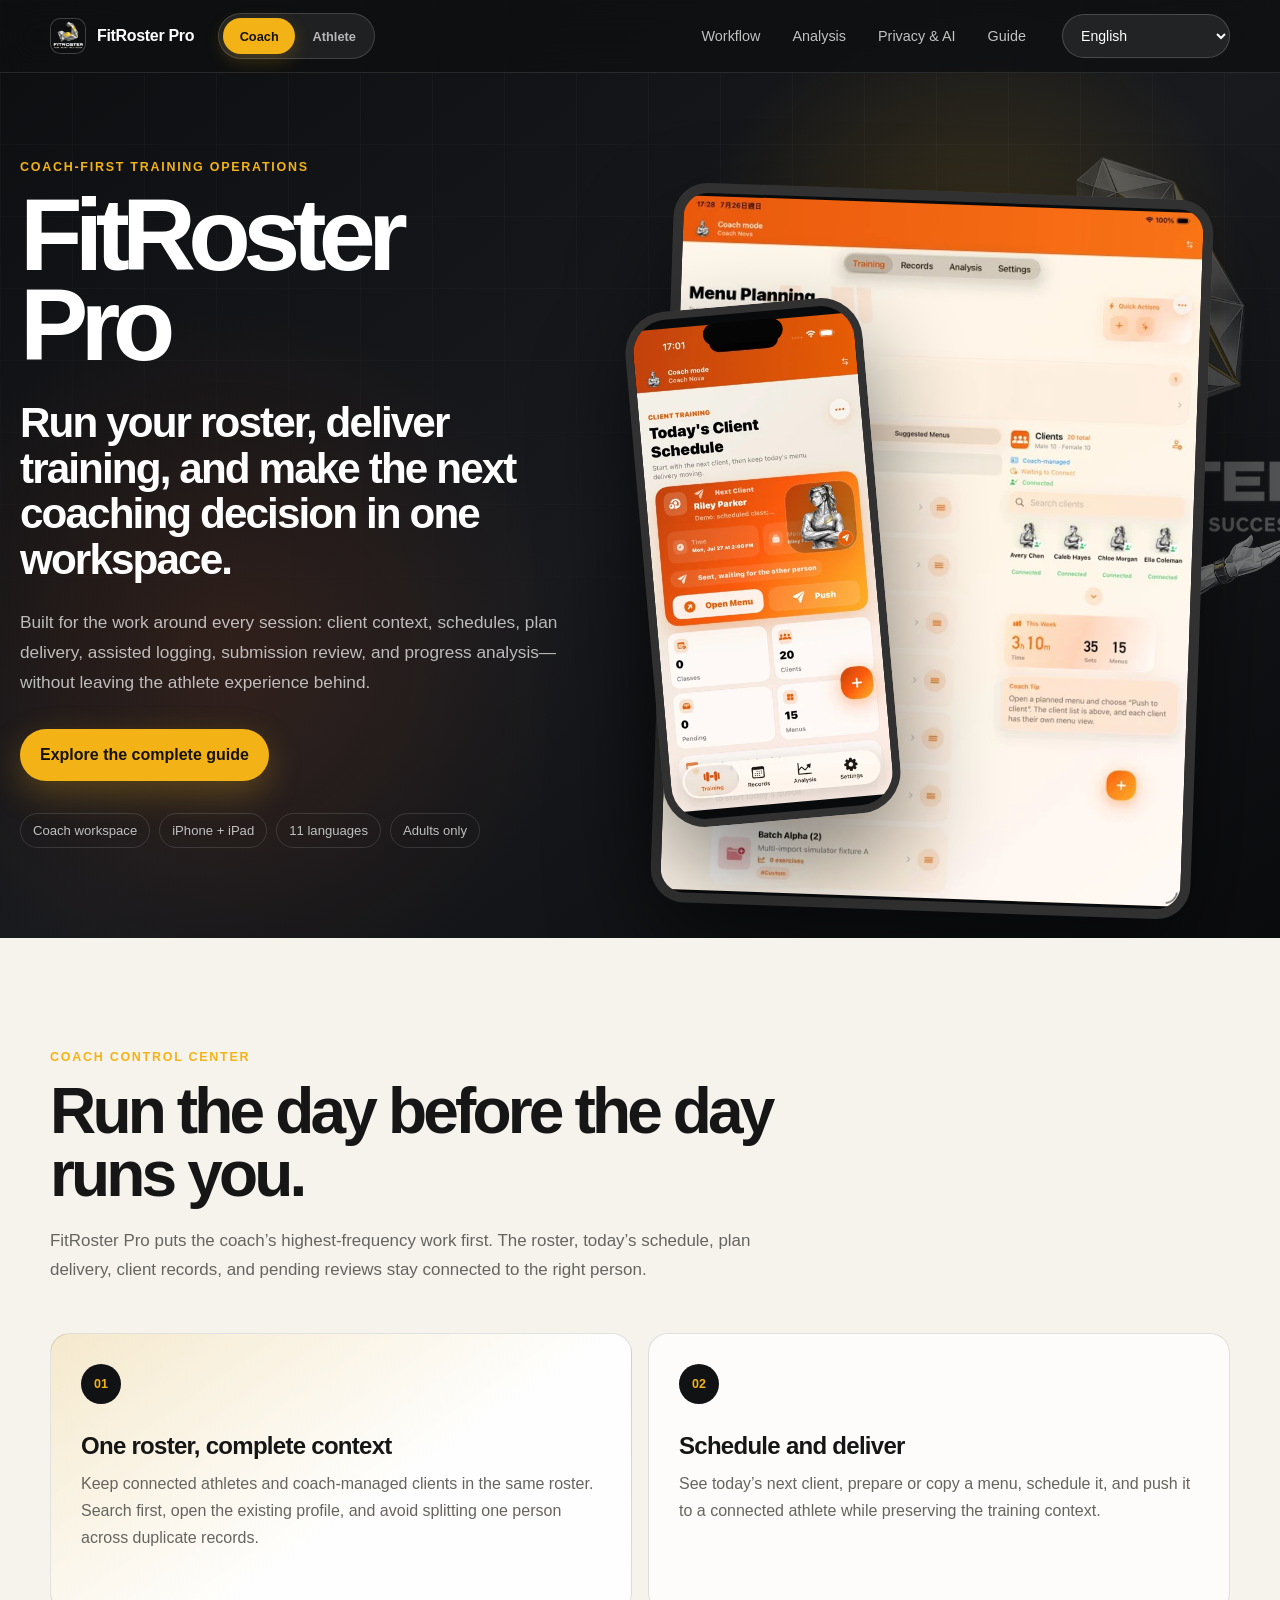
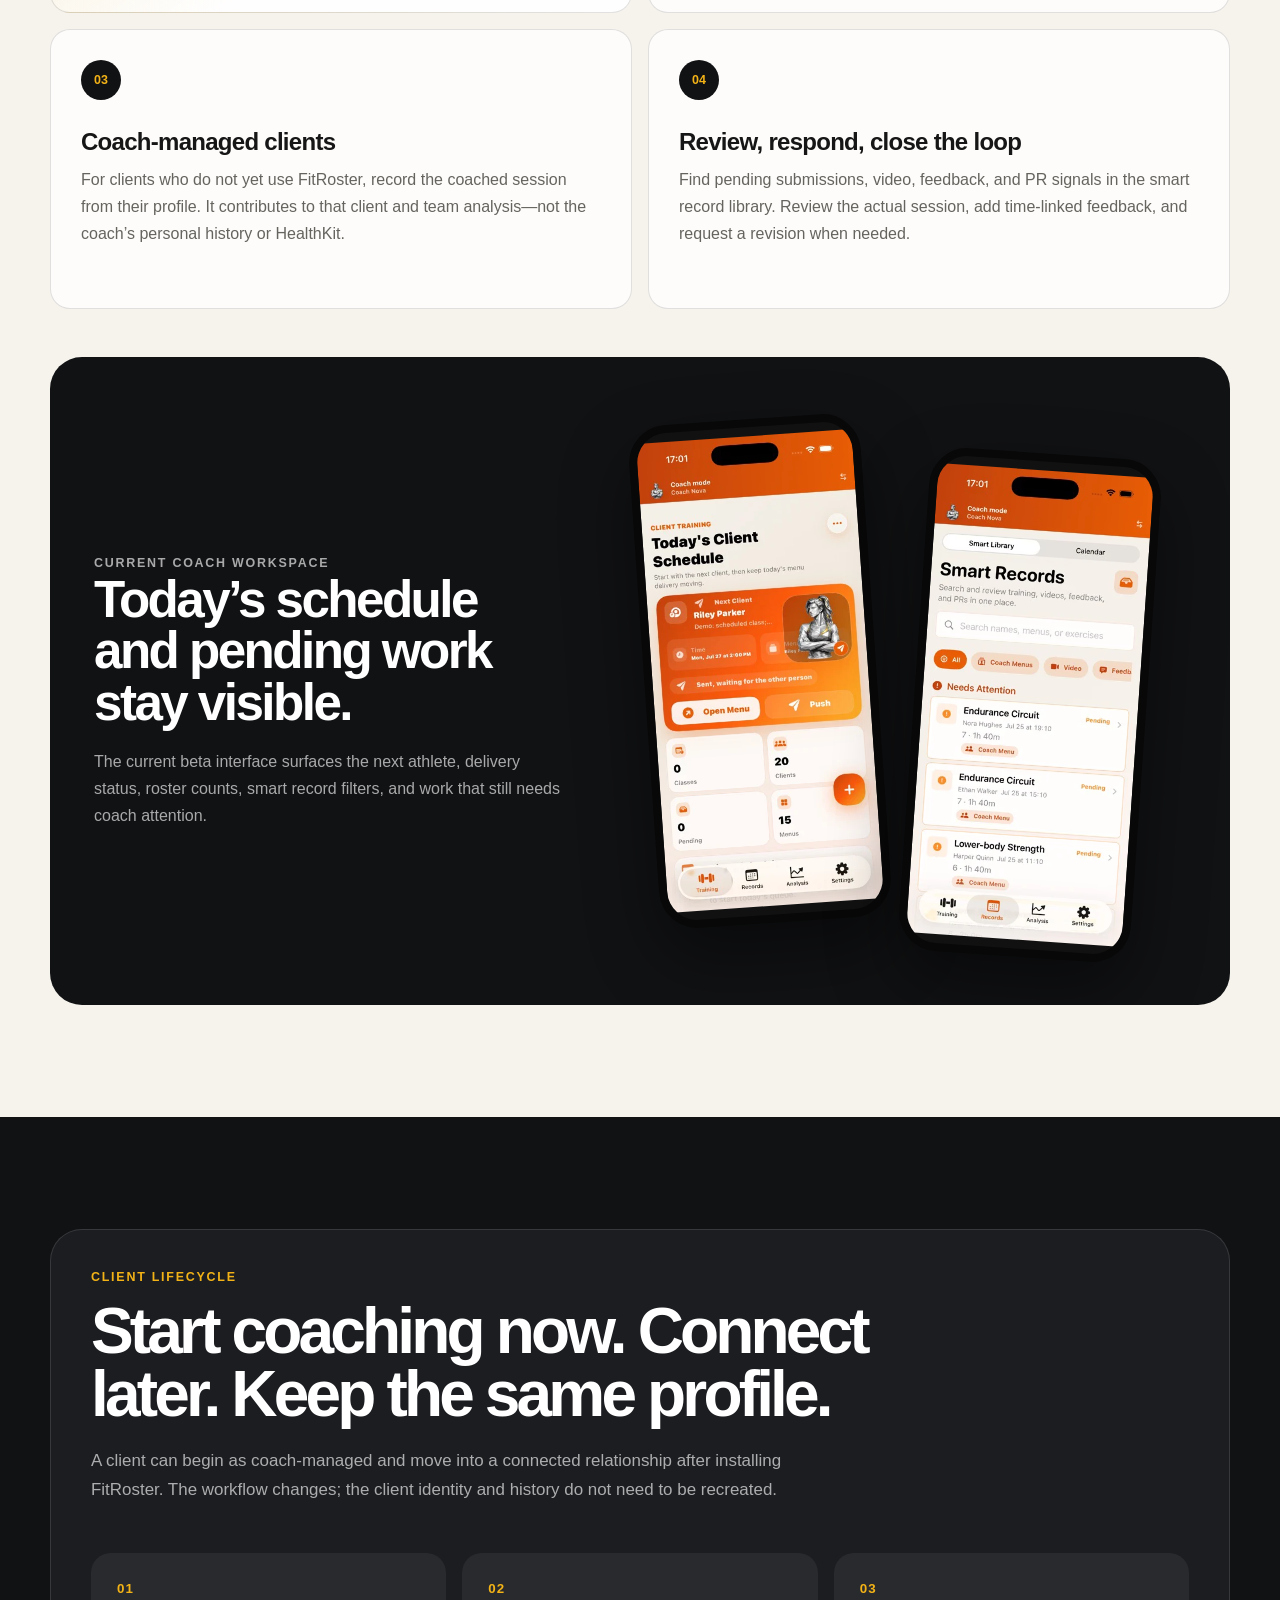
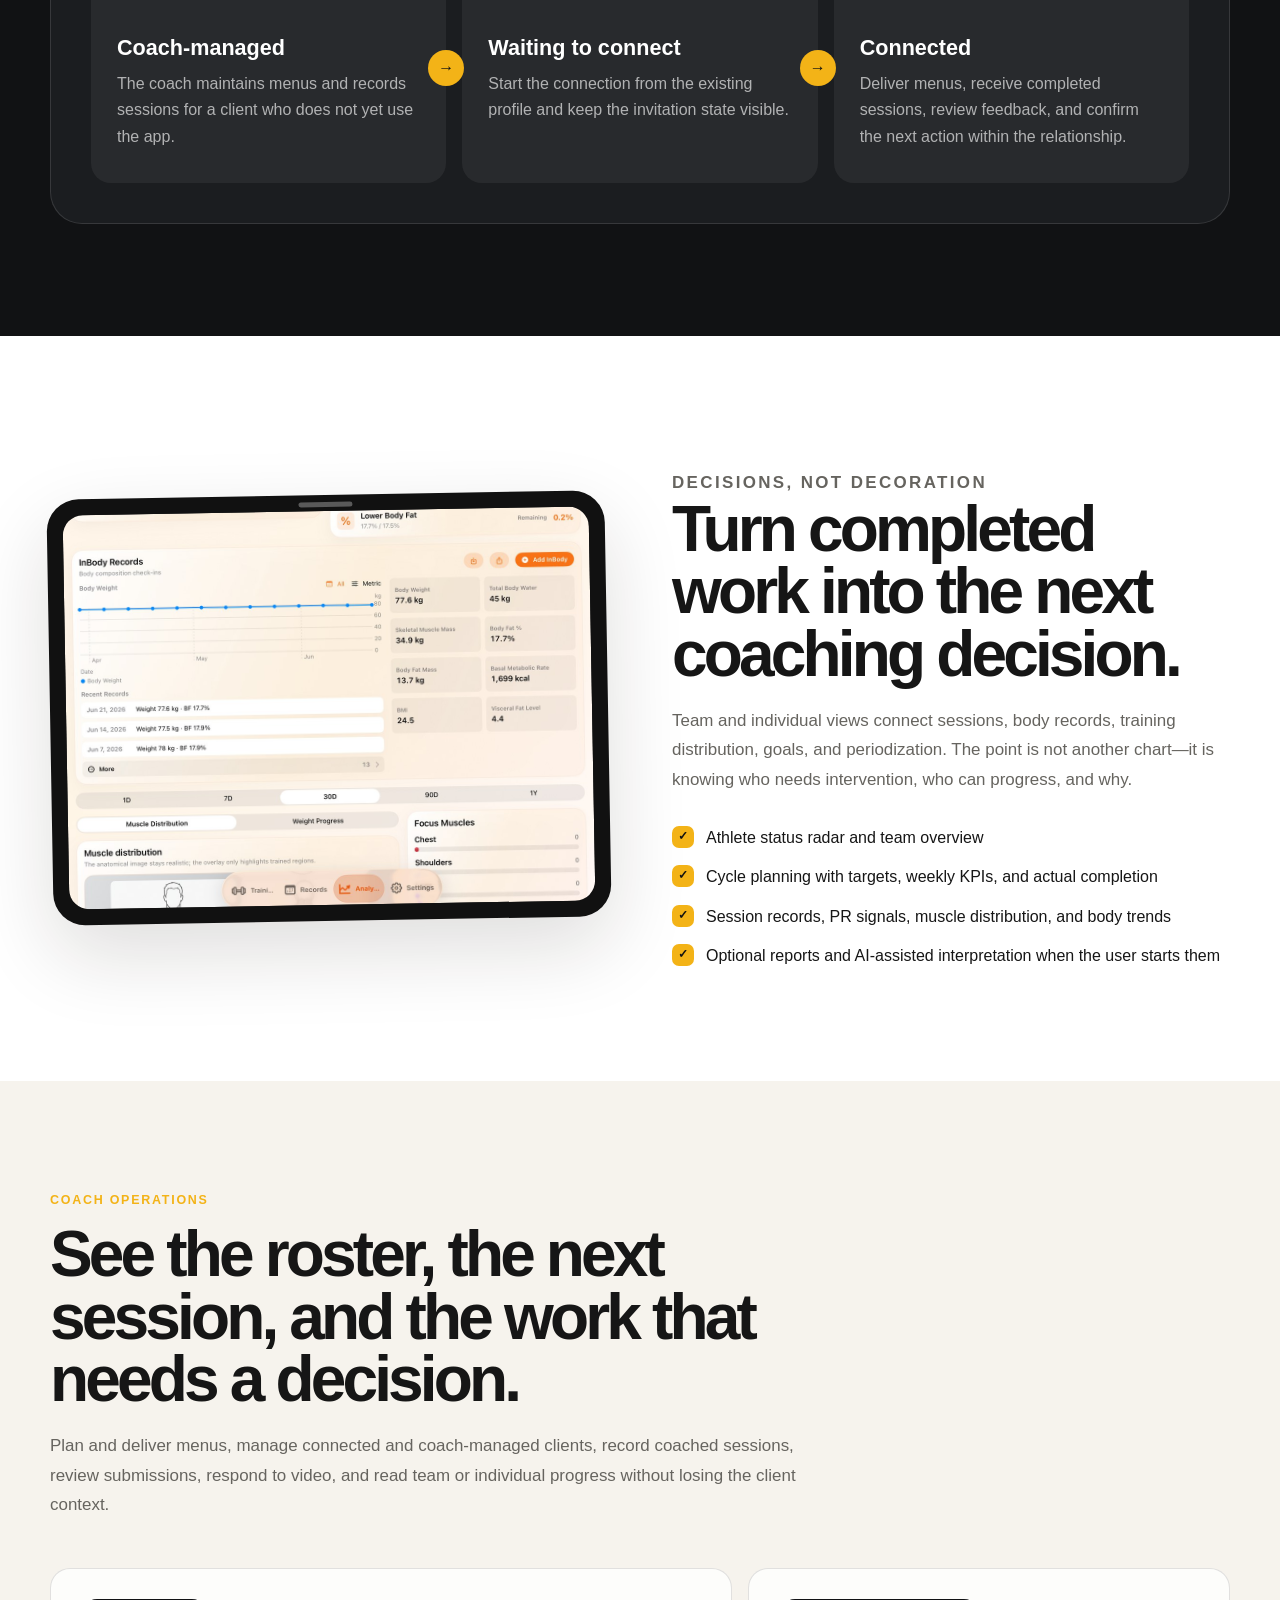
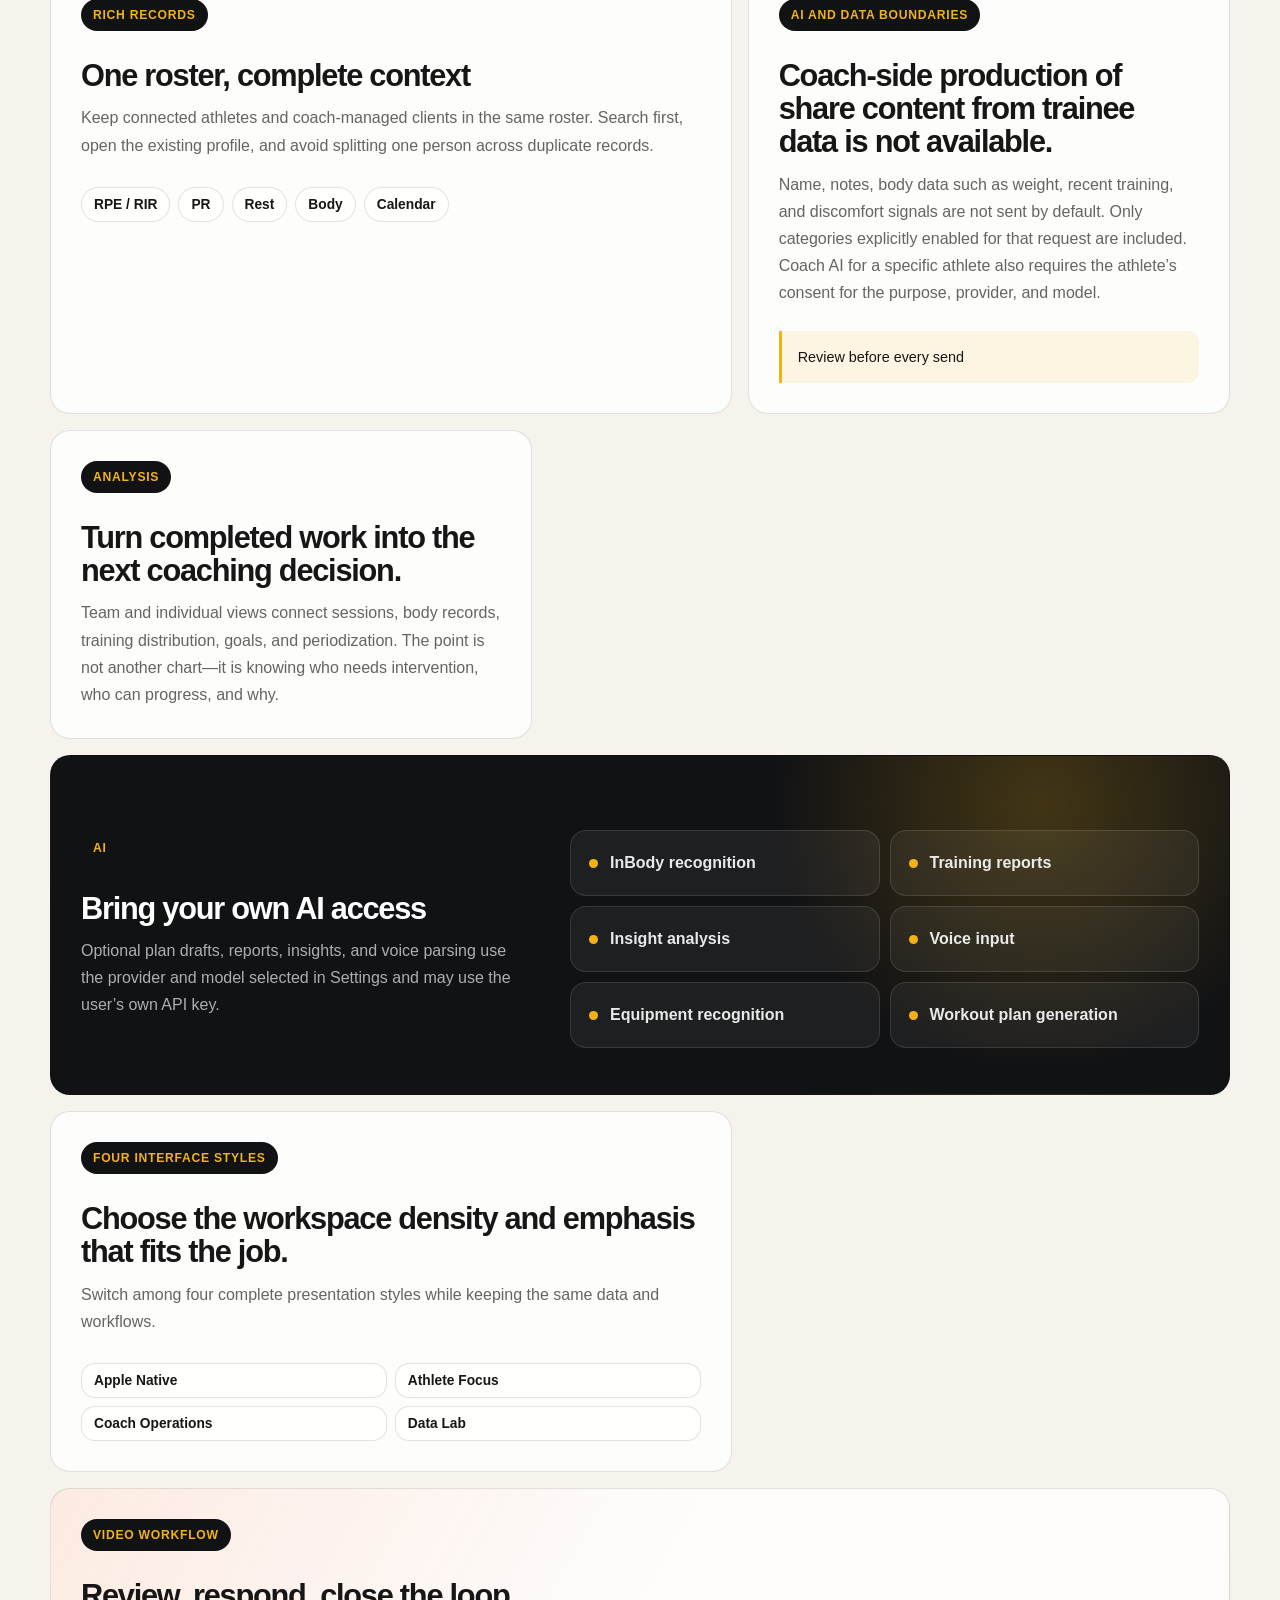
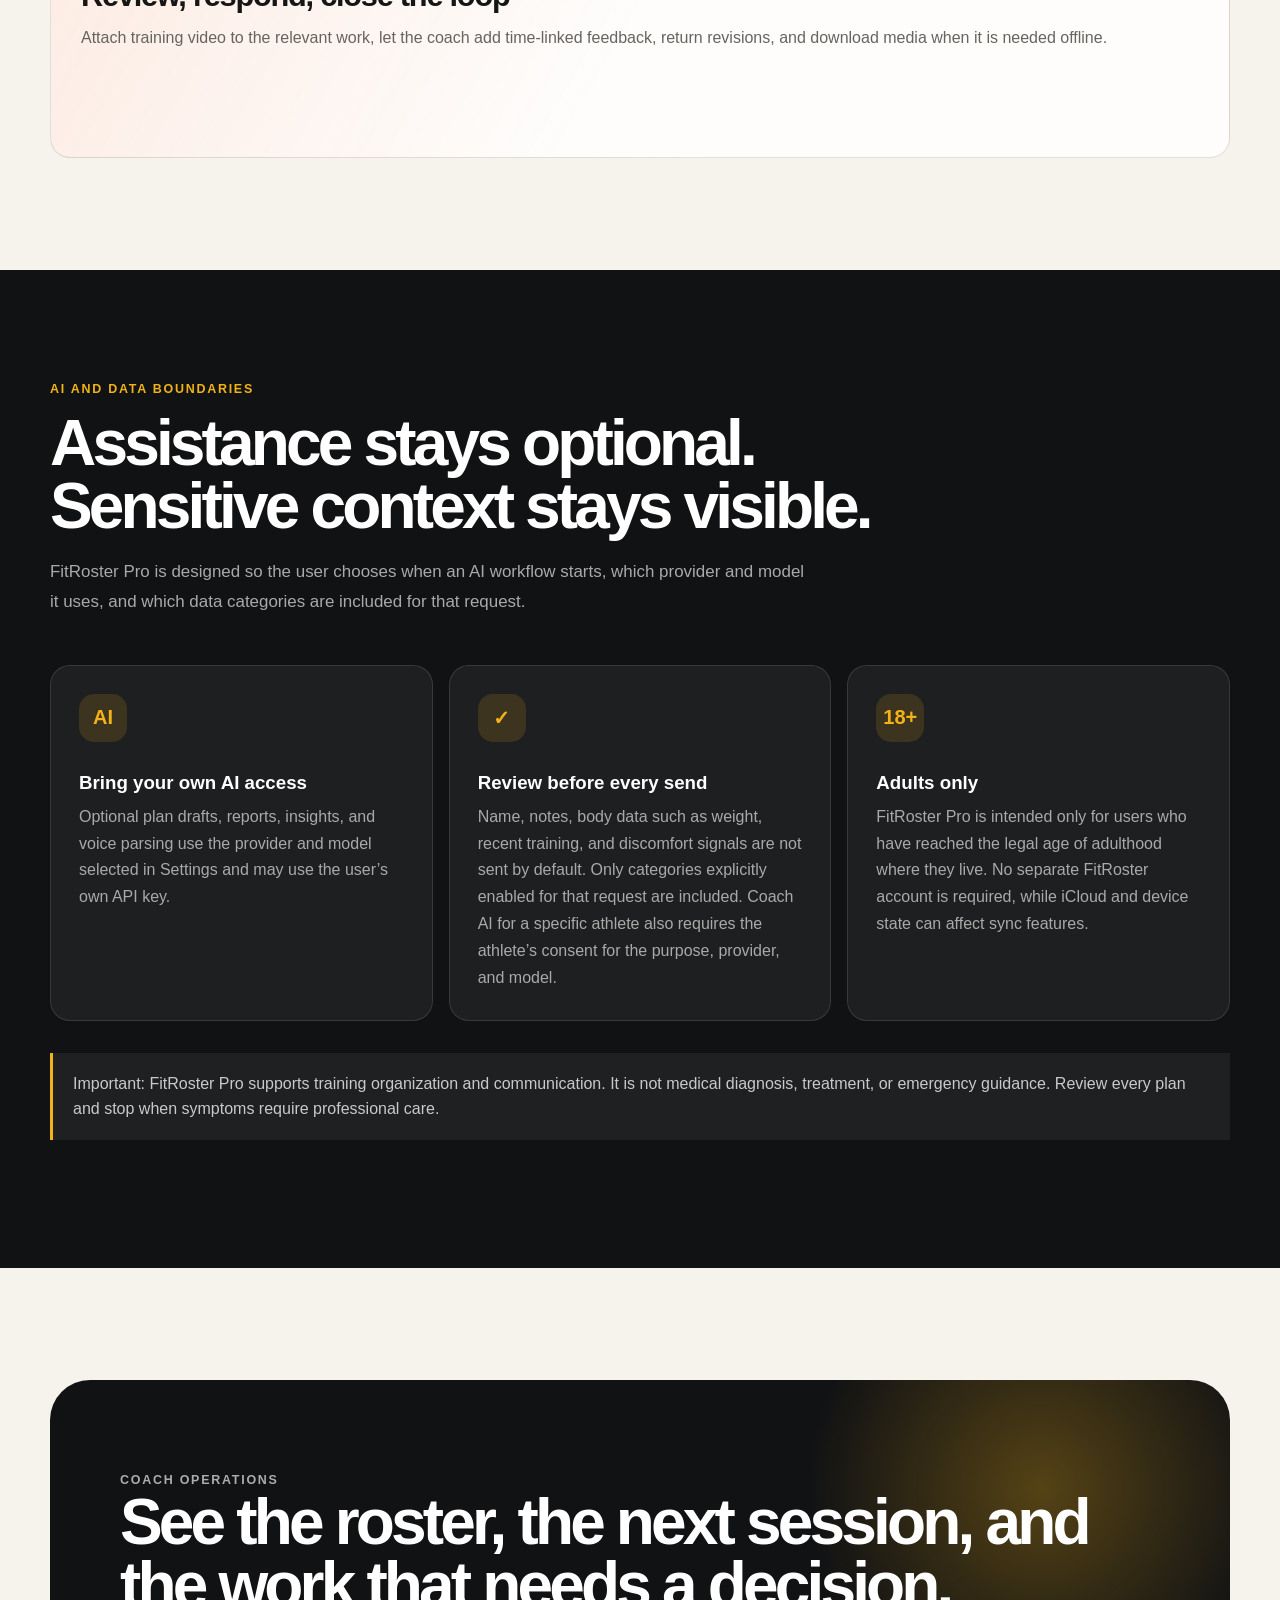
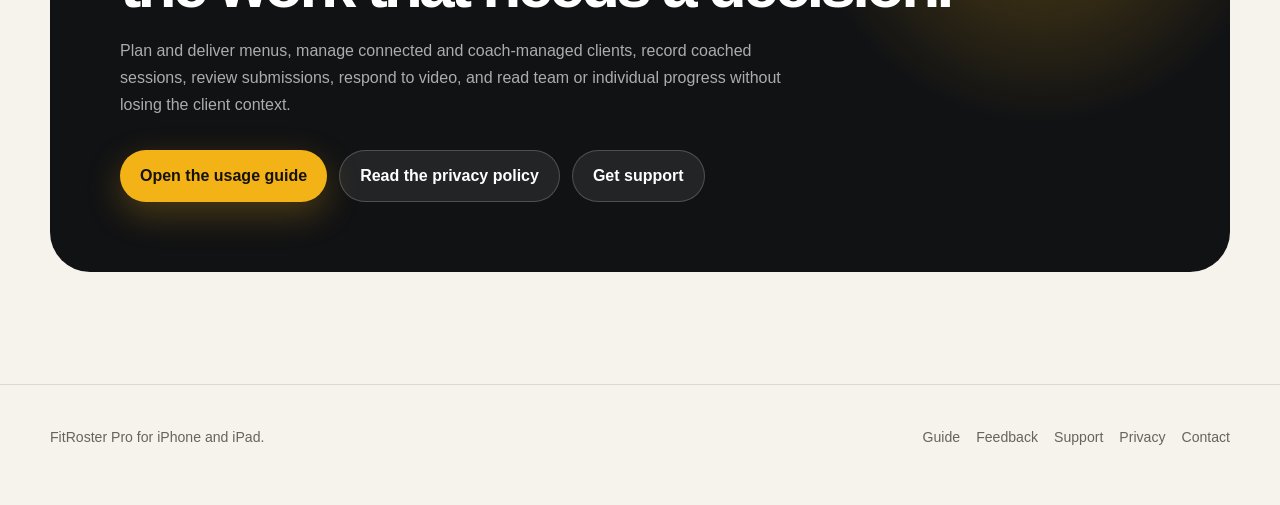
==== index.html @ 751fb110 "Fix role-first marketing paths" ====
<!doctype html>
<html lang="en">
<head>
  <meta charset="utf-8">
  <meta name="viewport" content="width=device-width, initial-scale=1">
  <title>FitRoster Pro | Coach-first training operations</title>
  <meta name="description" content="FitRoster Pro is a coach-first iPhone and iPad workspace for client rosters, schedules, training delivery, session review, and practical analysis.">
  <meta name="theme-color" content="#111214">
  <meta property="og:type" content="website">
  <meta property="og:title" content="FitRoster Pro">
  <meta property="og:description" content="Run your roster, deliver training, and make the next coaching decision in one workspace.">
  <meta property="og:url" content="https://fox3nova.github.io/FitRoster-Pro/index.html">
  <meta property="og:image" content="https://fox3nova.github.io/FitRoster-Pro/assets/brand/fitroster-silver-emblem.webp">
  <link rel="canonical" href="https://fox3nova.github.io/FitRoster-Pro/index.html">
  <link rel="preload" href="assets/brand/fitroster-silver-emblem.webp" as="image" type="image/webp">
  <link rel="stylesheet" href="assets/marketing-site.css">
  <script src="assets/marketing-site.js" defer></script>
</head>
<body data-marketing-role="coach">
  <a class="skip-link" href="#main" data-i18n="skipLink">Skip to content</a>

  <header class="site-header">
    <nav class="nav-shell" aria-label="Main navigation" data-i18n-attr="aria-label:navAria">
      <a class="brand" href="#top" aria-label="FitRoster Pro home">
        <img class="brand-mark" src="assets/brand/fitroster-silver-emblem.webp" alt="" width="36" height="36">
        <span>FitRoster Pro</span>
      </a>
      <div id="role-switch" class="header-role-switch" role="group" aria-label="Choose a FitRoster Pro role" data-i18n-attr="aria-label:rolesTabsAria">
        <button class="header-role-button is-active" type="button" aria-pressed="true" data-role-switch="coach">
          <span data-i18n="roleCoachShort">Coach</span>
        </button>
        <button class="header-role-button" type="button" aria-pressed="false" data-role-switch="athlete">
          <span data-i18n="roleAthleteShort">Athlete</span>
        </button>
        <span class="skip-link" role="status" aria-live="polite" data-role-status></span>
      </div>
      <div class="nav-links">
        <a href="#workflow" data-i18n="navWorkflow">Workflow</a>
        <a href="#analysis" data-i18n="navAnalysis">Analysis</a>
        <a href="#trust" data-i18n="navTrust">Privacy &amp; AI</a>
        <a class="nav-guide" href="guide.html?role=coach#manual" data-role-guide-link data-i18n="navGuide">Guide</a>
      </div>
      <label>
        <span class="skip-link" data-i18n="languageLabel">Language</span>
        <select id="language-select" class="language-select" aria-label="Language" data-i18n-attr="aria-label:languageLabel">
          <option value="en">English</option>
          <option value="zh-Hant">繁體中文</option>
          <option value="zh-Hans">简体中文</option>
          <option value="ja">日本語</option>
          <option value="ko">한국어</option>
          <option value="th">ไทย</option>
          <option value="ms">Bahasa Melayu</option>
          <option value="ru">Русский</option>
          <option value="de">Deutsch</option>
          <option value="fr">Français</option>
          <option value="es">Español</option>
        </select>
      </label>
    </nav>
  </header>

  <main id="main">
    <section id="top" class="hero" aria-labelledby="hero-title" data-role-content>
      <div class="hero-shell">
        <div class="hero-copy-block">
          <p class="eyebrow" data-i18n="heroKicker">Coach-first training operations</p>
          <h1 id="hero-title">FitRoster<br>Pro</h1>
          <p class="hero-statement" data-i18n="heroStatement">Run your roster, deliver training, and make the next coaching decision in one workspace.</p>
          <p class="hero-copy" data-i18n="heroCopy">Built for the work around every session: client context, schedules, plan delivery, assisted logging, submission review, and progress analysis—without leaving the athlete experience behind.</p>
          <div class="button-row">
            <a class="button primary" href="guide.html?role=coach#manual" data-role-guide-link data-i18n="heroPrimary">Explore the complete guide</a>
          </div>
          <ul class="hero-chips" aria-label="Product highlights" data-i18n-attr="aria-label:highlightsAria">
            <li data-i18n="chipRoles">Coach + athlete roles</li>
            <li data-i18n="chipDevices">iPhone + iPad</li>
            <li data-i18n="chipLanguages">11 languages</li>
            <li data-i18n="chipAdults">Adults only</li>
          </ul>
        </div>

        <div class="hero-art" aria-label="FitRoster Pro coach screens" data-i18n-attr="aria-label:heroVisualAria">
          <img class="hero-emblem" src="assets/brand/fitroster-silver-emblem.webp" alt="">
          <img class="hero-instructor" src="assets/brand/coach-instructor.webp" alt="" data-role-ornament="instructor">
          <figure class="device ipad">
            <img src="assets/marketing/en/coach-ipad-current.webp" alt="FitRoster Pro coach schedule on iPad" width="600" height="800" data-role-image="hero-ipad" data-i18n-attr="alt:heroIpadAlt">
          </figure>
          <figure class="device phone">
            <img src="assets/marketing/en/coach-dashboard-current.webp" alt="FitRoster Pro coach dashboard on iPhone" width="368" height="800" data-role-image="hero-phone" data-i18n-attr="alt:heroPhoneAlt">
          </figure>
        </div>
      </div>
    </section>

    <section id="coach" class="section" aria-labelledby="coach-title" data-role-content>
      <div class="section-shell">
        <div class="section-heading">
          <p class="kicker" data-i18n="coachKicker">Coach control center</p>
          <h2 id="coach-title" data-i18n="coachTitle">Run the day before the day runs you.</h2>
          <p class="section-copy" data-i18n="coachCopy">FitRoster Pro puts the coach’s highest-frequency work first. The roster, today’s schedule, plan delivery, client records, and pending reviews stay connected to the right person.</p>
        </div>

        <div class="coach-grid">
          <article class="feature-card accent">
            <span class="feature-number">01</span>
            <h3 data-i18n="coachRosterTitle">One roster, complete context</h3>
            <p data-i18n="coachRosterCopy">Keep connected athletes and coach-managed clients in the same roster. Search first, open the existing profile, and avoid splitting one person across duplicate records.</p>
          </article>
          <article class="feature-card">
            <span class="feature-number">02</span>
            <h3 data-i18n="coachScheduleTitle">Schedule and deliver</h3>
            <p data-i18n="coachScheduleCopy">See today’s next client, prepare or copy a menu, schedule it, and push it to a connected athlete while preserving the training context.</p>
          </article>
          <article class="feature-card">
            <span class="feature-number">03</span>
            <h3 data-i18n="coachManagedTitle">Coach-managed clients</h3>
            <p data-i18n="coachManagedCopy">For clients who do not yet use FitRoster, record the coached session from their profile. It contributes to that client and team analysis—not the coach’s personal history or HealthKit.</p>
          </article>
          <article class="feature-card">
            <span class="feature-number">04</span>
            <h3 data-i18n="coachReviewTitle">Review, respond, close the loop</h3>
            <p data-i18n="coachReviewCopy">Find pending submissions, video, feedback, and PR signals in the smart record library. Review the actual session, add time-linked feedback, and request a revision when needed.</p>
          </article>
        </div>

        <div class="coach-proof">
          <div>
            <p class="kicker" data-i18n="proofKicker">Current coach workspace</p>
            <h3 data-i18n="proofTitle">Today’s schedule and pending work stay visible.</h3>
            <p data-i18n="proofCopy">The current beta interface surfaces the next athlete, delivery status, roster counts, smart record filters, and work that still needs coach attention.</p>
          </div>
          <div class="screen-pair" aria-label="Current coach dashboard and smart record library" data-i18n-attr="aria-label:proofAria">
            <figure class="screen-card first">
              <img src="assets/marketing/en/coach-dashboard-current.webp" alt="Current coach dashboard" width="368" height="800" data-role-image="proof-primary" data-i18n-attr="alt:coachDashboardAlt">
            </figure>
            <figure class="screen-card second">
              <img src="assets/marketing/en/coach-records-current.webp" alt="Current smart record library" width="368" height="800" data-role-image="proof-secondary" data-i18n-attr="alt:coachRecordsAlt">
            </figure>
          </div>
        </div>
      </div>
    </section>

    <section id="workflow" class="section dark" aria-labelledby="workflow-title" data-role-content>
      <div class="section-shell">
        <div class="lifecycle">
          <div class="section-heading">
            <p class="kicker" data-i18n="workflowKicker">Client lifecycle</p>
            <h2 id="workflow-title" data-i18n="workflowTitle">Start coaching now. Connect later. Keep the same profile.</h2>
            <p class="section-copy" data-i18n="workflowCopy">A client can begin as coach-managed and move into a connected relationship after installing FitRoster. The workflow changes; the client identity and history do not need to be recreated.</p>
          </div>
          <div class="lifecycle-steps">
            <article class="lifecycle-step">
              <small>01</small>
              <h3 data-i18n="managedStepTitle">Coach-managed</h3>
              <p data-i18n="managedStepCopy">The coach maintains menus and records sessions for a client who does not yet use the app.</p>
            </article>
            <article class="lifecycle-step">
              <small>02</small>
              <h3 data-i18n="pendingStepTitle">Waiting to connect</h3>
              <p data-i18n="pendingStepCopy">Start the connection from the existing profile and keep the invitation state visible.</p>
            </article>
            <article class="lifecycle-step">
              <small>03</small>
              <h3 data-i18n="connectedStepTitle">Connected</h3>
              <p data-i18n="connectedStepCopy">Deliver menus, receive completed sessions, review feedback, and confirm the next action within the relationship.</p>
            </article>
          </div>
        </div>
      </div>
    </section>

    <section id="analysis" class="section white" aria-labelledby="analysis-title" data-role-content>
      <div class="section-shell split">
        <figure class="wide-screen">
          <img src="assets/marketing/en/analysis-focus.jpg" alt="FitRoster Pro analysis dashboard" width="1100" height="824" data-role-image="analysis" data-i18n-attr="alt:analysisAlt">
        </figure>
        <div class="split-copy">
          <p class="kicker" data-i18n="analysisKicker">Decisions, not decoration</p>
          <h2 id="analysis-title" data-i18n="analysisTitle">Turn completed work into the next coaching decision.</h2>
          <p data-i18n="analysisCopy">Team and individual views connect sessions, body records, training distribution, goals, and periodization. The point is not another chart—it is knowing who needs intervention, who can progress, and why.</p>
          <ul class="check-list">
            <li data-i18n="analysisItem1">Athlete status radar and team overview</li>
            <li data-i18n="analysisItem2">Cycle planning with targets, weekly KPIs, and actual completion</li>
            <li data-i18n="analysisItem3">Session records, PR signals, muscle distribution, and body trends</li>
            <li data-i18n="analysisItem4">Optional reports and AI-assisted interpretation when the user starts them</li>
          </ul>
        </div>
      </div>
    </section>

    <section id="capabilities" class="section capabilities" aria-labelledby="capabilities-title" data-role-content>
      <div class="section-shell">
        <div class="section-heading">
          <p class="kicker" data-i18n="capabilitiesKicker">Complete training system</p>
          <h2 id="capabilities-title" data-i18n="capabilitiesTitle">Plan it. Record it. Understand it. Keep it moving.</h2>
          <p class="section-copy" data-i18n="capabilitiesCopy">Beyond coach operations, FitRoster Pro covers the full path from detailed capture to analysis, media, sharing, adaptable interfaces, and user-started AI workflows.</p>
        </div>

        <div class="capability-grid">
          <article class="capability-card records-card">
            <span class="capability-label" data-i18n="recordsLabel">Rich records</span>
            <h3 data-i18n="recordsTitle">Every session keeps the details that explain progress.</h3>
            <p data-i18n="recordsCopy">Track menus, exercises, sets, reps, load, units, RPE/RIR, rest, laterality, notes, PR signals, discomfort, body entries, and calendar history with searchable filters.</p>
            <div class="detail-chips" aria-hidden="true">
              <span>RPE / RIR</span><span>PR</span><span>Rest</span><span>Body</span><span>Calendar</span>
            </div>
          </article>

          <article class="capability-card social-card">
            <span class="capability-label" data-i18n="socialLabel">Social sharing</span>
            <h3 data-i18n="socialTitle">Athletes can turn their own training into a share-ready result.</h3>
            <p data-i18n="socialCopy">Create a training-focused share card from the athlete’s own records, choose what appears, preview it, and use the system share sheet.</p>
            <p class="boundary-note" data-i18n="socialBoundary">Coach-side production of share content from trainee data is not available.</p>
          </article>

          <article class="capability-card analysis-card">
            <span class="capability-label" data-i18n="analysisLabel">Analysis</span>
            <h3 data-i18n="analysisFullTitle">Move from isolated numbers to a usable training picture.</h3>
            <p data-i18n="analysisFullCopy">Connect volume, frequency, muscle distribution, body trends, goals, cycle KPIs, team status, and individual records to support the next decision.</p>
          </article>

          <article class="capability-card ai-card">
            <div>
              <span class="capability-label">AI</span>
              <h3 data-i18n="aiSuiteTitle">Six optional AI workflows, each started and reviewed by the user.</h3>
              <p data-i18n="aiSuiteCopy">Select the provider and model, review the data categories for that request, and confirm the result before it changes a record or plan.</p>
            </div>
            <ul class="ai-list">
              <li data-i18n="aiInbody">InBody recognition</li>
              <li data-i18n="aiReport">Training reports</li>
              <li data-i18n="aiInsight">Insight analysis</li>
              <li data-i18n="aiVoice">Voice input</li>
              <li data-i18n="aiEquipment">Equipment recognition</li>
              <li data-i18n="aiPlan">Workout plan generation</li>
            </ul>
          </article>

          <article class="capability-card styles-card">
            <span class="capability-label" data-i18n="stylesLabel">Four interface styles</span>
            <h3 data-i18n="stylesTitle">Choose the workspace density and emphasis that fits the job.</h3>
            <p data-i18n="stylesCopy">Switch among four complete presentation styles while keeping the same data and workflows.</p>
            <ul class="style-list" aria-label="FitRoster Pro interface styles" data-i18n-attr="aria-label:stylesAria">
              <li>Apple Native</li>
              <li>Athlete Focus</li>
              <li>Coach Operations</li>
              <li>Data Lab</li>
            </ul>
          </article>

          <article class="capability-card video-card">
            <span class="capability-label" data-i18n="videoLabel">Video workflow</span>
            <h3 data-i18n="videoTitle">Upload, review, respond, and download without losing the session context.</h3>
            <p data-i18n="videoCopy">Attach training video to the relevant work, let the coach add time-linked feedback, return revisions, and download media when it is needed offline.</p>
          </article>
        </div>
      </div>
    </section>

    <section id="trust" class="section dark" aria-labelledby="trust-title" data-role-content>
      <div class="section-shell">
        <div class="section-heading">
          <p class="kicker" data-i18n="trustKicker">AI and data boundaries</p>
          <h2 id="trust-title" data-i18n="trustTitle">Assistance stays optional. Sensitive context stays visible.</h2>
          <p class="section-copy" data-i18n="trustCopy">FitRoster Pro is designed so the user chooses when an AI workflow starts, which provider and model it uses, and which data categories are included for that request.</p>
        </div>
        <div class="trust-grid">
          <article class="trust-card">
            <div class="icon">AI</div>
            <h3 data-i18n="trustAiTitle">Bring your own AI access</h3>
            <p data-i18n="trustAiCopy">Optional plan drafts, reports, insights, and voice parsing use the provider and model selected in Settings and may use the user’s own API key.</p>
          </article>
          <article class="trust-card">
            <div class="icon">✓</div>
            <h3 data-i18n="trustConsentTitle">Review before every send</h3>
            <p data-i18n="trustConsentCopy">Name, notes, body data such as weight, recent training, and discomfort signals are not sent by default. Only categories explicitly enabled for that request are included. Coach AI for a specific athlete also requires the athlete’s consent for the purpose, provider, and model.</p>
          </article>
          <article class="trust-card">
            <div class="icon">18+</div>
            <h3 data-i18n="trustAdultTitle">Adults only</h3>
            <p data-i18n="trustAdultCopy">FitRoster Pro is intended only for users who have reached the legal age of adulthood where they live. No separate FitRoster account is required, while iCloud and device state can affect sync features.</p>
          </article>
        </div>
        <p class="status-note" data-i18n="trustNote">Important: FitRoster Pro supports training organization and communication. It is not medical diagnosis, treatment, or emergency guidance. Review every plan and stop when symptoms require professional care.</p>
      </div>
    </section>

    <section class="section" data-role-content>
      <div class="section-shell cta">
        <p class="kicker" data-i18n="ctaKicker">See how it works</p>
        <h2 data-i18n="ctaTitle">Follow the complete coach and athlete workflow.</h2>
        <p data-i18n="ctaCopy">The live guide covers setup, coach-managed clients, connection states, planning, session records, review, analysis, optional AI, backup, and privacy controls in every supported language.</p>
        <div class="button-row">
          <a class="button primary" href="guide.html?role=coach#manual" data-role-guide-link data-i18n="ctaGuide">Open the usage guide</a>
          <a class="button secondary" href="privacy.html" data-i18n="ctaPrivacy">Read the privacy policy</a>
          <a class="button secondary" href="support.html" data-i18n="ctaSupport">Get support</a>
        </div>
      </div>
    </section>
  </main>

  <footer class="site-footer">
    <div class="footer-shell">
      <span data-i18n="footerCopy">FitRoster Pro for iPhone and iPad.</span>
      <div class="footer-links">
        <a href="guide.html?role=coach#manual" data-role-guide-link data-i18n="footerGuide">Guide</a>
        <a href="feedback.html" data-i18n="footerFeedback">Feedback</a>
        <a href="support.html" data-i18n="footerSupport">Support</a>
        <a href="privacy.html" data-i18n="footerPrivacy">Privacy</a>
        <a href="mailto:fox3nova@gmail.com" data-i18n="footerContact">Contact</a>
      </div>
    </div>
  </footer>
</body>
</html>
---- assets/marketing-site.css ----
:root {
  color-scheme: light;
  --ink: #161616;
  --muted: #66645f;
  --paper: #f6f3ed;
  --surface: #fff;
  --surface-soft: #eeeae2;
  --line: rgba(22, 22, 22, 0.12);
  --graphite: #111214;
  --graphite-2: #1b1d20;
  --silver: #d9d9d7;
  --gold: #f3b317;
  --gold-deep: #d79000;
  --orange: #f05a13;
  --shadow: 0 30px 80px rgba(26, 22, 14, 0.14);
  --radius-sm: 12px;
  --radius-md: 20px;
  --radius-lg: 32px;
  --content: 1180px;
}

* {
  box-sizing: border-box;
}

html {
  scroll-behavior: smooth;
}

body {
  margin: 0;
  background: var(--paper);
  color: var(--ink);
  font-family: -apple-system, BlinkMacSystemFont, "SF Pro Display", "Noto Sans TC", "Segoe UI", sans-serif;
  text-rendering: optimizeLegibility;
}

img {
  display: block;
  max-width: 100%;
}

figure {
  margin: 0;
}

a {
  color: inherit;
}

button,
select,
a {
  -webkit-tap-highlight-color: transparent;
}

.skip-link {
  position: fixed;
  left: 16px;
  top: -80px;
  z-index: 100;
  padding: 12px 16px;
  border-radius: 999px;
  background: #fff;
  color: #111;
  transition: top 0.2s ease;
}

.skip-link:focus {
  top: 16px;
}

.site-header {
  position: fixed;
  inset: 0 0 auto;
  z-index: 20;
  border-bottom: 1px solid rgba(255, 255, 255, 0.1);
  background: rgba(14, 15, 17, 0.8);
  color: #fff;
  backdrop-filter: blur(18px) saturate(140%);
}

.nav-shell,
.section-shell,
.footer-shell {
  width: min(calc(100% - 40px), var(--content));
  margin: 0 auto;
}

.nav-shell {
  min-height: 72px;
  display: flex;
  align-items: center;
  gap: 24px;
}

.brand {
  display: inline-flex;
  align-items: center;
  gap: 11px;
  text-decoration: none;
  font-weight: 760;
  letter-spacing: -0.02em;
  white-space: nowrap;
}

.brand-mark {
  width: 36px;
  height: 36px;
  object-fit: cover;
  border-radius: 10px;
  box-shadow: inset 0 0 0 1px rgba(255, 255, 255, 0.2);
}

.header-role-switch {
  flex: 0 0 auto;
  padding: 4px;
  display: inline-grid;
  grid-template-columns: 1fr 1fr;
  gap: 3px;
  border: 1px solid rgba(255, 255, 255, 0.16);
  border-radius: 999px;
  background: rgba(255, 255, 255, 0.07);
}

.header-role-button {
  min-width: 72px;
  min-height: 36px;
  padding: 0 14px;
  border: 0;
  border-radius: 999px;
  background: transparent;
  color: rgba(255, 255, 255, 0.68);
  font: inherit;
  font-size: 0.8rem;
  font-weight: 760;
  white-space: nowrap;
  cursor: pointer;
}

.header-role-button:hover,
.header-role-button:focus-visible {
  color: #fff;
  background: rgba(255, 255, 255, 0.08);
}

.header-role-button.is-active {
  background: var(--gold);
  color: #17130b;
  box-shadow: 0 6px 18px rgba(243, 179, 23, 0.22);
}

.nav-links {
  margin-left: auto;
  display: flex;
  align-items: center;
  gap: 8px;
}

.nav-links a {
  padding: 10px 12px;
  color: rgba(255, 255, 255, 0.74);
  font-size: 0.9rem;
  text-decoration: none;
  border-radius: 999px;
}

.nav-links a:hover,
.nav-links a:focus-visible {
  color: #fff;
  background: rgba(255, 255, 255, 0.09);
}

.language-select {
  min-height: 44px;
  padding: 0 34px 0 14px;
  border: 1px solid rgba(255, 255, 255, 0.18);
  border-radius: 999px;
  background: rgba(255, 255, 255, 0.08);
  color: #fff;
  font: inherit;
  font-size: 0.88rem;
}

.hero {
  position: relative;
  min-height: 900px;
  overflow: hidden;
  background:
    radial-gradient(circle at 76% 30%, rgba(243, 179, 23, 0.18), transparent 24%),
    radial-gradient(circle at 18% 70%, rgba(240, 90, 19, 0.12), transparent 28%),
    linear-gradient(145deg, #0d0e10 0%, #181a1e 52%, #0b0c0e 100%);
  color: #fff;
}

.hero::before {
  position: absolute;
  inset: 0;
  content: "";
  background-image:
    linear-gradient(rgba(255, 255, 255, 0.03) 1px, transparent 1px),
    linear-gradient(90deg, rgba(255, 255, 255, 0.03) 1px, transparent 1px);
  background-size: 72px 72px;
  mask-image: linear-gradient(to bottom, black, transparent 80%);
  pointer-events: none;
}

.hero-shell {
  position: relative;
  z-index: 1;
  width: min(calc(100% - 40px), 1260px);
  min-height: 900px;
  margin: 0 auto;
  padding: 160px 0 90px;
  display: grid;
  grid-template-columns: minmax(0, 0.95fr) minmax(420px, 1.05fr);
  gap: 56px;
  align-items: center;
}

.eyebrow,
.kicker {
  margin: 0 0 16px;
  color: var(--gold);
  font-size: 0.78rem;
  font-weight: 780;
  letter-spacing: 0.14em;
  text-transform: uppercase;
}

.hero h1 {
  margin: 0;
  font-size: clamp(3.6rem, 8vw, 7rem);
  line-height: 0.88;
  letter-spacing: -0.075em;
}

.hero-statement {
  max-width: 720px;
  margin: 30px 0 0;
  font-size: clamp(1.55rem, 3.3vw, 2.65rem);
  font-weight: 660;
  line-height: 1.08;
  letter-spacing: -0.045em;
}

.hero-copy {
  max-width: 660px;
  margin: 24px 0 0;
  color: rgba(255, 255, 255, 0.7);
  font-size: 1.08rem;
  line-height: 1.75;
}

.button-row {
  display: flex;
  flex-wrap: wrap;
  gap: 12px;
  margin-top: 32px;
}

.button {
  min-height: 52px;
  padding: 0 20px;
  display: inline-flex;
  align-items: center;
  justify-content: center;
  gap: 8px;
  border-radius: 999px;
  font-weight: 720;
  text-decoration: none;
  transition: transform 0.2s ease, box-shadow 0.2s ease, background 0.2s ease;
}

.button:hover {
  transform: translateY(-2px);
}

.button.primary {
  background: var(--gold);
  color: #16120a;
  box-shadow: 0 12px 34px rgba(243, 179, 23, 0.26);
}

.button.secondary {
  border: 1px solid rgba(255, 255, 255, 0.2);
  background: rgba(255, 255, 255, 0.08);
  color: #fff;
}

.button.dark {
  background: var(--graphite);
  color: #fff;
}

.button.light {
  border: 1px solid var(--line);
  background: #fff;
  color: var(--ink);
}

.hero-chips {
  margin: 32px 0 0;
  padding: 0;
  display: flex;
  flex-wrap: wrap;
  gap: 9px;
  list-style: none;
}

.hero-chips li {
  padding: 9px 12px;
  border: 1px solid rgba(255, 255, 255, 0.13);
  border-radius: 999px;
  color: rgba(255, 255, 255, 0.72);
  font-size: 0.82rem;
}

.hero-art {
  position: relative;
  min-height: 650px;
}

.hero-emblem {
  position: absolute;
  width: min(520px, 88%);
  top: -80px;
  right: -100px;
  opacity: 0.28;
  mix-blend-mode: screen;
  filter: saturate(0.88);
}

.hero-instructor {
  position: absolute;
  width: 400px;
  height: 600px;
  right: -40px;
  bottom: -82px;
  object-fit: cover;
  object-position: 48% 68%;
  opacity: 0.48;
  mask-image: linear-gradient(to bottom, black 0%, black 76%, transparent 100%);
  transition: opacity 220ms ease, transform 220ms ease;
}

body[data-marketing-role="athlete"] .hero {
  background:
    radial-gradient(circle at 72% 28%, rgba(243, 179, 23, 0.16), transparent 24%),
    radial-gradient(circle at 18% 72%, rgba(104, 123, 146, 0.17), transparent 30%),
    linear-gradient(145deg, #111317 0%, #20242a 52%, #0d0f12 100%);
}

body[data-marketing-role="athlete"] .hero-instructor {
  opacity: 0;
  transform: translateX(42px);
}

[data-role-image] {
  transition: opacity 180ms ease;
}

.device {
  position: absolute;
  overflow: hidden;
  border: 1px solid rgba(255, 255, 255, 0.16);
  background: #090a0b;
  box-shadow: 0 44px 100px rgba(0, 0, 0, 0.48);
}

.device img {
  width: 100%;
  height: 100%;
  object-fit: contain;
}

.device.ipad {
  width: 540px;
  aspect-ratio: 3 / 4;
  right: 58px;
  top: 12px;
  border-width: 10px;
  border-radius: 34px;
  transform: rotate(2deg);
}

.device.phone {
  width: 238px;
  aspect-ratio: 368 / 800;
  left: 6px;
  bottom: 8px;
  border-width: 8px;
  border-radius: 42px;
  transform: rotate(-5deg);
}

.device.phone::before {
  position: absolute;
  z-index: 2;
  width: 36%;
  height: 22px;
  left: 32%;
  top: 8px;
  border-radius: 999px;
  background: #050505;
  content: "";
}

.section {
  padding: 112px 0;
  scroll-margin-top: 72px;
}

.section.white {
  background: var(--surface);
}

.section.dark {
  background: var(--graphite);
  color: #fff;
}

.section-heading {
  max-width: 820px;
  margin-bottom: 48px;
}

.section-heading h2,
.split-copy h2,
.cta h2 {
  margin: 0;
  font-size: clamp(2.3rem, 5vw, 4.65rem);
  line-height: 0.98;
  letter-spacing: -0.06em;
}

.section-copy,
.split-copy > p {
  max-width: 760px;
  margin: 20px 0 0;
  color: var(--muted);
  font-size: 1.06rem;
  line-height: 1.75;
}

.role-explorer {
  background:
    radial-gradient(circle at 78% 18%, rgba(243, 179, 23, 0.12), transparent 25%),
    var(--surface-soft);
}

.role-heading {
  max-width: 900px;
}

.role-tabs {
  width: fit-content;
  margin-bottom: 20px;
  padding: 6px;
  display: inline-grid;
  grid-template-columns: 1fr 1fr;
  gap: 6px;
  border: 1px solid var(--line);
  border-radius: 999px;
  background: rgba(255, 255, 255, 0.74);
  box-shadow: 0 14px 36px rgba(26, 22, 14, 0.08);
}

.role-tab {
  min-height: 50px;
  padding: 0 20px;
  display: inline-flex;
  align-items: center;
  gap: 10px;
  border: 0;
  border-radius: 999px;
  background: transparent;
  color: var(--muted);
  font: inherit;
  font-weight: 760;
  cursor: pointer;
}

.role-tab.is-active {
  background: var(--graphite);
  color: #fff;
  box-shadow: 0 10px 24px rgba(17, 18, 20, 0.2);
}

.role-tab-index {
  color: var(--gold-deep);
  font-size: 0.74rem;
  letter-spacing: 0.08em;
}

.role-tab.is-active .role-tab-index {
  color: var(--gold);
}

.role-stage {
  overflow: hidden;
  border: 1px solid rgba(255, 255, 255, 0.08);
  border-radius: 40px;
  background:
    linear-gradient(145deg, rgba(255, 255, 255, 0.04), transparent 54%),
    var(--graphite);
  color: #fff;
  box-shadow: 0 34px 90px rgba(22, 18, 10, 0.18);
}

.role-panel {
  min-height: 720px;
  padding: 52px;
  display: grid;
  grid-template-columns: minmax(0, 0.78fr) minmax(520px, 1.22fr);
  gap: 54px;
  align-items: center;
}

.role-panel[hidden] {
  display: none;
}

.role-copy h3 {
  margin: 0;
  max-width: 620px;
  font-size: clamp(2.2rem, 4.5vw, 4.3rem);
  line-height: 0.98;
  letter-spacing: -0.055em;
}

.role-copy > p:not(.kicker) {
  margin: 22px 0 0;
  color: rgba(255, 255, 255, 0.66);
  line-height: 1.72;
}

.role-points {
  margin: 30px 0 0;
  padding: 0;
  display: grid;
  gap: 12px;
  list-style: none;
}

.role-points li {
  position: relative;
  padding-left: 26px;
  color: rgba(255, 255, 255, 0.82);
  line-height: 1.55;
}

.role-points li::before {
  position: absolute;
  left: 0;
  top: 0.62em;
  width: 8px;
  height: 8px;
  border-radius: 50%;
  background: var(--gold);
  content: "";
}

.role-devices {
  position: relative;
  min-height: 620px;
}

.app-shot {
  position: absolute;
  overflow: hidden;
  border: 8px solid #050607;
  background: #08090a;
  box-shadow: 0 32px 76px rgba(0, 0, 0, 0.48);
}

.app-shot img {
  width: 100%;
  height: 100%;
  object-fit: contain;
}

.app-shot.tablet {
  width: min(520px, 82%);
  aspect-ratio: 3 / 4;
  right: 4%;
  top: 0;
  border-radius: 32px;
  transform: rotate(1.5deg);
}

.app-shot.handset {
  width: min(222px, 38%);
  aspect-ratio: 368 / 800;
  left: 0;
  bottom: 0;
  border-radius: 38px;
  transform: rotate(-4deg);
}

.dark .section-copy,
.dark .split-copy > p {
  color: rgba(255, 255, 255, 0.64);
}

.coach-grid {
  display: grid;
  grid-template-columns: repeat(12, 1fr);
  gap: 16px;
}

.feature-card {
  grid-column: span 6;
  min-height: 280px;
  padding: 30px;
  border: 1px solid var(--line);
  border-radius: var(--radius-md);
  background: rgba(255, 255, 255, 0.72);
}

.feature-card.accent {
  background:
    linear-gradient(145deg, rgba(243, 179, 23, 0.15), rgba(255, 255, 255, 0.92) 58%);
}

.feature-number {
  display: inline-flex;
  min-width: 40px;
  min-height: 40px;
  align-items: center;
  justify-content: center;
  border-radius: 999px;
  background: var(--graphite);
  color: var(--gold);
  font-size: 0.78rem;
  font-weight: 800;
}

.feature-card h3 {
  margin: 28px 0 10px;
  font-size: 1.5rem;
  letter-spacing: -0.03em;
}

.feature-card p {
  margin: 0;
  color: var(--muted);
  line-height: 1.7;
}

.coach-proof {
  margin-top: 48px;
  padding: 44px;
  display: grid;
  grid-template-columns: minmax(0, 0.9fr) minmax(440px, 1.1fr);
  gap: 44px;
  align-items: center;
  border-radius: var(--radius-lg);
  background: var(--graphite);
  color: #fff;
  overflow: hidden;
}

.coach-proof h3 {
  margin: 0;
  font-size: clamp(2rem, 4vw, 3.4rem);
  line-height: 1;
  letter-spacing: -0.05em;
}

.coach-proof p {
  margin: 20px 0 0;
  color: rgba(255, 255, 255, 0.64);
  line-height: 1.7;
}

.screen-pair {
  position: relative;
  min-height: 560px;
}

.screen-card {
  position: absolute;
  overflow: hidden;
  border: 8px solid #080808;
  border-radius: 38px;
  background: #111;
  box-shadow: 0 30px 70px rgba(0, 0, 0, 0.45);
}

.screen-card img {
  width: 100%;
  height: 100%;
  object-fit: contain;
}

.screen-card.first {
  width: 232px;
  aspect-ratio: 368 / 800;
  left: 6%;
  top: 18px;
  transform: rotate(-4deg);
}

.screen-card.second {
  width: 232px;
  aspect-ratio: 368 / 800;
  right: 7%;
  bottom: 4px;
  transform: rotate(4deg);
}

.lifecycle {
  padding: 40px;
  border: 1px solid rgba(255, 255, 255, 0.12);
  border-radius: var(--radius-lg);
  background: var(--graphite-2);
}

.lifecycle-steps {
  display: grid;
  grid-template-columns: repeat(3, 1fr);
  gap: 16px;
  margin-top: 44px;
}

.lifecycle-step {
  position: relative;
  min-height: 230px;
  padding: 26px;
  border-radius: var(--radius-md);
  background: rgba(255, 255, 255, 0.06);
}

.lifecycle-step:not(:last-child)::after {
  position: absolute;
  z-index: 2;
  right: -18px;
  top: 50%;
  width: 36px;
  height: 36px;
  display: grid;
  place-items: center;
  border-radius: 999px;
  background: var(--gold);
  color: #111;
  content: "→";
  font-weight: 900;
  transform: translateY(-50%);
}

.lifecycle-step small {
  color: var(--gold);
  font-weight: 800;
  letter-spacing: 0.08em;
}

.lifecycle-step h3 {
  margin: 38px 0 10px;
  font-size: 1.35rem;
}

.lifecycle-step p {
  margin: 0;
  color: rgba(255, 255, 255, 0.64);
  line-height: 1.65;
}

.split {
  display: grid;
  grid-template-columns: 1fr 1fr;
  gap: 64px;
  align-items: center;
}

.wide-screen {
  position: relative;
  padding: 16px;
  border-radius: var(--radius-lg);
  background: #111;
  box-shadow: var(--shadow);
  transform: rotate(-1deg);
}

.wide-screen::before {
  position: absolute;
  width: 54px;
  height: 5px;
  left: calc(50% - 27px);
  top: 7px;
  border-radius: 999px;
  background: rgba(255, 255, 255, 0.3);
  content: "";
}

.wide-screen img {
  width: 100%;
  height: auto;
  object-fit: contain;
  border-radius: 20px;
}

.check-list {
  margin: 30px 0 0;
  padding: 0;
  display: grid;
  gap: 14px;
  list-style: none;
}

.check-list li {
  position: relative;
  padding-left: 34px;
  line-height: 1.6;
}

.check-list li::before {
  position: absolute;
  width: 22px;
  height: 22px;
  left: 0;
  top: 1px;
  display: grid;
  place-items: center;
  border-radius: 7px;
  background: var(--gold);
  color: #111;
  content: "✓";
  font-size: 0.78rem;
  font-weight: 900;
}

.athlete-grid {
  display: grid;
  grid-template-columns: 0.82fr 1.18fr;
  gap: 64px;
  align-items: stretch;
}

.athlete-visual {
  position: relative;
  min-height: 700px;
  overflow: hidden;
  border-radius: var(--radius-lg);
  background:
    radial-gradient(circle at 50% 24%, rgba(243, 179, 23, 0.24), transparent 24%),
    linear-gradient(145deg, #25272b, #0d0e10);
}

.athlete-visual img {
  position: absolute;
  width: 90%;
  left: 4%;
  bottom: -12%;
  opacity: 0.86;
  mask-image: linear-gradient(to bottom, black 0%, black 78%, transparent 100%);
}

.athlete-copy {
  padding: 16px 0;
}

.athlete-cards {
  margin-top: 32px;
  display: grid;
  grid-template-columns: 1fr 1fr;
  gap: 14px;
}

.mini-card {
  min-height: 170px;
  padding: 22px;
  border: 1px solid var(--line);
  border-radius: var(--radius-md);
  background: #fff;
}

.mini-card h3 {
  margin: 0 0 10px;
  font-size: 1.13rem;
}

.mini-card p {
  margin: 0;
  color: var(--muted);
  line-height: 1.6;
}

.capabilities {
  background: var(--paper);
}

.capability-grid {
  display: grid;
  grid-template-columns: repeat(12, 1fr);
  gap: 16px;
}

.capability-card {
  min-height: 300px;
  padding: 30px;
  overflow: hidden;
  border: 1px solid var(--line);
  border-radius: var(--radius-md);
  background: rgba(255, 255, 255, 0.78);
}

.capability-card h3 {
  margin: 28px 0 12px;
  font-size: clamp(1.55rem, 2.4vw, 2.25rem);
  line-height: 1.08;
  letter-spacing: -0.04em;
}

.capability-card p {
  margin: 0;
  color: var(--muted);
  line-height: 1.7;
}

.capability-label {
  display: inline-flex;
  min-height: 32px;
  padding: 0 12px;
  align-items: center;
  border-radius: 999px;
  background: var(--graphite);
  color: var(--gold);
  font-size: 0.76rem;
  font-weight: 820;
  letter-spacing: 0.06em;
  text-transform: uppercase;
}

.records-card,
.styles-card {
  grid-column: span 7;
}

.social-card,
.analysis-card {
  grid-column: span 5;
}

.ai-card {
  grid-column: 1 / -1;
  min-height: 340px;
  display: grid;
  grid-template-columns: 0.82fr 1.18fr;
  gap: 52px;
  align-items: center;
  background:
    radial-gradient(circle at 84% 14%, rgba(243, 179, 23, 0.22), transparent 26%),
    var(--graphite);
  color: #fff;
}

.ai-card p {
  color: rgba(255, 255, 255, 0.66);
}

.video-card {
  grid-column: 1 / -1;
  min-height: 270px;
  background:
    linear-gradient(120deg, rgba(240, 90, 19, 0.11), transparent 50%),
    rgba(255, 255, 255, 0.82);
}

.detail-chips,
.style-list,
.ai-list {
  margin: 28px 0 0;
  padding: 0;
  display: flex;
  flex-wrap: wrap;
  gap: 8px;
  list-style: none;
}

.detail-chips span,
.style-list li {
  padding: 9px 12px;
  border: 1px solid var(--line);
  border-radius: 999px;
  background: rgba(255, 255, 255, 0.74);
  color: var(--ink);
  font-size: 0.86rem;
  font-weight: 720;
}

.boundary-note {
  margin-top: 24px !important;
  padding: 14px 16px;
  border-left: 3px solid var(--gold);
  border-radius: 0 12px 12px 0;
  background: rgba(243, 179, 23, 0.11);
  color: var(--ink) !important;
  font-size: 0.9rem;
}

.ai-list {
  display: grid;
  grid-template-columns: repeat(2, 1fr);
  gap: 10px;
}

.ai-list li {
  min-height: 66px;
  padding: 16px 18px;
  display: flex;
  align-items: center;
  gap: 12px;
  border: 1px solid rgba(255, 255, 255, 0.12);
  border-radius: 16px;
  background: rgba(255, 255, 255, 0.055);
  color: rgba(255, 255, 255, 0.9);
  font-weight: 700;
}

.ai-list li::before {
  width: 9px;
  height: 9px;
  flex: 0 0 auto;
  border-radius: 50%;
  background: var(--gold);
  content: "";
}

.style-list {
  display: grid;
  grid-template-columns: repeat(2, minmax(0, 1fr));
}

.style-list li {
  border-radius: 14px;
}

.trust-grid {
  display: grid;
  grid-template-columns: repeat(3, 1fr);
  gap: 16px;
}

.trust-card {
  min-height: 250px;
  padding: 28px;
  border: 1px solid rgba(255, 255, 255, 0.12);
  border-radius: var(--radius-md);
  background: rgba(255, 255, 255, 0.055);
}

.trust-card .icon {
  width: 48px;
  height: 48px;
  display: grid;
  place-items: center;
  border-radius: 15px;
  background: rgba(243, 179, 23, 0.14);
  color: var(--gold);
  font-size: 1.25rem;
  font-weight: 800;
}

.trust-card h3 {
  margin: 30px 0 10px;
}

.trust-card p {
  margin: 0;
  color: rgba(255, 255, 255, 0.62);
  line-height: 1.68;
}

.status-note {
  margin-top: 32px;
  padding: 18px 20px;
  border-left: 3px solid var(--gold);
  background: rgba(255, 255, 255, 0.06);
  color: rgba(255, 255, 255, 0.76);
  line-height: 1.6;
}

.cta {
  padding: 70px;
  border-radius: 40px;
  background:
    radial-gradient(circle at 84% 22%, rgba(243, 179, 23, 0.3), transparent 22%),
    var(--graphite);
  color: #fff;
}

.cta p {
  max-width: 700px;
  margin: 20px 0 0;
  color: rgba(255, 255, 255, 0.65);
  line-height: 1.7;
}

.site-footer {
  padding: 44px 0 60px;
  border-top: 1px solid var(--line);
}

.footer-shell {
  display: flex;
  justify-content: space-between;
  gap: 24px;
  color: var(--muted);
  font-size: 0.88rem;
}

.footer-links {
  display: flex;
  flex-wrap: wrap;
  gap: 16px;
}

.footer-links a {
  text-decoration: none;
}

.footer-links a:hover {
  text-decoration: underline;
}

:focus-visible {
  outline: 3px solid var(--gold);
  outline-offset: 3px;
}

@media (max-width: 1080px) {
  .nav-links a:not(.nav-guide) {
    display: none;
  }

  .hero-shell {
    grid-template-columns: 1fr;
    padding-top: 150px;
  }

  .hero-art {
    min-height: 660px;
  }

  .device.ipad {
    left: 18%;
    right: auto;
  }

  .coach-proof,
  .split,
  .athlete-grid,
  .role-panel {
    grid-template-columns: 1fr;
  }

  .role-panel {
    padding: 44px;
  }

  .role-devices {
    width: min(100%, 720px);
    min-height: 700px;
    margin: 0 auto;
  }

  .screen-pair {
    width: min(100%, 620px);
    margin: 0 auto;
  }
}

@media (max-width: 760px) {
  .nav-shell,
  .section-shell,
  .footer-shell,
  .hero-shell {
    width: min(calc(100% - 28px), var(--content));
  }

  .nav-shell {
    min-height: 64px;
    gap: 8px;
  }

  .brand span {
    display: none;
  }

  .header-role-switch {
    margin-right: auto;
  }

  .header-role-button {
    min-width: 0;
    min-height: 36px;
    padding: 0 10px;
    font-size: 0.72rem;
  }

  .nav-links {
    display: none;
  }

  .language-select {
    max-width: 116px;
    padding-left: 11px;
    font-size: 0.78rem;
  }

  .hero,
  .hero-shell {
    min-height: auto;
  }

  .hero-shell {
    padding: 124px 0 60px;
    gap: 20px;
  }

  .hero h1 {
    font-size: clamp(3.3rem, 20vw, 5rem);
  }

  .hero-statement {
    font-size: 1.75rem;
  }

  .hero-art {
    min-height: 560px;
  }

  .hero-emblem {
    width: 420px;
    right: -190px;
  }

  .hero-instructor {
    width: 330px;
    right: -90px;
  }

  .device.ipad {
    width: 420px;
    left: 15%;
    top: 48px;
  }

  .device.phone {
    width: 190px;
    left: 2px;
    bottom: 0;
  }

  .section {
    padding: 78px 0;
  }

  .section-heading {
    margin-bottom: 34px;
  }

  .section-heading h2,
  .split-copy h2,
  .cta h2 {
    font-size: 2.45rem;
  }

  .role-tabs {
    width: 100%;
  }

  .role-tab {
    min-height: 54px;
    padding: 0 14px;
    justify-content: center;
  }

  .role-stage {
    border-radius: 28px;
  }

  .role-panel {
    min-height: auto;
    padding: 32px 18px 24px;
    gap: 34px;
  }

  .role-copy h3 {
    font-size: 2.45rem;
  }

  .role-devices {
    min-height: 520px;
  }

  .app-shot.tablet {
    width: min(420px, 84%);
    right: 0;
  }

  .app-shot.handset {
    width: min(176px, 40%);
    left: 0;
  }

  .feature-card {
    grid-column: 1 / -1;
    min-height: auto;
    padding: 24px;
  }

  .coach-proof {
    margin-top: 32px;
    padding: 28px 18px;
  }

  .screen-pair {
    min-height: 480px;
  }

  .screen-card.first,
  .screen-card.second {
    width: 190px;
  }

  .screen-card.first {
    left: 1%;
  }

  .screen-card.second {
    right: 1%;
  }

  .lifecycle {
    padding: 26px 18px;
  }

  .lifecycle-steps {
    grid-template-columns: 1fr;
  }

  .lifecycle-step:not(:last-child)::after {
    left: calc(50% - 18px);
    right: auto;
    top: auto;
    bottom: -26px;
    content: "↓";
  }

  .athlete-visual {
    min-height: 500px;
  }

  .athlete-cards,
  .trust-grid {
    grid-template-columns: 1fr;
  }

  .records-card,
  .social-card,
  .analysis-card,
  .styles-card,
  .ai-card,
  .video-card {
    grid-column: 1 / -1;
  }

  .capability-card {
    min-height: auto;
    padding: 24px;
  }

  .ai-card {
    grid-template-columns: 1fr;
    gap: 10px;
  }

  .ai-list,
  .style-list {
    grid-template-columns: 1fr;
  }

  .mini-card,
  .trust-card {
    min-height: auto;
  }

  .cta {
    padding: 40px 24px;
    border-radius: 28px;
  }

  .footer-shell {
    flex-direction: column;
  }
}

@media (prefers-reduced-motion: reduce) {
  html {
    scroll-behavior: auto;
  }

  *,
  *::before,
  *::after {
    animation-duration: 0.01ms !important;
    animation-iteration-count: 1 !important;
    transition-duration: 0.01ms !important;
  }
}
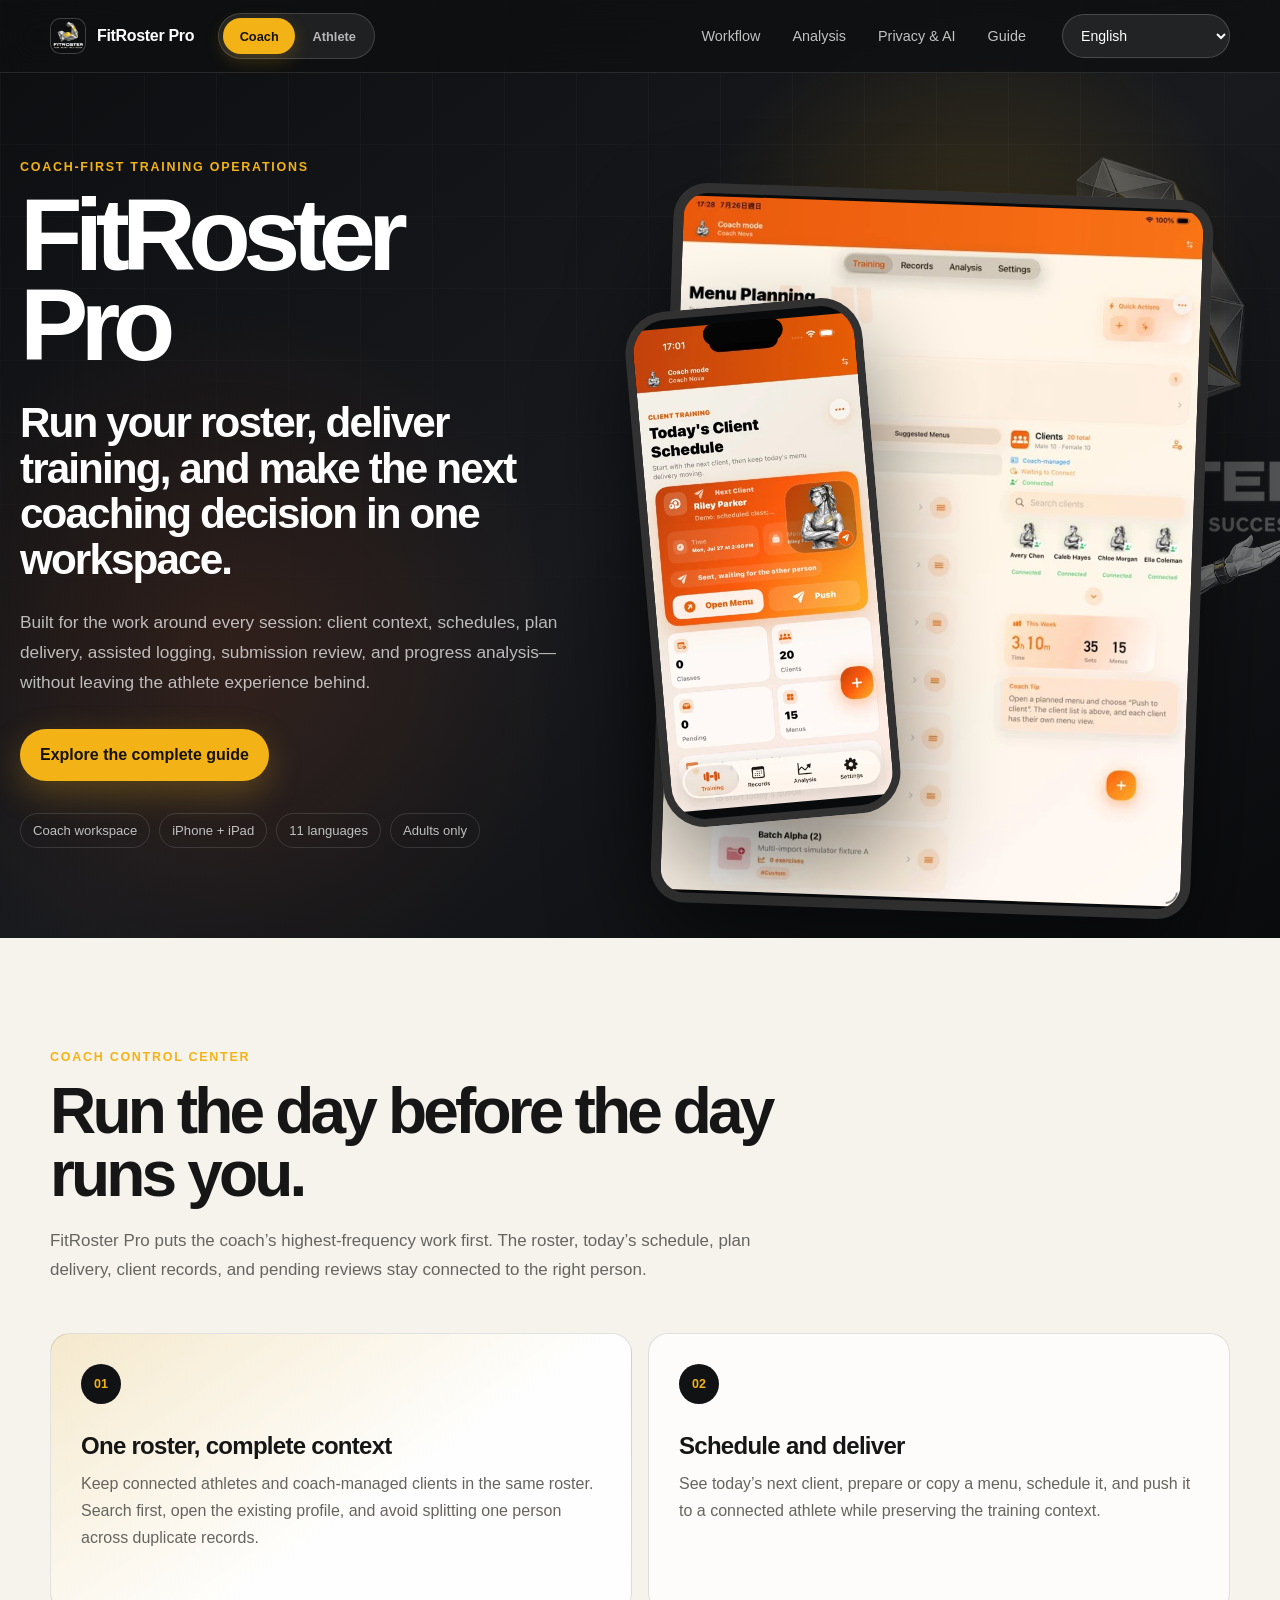
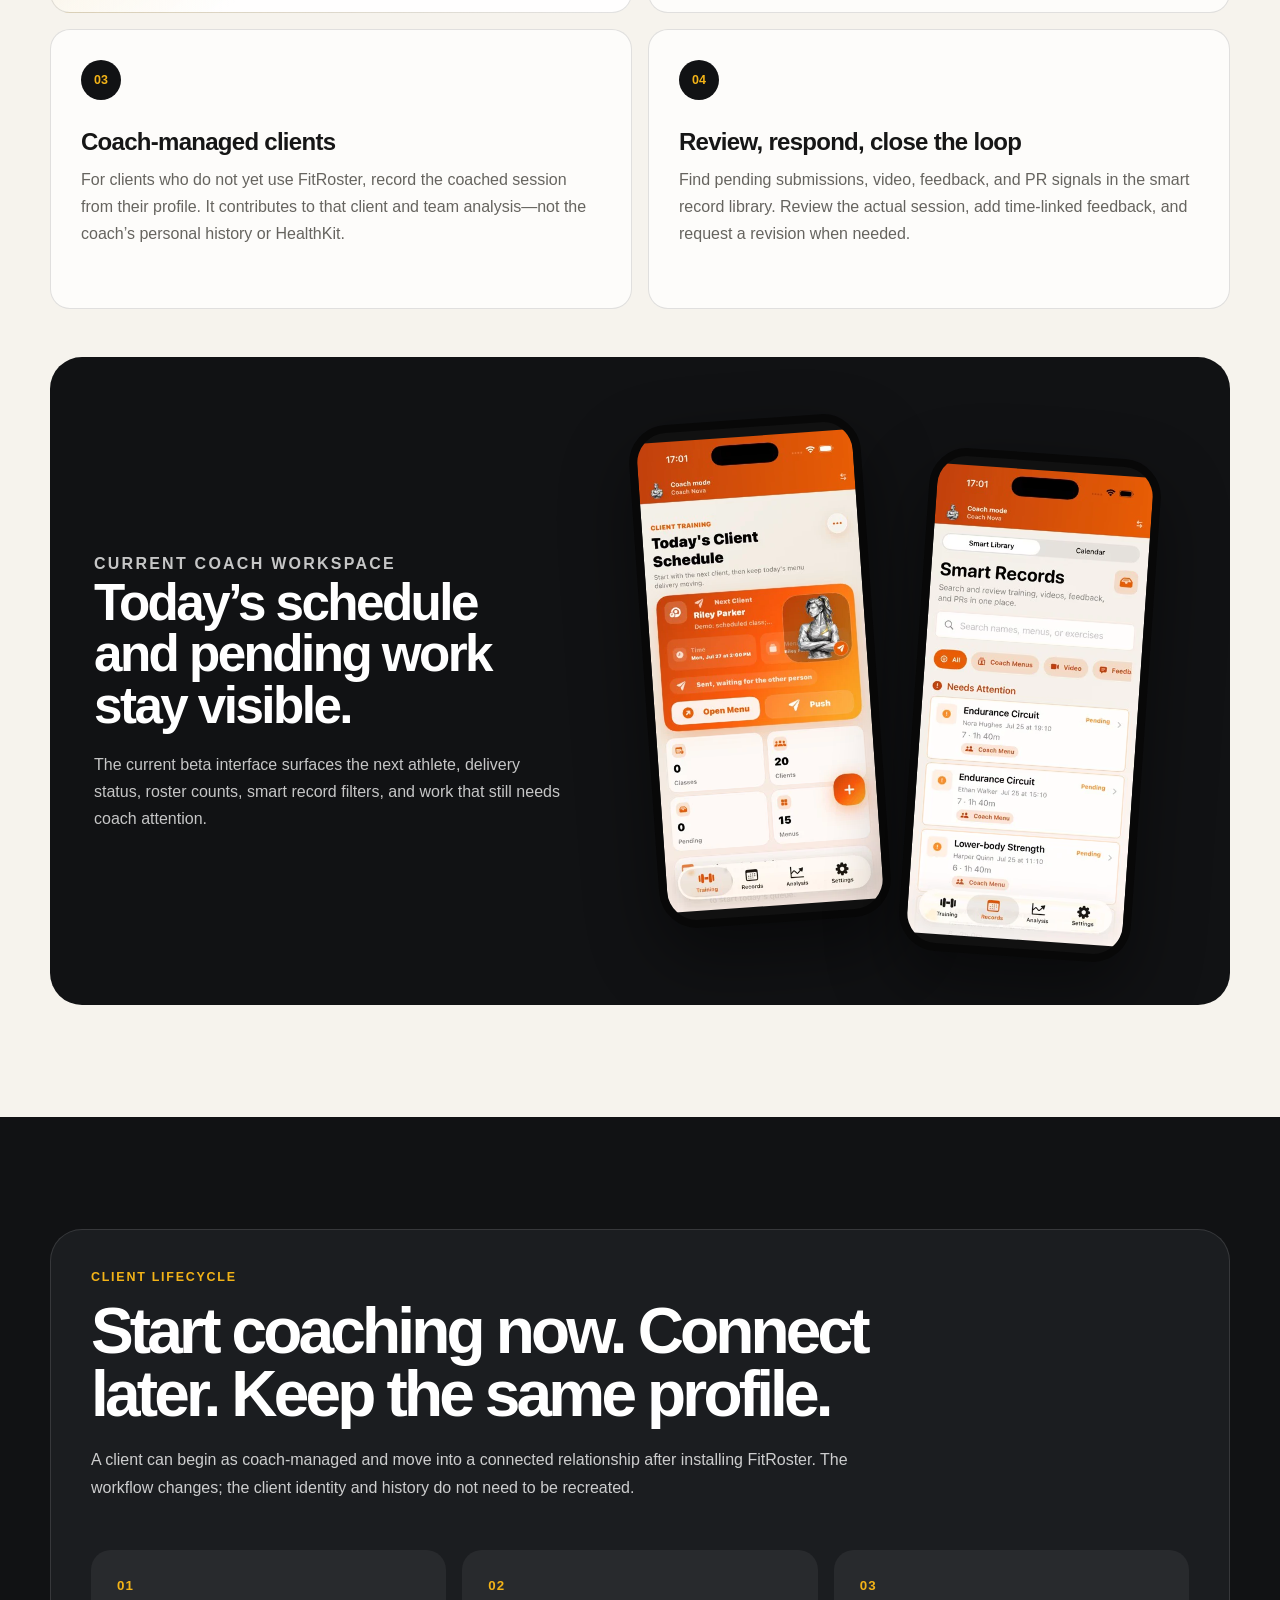
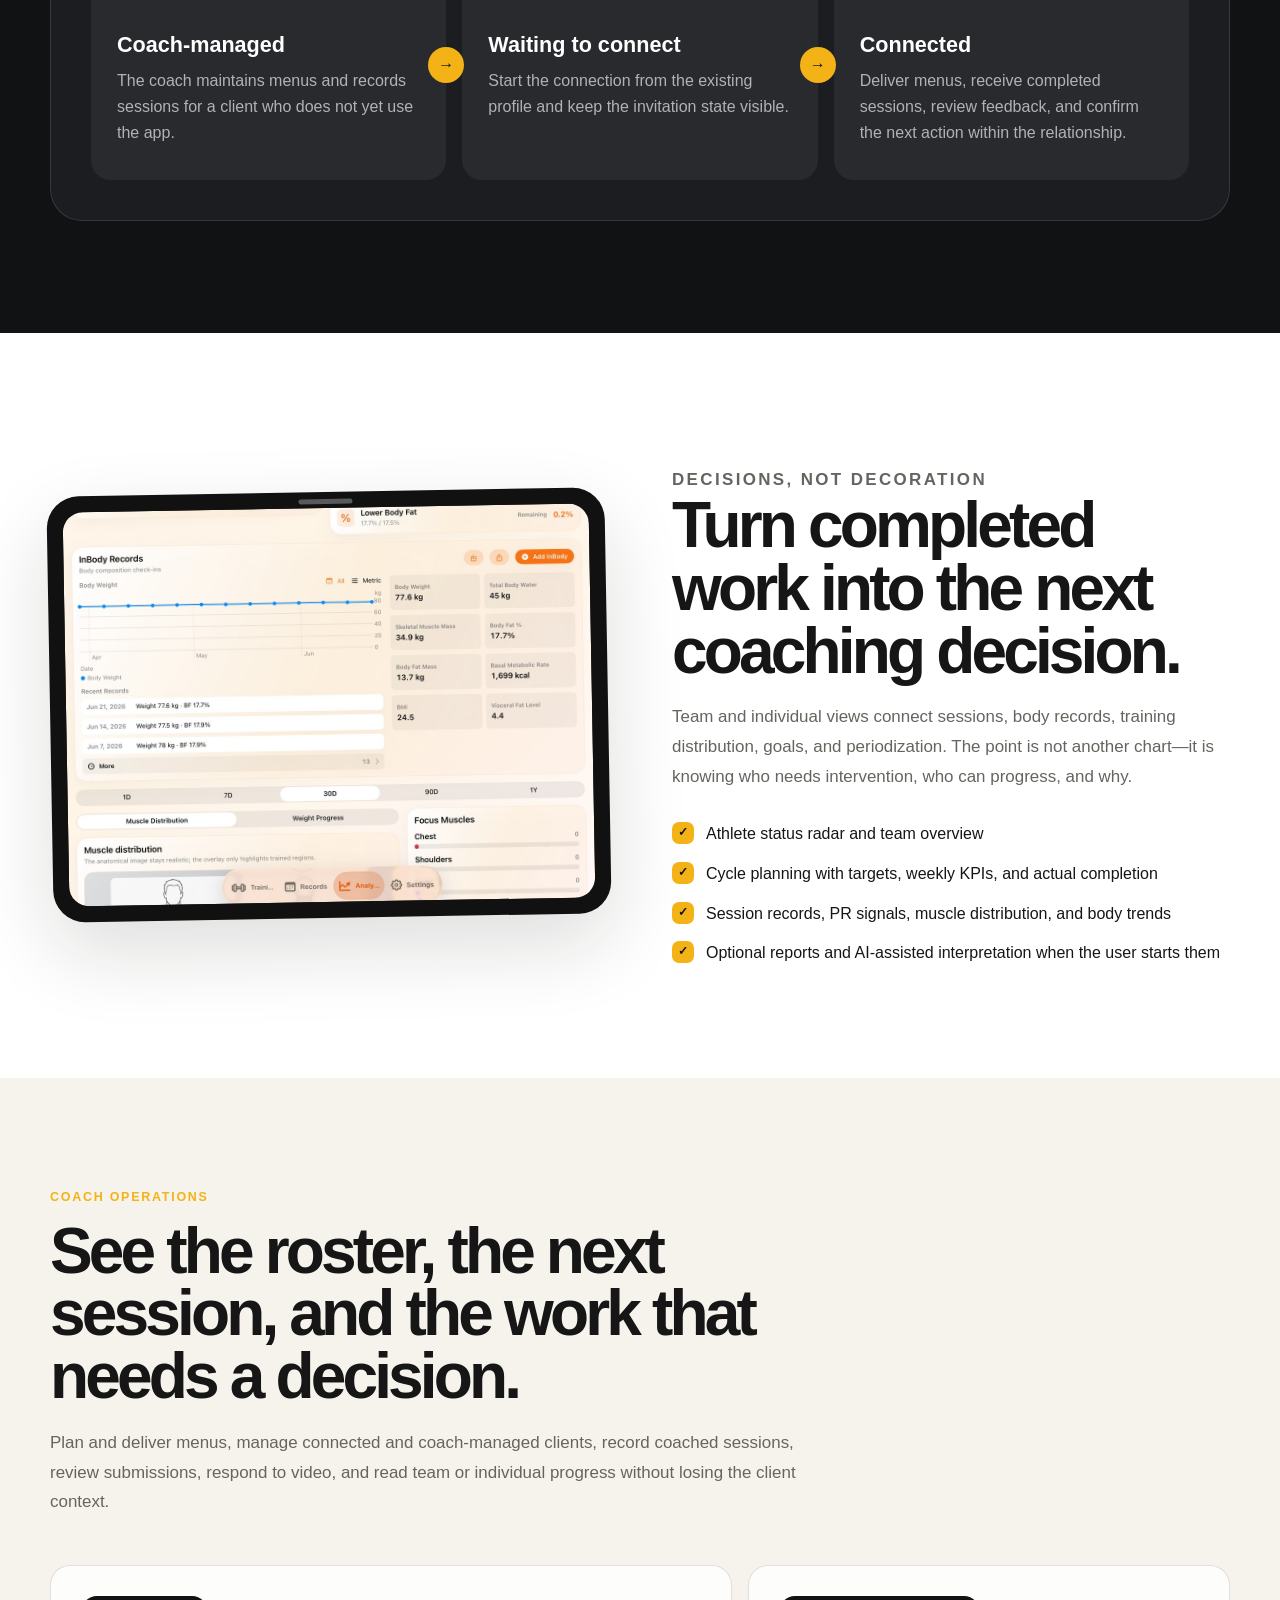
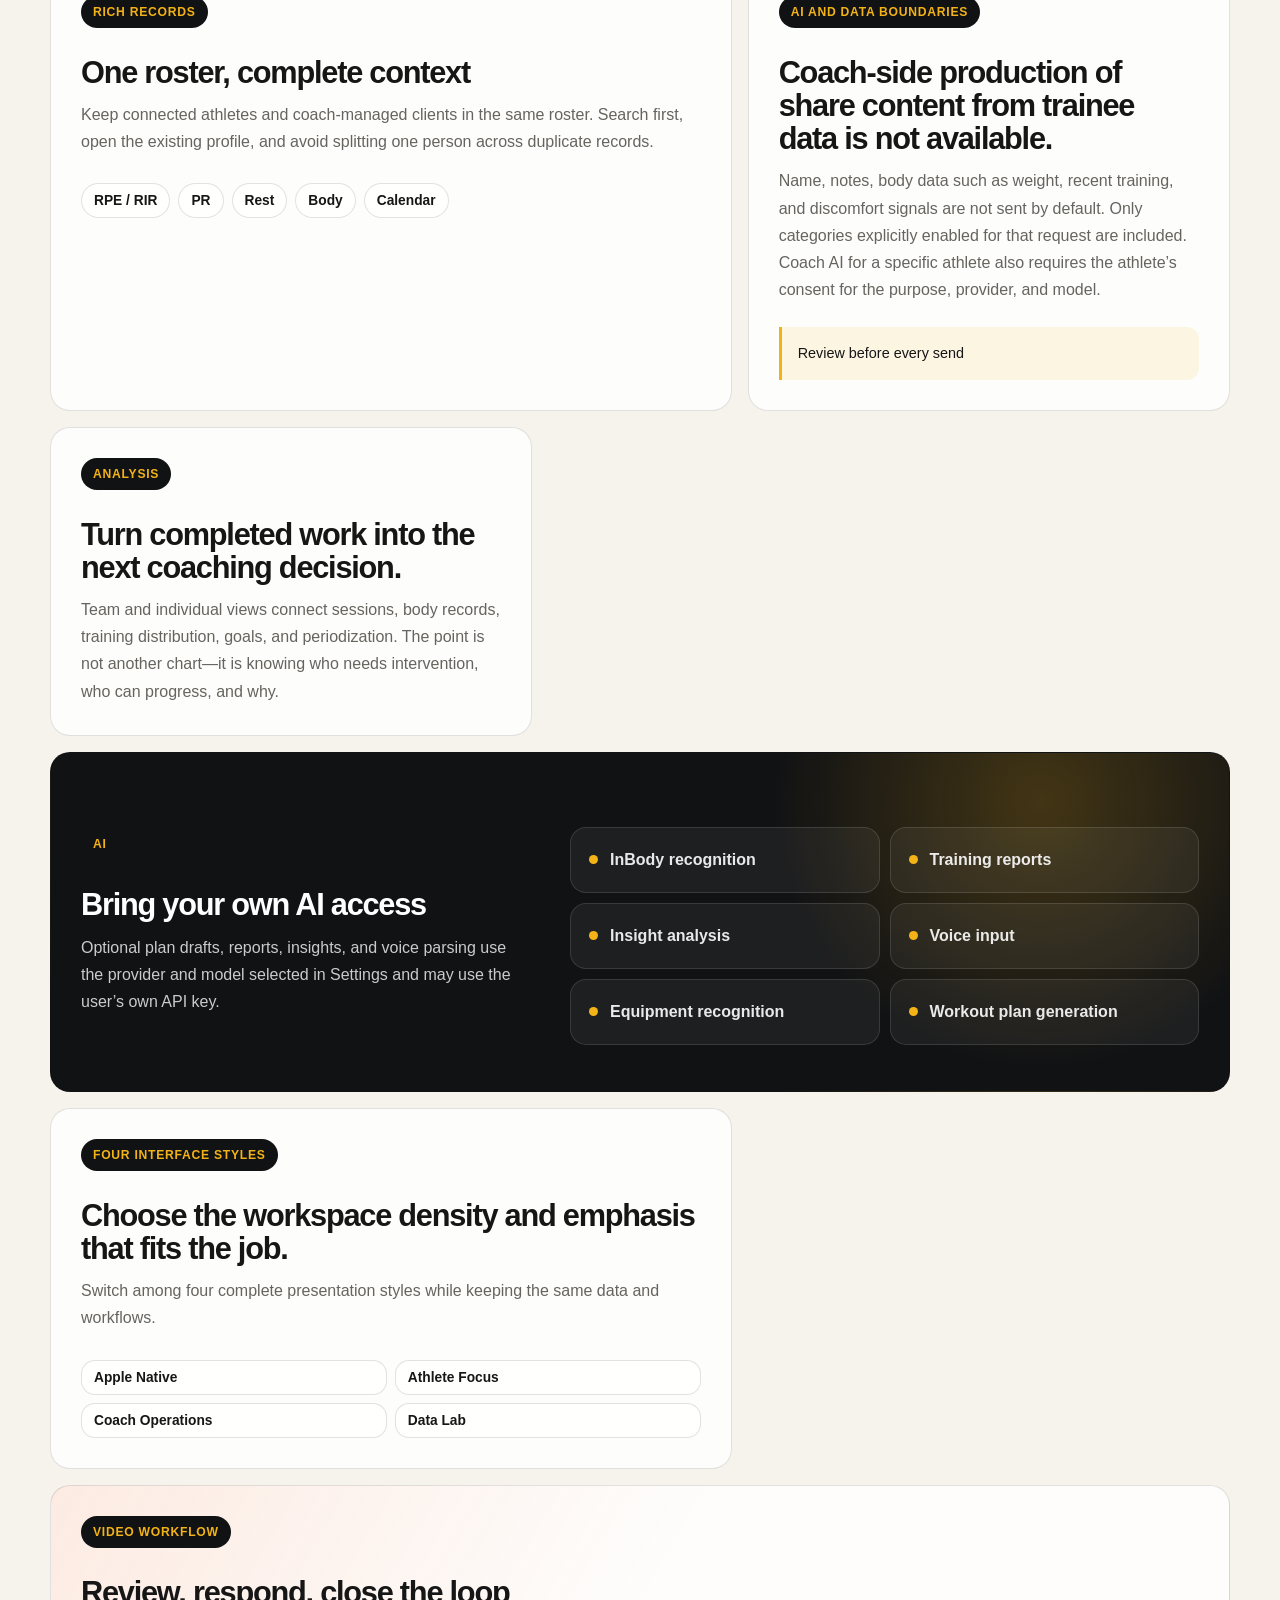
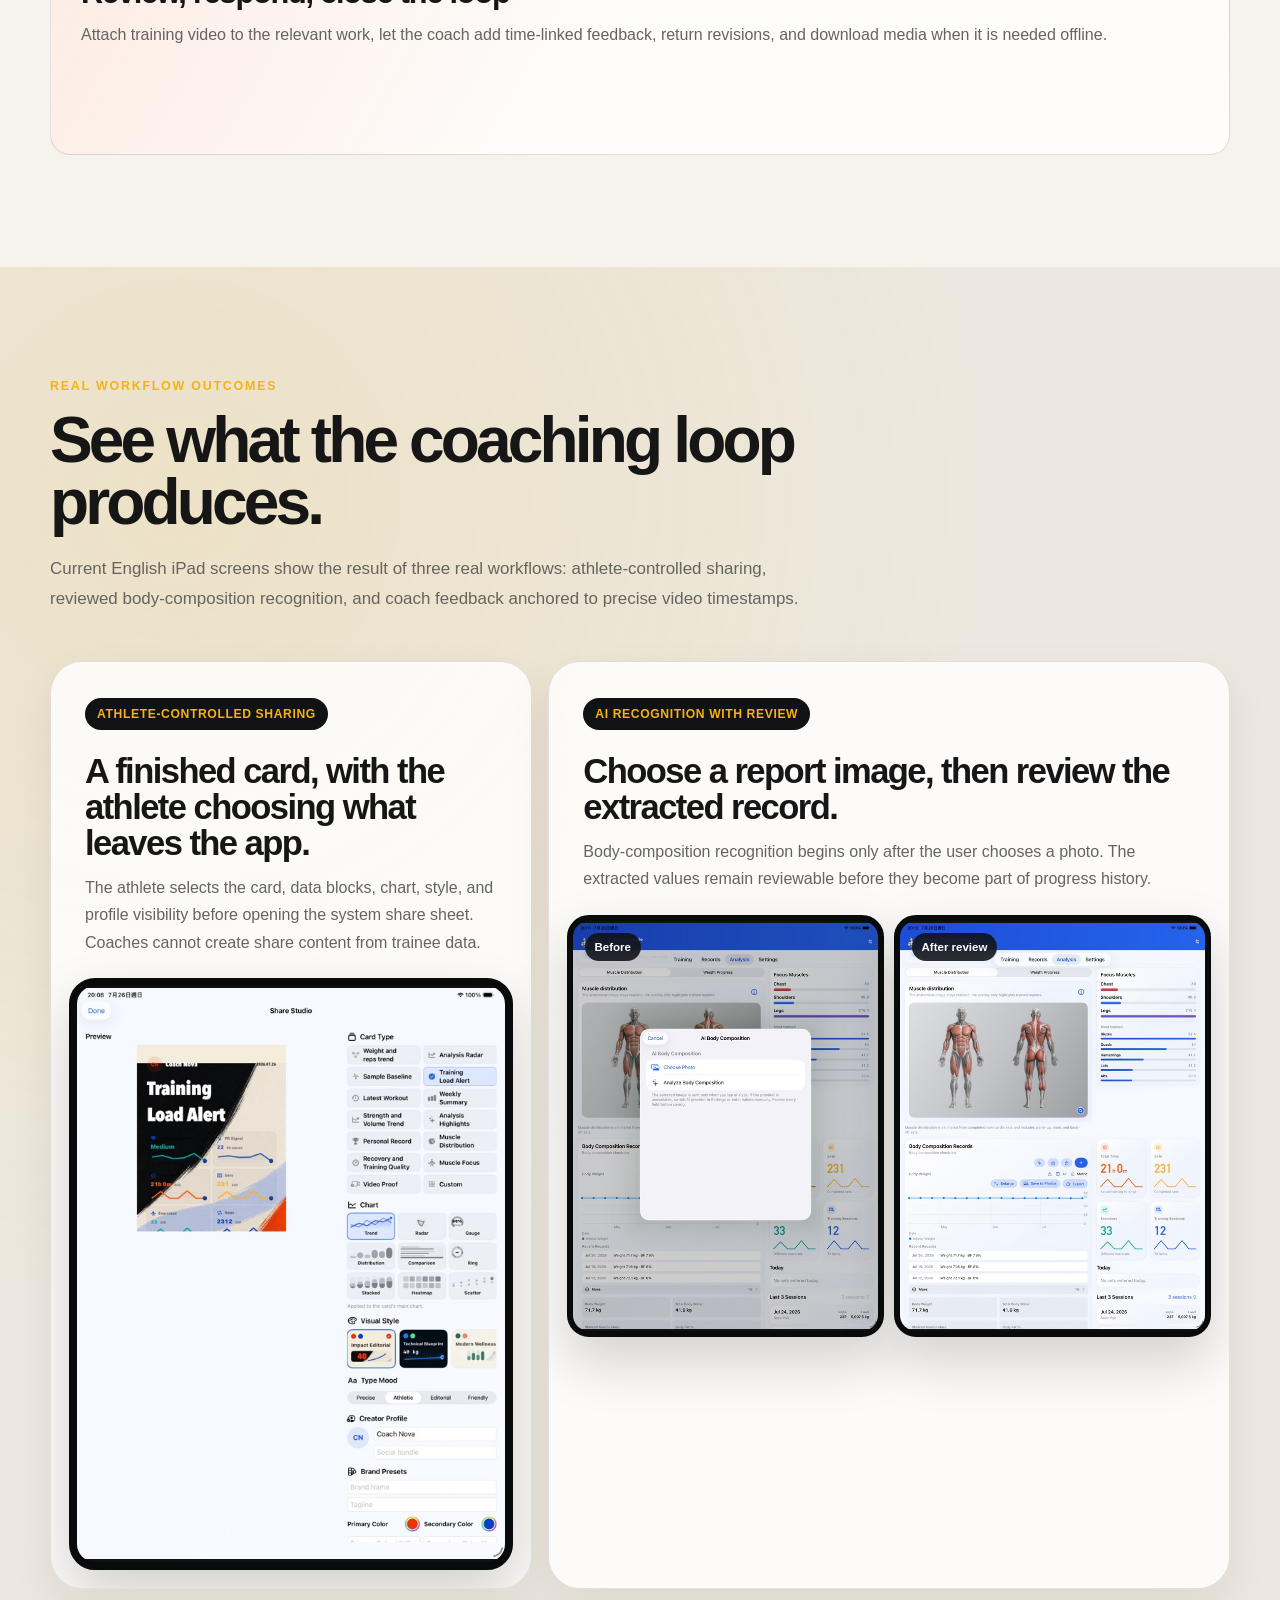
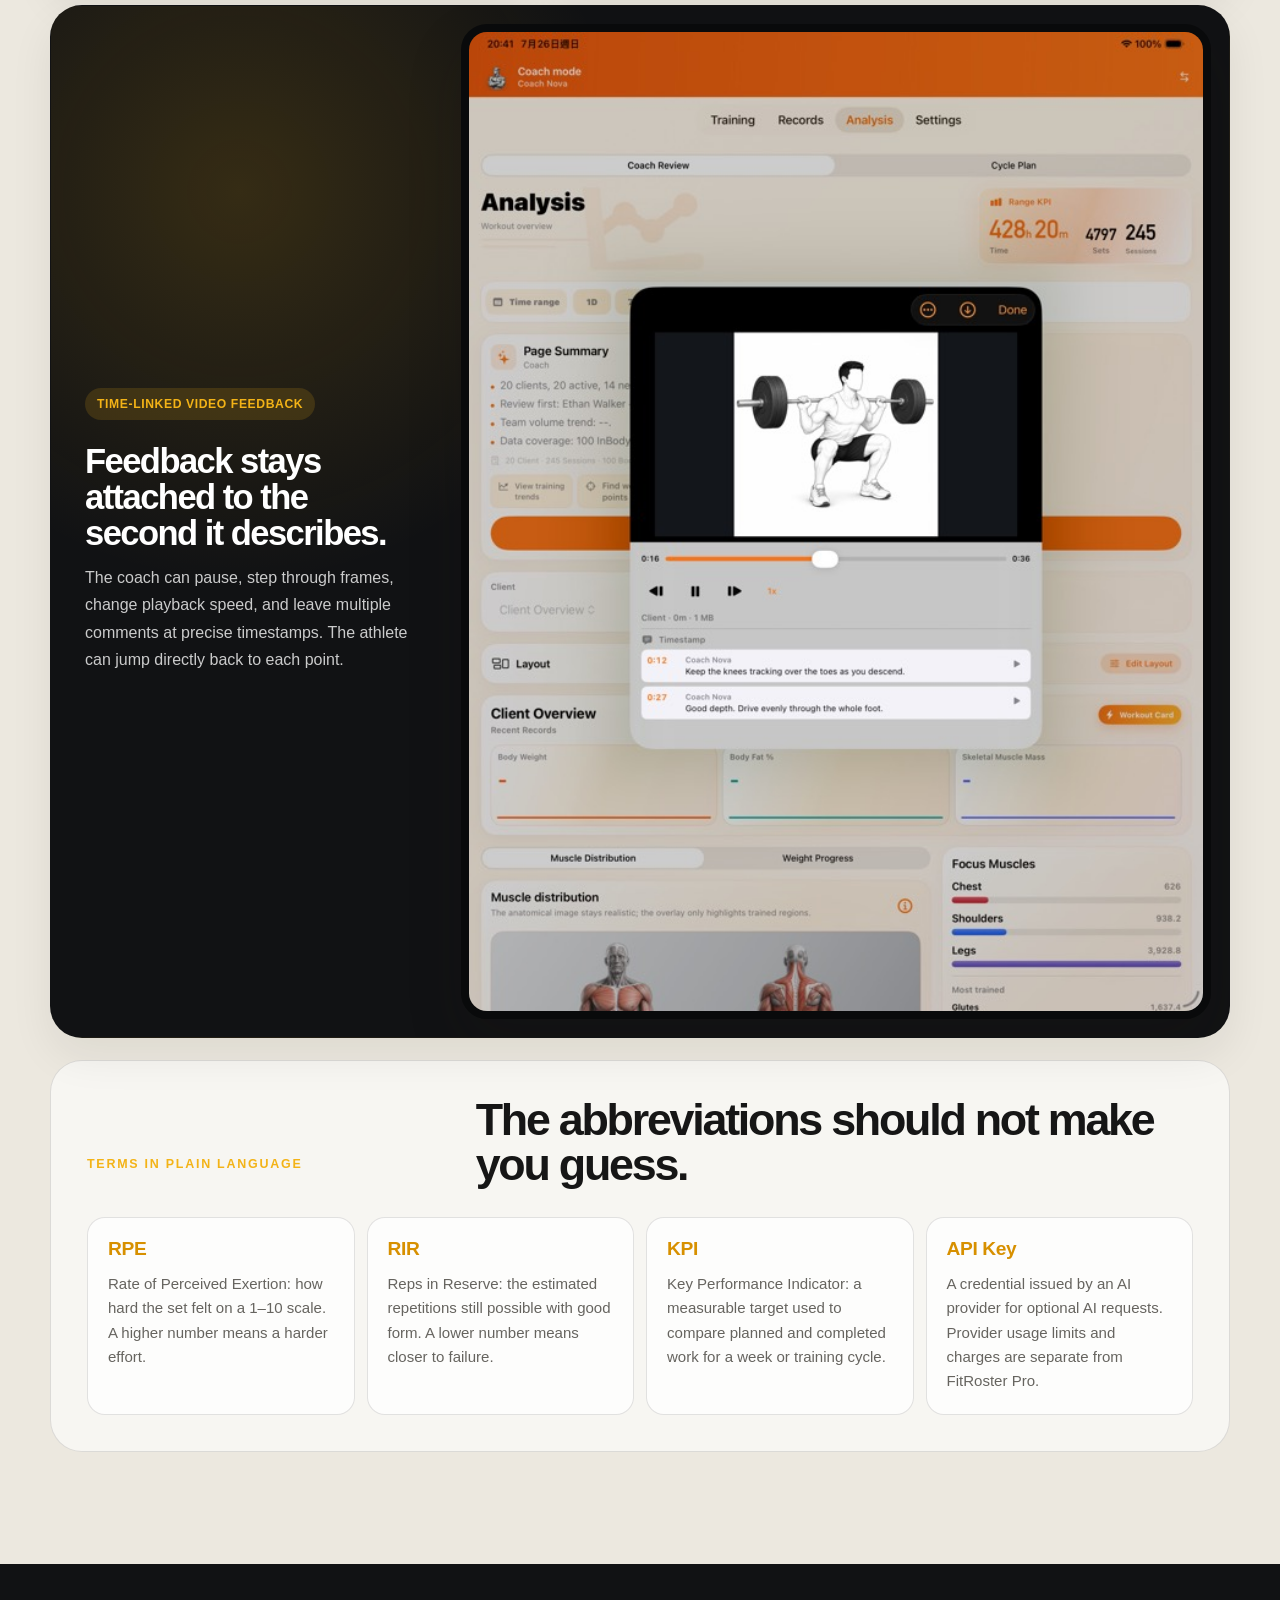
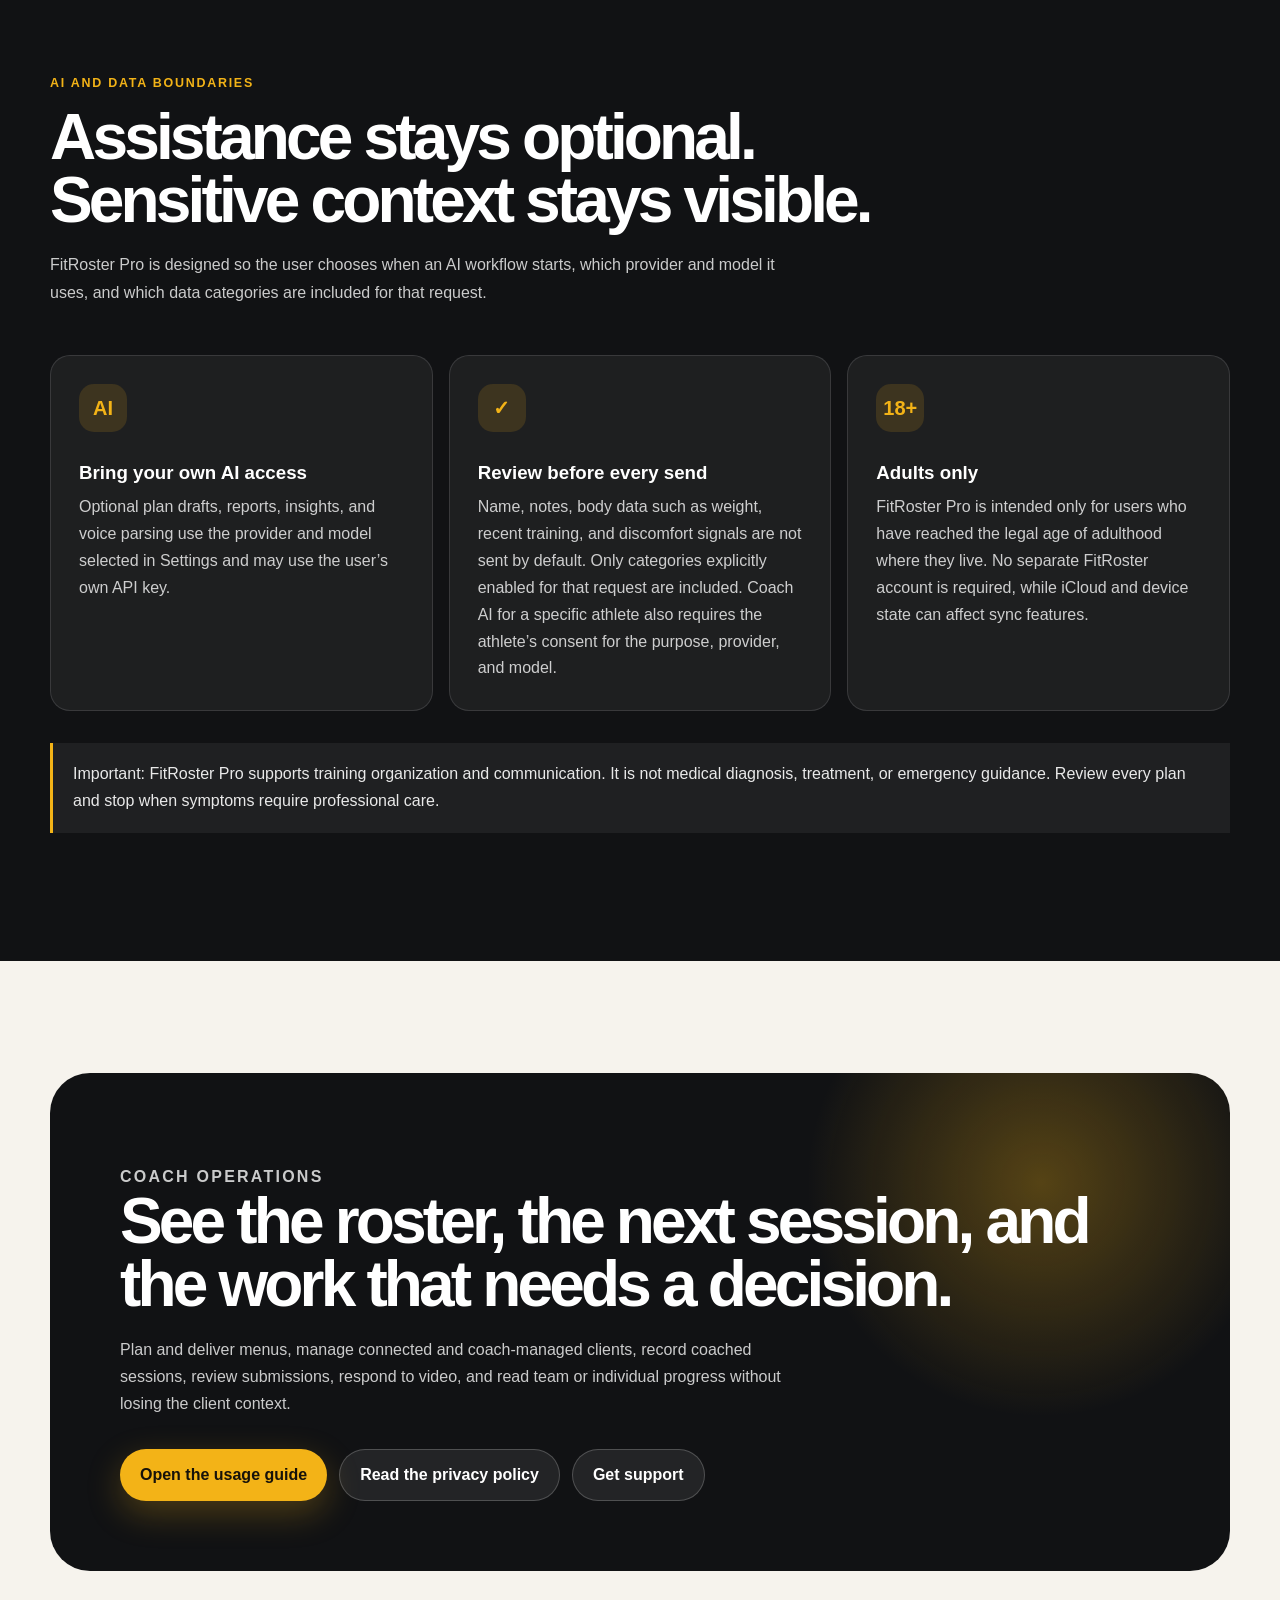
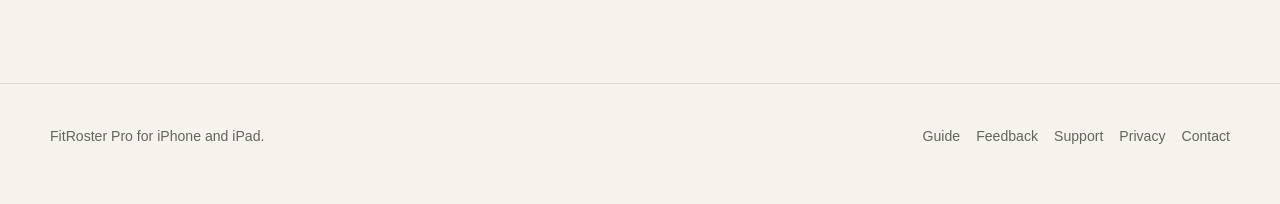
==== commit 32ad8df1: "Enhance marketing outcomes and terminology" ====
--- a/index.html
+++ b/index.html
@@ -256,6 +256,83 @@
       </div>
     </section>
 
+    <section id="outcomes" class="section outcomes" aria-labelledby="outcomes-title" data-role-content>
+      <div class="section-shell">
+        <div class="section-heading">
+          <p class="kicker" data-i18n="outcomesKicker">Real workflow outcomes</p>
+          <h2 id="outcomes-title" data-i18n="outcomesTitle">See what the coaching loop produces.</h2>
+          <p class="section-copy" data-i18n="outcomesCopy">These are current English iPad screens from the beta: a finished share card, reviewed body-composition data, and video feedback anchored to the exact playback time.</p>
+        </div>
+
+        <div class="outcome-grid">
+          <article class="outcome-card outcome-share">
+            <div class="outcome-copy">
+              <span class="outcome-label" data-i18n="outcomeShareLabel">Athlete-controlled sharing</span>
+              <h3 data-i18n="outcomeShareTitle">A finished card, with the athlete choosing what leaves the app.</h3>
+              <p data-i18n="outcomeShareCopy">The athlete selects the card, data blocks, chart, style, and profile visibility before opening the system share sheet. Coaches cannot create share content from trainee data.</p>
+            </div>
+            <figure class="outcome-media portrait">
+              <img src="assets/marketing/en/outcome-share-studio.jpg" alt="English FitRoster Pro Share Studio showing a finished training card" width="600" height="800">
+            </figure>
+          </article>
+
+          <article class="outcome-card outcome-ai">
+            <div class="outcome-copy">
+              <span class="outcome-label" data-i18n="outcomeAiLabel">AI recognition with review</span>
+              <h3 data-i18n="outcomeAiTitle">Choose a report image, then review the extracted record.</h3>
+              <p data-i18n="outcomeAiCopy">Body-composition recognition begins only after the user chooses a photo. The extracted values remain reviewable before they become part of progress history.</p>
+            </div>
+            <div class="before-after">
+              <figure class="outcome-media">
+                <figcaption data-i18n="outcomeBefore">Before</figcaption>
+                <img src="assets/marketing/en/outcome-ai-before.jpg" alt="English FitRoster Pro body-composition recognition before analysis" width="600" height="800">
+              </figure>
+              <figure class="outcome-media">
+                <figcaption data-i18n="outcomeAfter">After review</figcaption>
+                <img src="assets/marketing/en/outcome-ai-after.jpg" alt="English FitRoster Pro body-composition record after review" width="600" height="800">
+              </figure>
+            </div>
+          </article>
+
+          <article class="outcome-card outcome-video">
+            <div class="outcome-copy">
+              <span class="outcome-label" data-i18n="outcomeVideoLabel">Time-linked video feedback</span>
+              <h3 data-i18n="outcomeVideoTitle">Feedback stays attached to the second it describes.</h3>
+              <p data-i18n="outcomeVideoCopy">The coach can pause, step through frames, change playback speed, and leave multiple comments at precise timestamps. The athlete can jump directly back to each point.</p>
+            </div>
+            <figure class="outcome-media landscape">
+              <img src="assets/marketing/en/outcome-video-feedback.jpg" alt="English FitRoster Pro video review with timestamped coach feedback" width="600" height="800">
+            </figure>
+          </article>
+        </div>
+
+        <div class="terms">
+          <div class="terms-heading">
+            <p class="kicker" data-i18n="termsKicker">Terms in plain language</p>
+            <h3 data-i18n="termsTitle">The abbreviations should not make you guess.</h3>
+          </div>
+          <dl class="term-grid">
+            <div class="term-card">
+              <dt>RPE</dt>
+              <dd data-i18n="termRpe">Rate of Perceived Exertion: how hard the set felt on a 1–10 scale. A higher number means a harder effort.</dd>
+            </div>
+            <div class="term-card">
+              <dt>RIR</dt>
+              <dd data-i18n="termRir">Reps in Reserve: the estimated repetitions still possible with good form. A lower number means closer to failure.</dd>
+            </div>
+            <div class="term-card">
+              <dt>KPI</dt>
+              <dd data-i18n="termKpi">Key Performance Indicator: a measurable target used to compare planned and completed work for a week or training cycle.</dd>
+            </div>
+            <div class="term-card">
+              <dt>API Key</dt>
+              <dd data-i18n="termApiKey">A credential issued by an AI provider for optional AI requests. Provider usage limits and charges are separate from FitRoster Pro.</dd>
+            </div>
+          </dl>
+        </div>
+      </div>
+    </section>
+
     <section id="trust" class="section dark" aria-labelledby="trust-title" data-role-content>
       <div class="section-shell">
         <div class="section-heading">
--- a/assets/marketing-site.css
+++ b/assets/marketing-site.css
@@ -531,7 +531,8 @@
 
 .role-copy > p:not(.kicker) {
   margin: 22px 0 0;
-  color: rgba(255, 255, 255, 0.66);
+  color: rgba(255, 255, 255, 0.78);
+  font-size: 1rem;
   line-height: 1.72;
 }
 
@@ -600,7 +601,8 @@
 
 .dark .section-copy,
 .dark .split-copy > p {
-  color: rgba(255, 255, 255, 0.64);
+  color: rgba(255, 255, 255, 0.78);
+  font-size: 1rem;
 }
 
 .coach-grid {
@@ -670,7 +672,8 @@
 
 .coach-proof p {
   margin: 20px 0 0;
-  color: rgba(255, 255, 255, 0.64);
+  color: rgba(255, 255, 255, 0.76);
+  font-size: 1rem;
   line-height: 1.7;
 }
 
@@ -956,7 +959,8 @@
 }
 
 .ai-card p {
-  color: rgba(255, 255, 255, 0.66);
+  color: rgba(255, 255, 255, 0.78);
+  font-size: 1rem;
 }
 
 .video-card {
@@ -965,6 +969,194 @@
   background:
     linear-gradient(120deg, rgba(240, 90, 19, 0.11), transparent 50%),
     rgba(255, 255, 255, 0.82);
+}
+
+.outcomes {
+  background:
+    radial-gradient(circle at 14% 8%, rgba(243, 179, 23, 0.12), transparent 28%),
+    #ece8df;
+}
+
+.outcome-grid {
+  display: grid;
+  grid-template-columns: repeat(12, 1fr);
+  gap: 16px;
+}
+
+.outcome-card {
+  padding: 18px;
+  display: flex;
+  flex-direction: column;
+  gap: 22px;
+  overflow: hidden;
+  border: 1px solid var(--line);
+  border-radius: var(--radius-lg);
+  background: rgba(255, 255, 255, 0.82);
+  box-shadow: 0 18px 44px rgba(30, 25, 17, 0.07);
+}
+
+.outcome-share {
+  grid-column: span 5;
+}
+
+.outcome-ai {
+  grid-column: span 7;
+}
+
+.outcome-video {
+  grid-column: 1 / -1;
+  min-height: 520px;
+  display: grid;
+  grid-template-columns: minmax(250px, 0.66fr) minmax(480px, 1.34fr);
+  align-items: center;
+  background:
+    radial-gradient(circle at 16% 18%, rgba(243, 179, 23, 0.16), transparent 30%),
+    var(--graphite);
+  color: #fff;
+}
+
+.outcome-copy {
+  padding: 18px 16px 0;
+}
+
+.outcome-copy h3 {
+  margin: 24px 0 12px;
+  font-size: clamp(1.6rem, 2.7vw, 2.7rem);
+  line-height: 1.04;
+  letter-spacing: -0.045em;
+}
+
+.outcome-copy p {
+  margin: 0;
+  color: var(--muted);
+  line-height: 1.7;
+}
+
+.outcome-video .outcome-copy p {
+  color: rgba(255, 255, 255, 0.78);
+  font-size: 1rem;
+}
+
+.outcome-label {
+  display: inline-flex;
+  min-height: 32px;
+  padding: 0 12px;
+  align-items: center;
+  border-radius: 999px;
+  background: var(--graphite);
+  color: var(--gold);
+  font-size: 0.76rem;
+  font-weight: 820;
+  letter-spacing: 0.05em;
+  text-transform: uppercase;
+}
+
+.outcome-video .outcome-label {
+  background: rgba(243, 179, 23, 0.15);
+}
+
+.outcome-media {
+  position: relative;
+  overflow: hidden;
+  border: 8px solid #090a0b;
+  border-radius: 26px;
+  background: #111;
+  box-shadow: 0 24px 54px rgba(27, 23, 17, 0.18);
+}
+
+.outcome-media img {
+  width: 100%;
+  height: 100%;
+  object-fit: contain;
+}
+
+.outcome-media.portrait {
+  aspect-ratio: 3 / 4;
+}
+
+.outcome-media.landscape {
+  align-self: stretch;
+  min-height: 480px;
+}
+
+.before-after {
+  display: grid;
+  grid-template-columns: repeat(2, 1fr);
+  gap: 10px;
+}
+
+.before-after .outcome-media {
+  aspect-ratio: 3 / 4;
+  border-width: 6px;
+  border-radius: 22px;
+}
+
+.outcome-media figcaption {
+  position: absolute;
+  left: 12px;
+  top: 12px;
+  z-index: 1;
+  min-height: 28px;
+  padding: 0 10px;
+  display: inline-flex;
+  align-items: center;
+  border-radius: 999px;
+  background: rgba(12, 13, 14, 0.84);
+  color: #fff;
+  font-size: 0.72rem;
+  font-weight: 760;
+  backdrop-filter: blur(10px);
+}
+
+.terms {
+  margin-top: 22px;
+  padding: 36px;
+  border: 1px solid var(--line);
+  border-radius: var(--radius-lg);
+  background: rgba(255, 255, 255, 0.6);
+}
+
+.terms-heading {
+  display: grid;
+  grid-template-columns: 0.5fr 1fr;
+  gap: 30px;
+  align-items: end;
+}
+
+.terms-heading h3 {
+  margin: 0;
+  font-size: clamp(1.8rem, 3.5vw, 3.4rem);
+  line-height: 1;
+  letter-spacing: -0.05em;
+}
+
+.term-grid {
+  margin: 30px 0 0;
+  display: grid;
+  grid-template-columns: repeat(4, 1fr);
+  gap: 12px;
+}
+
+.term-card {
+  min-width: 0;
+  padding: 20px;
+  border: 1px solid var(--line);
+  border-radius: 18px;
+  background: rgba(255, 255, 255, 0.78);
+}
+
+.term-card dt {
+  color: var(--gold-deep);
+  font-size: 1.2rem;
+  font-weight: 850;
+  letter-spacing: -0.02em;
+}
+
+.term-card dd {
+  margin: 12px 0 0;
+  color: var(--muted);
+  font-size: 0.94rem;
+  line-height: 1.62;
 }
 
 .detail-chips,
@@ -1068,7 +1260,8 @@
 
 .trust-card p {
   margin: 0;
-  color: rgba(255, 255, 255, 0.62);
+  color: rgba(255, 255, 255, 0.78);
+  font-size: 1rem;
   line-height: 1.68;
 }
 
@@ -1077,8 +1270,9 @@
   padding: 18px 20px;
   border-left: 3px solid var(--gold);
   background: rgba(255, 255, 255, 0.06);
-  color: rgba(255, 255, 255, 0.76);
-  line-height: 1.6;
+  color: rgba(255, 255, 255, 0.9);
+  font-size: 1rem;
+  line-height: 1.68;
 }
 
 .cta {
@@ -1093,7 +1287,8 @@
 .cta p {
   max-width: 700px;
   margin: 20px 0 0;
-  color: rgba(255, 255, 255, 0.65);
+  color: rgba(255, 255, 255, 0.78);
+  font-size: 1rem;
   line-height: 1.7;
 }
 
@@ -1151,8 +1346,23 @@
   .coach-proof,
   .split,
   .athlete-grid,
-  .role-panel {
+  .role-panel,
+  .outcome-video {
     grid-template-columns: 1fr;
+  }
+
+  .outcome-share,
+  .outcome-ai {
+    grid-column: 1 / -1;
+  }
+
+  .outcome-media.landscape {
+    min-height: auto;
+    aspect-ratio: 3 / 4;
+  }
+
+  .term-grid {
+    grid-template-columns: repeat(2, 1fr);
   }
 
   .role-panel {
@@ -1356,6 +1566,26 @@
   .athlete-cards,
   .trust-grid {
     grid-template-columns: 1fr;
+  }
+
+  .outcome-card {
+    grid-column: 1 / -1;
+    padding: 12px;
+    border-radius: 24px;
+  }
+
+  .outcome-copy {
+    padding: 18px 12px 0;
+  }
+
+  .before-after,
+  .term-grid,
+  .terms-heading {
+    grid-template-columns: 1fr;
+  }
+
+  .terms {
+    padding: 28px 18px;
   }
 
   .records-card,
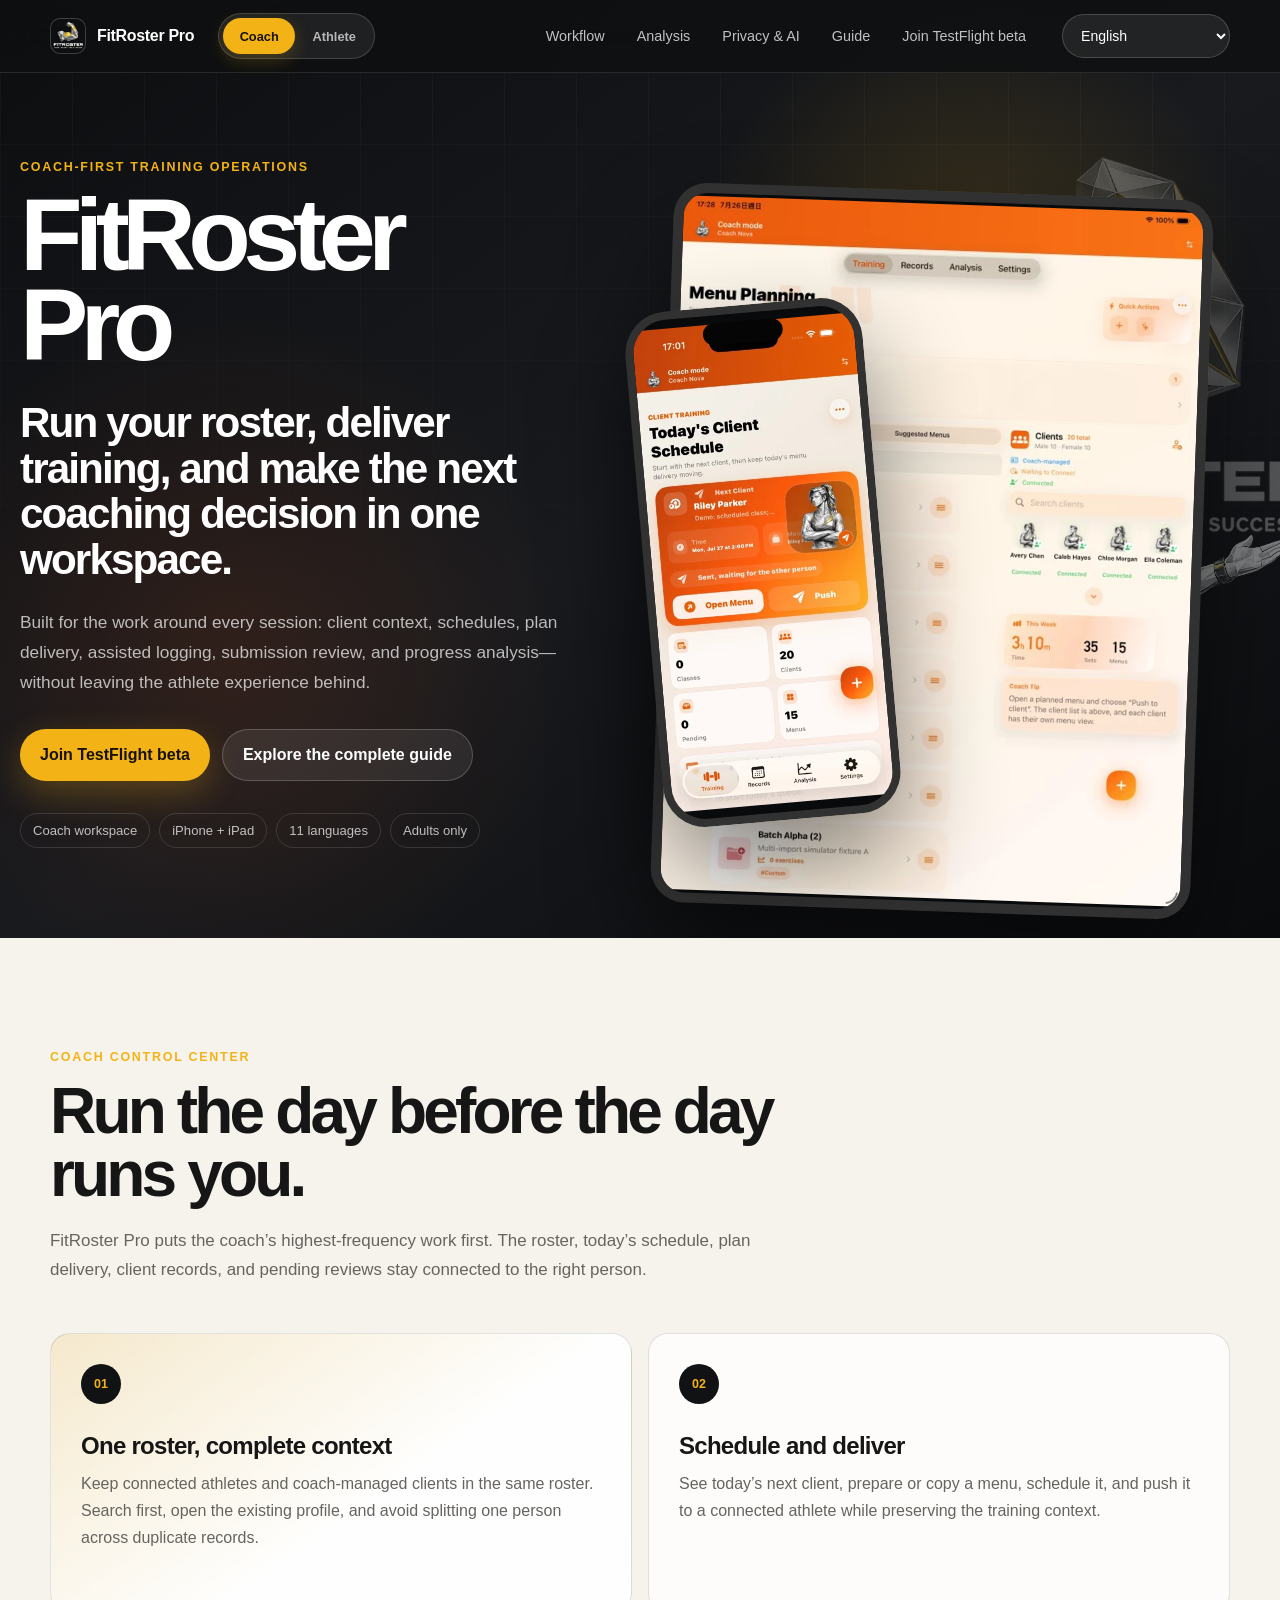
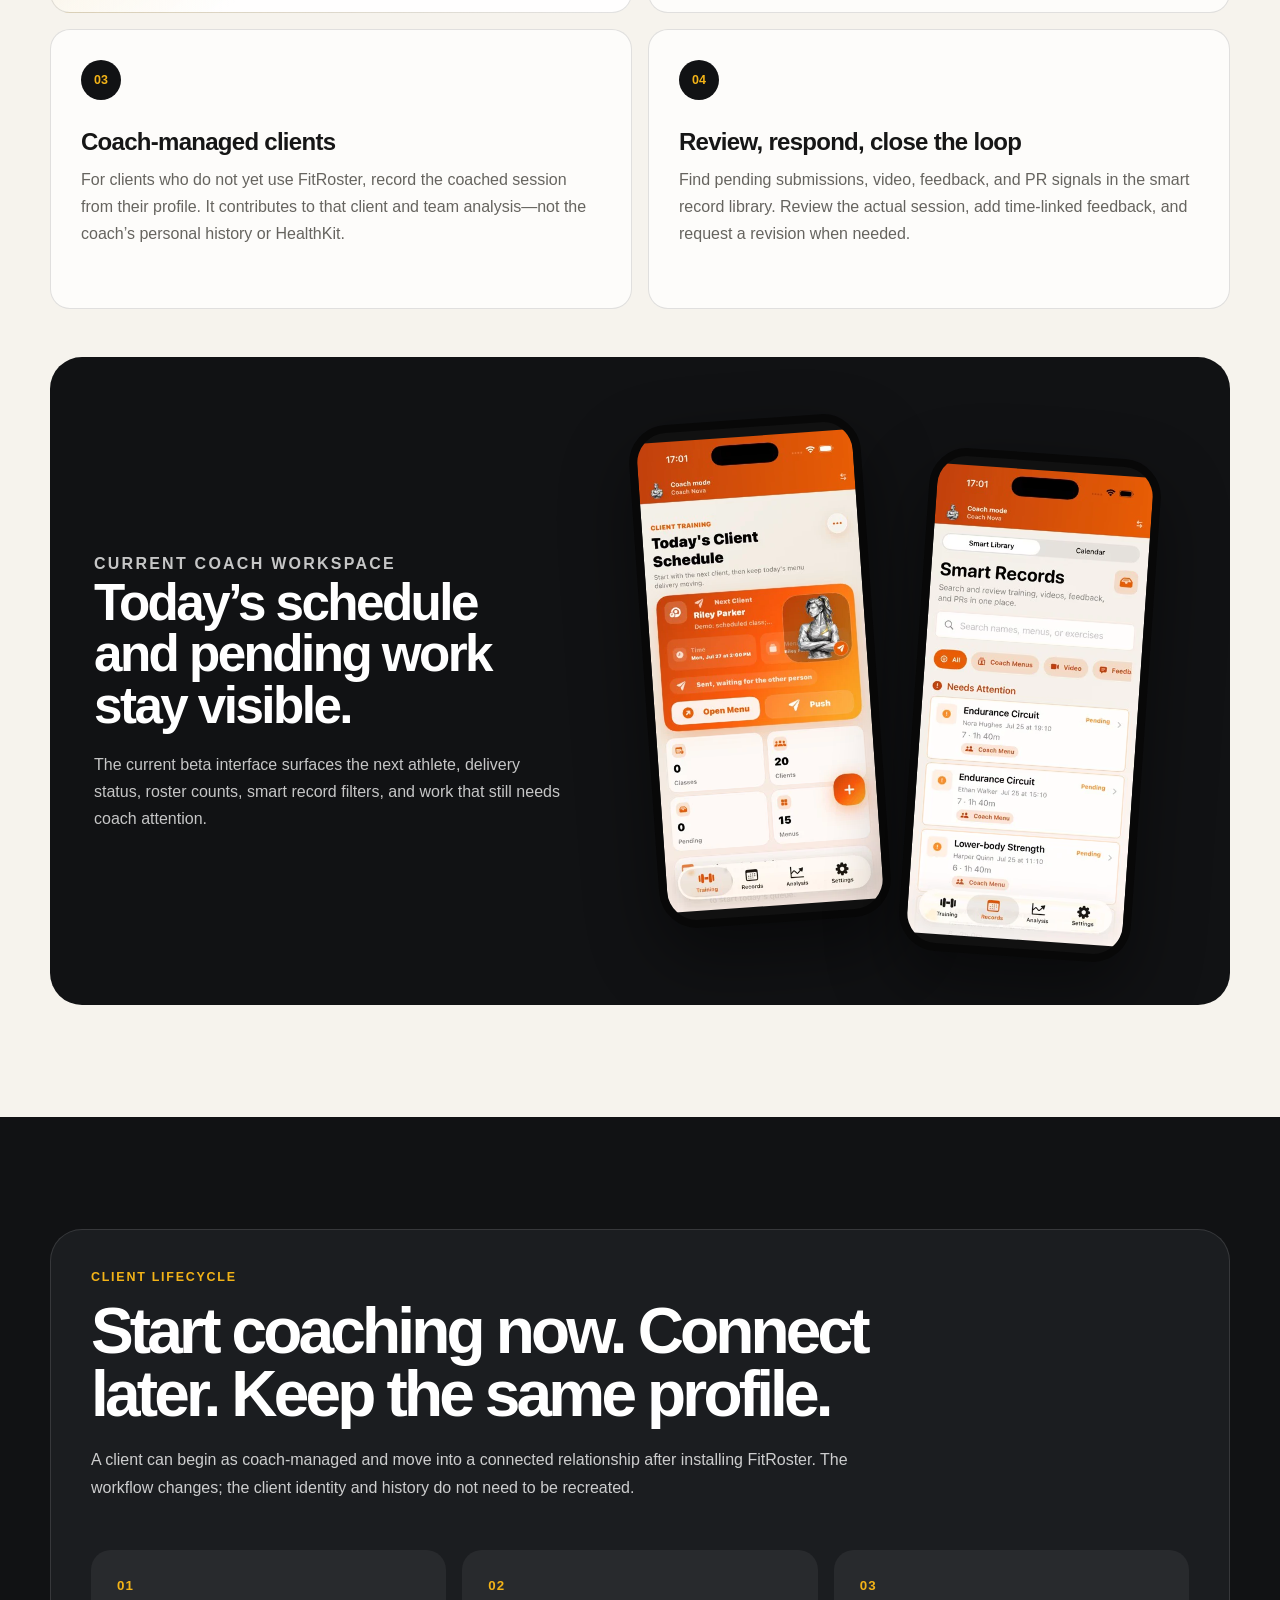
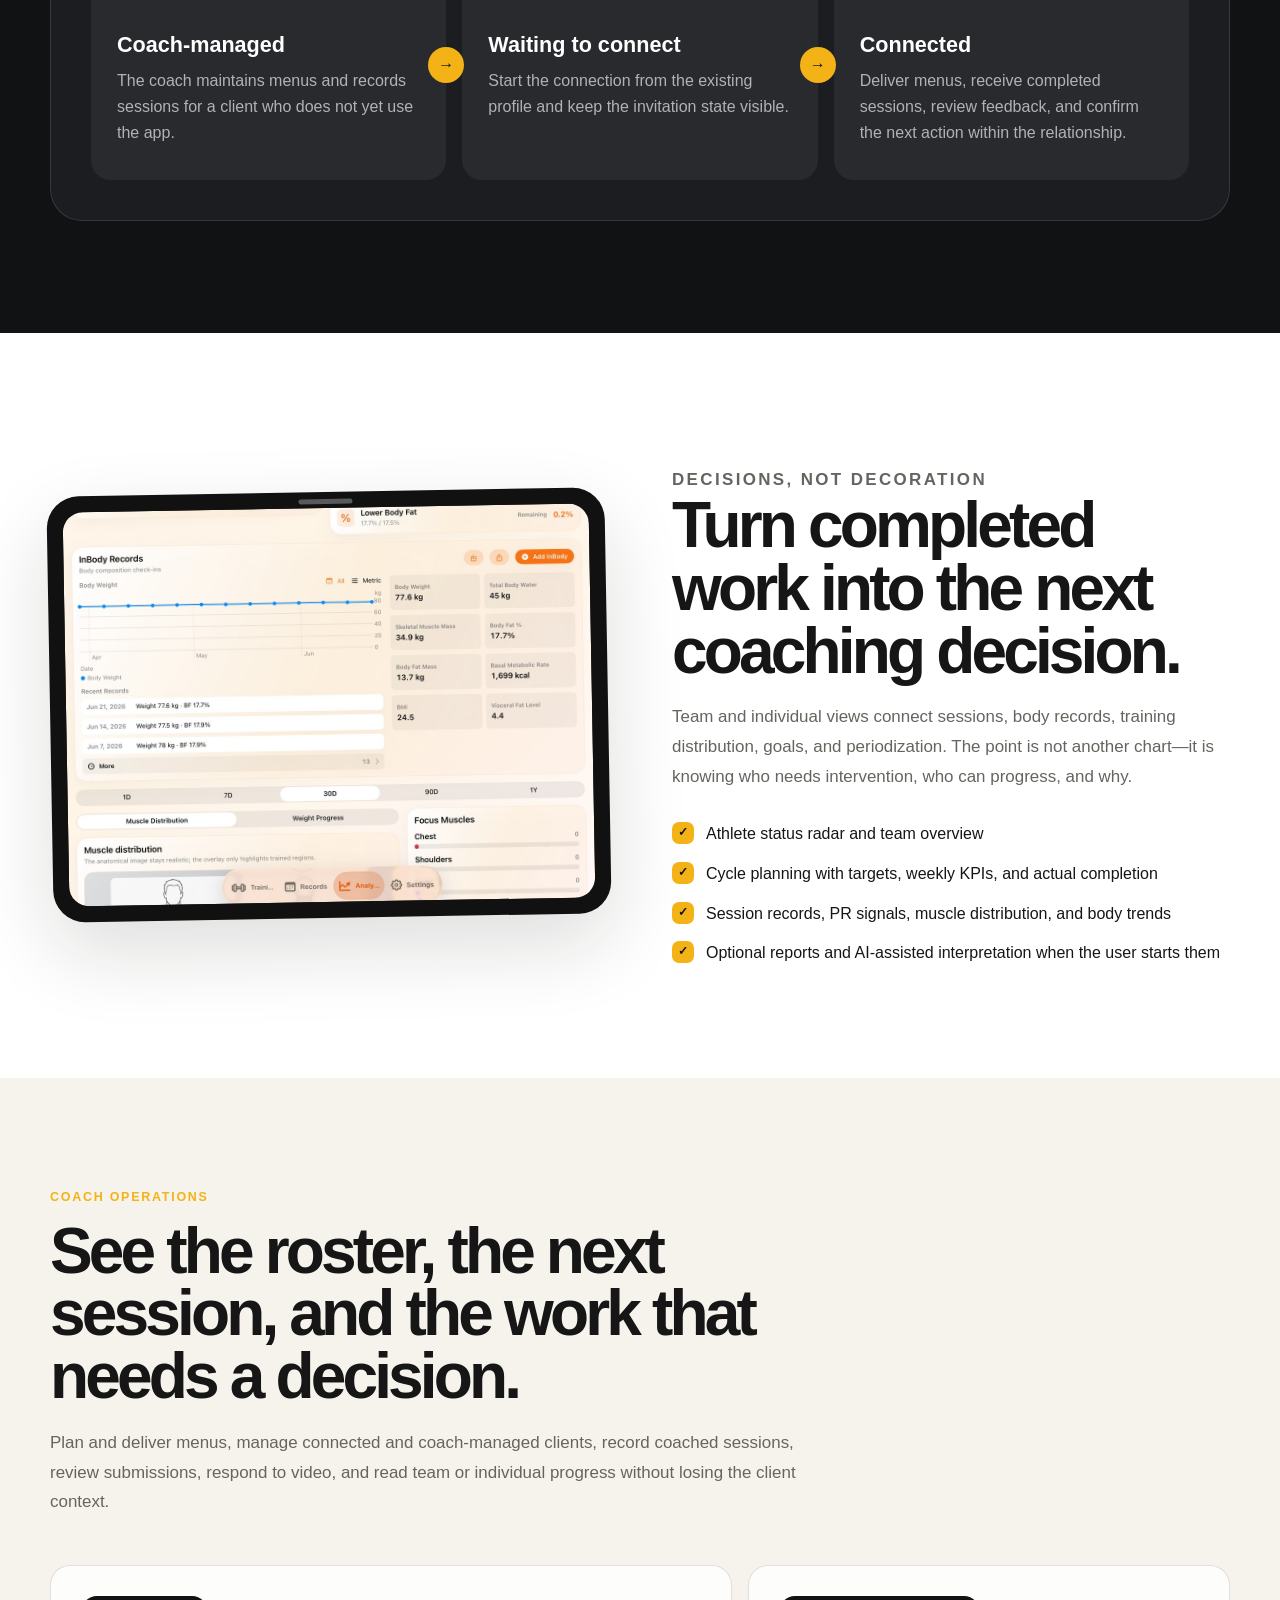
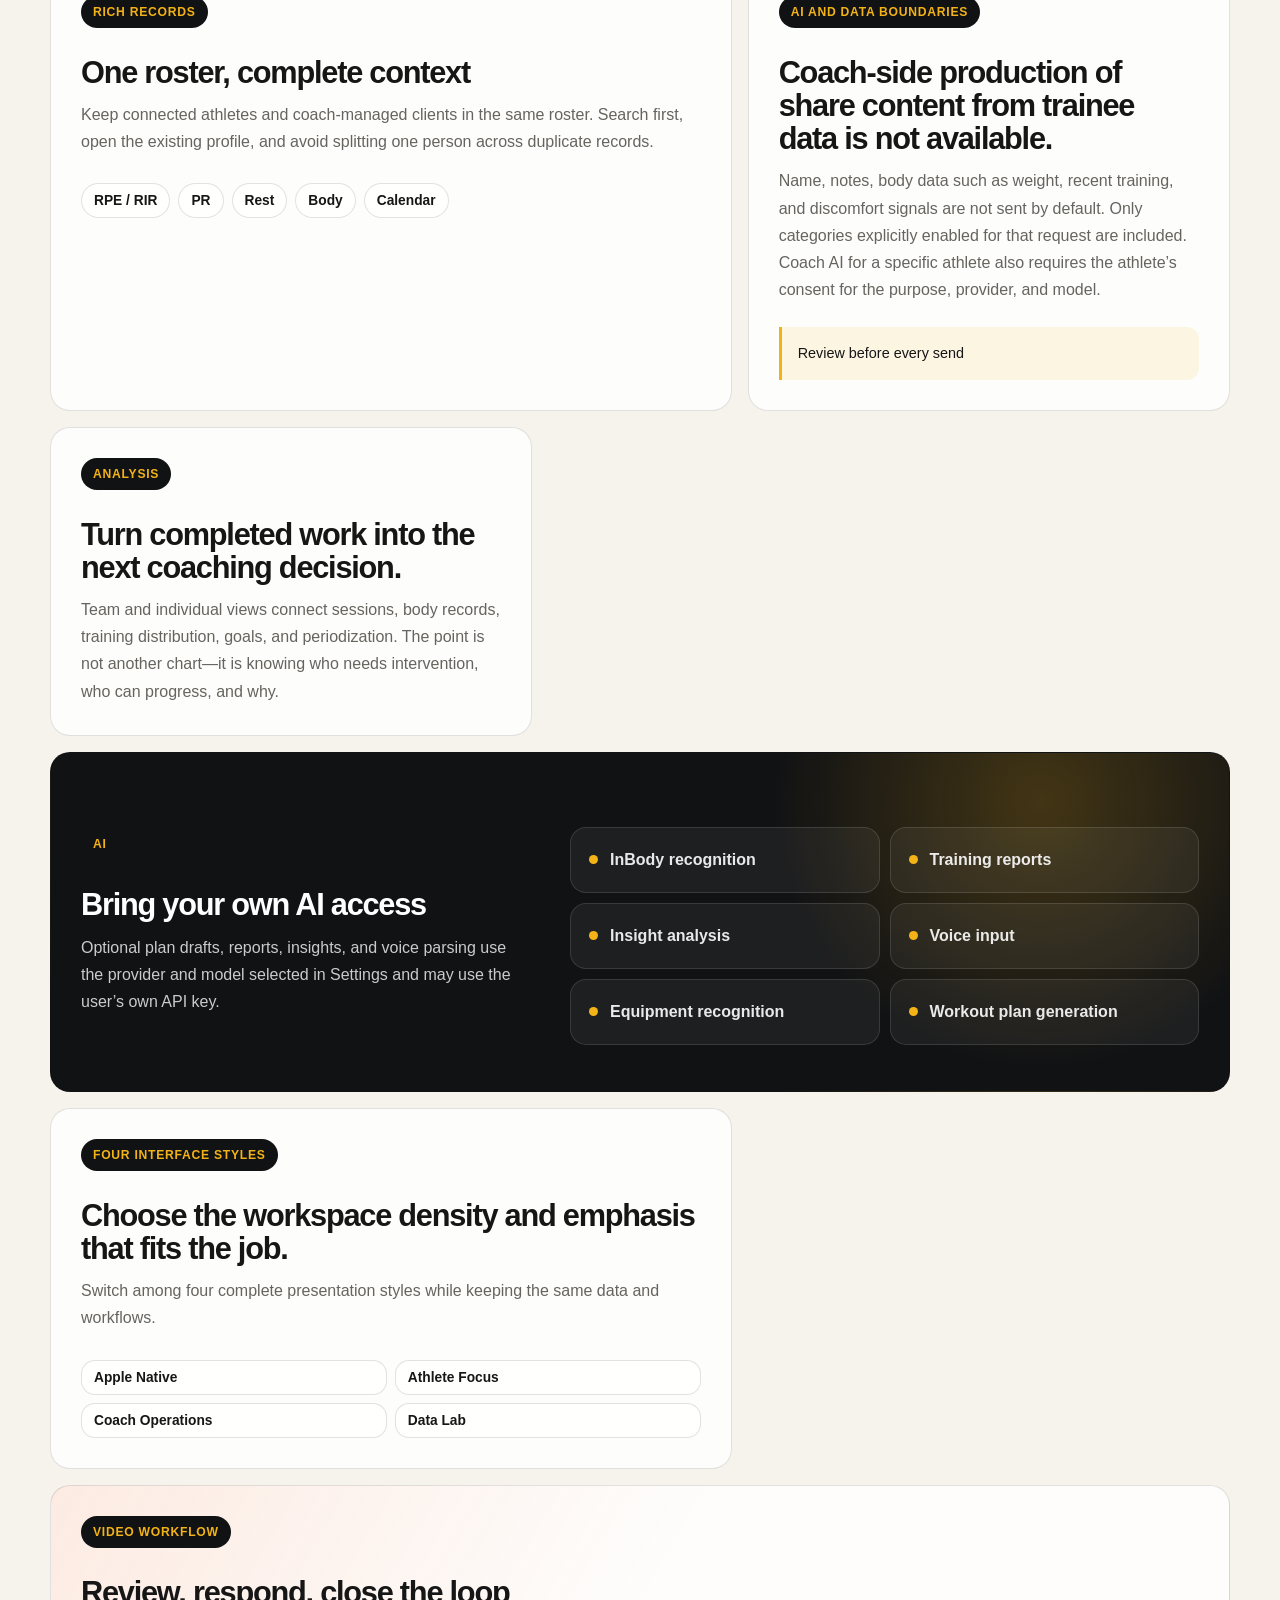
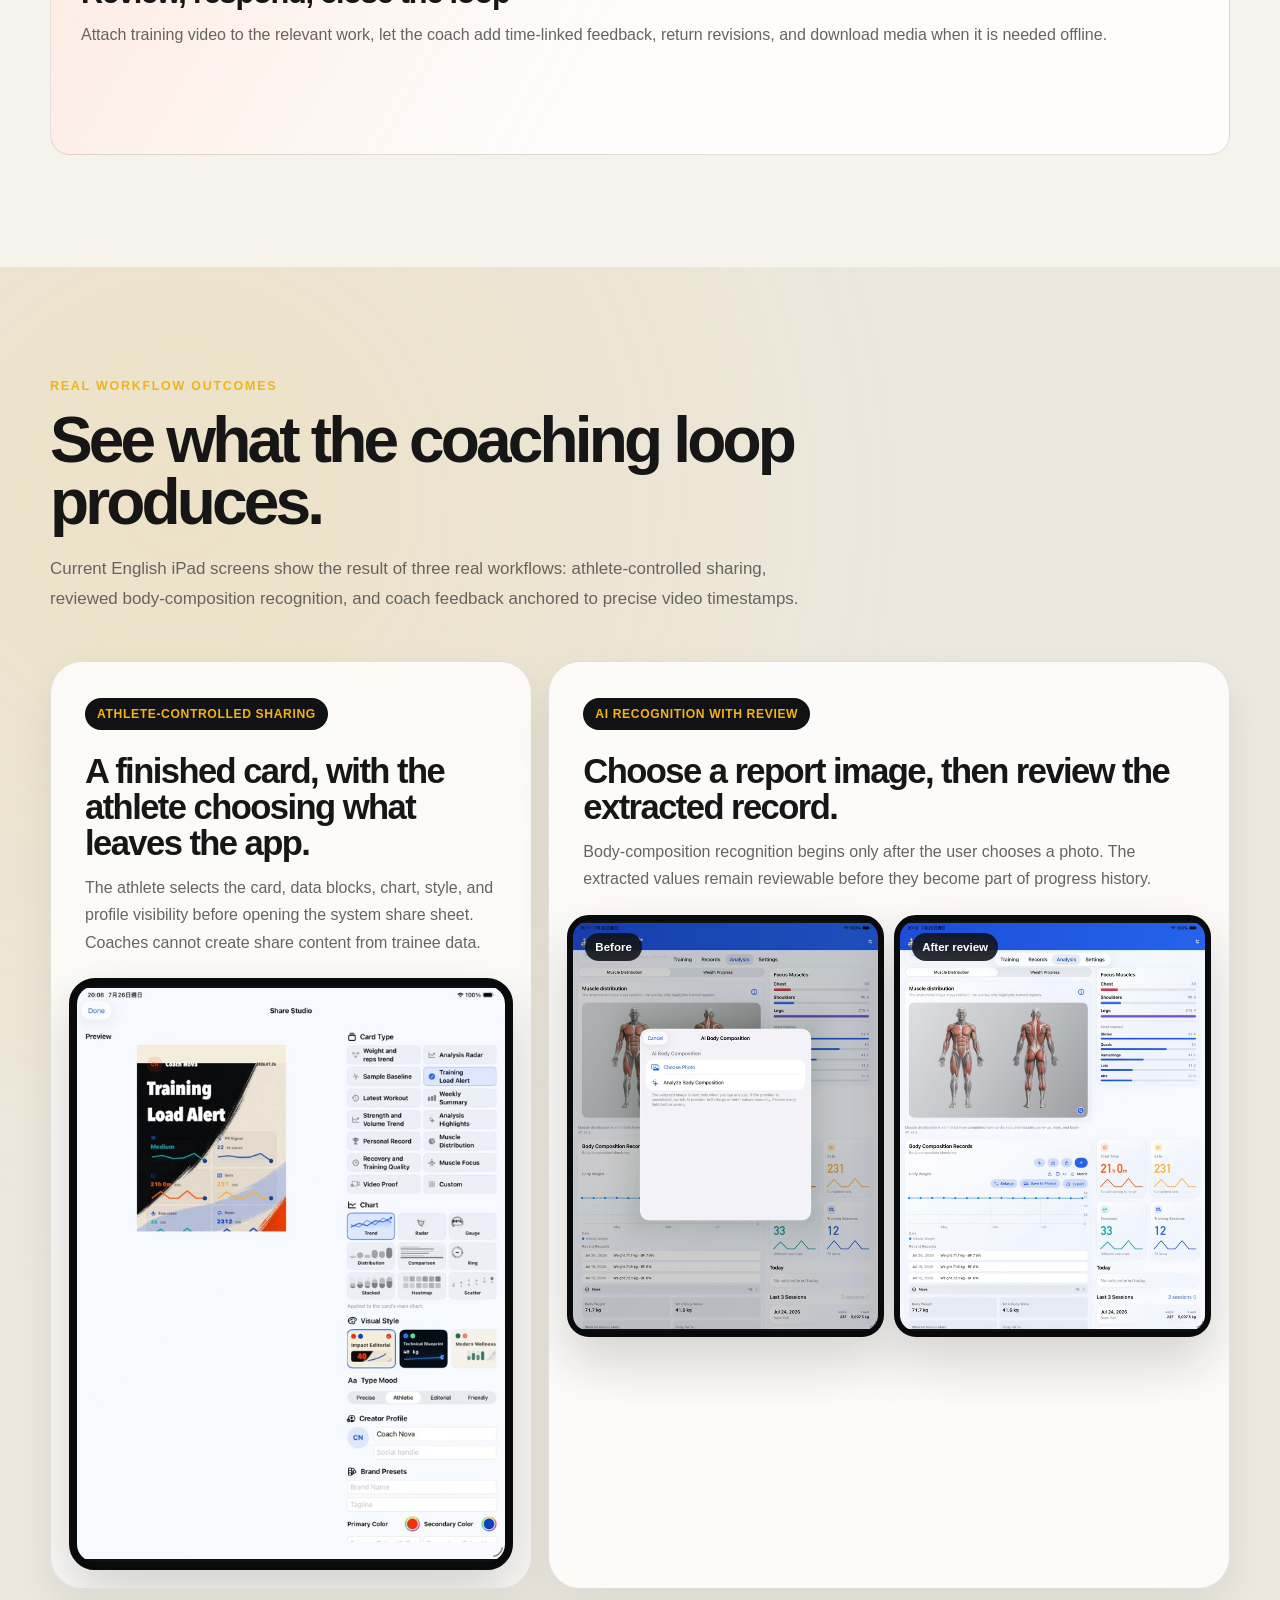
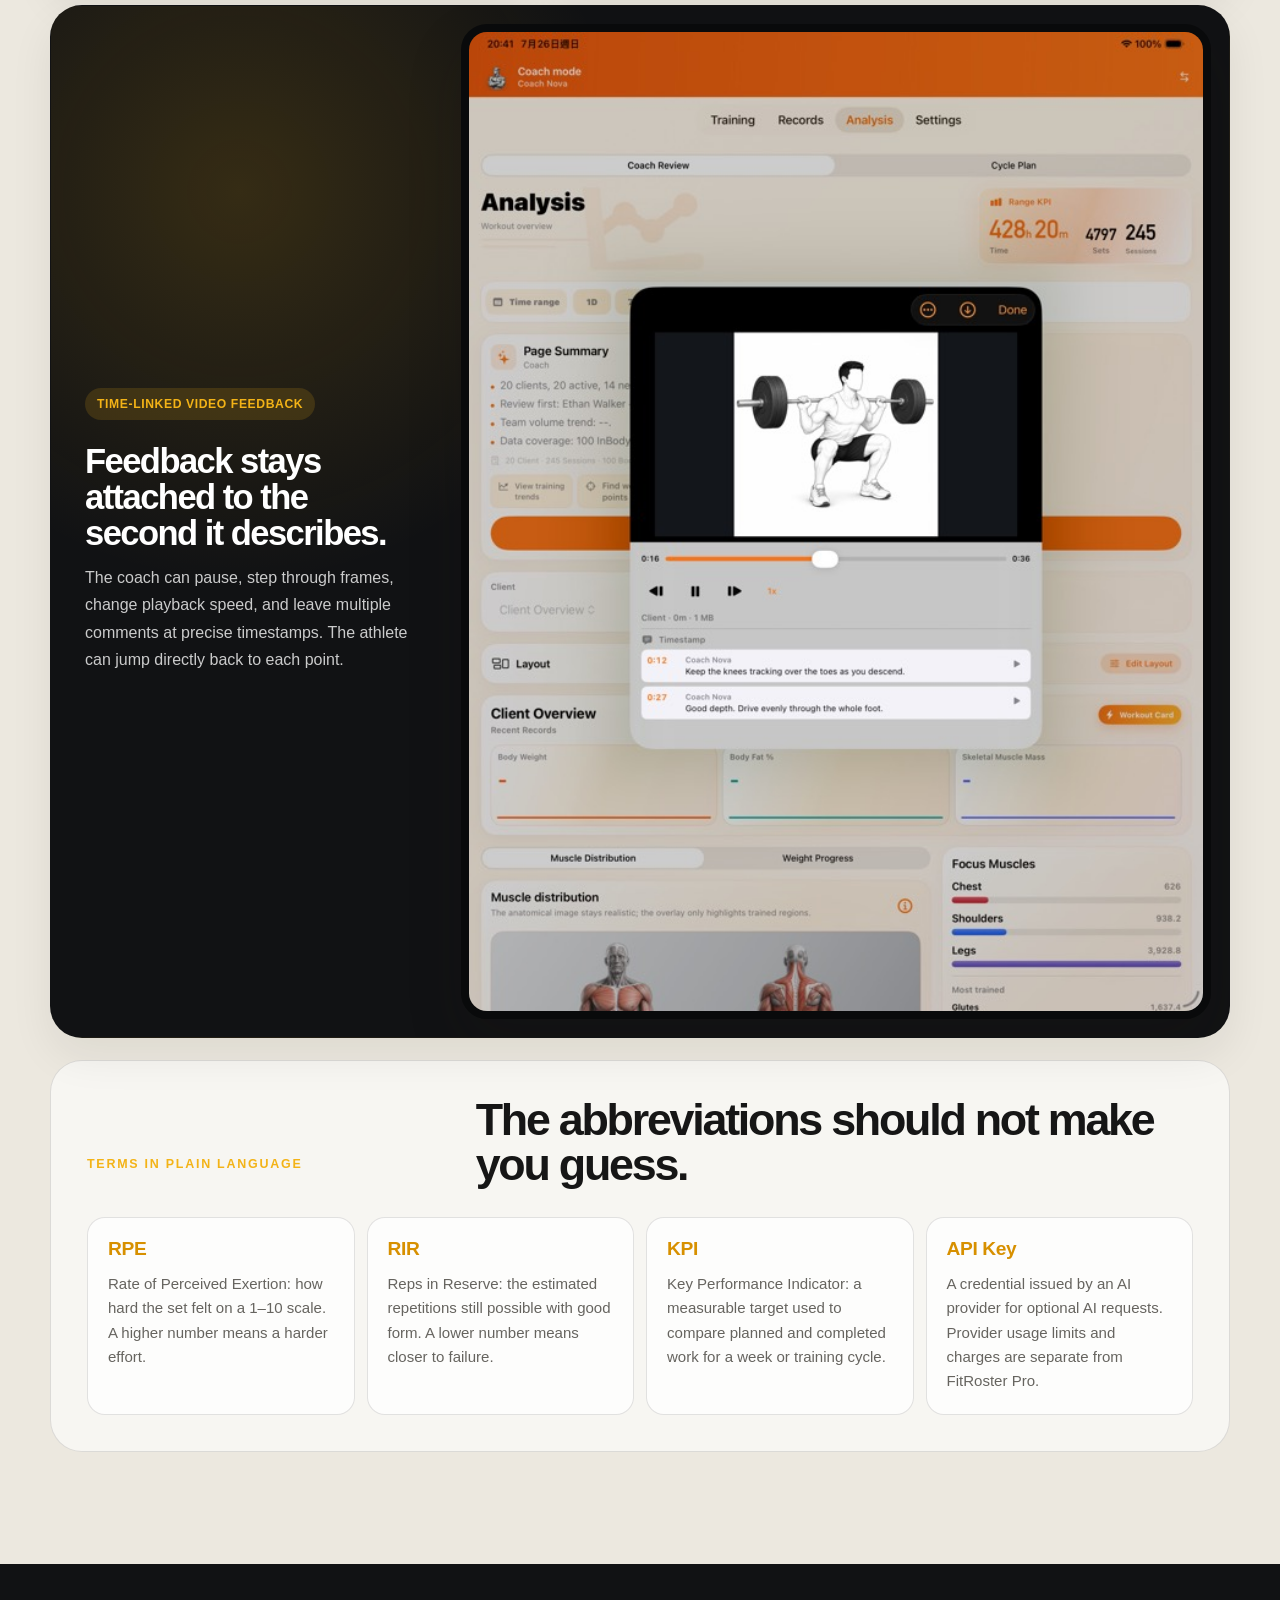
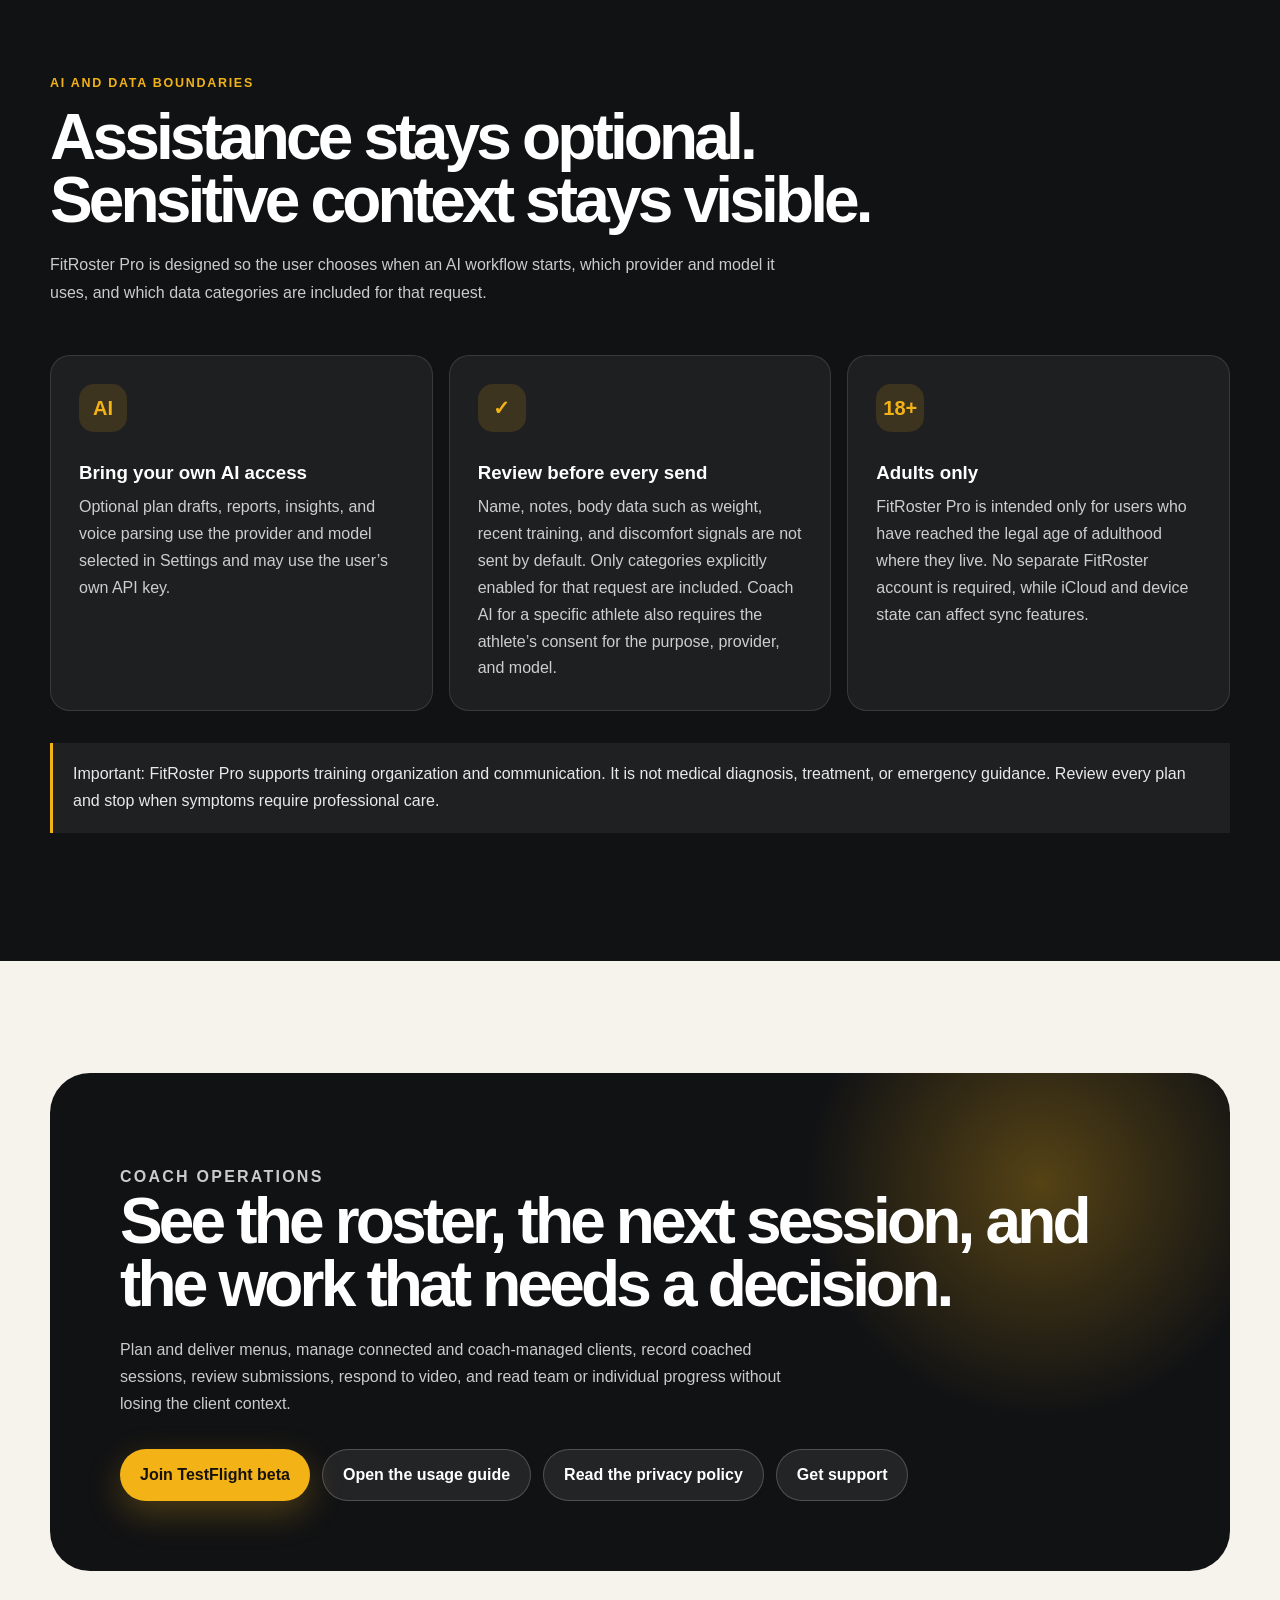
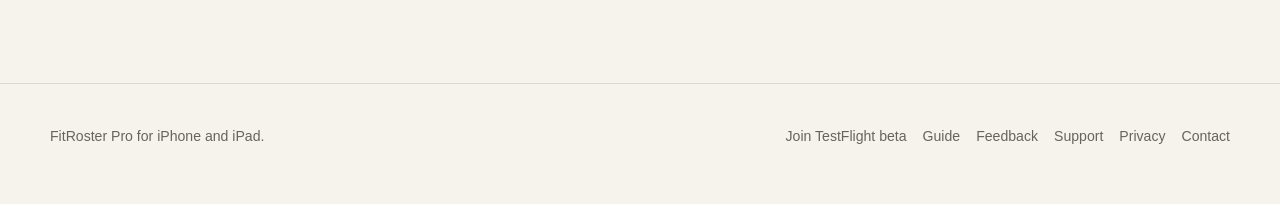
==== commit eb5c808e: "Add public TestFlight beta links" ====
--- a/index.html
+++ b/index.html
@@ -38,7 +38,8 @@
         <a href="#workflow" data-i18n="navWorkflow">Workflow</a>
         <a href="#analysis" data-i18n="navAnalysis">Analysis</a>
         <a href="#trust" data-i18n="navTrust">Privacy &amp; AI</a>
-        <a class="nav-guide" href="guide.html?role=coach#manual" data-role-guide-link data-i18n="navGuide">Guide</a>
+        <a href="guide.html?role=coach#manual" data-role-guide-link data-i18n="navGuide">Guide</a>
+        <a class="nav-guide" href="https://testflight.apple.com/join/k6ksfcfx" target="_blank" rel="noopener noreferrer" data-i18n="testFlightCta">Join TestFlight beta</a>
       </div>
       <label>
         <span class="skip-link" data-i18n="languageLabel">Language</span>
@@ -68,7 +69,8 @@
           <p class="hero-statement" data-i18n="heroStatement">Run your roster, deliver training, and make the next coaching decision in one workspace.</p>
           <p class="hero-copy" data-i18n="heroCopy">Built for the work around every session: client context, schedules, plan delivery, assisted logging, submission review, and progress analysis—without leaving the athlete experience behind.</p>
           <div class="button-row">
-            <a class="button primary" href="guide.html?role=coach#manual" data-role-guide-link data-i18n="heroPrimary">Explore the complete guide</a>
+            <a class="button primary" href="https://testflight.apple.com/join/k6ksfcfx" target="_blank" rel="noopener noreferrer" data-i18n="testFlightCta">Join TestFlight beta</a>
+            <a class="button secondary" href="guide.html?role=coach#manual" data-role-guide-link data-i18n="heroPrimary">Explore the complete guide</a>
           </div>
           <ul class="hero-chips" aria-label="Product highlights" data-i18n-attr="aria-label:highlightsAria">
             <li data-i18n="chipRoles">Coach + athlete roles</li>
@@ -367,7 +369,8 @@
         <h2 data-i18n="ctaTitle">Follow the complete coach and athlete workflow.</h2>
         <p data-i18n="ctaCopy">The live guide covers setup, coach-managed clients, connection states, planning, session records, review, analysis, optional AI, backup, and privacy controls in every supported language.</p>
         <div class="button-row">
-          <a class="button primary" href="guide.html?role=coach#manual" data-role-guide-link data-i18n="ctaGuide">Open the usage guide</a>
+          <a class="button primary" href="https://testflight.apple.com/join/k6ksfcfx" target="_blank" rel="noopener noreferrer" data-i18n="testFlightCta">Join TestFlight beta</a>
+          <a class="button secondary" href="guide.html?role=coach#manual" data-role-guide-link data-i18n="ctaGuide">Open the usage guide</a>
           <a class="button secondary" href="privacy.html" data-i18n="ctaPrivacy">Read the privacy policy</a>
           <a class="button secondary" href="support.html" data-i18n="ctaSupport">Get support</a>
         </div>
@@ -379,6 +382,7 @@
     <div class="footer-shell">
       <span data-i18n="footerCopy">FitRoster Pro for iPhone and iPad.</span>
       <div class="footer-links">
+        <a href="https://testflight.apple.com/join/k6ksfcfx" target="_blank" rel="noopener noreferrer" data-i18n="testFlightCta">Join TestFlight beta</a>
         <a href="guide.html?role=coach#manual" data-role-guide-link data-i18n="footerGuide">Guide</a>
         <a href="feedback.html" data-i18n="footerFeedback">Feedback</a>
         <a href="support.html" data-i18n="footerSupport">Support</a>
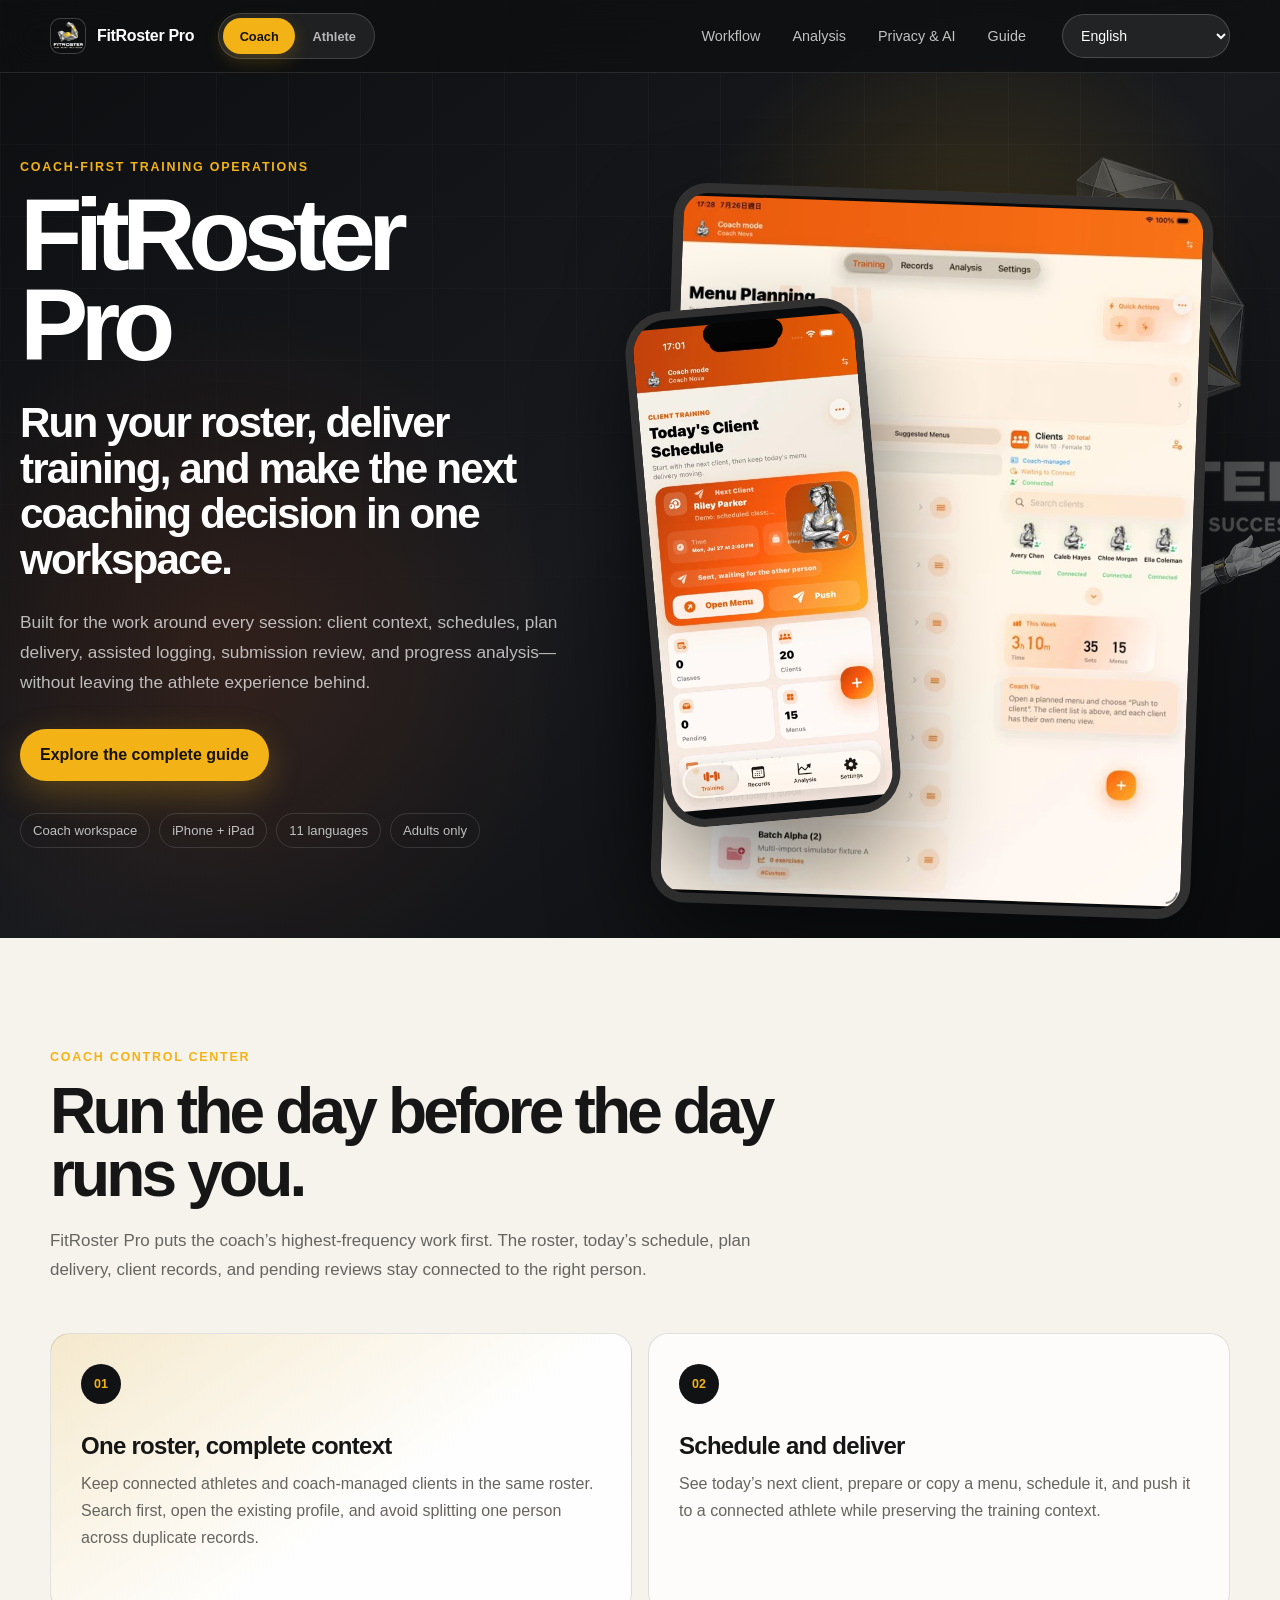
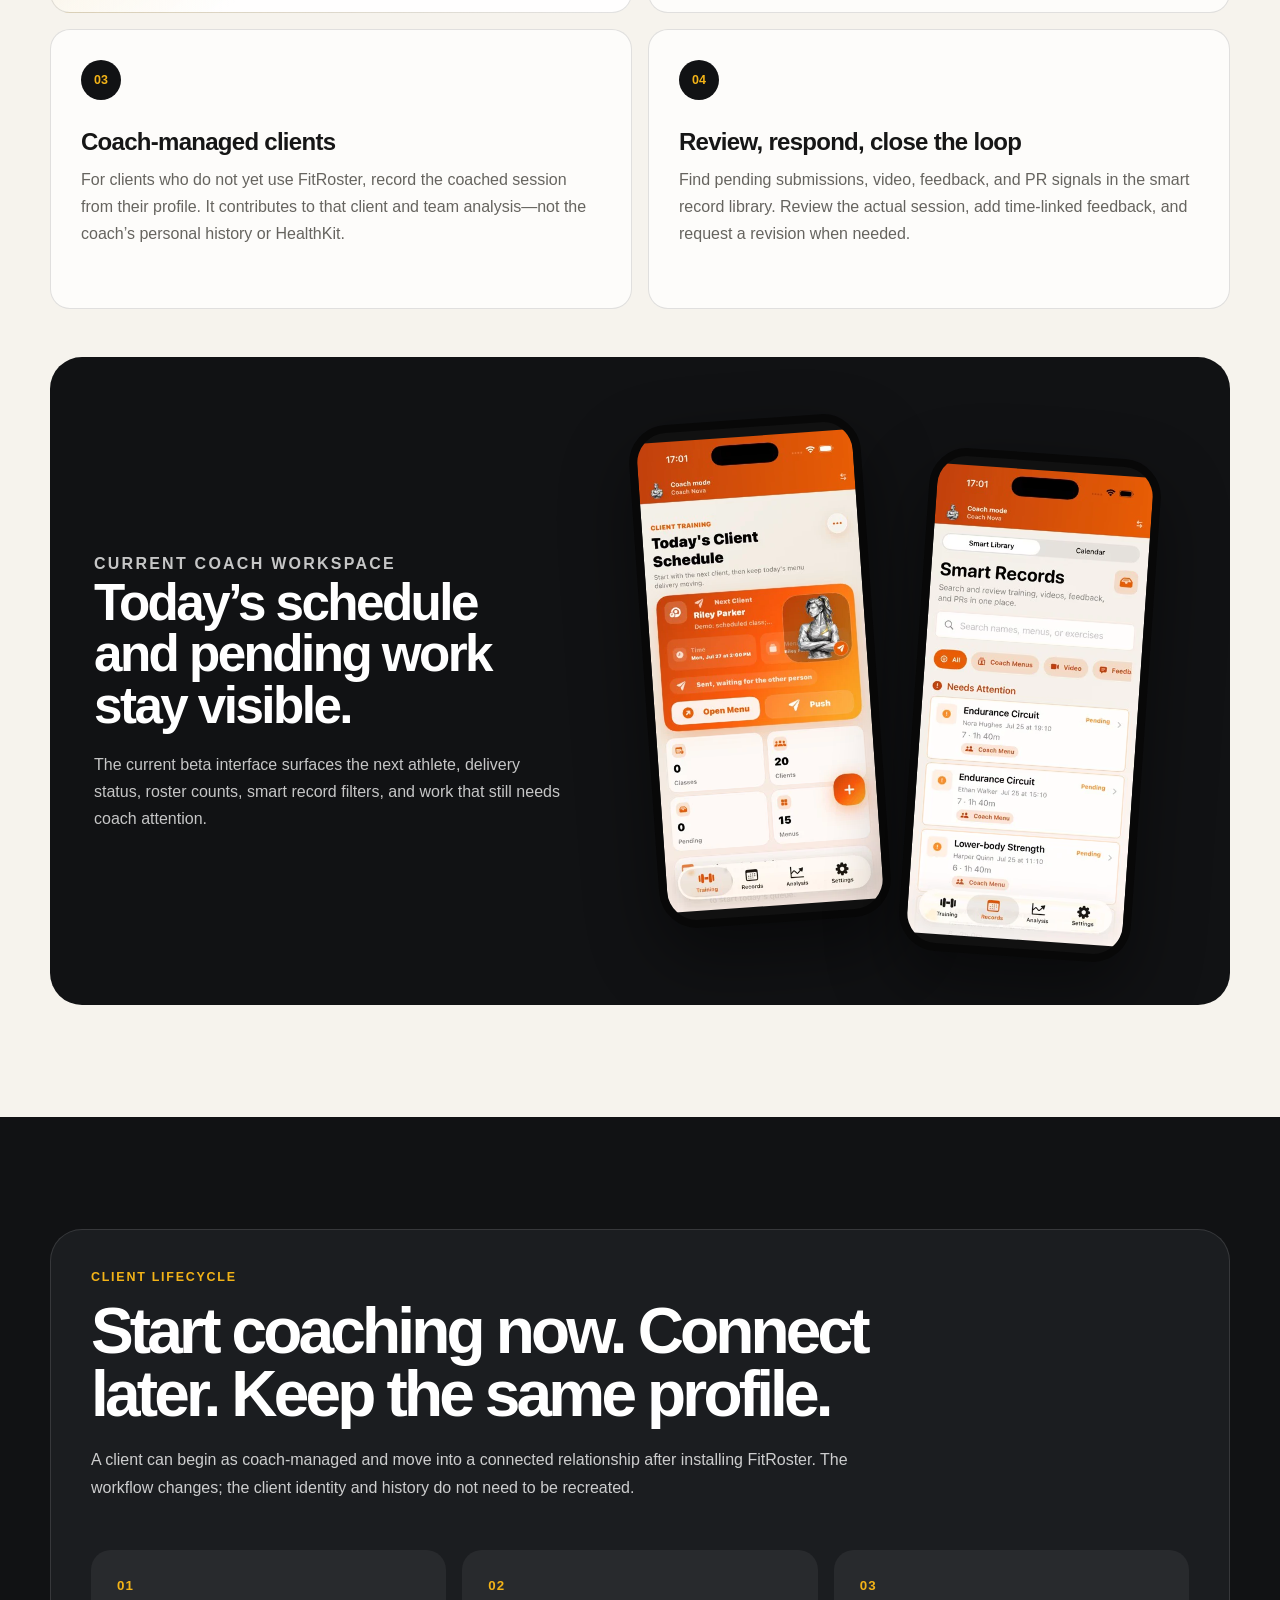
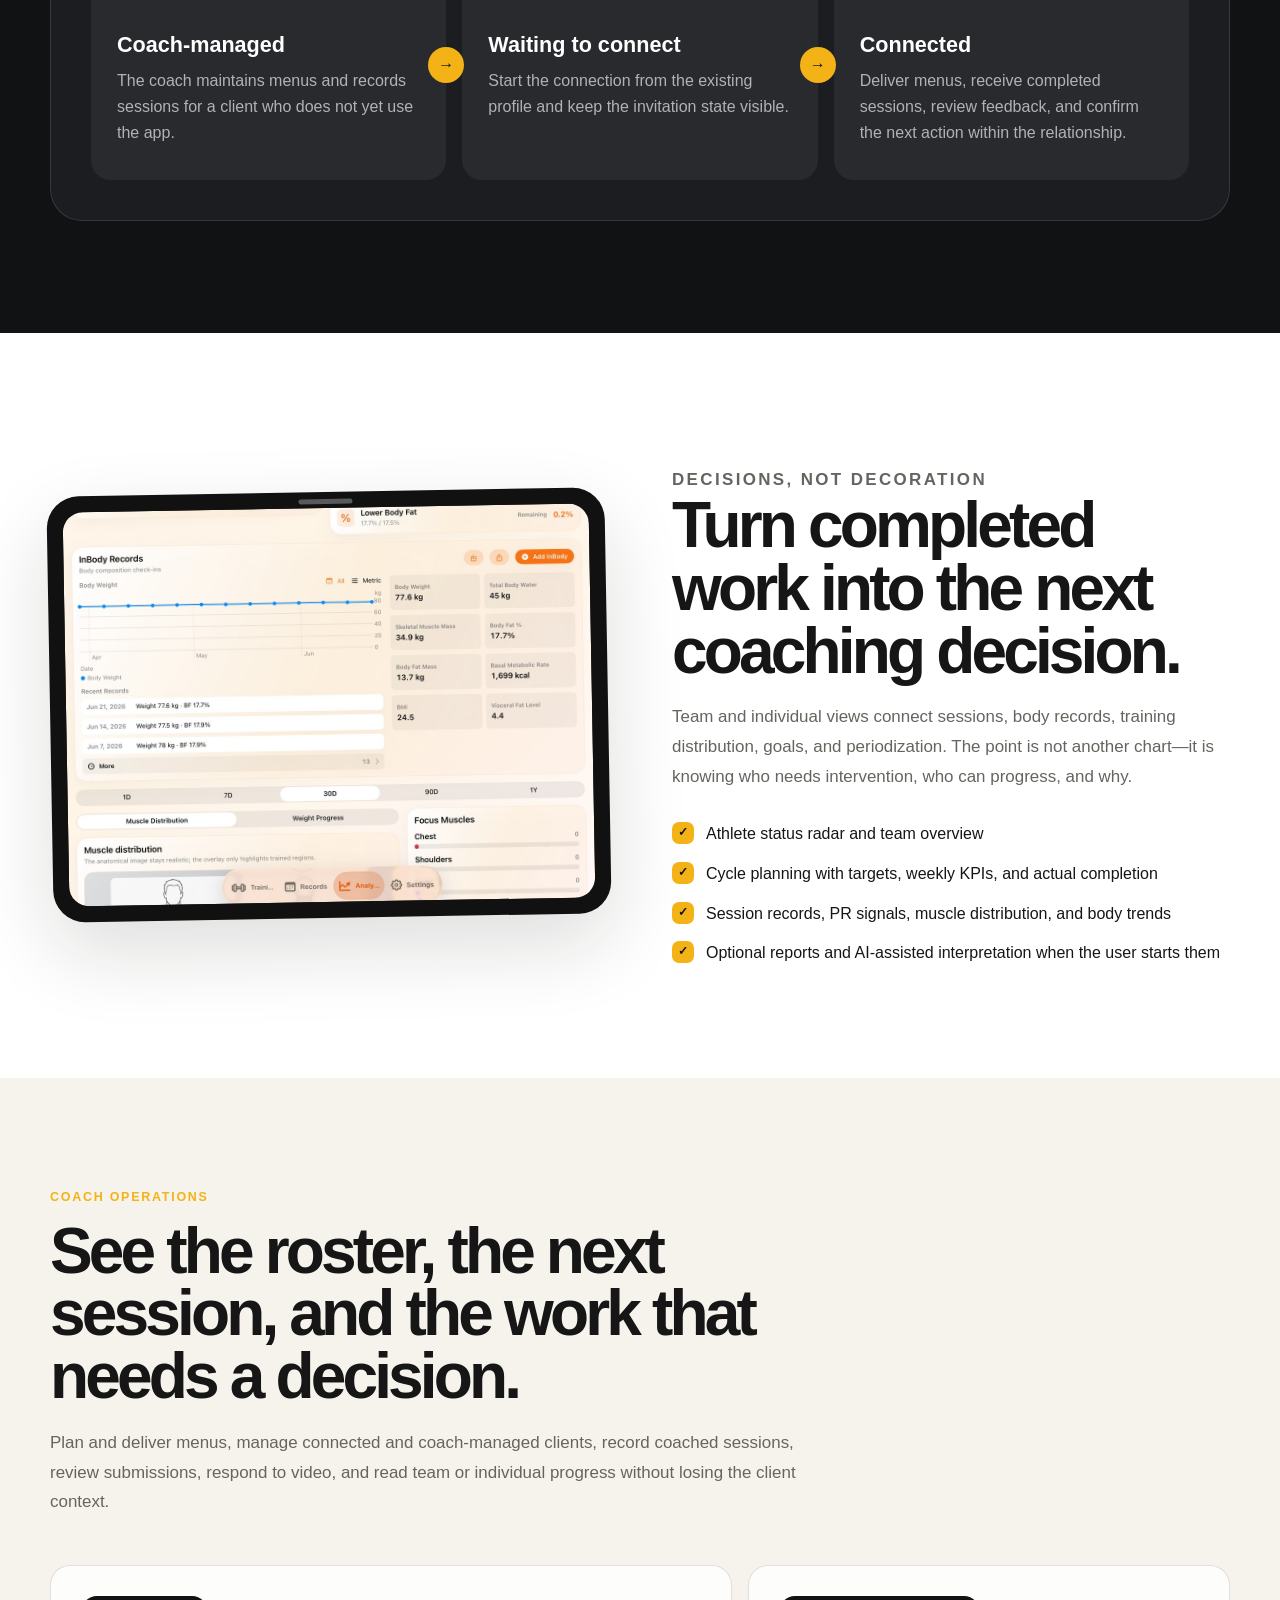
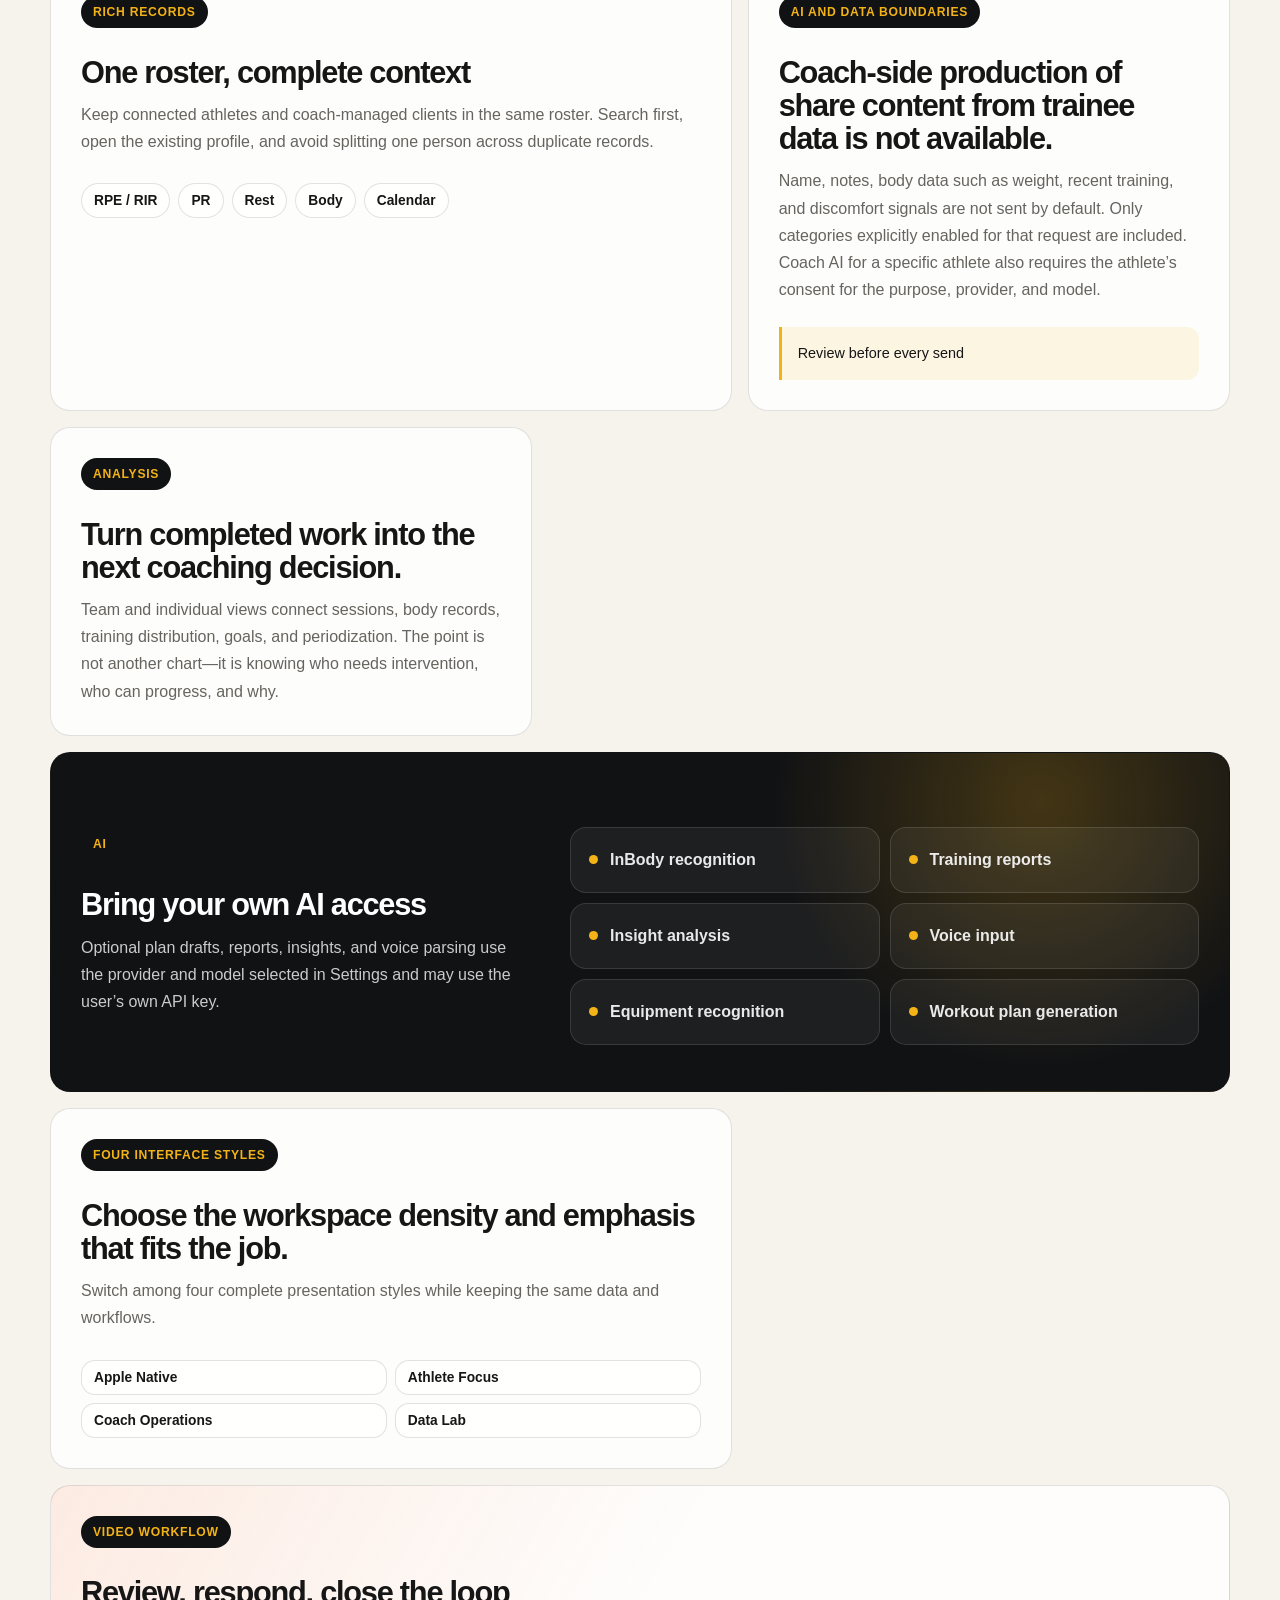
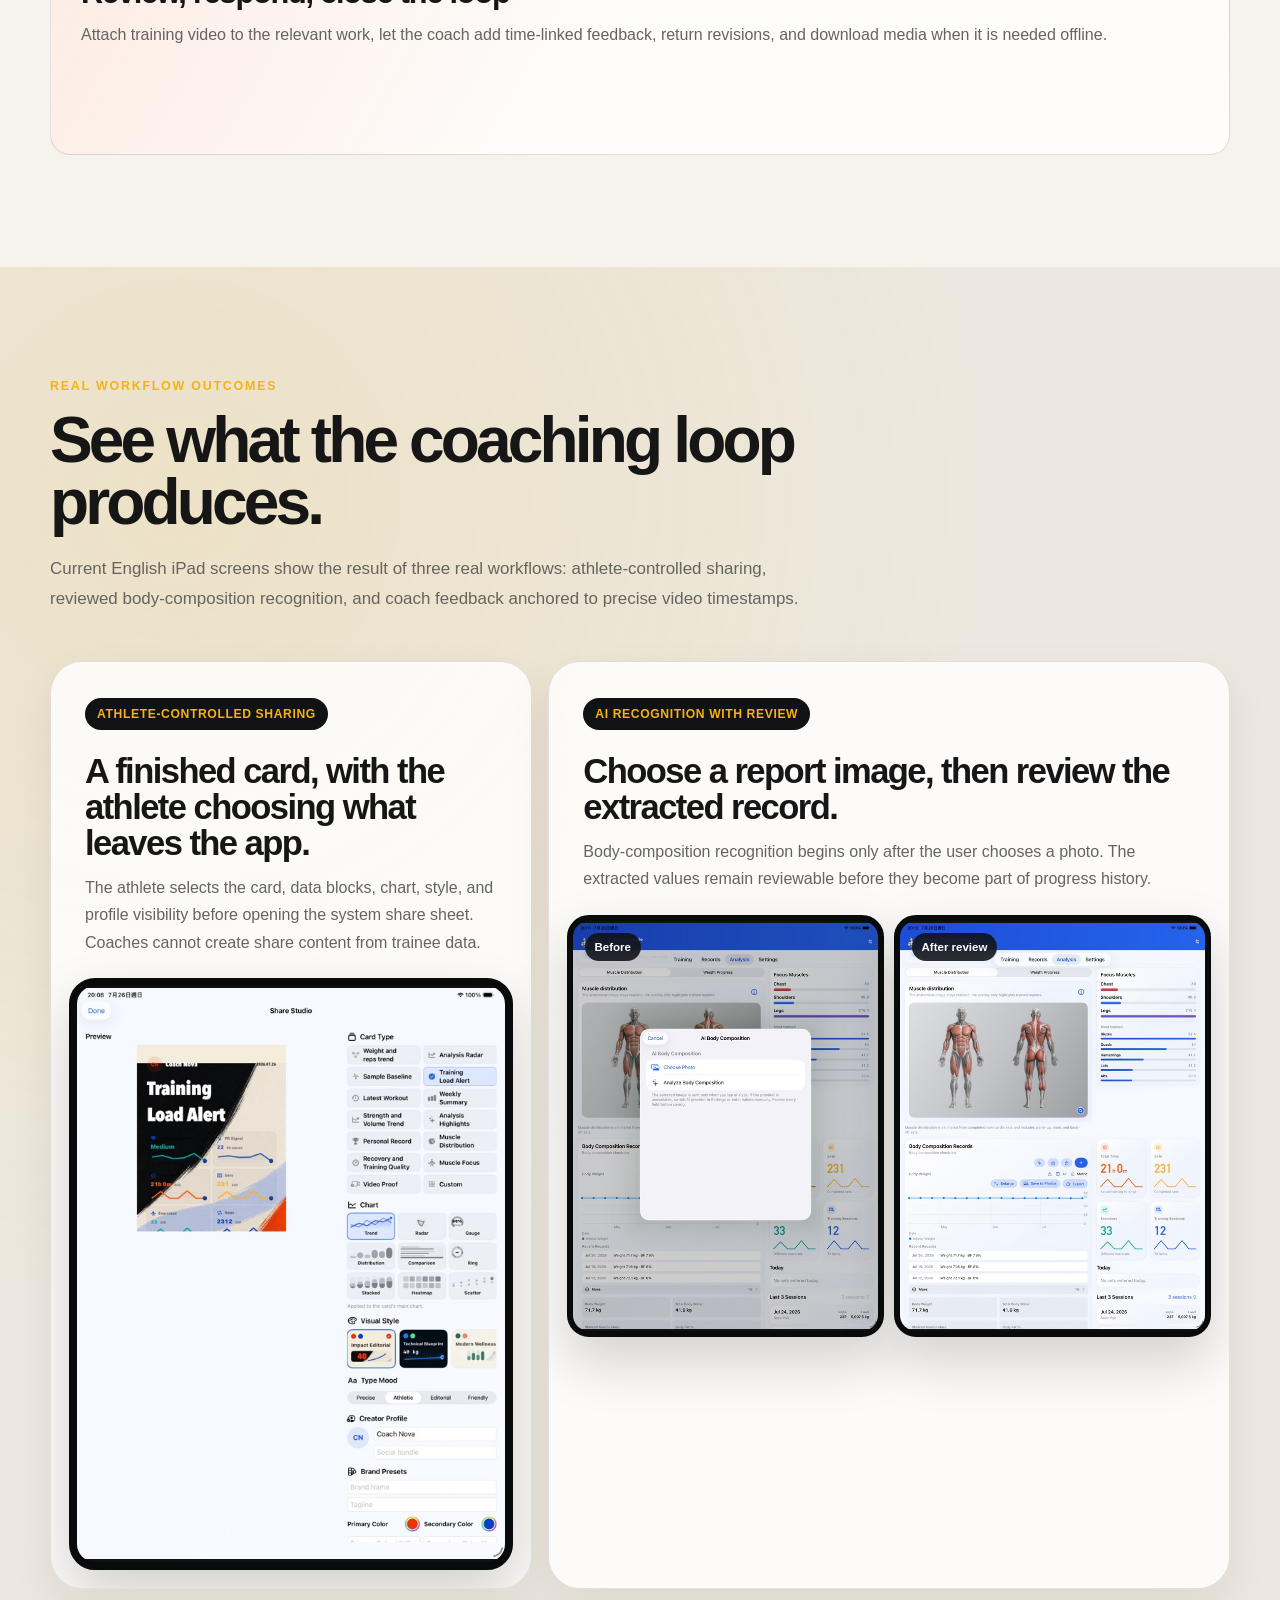
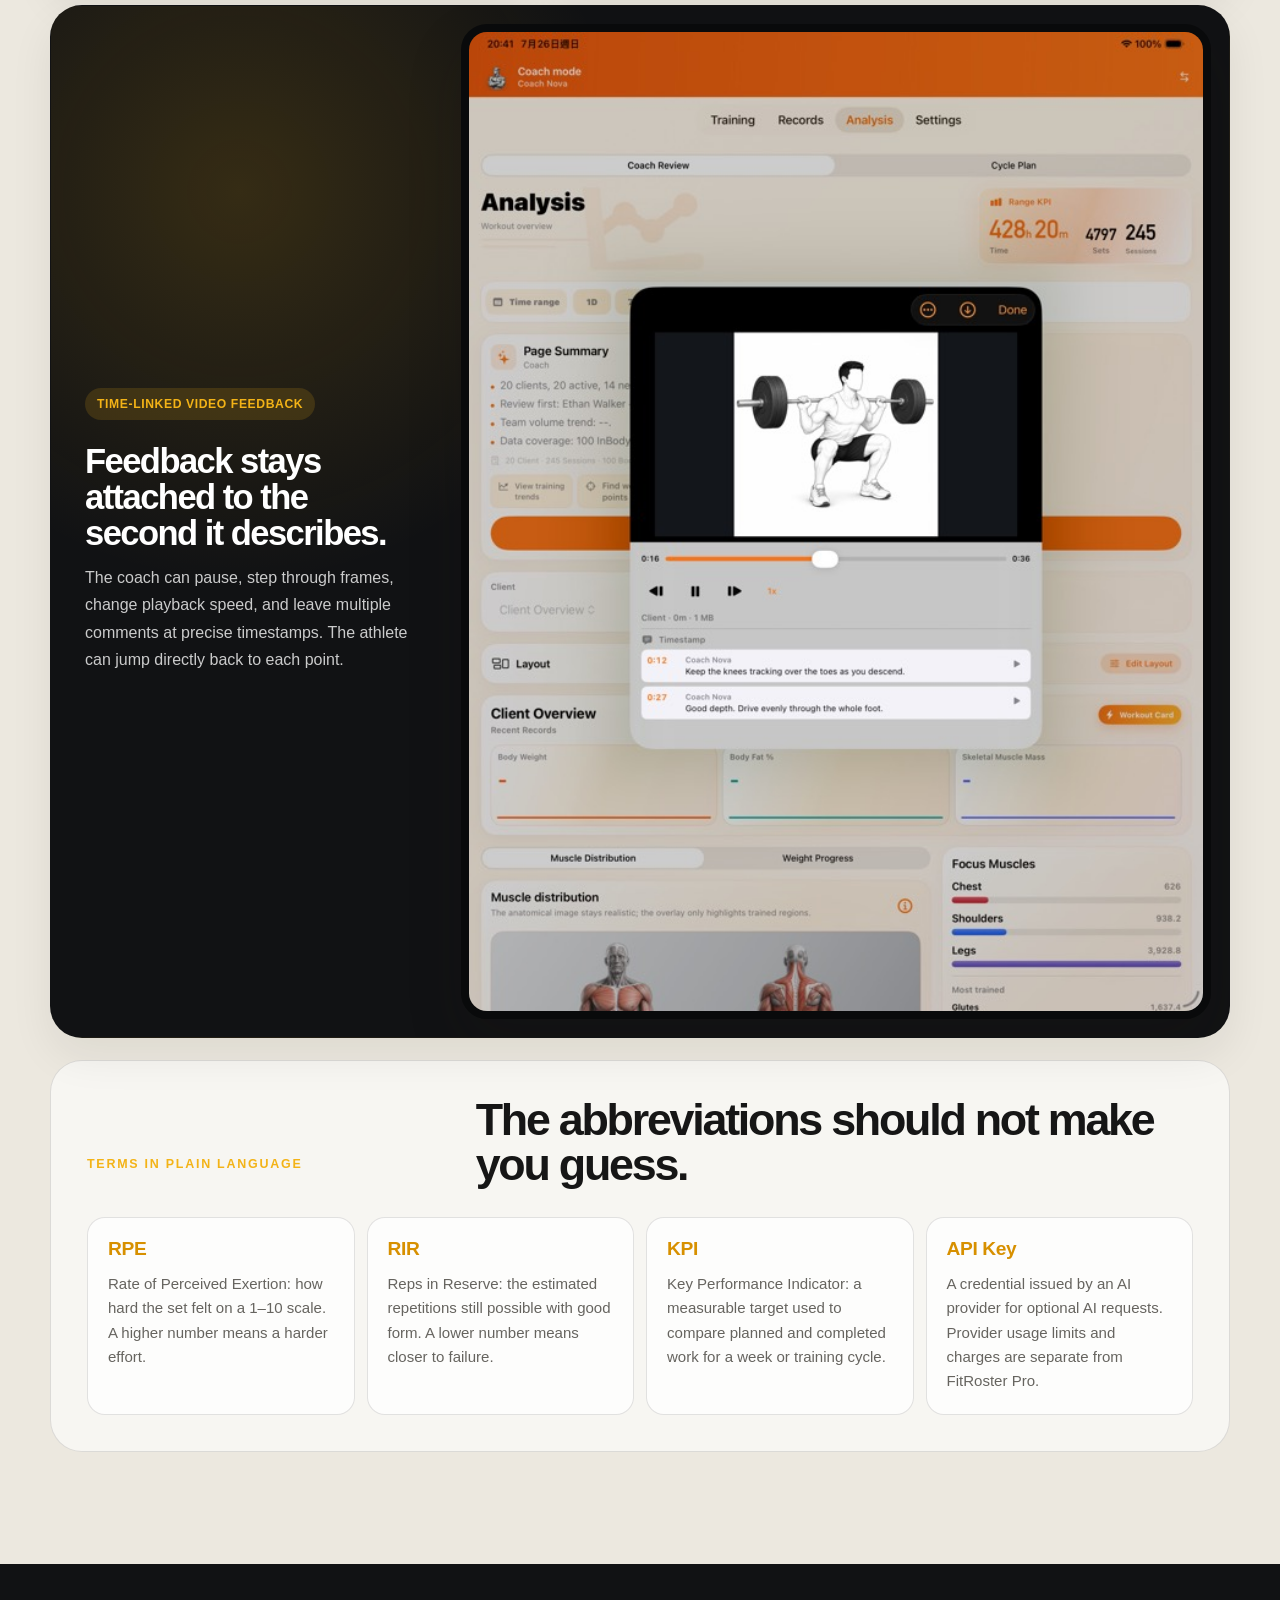
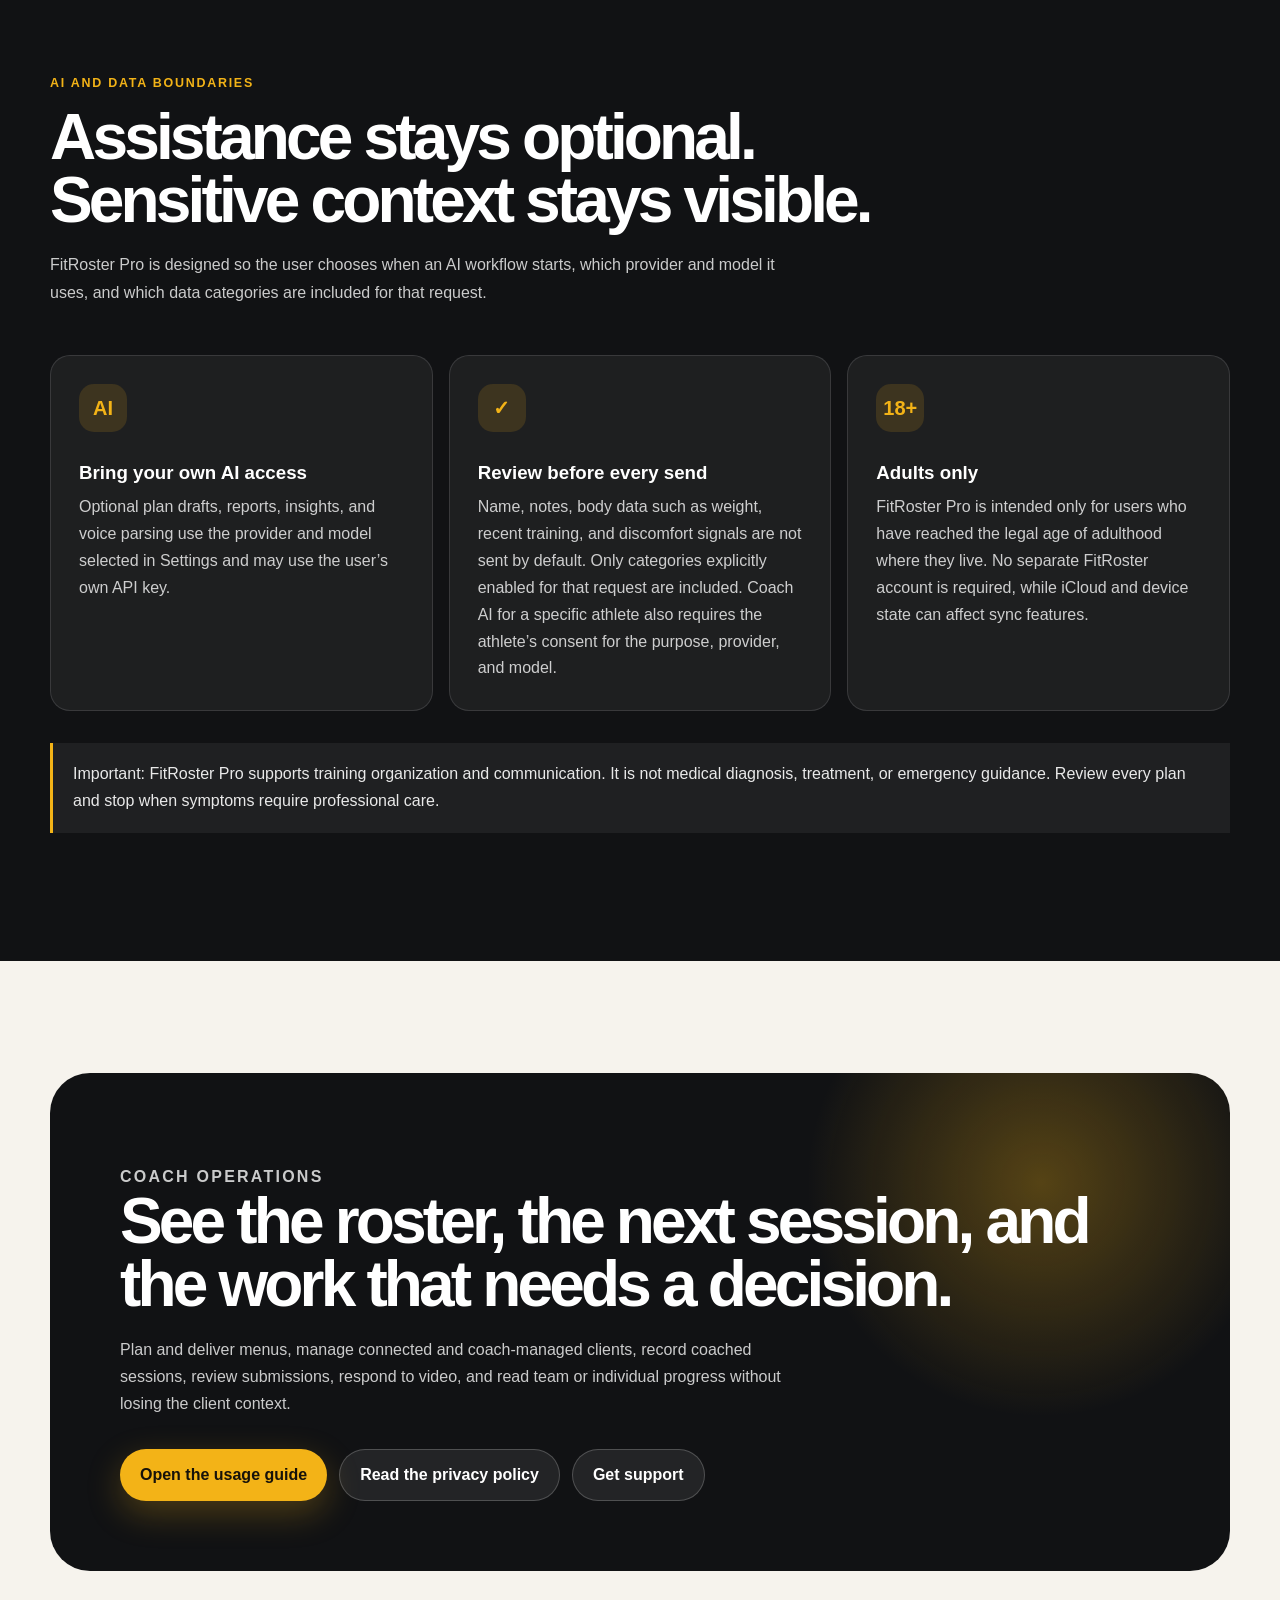
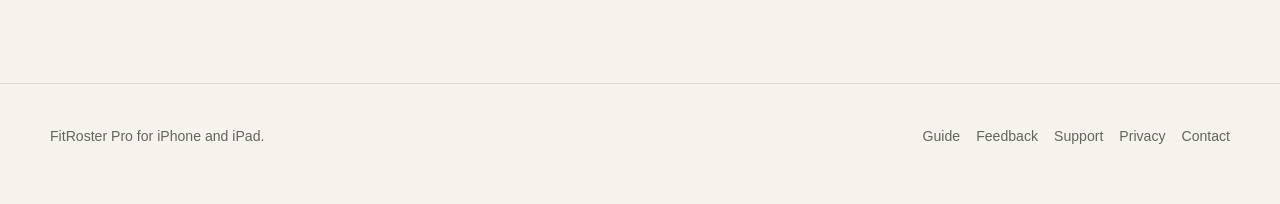
==== commit d97adbc1: "Remove public TestFlight beta links" ====
--- a/index.html
+++ b/index.html
@@ -38,8 +38,7 @@
         <a href="#workflow" data-i18n="navWorkflow">Workflow</a>
         <a href="#analysis" data-i18n="navAnalysis">Analysis</a>
         <a href="#trust" data-i18n="navTrust">Privacy &amp; AI</a>
-        <a href="guide.html?role=coach#manual" data-role-guide-link data-i18n="navGuide">Guide</a>
-        <a class="nav-guide" href="https://testflight.apple.com/join/k6ksfcfx" target="_blank" rel="noopener noreferrer" data-i18n="testFlightCta">Join TestFlight beta</a>
+        <a class="nav-guide" href="guide.html?role=coach#manual" data-role-guide-link data-i18n="navGuide">Guide</a>
       </div>
       <label>
         <span class="skip-link" data-i18n="languageLabel">Language</span>
@@ -69,8 +68,7 @@
           <p class="hero-statement" data-i18n="heroStatement">Run your roster, deliver training, and make the next coaching decision in one workspace.</p>
           <p class="hero-copy" data-i18n="heroCopy">Built for the work around every session: client context, schedules, plan delivery, assisted logging, submission review, and progress analysis—without leaving the athlete experience behind.</p>
           <div class="button-row">
-            <a class="button primary" href="https://testflight.apple.com/join/k6ksfcfx" target="_blank" rel="noopener noreferrer" data-i18n="testFlightCta">Join TestFlight beta</a>
-            <a class="button secondary" href="guide.html?role=coach#manual" data-role-guide-link data-i18n="heroPrimary">Explore the complete guide</a>
+            <a class="button primary" href="guide.html?role=coach#manual" data-role-guide-link data-i18n="heroPrimary">Explore the complete guide</a>
           </div>
           <ul class="hero-chips" aria-label="Product highlights" data-i18n-attr="aria-label:highlightsAria">
             <li data-i18n="chipRoles">Coach + athlete roles</li>
@@ -369,8 +367,7 @@
         <h2 data-i18n="ctaTitle">Follow the complete coach and athlete workflow.</h2>
         <p data-i18n="ctaCopy">The live guide covers setup, coach-managed clients, connection states, planning, session records, review, analysis, optional AI, backup, and privacy controls in every supported language.</p>
         <div class="button-row">
-          <a class="button primary" href="https://testflight.apple.com/join/k6ksfcfx" target="_blank" rel="noopener noreferrer" data-i18n="testFlightCta">Join TestFlight beta</a>
-          <a class="button secondary" href="guide.html?role=coach#manual" data-role-guide-link data-i18n="ctaGuide">Open the usage guide</a>
+          <a class="button primary" href="guide.html?role=coach#manual" data-role-guide-link data-i18n="ctaGuide">Open the usage guide</a>
           <a class="button secondary" href="privacy.html" data-i18n="ctaPrivacy">Read the privacy policy</a>
           <a class="button secondary" href="support.html" data-i18n="ctaSupport">Get support</a>
         </div>
@@ -382,7 +379,6 @@
     <div class="footer-shell">
       <span data-i18n="footerCopy">FitRoster Pro for iPhone and iPad.</span>
       <div class="footer-links">
-        <a href="https://testflight.apple.com/join/k6ksfcfx" target="_blank" rel="noopener noreferrer" data-i18n="testFlightCta">Join TestFlight beta</a>
         <a href="guide.html?role=coach#manual" data-role-guide-link data-i18n="footerGuide">Guide</a>
         <a href="feedback.html" data-i18n="footerFeedback">Feedback</a>
         <a href="support.html" data-i18n="footerSupport">Support</a>
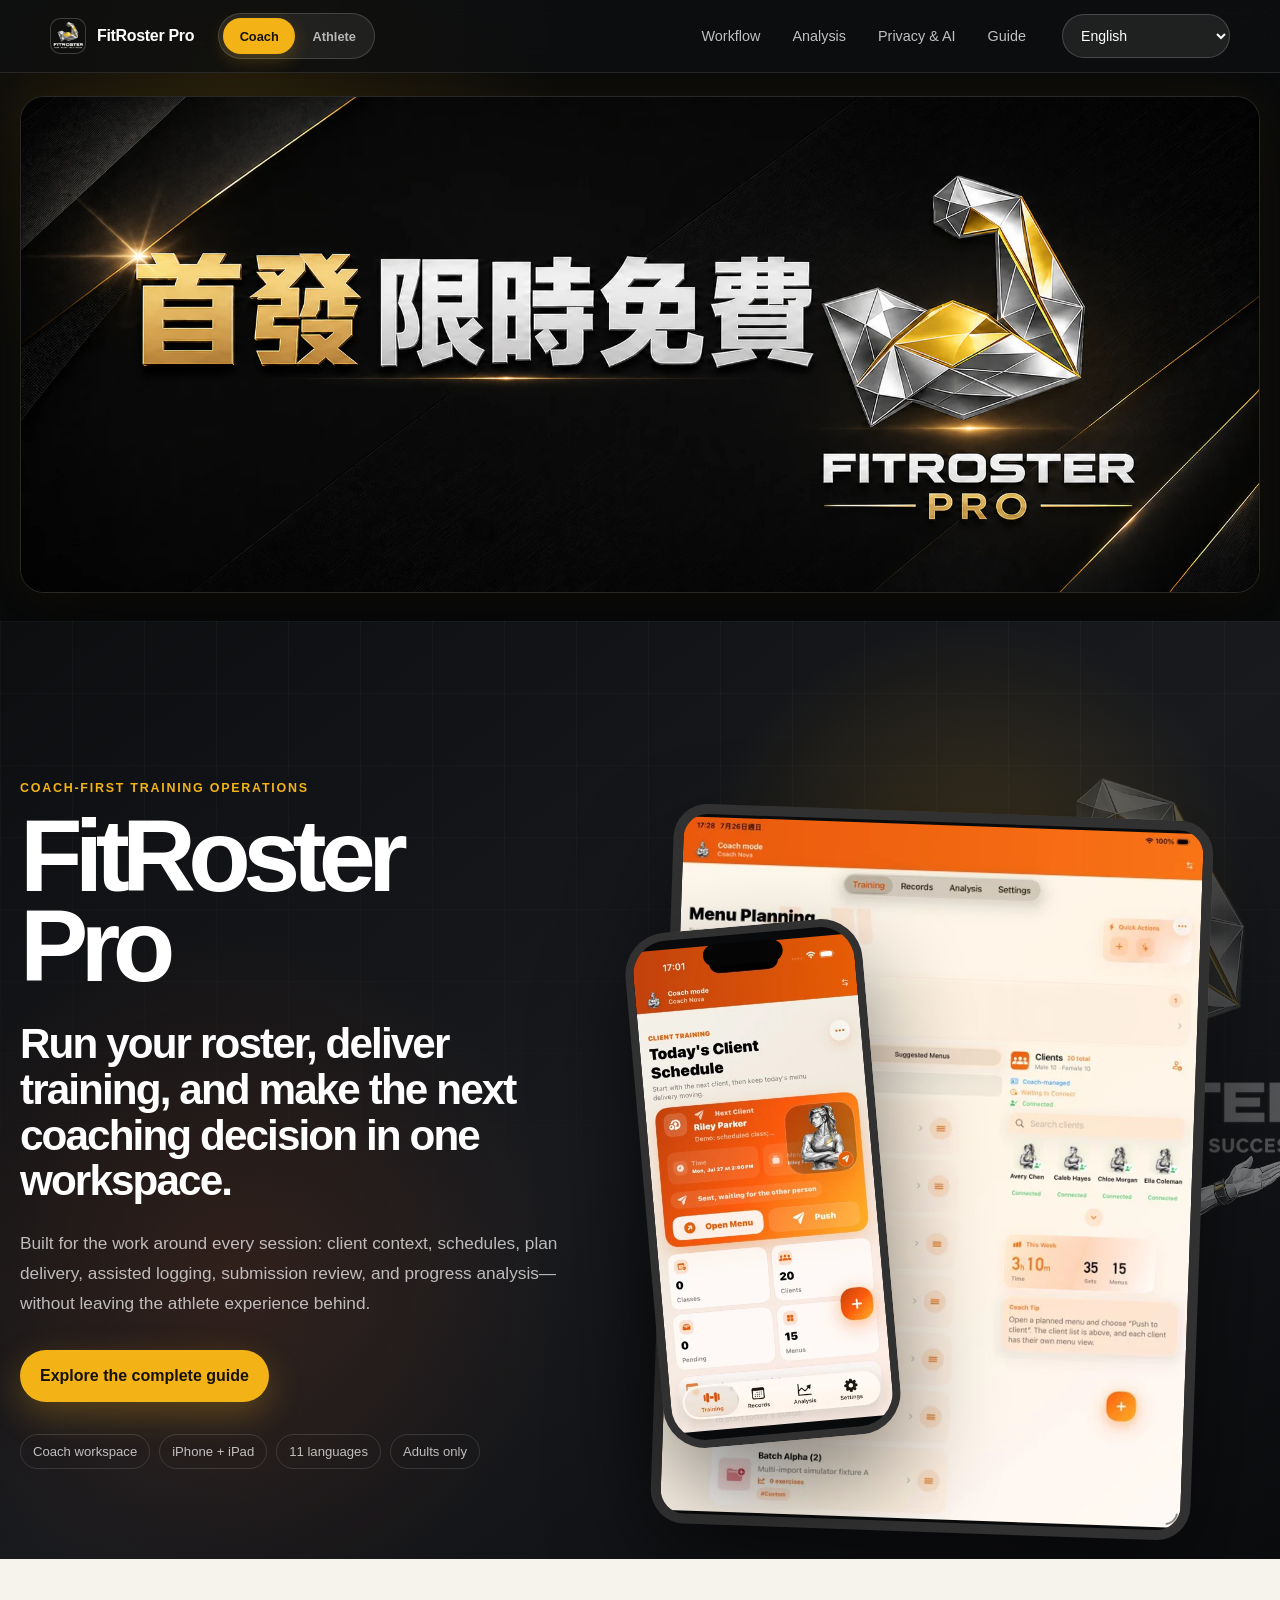
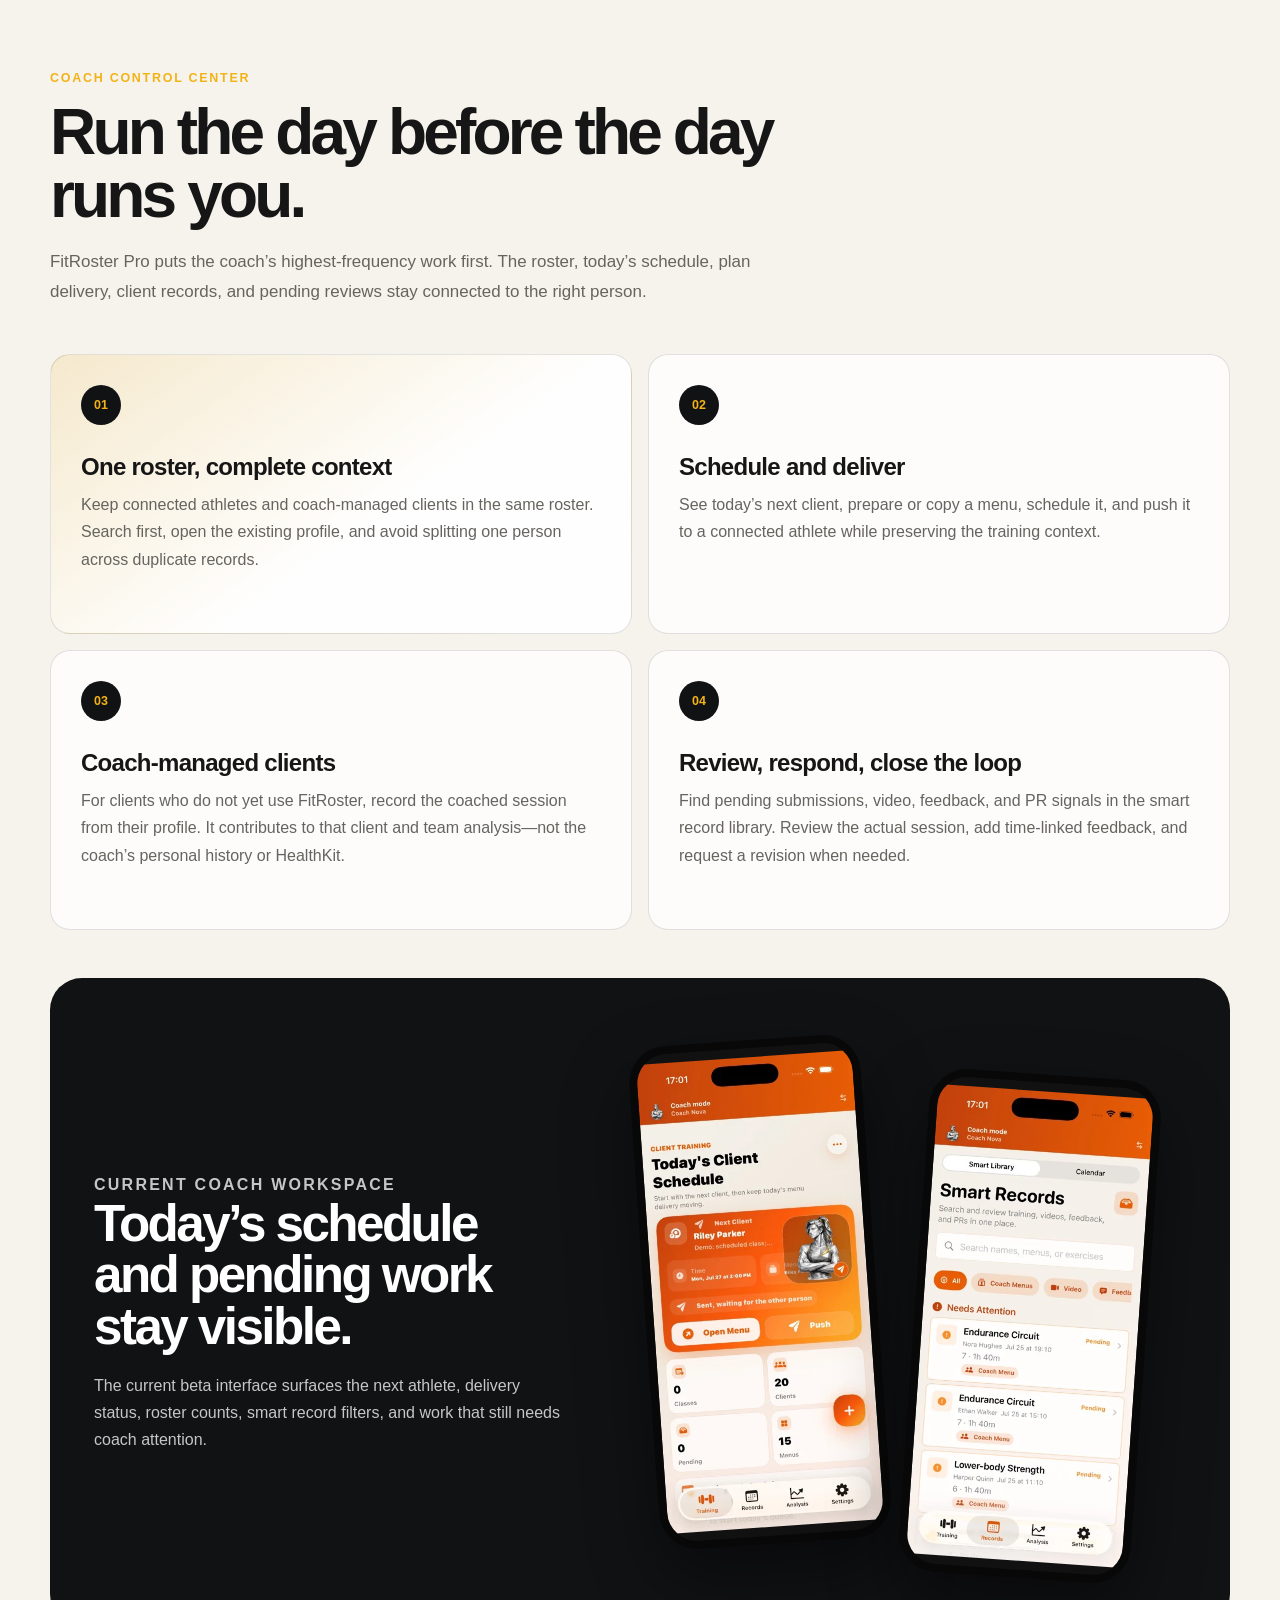
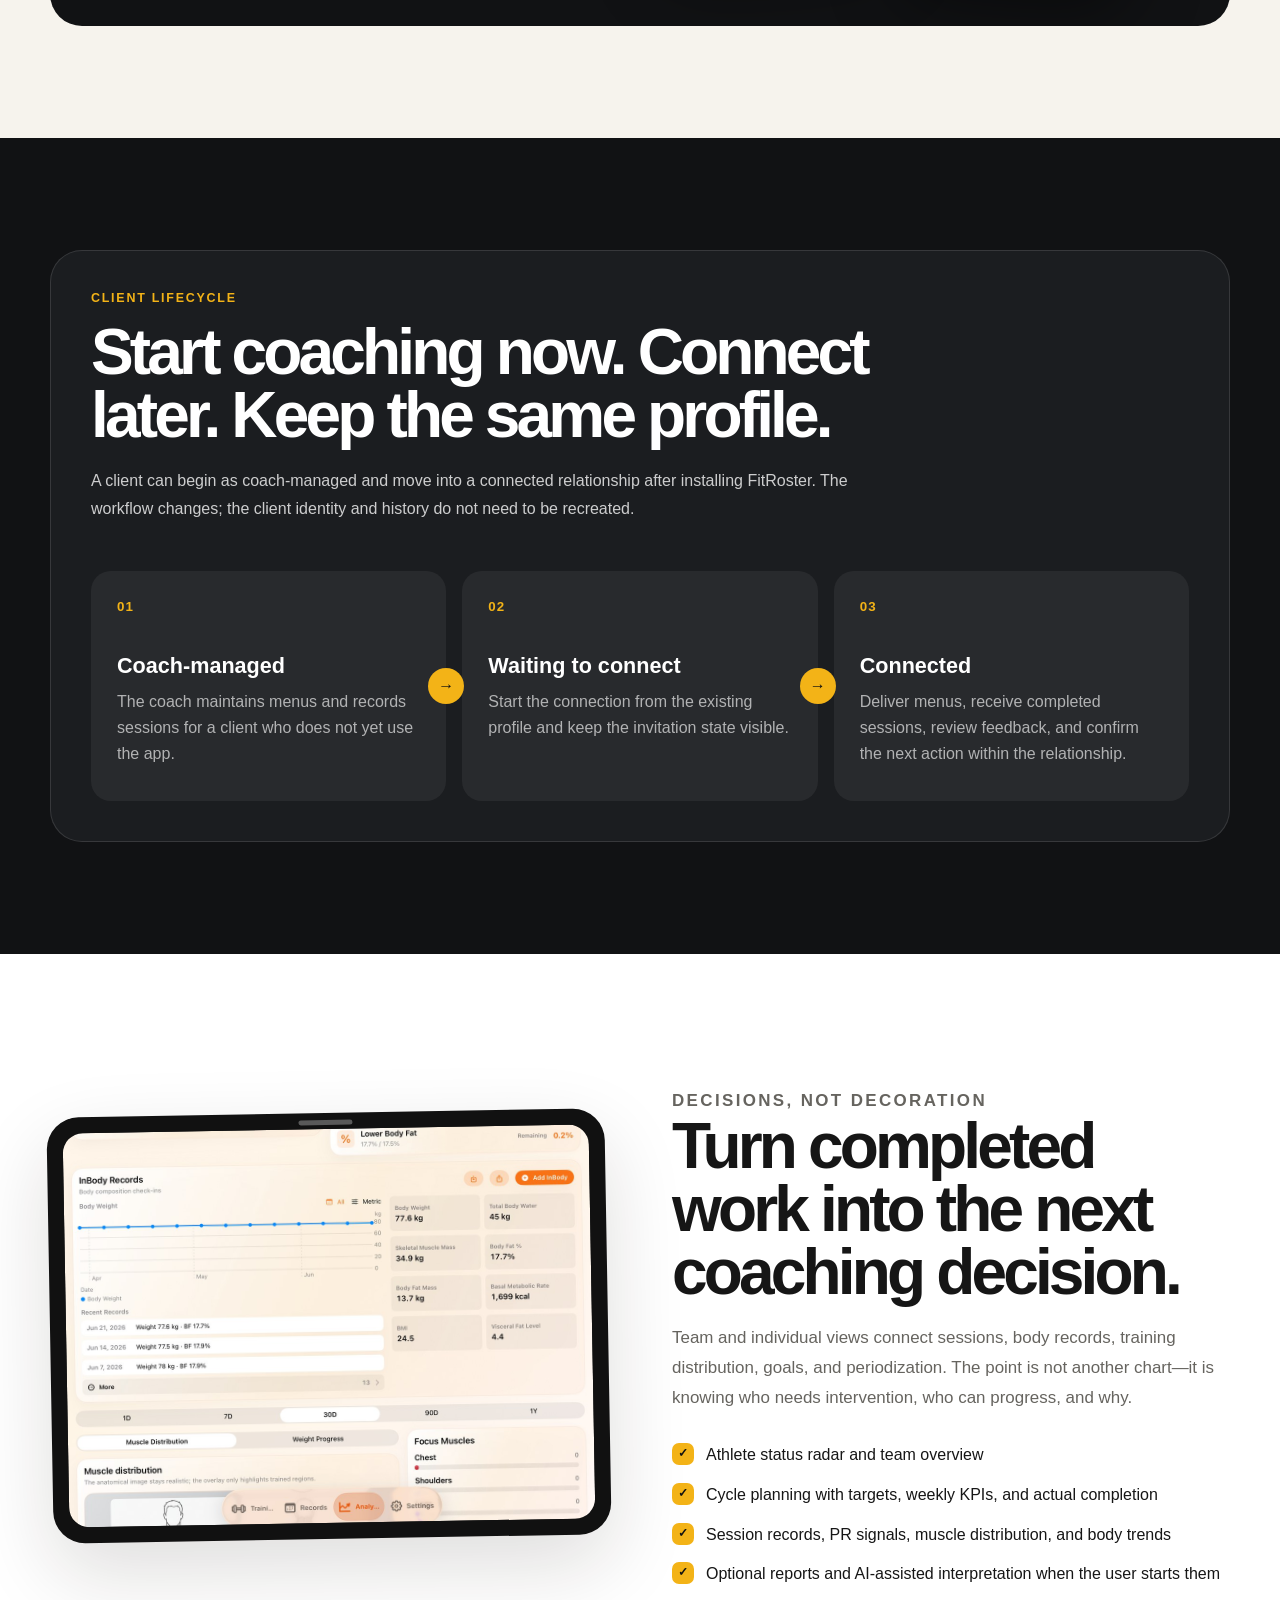
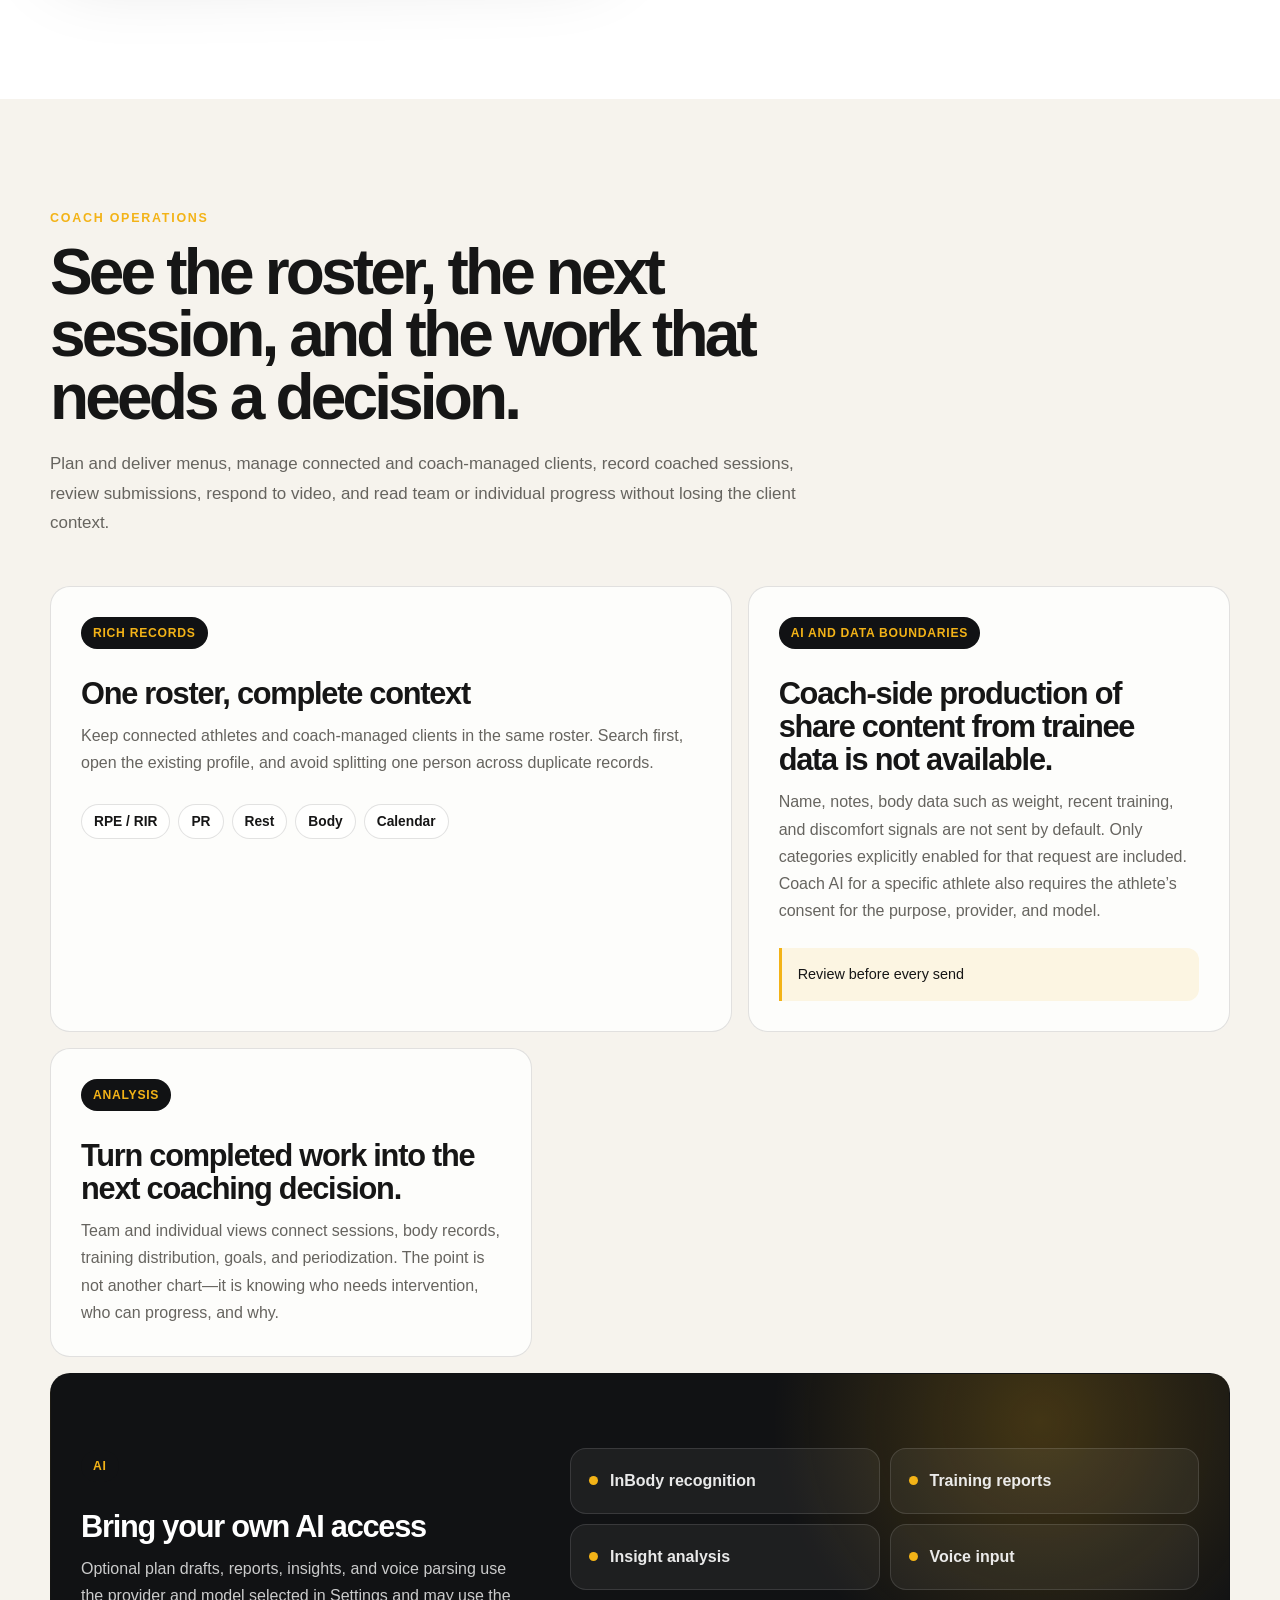
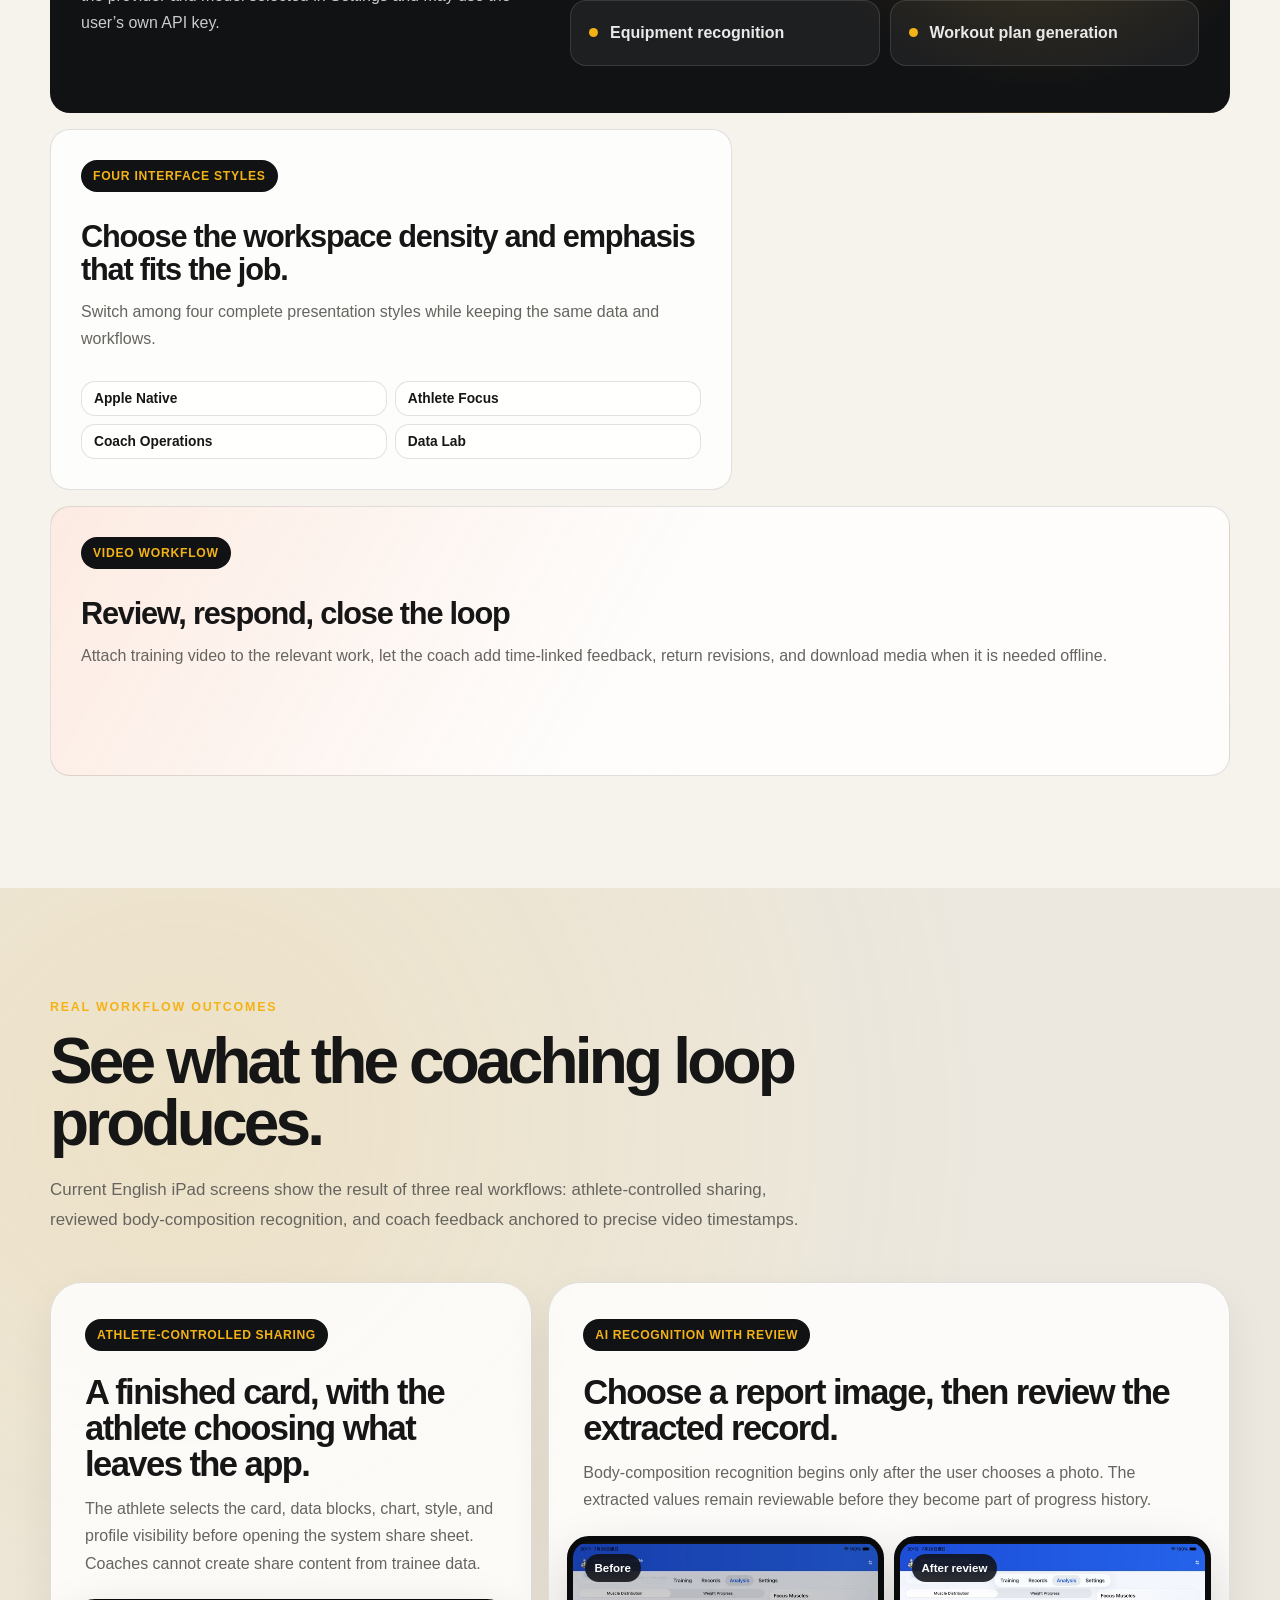
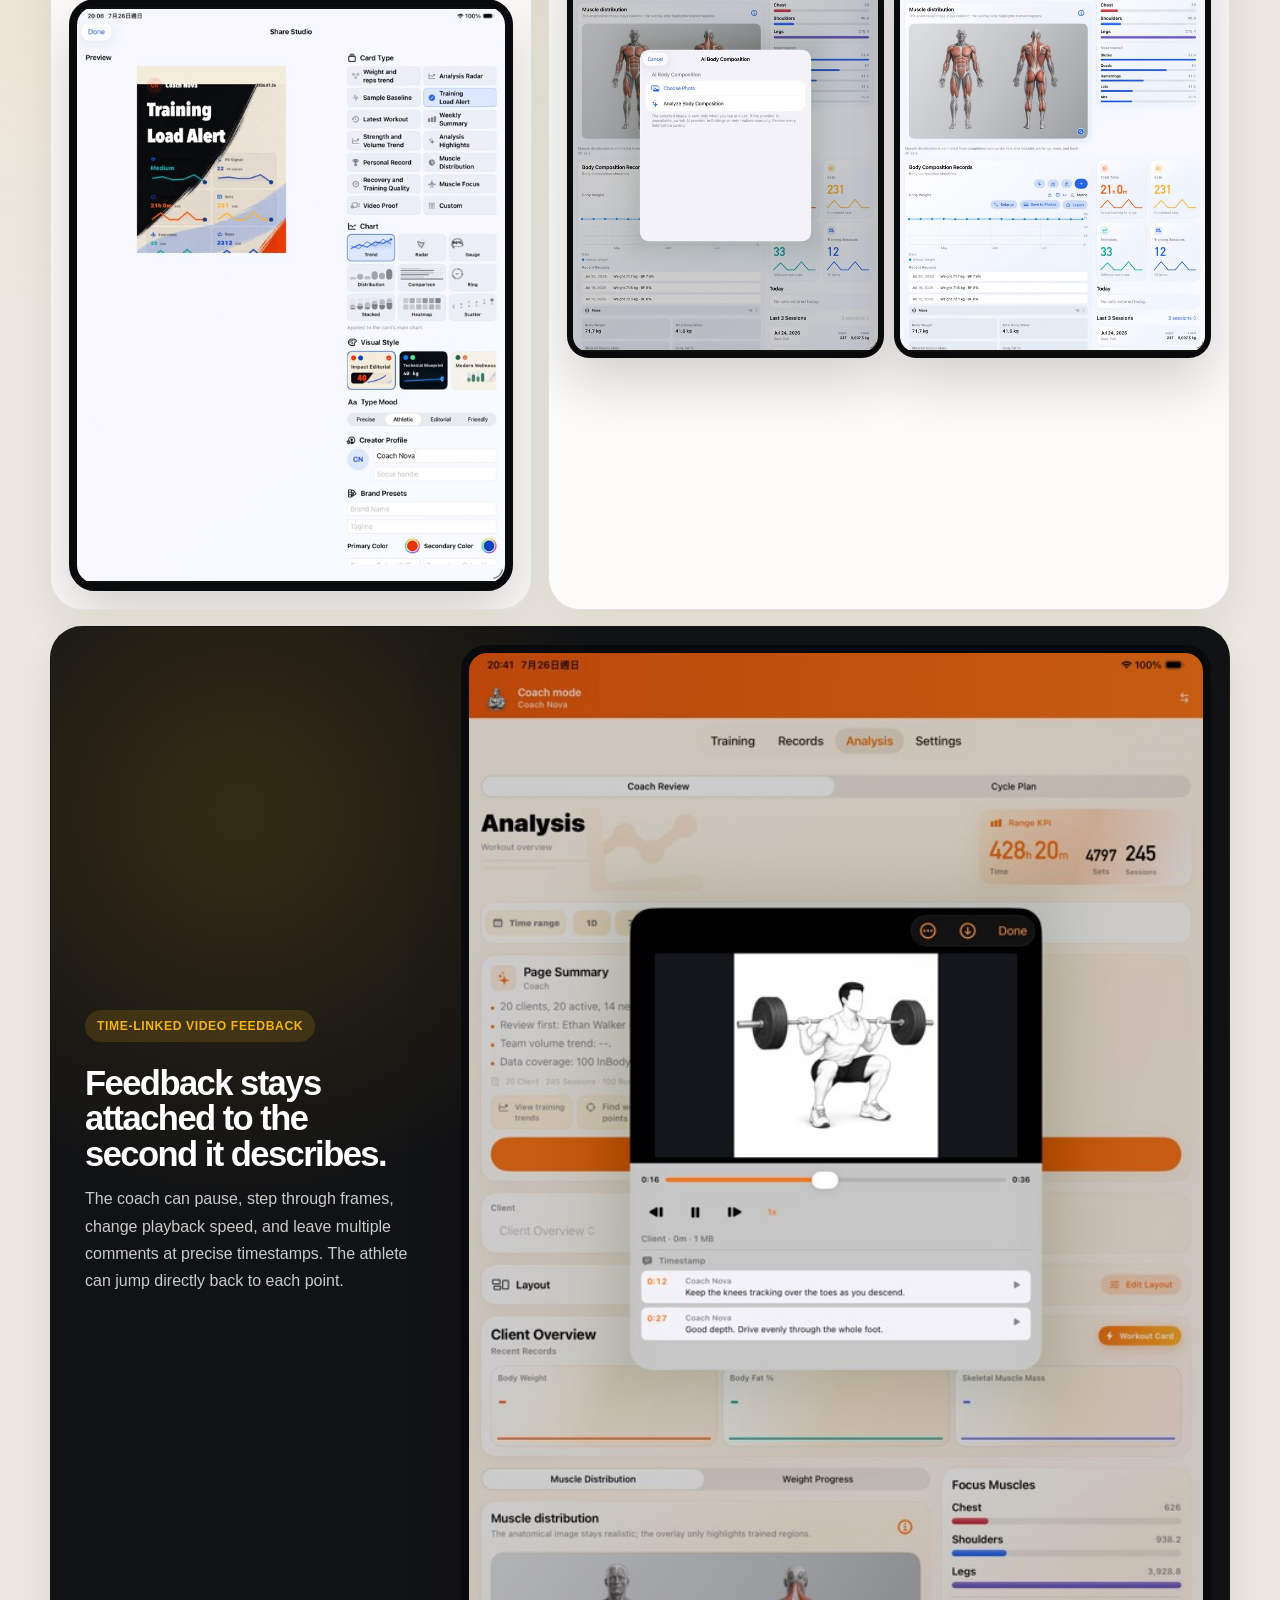
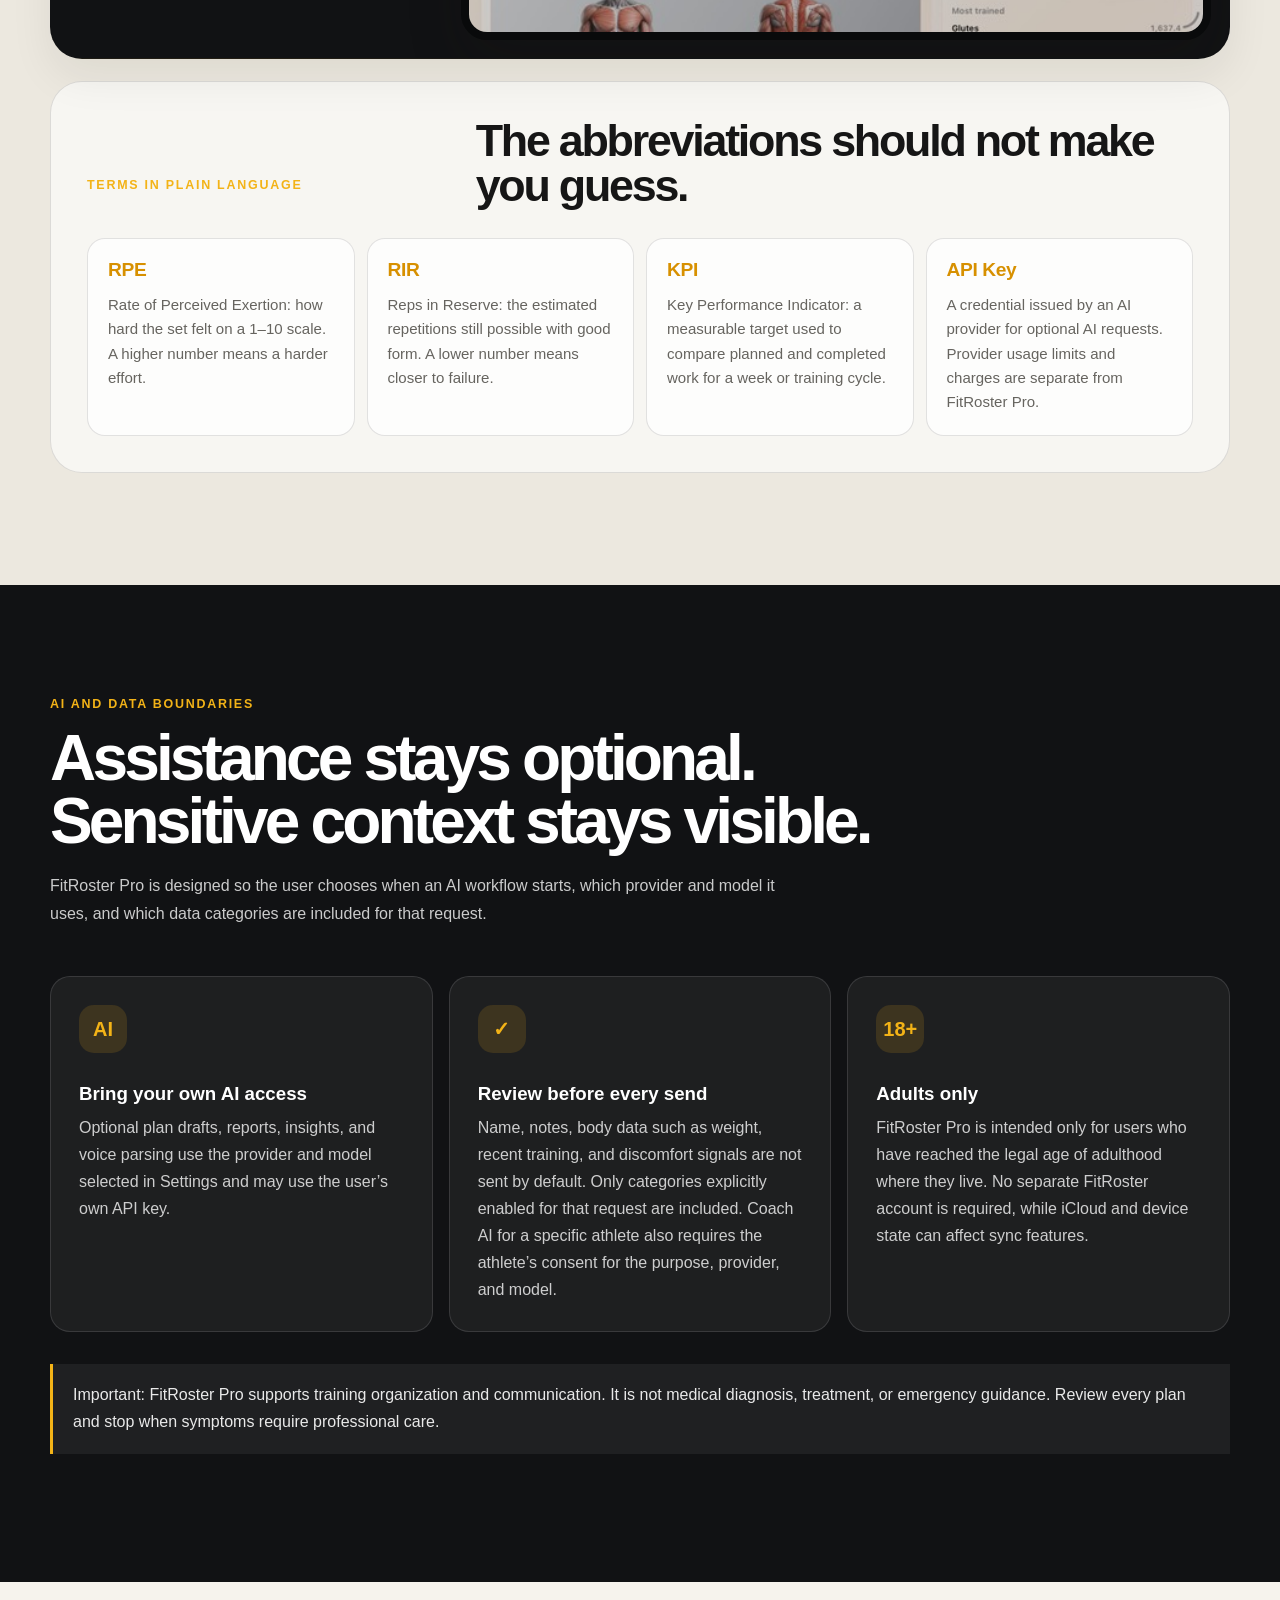
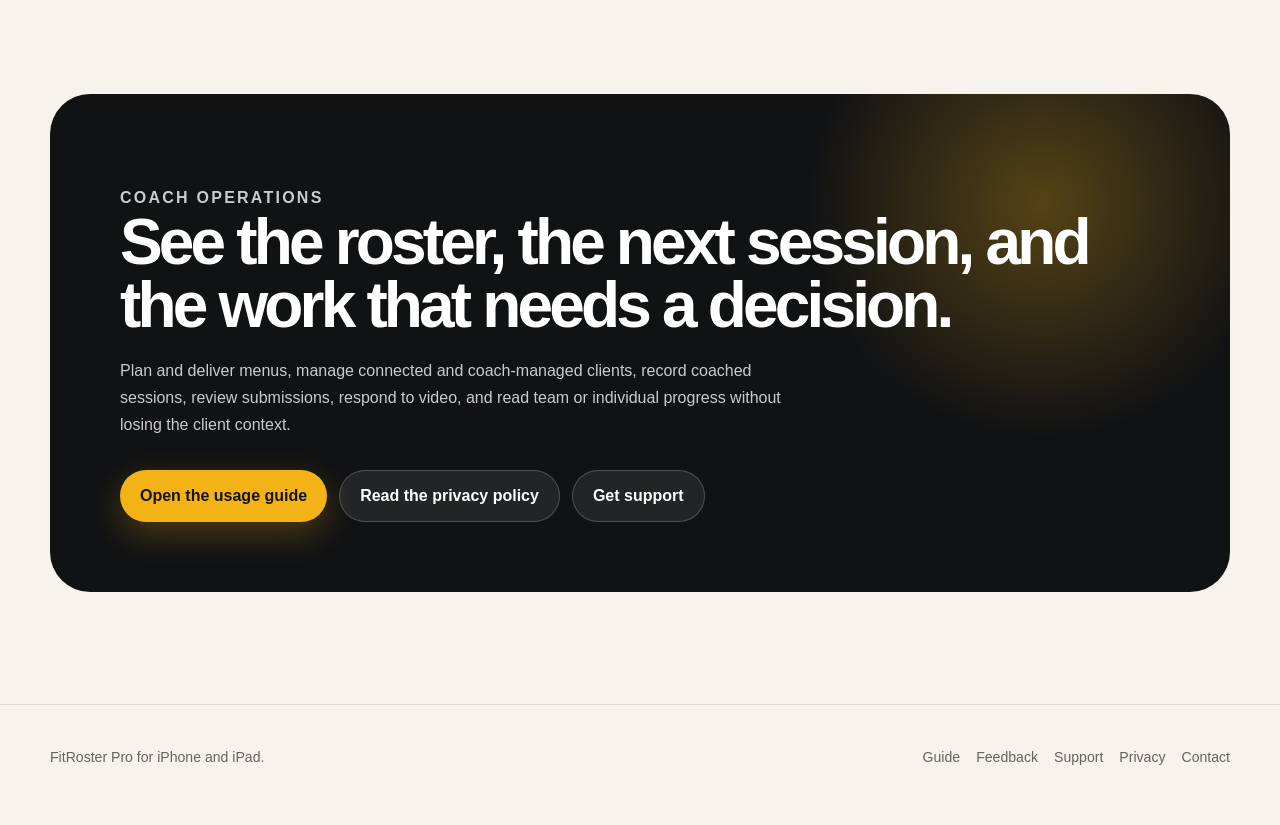
==== commit a783d08e: "Add launch limited-time-free banner" ====
--- a/index.html
+++ b/index.html
@@ -12,6 +12,7 @@
   <meta property="og:url" content="https://fox3nova.github.io/FitRoster-Pro/index.html">
   <meta property="og:image" content="https://fox3nova.github.io/FitRoster-Pro/assets/brand/fitroster-silver-emblem.webp">
   <link rel="canonical" href="https://fox3nova.github.io/FitRoster-Pro/index.html">
+  <link rel="preload" href="assets/marketing/promo/launch-limited-free.webp" as="image" type="image/webp">
   <link rel="preload" href="assets/brand/fitroster-silver-emblem.webp" as="image" type="image/webp">
   <link rel="stylesheet" href="assets/marketing-site.css">
   <script src="assets/marketing-site.js" defer></script>
@@ -60,7 +61,13 @@
   </header>
 
   <main id="main">
-    <section id="top" class="hero" aria-labelledby="hero-title" data-role-content>
+    <div id="top" class="launch-offer">
+      <div class="launch-offer-shell">
+        <img src="assets/marketing/promo/launch-limited-free.webp" alt="FitRoster Pro launch offer: free for a limited time" width="1983" height="793" fetchpriority="high" decoding="async" data-i18n-attr="alt:launchBannerAlt">
+      </div>
+    </div>
+
+    <section class="hero" aria-labelledby="hero-title" data-role-content>
       <div class="hero-shell">
         <div class="hero-copy-block">
           <p class="eyebrow" data-i18n="heroKicker">Coach-first training operations</p>
--- a/assets/marketing-site.css
+++ b/assets/marketing-site.css
@@ -182,6 +182,30 @@
   font-size: 0.88rem;
 }
 
+.launch-offer {
+  position: relative;
+  overflow: hidden;
+  padding: 96px 20px 28px;
+  background:
+    radial-gradient(circle at 18% 18%, rgba(243, 179, 23, 0.12), transparent 28%),
+    #090a0b;
+}
+
+.launch-offer-shell {
+  width: min(100%, 1260px);
+  margin: 0 auto;
+  overflow: hidden;
+  border: 1px solid rgba(255, 255, 255, 0.14);
+  border-radius: 24px;
+  background: #050506;
+  box-shadow: 0 30px 80px rgba(0, 0, 0, 0.48), 0 0 44px rgba(243, 179, 23, 0.08);
+}
+
+.launch-offer img {
+  width: 100%;
+  height: auto;
+}
+
 .hero {
   position: relative;
   min-height: 900px;
@@ -1419,6 +1443,14 @@
     font-size: 0.78rem;
   }
 
+  .launch-offer {
+    padding: 80px 12px 16px;
+  }
+
+  .launch-offer-shell {
+    border-radius: 16px;
+  }
+
   .hero,
   .hero-shell {
     min-height: auto;
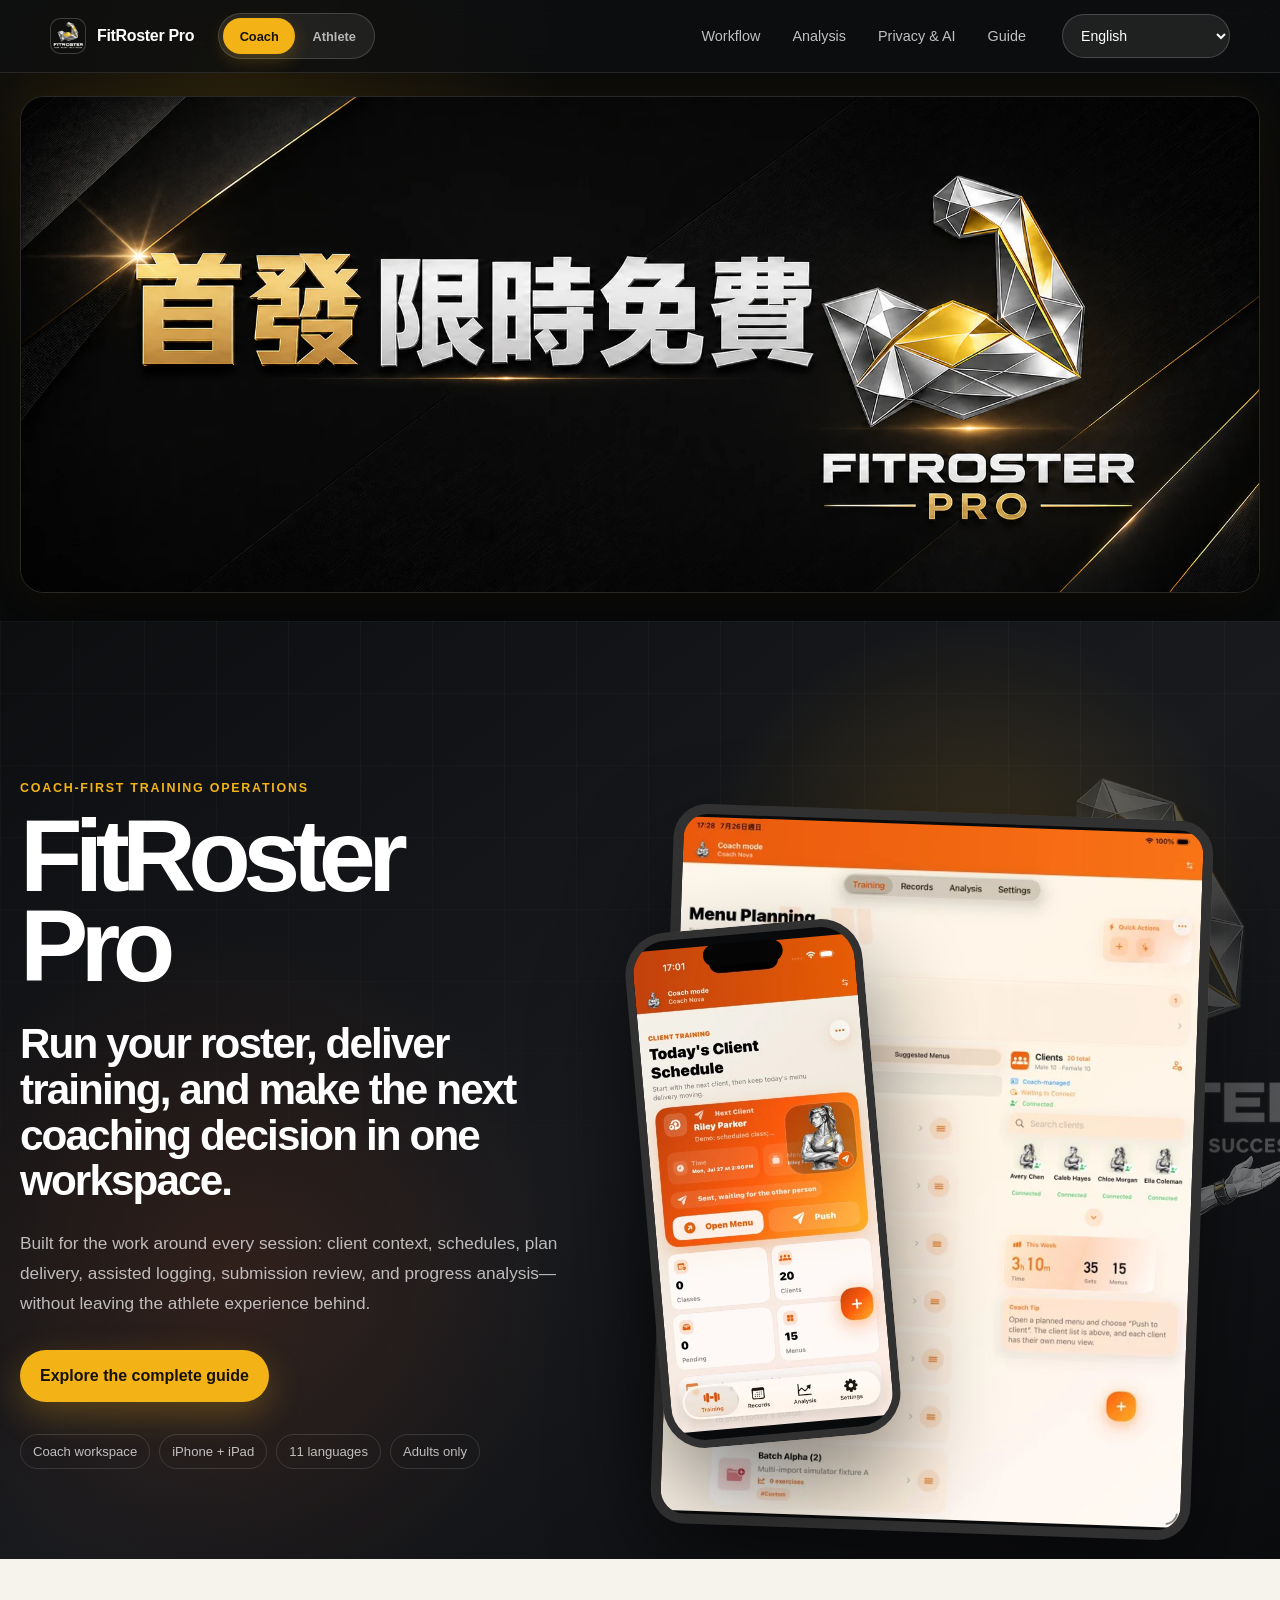
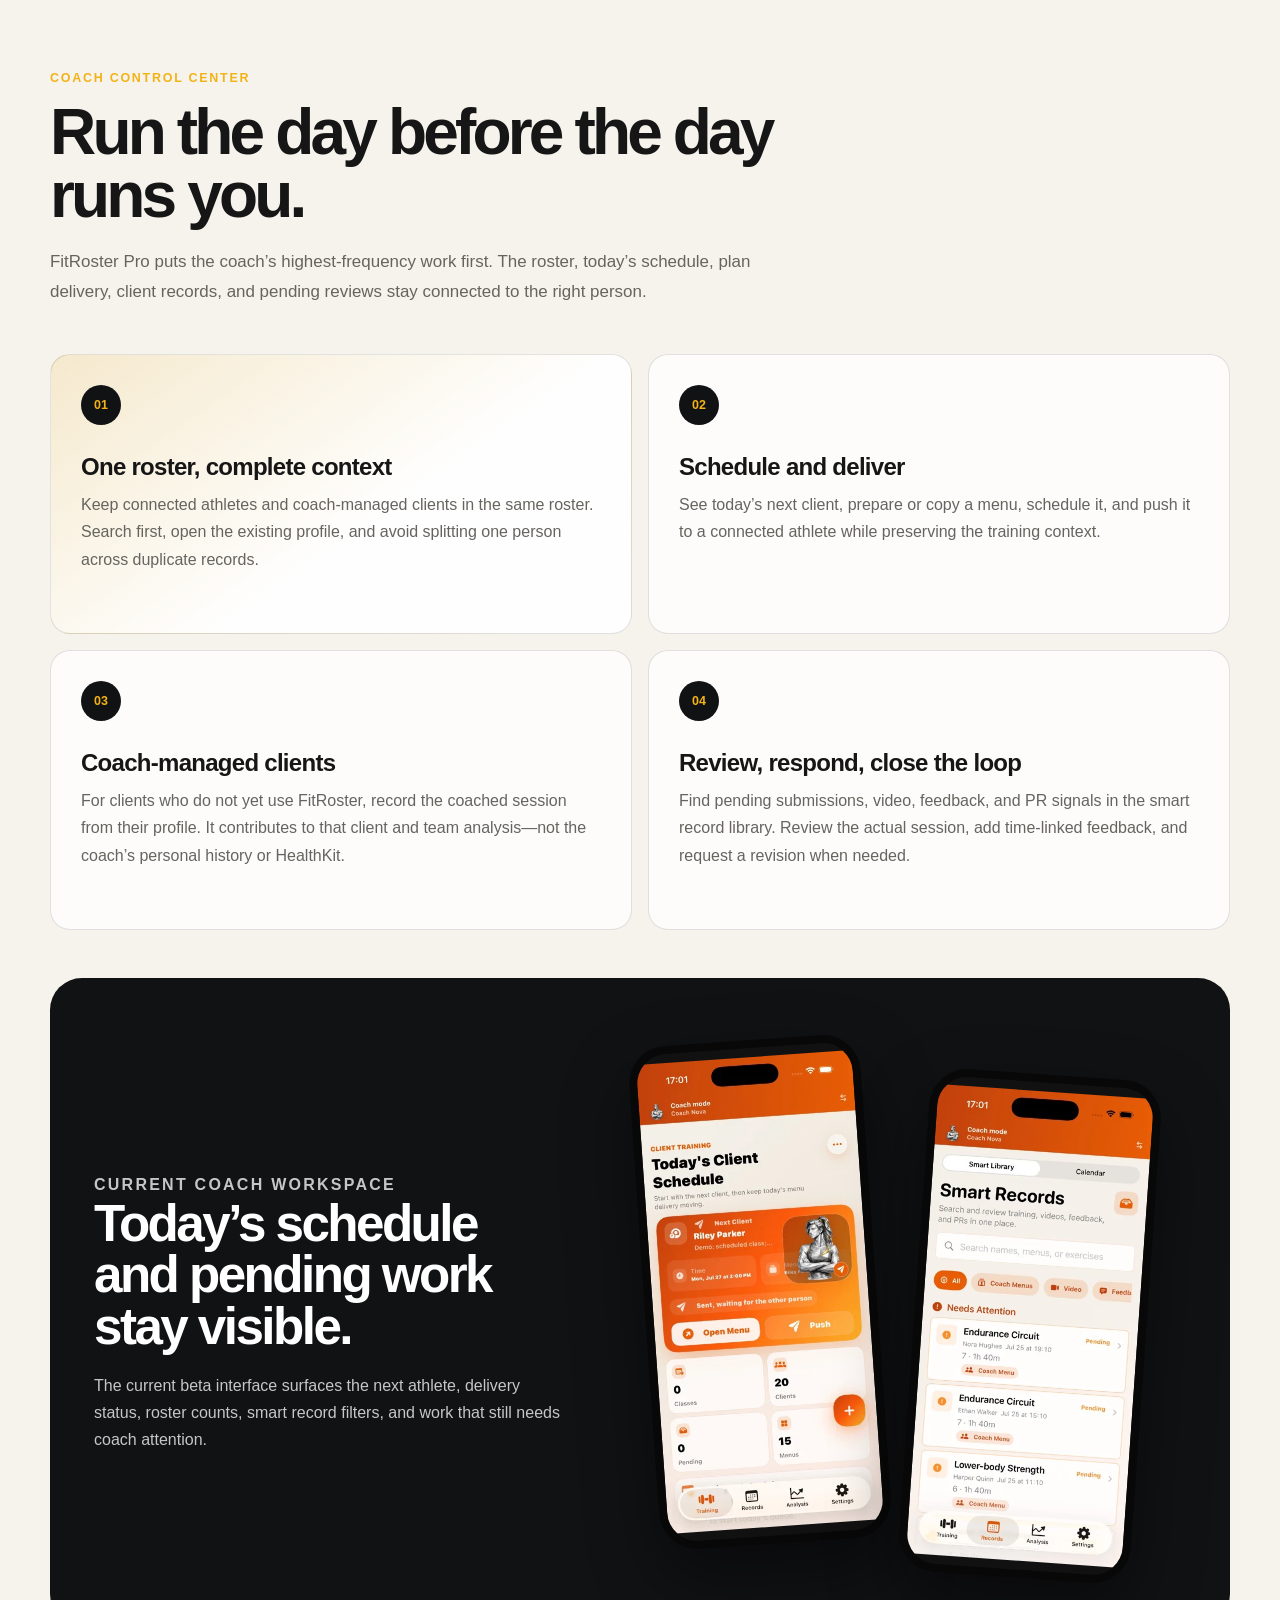
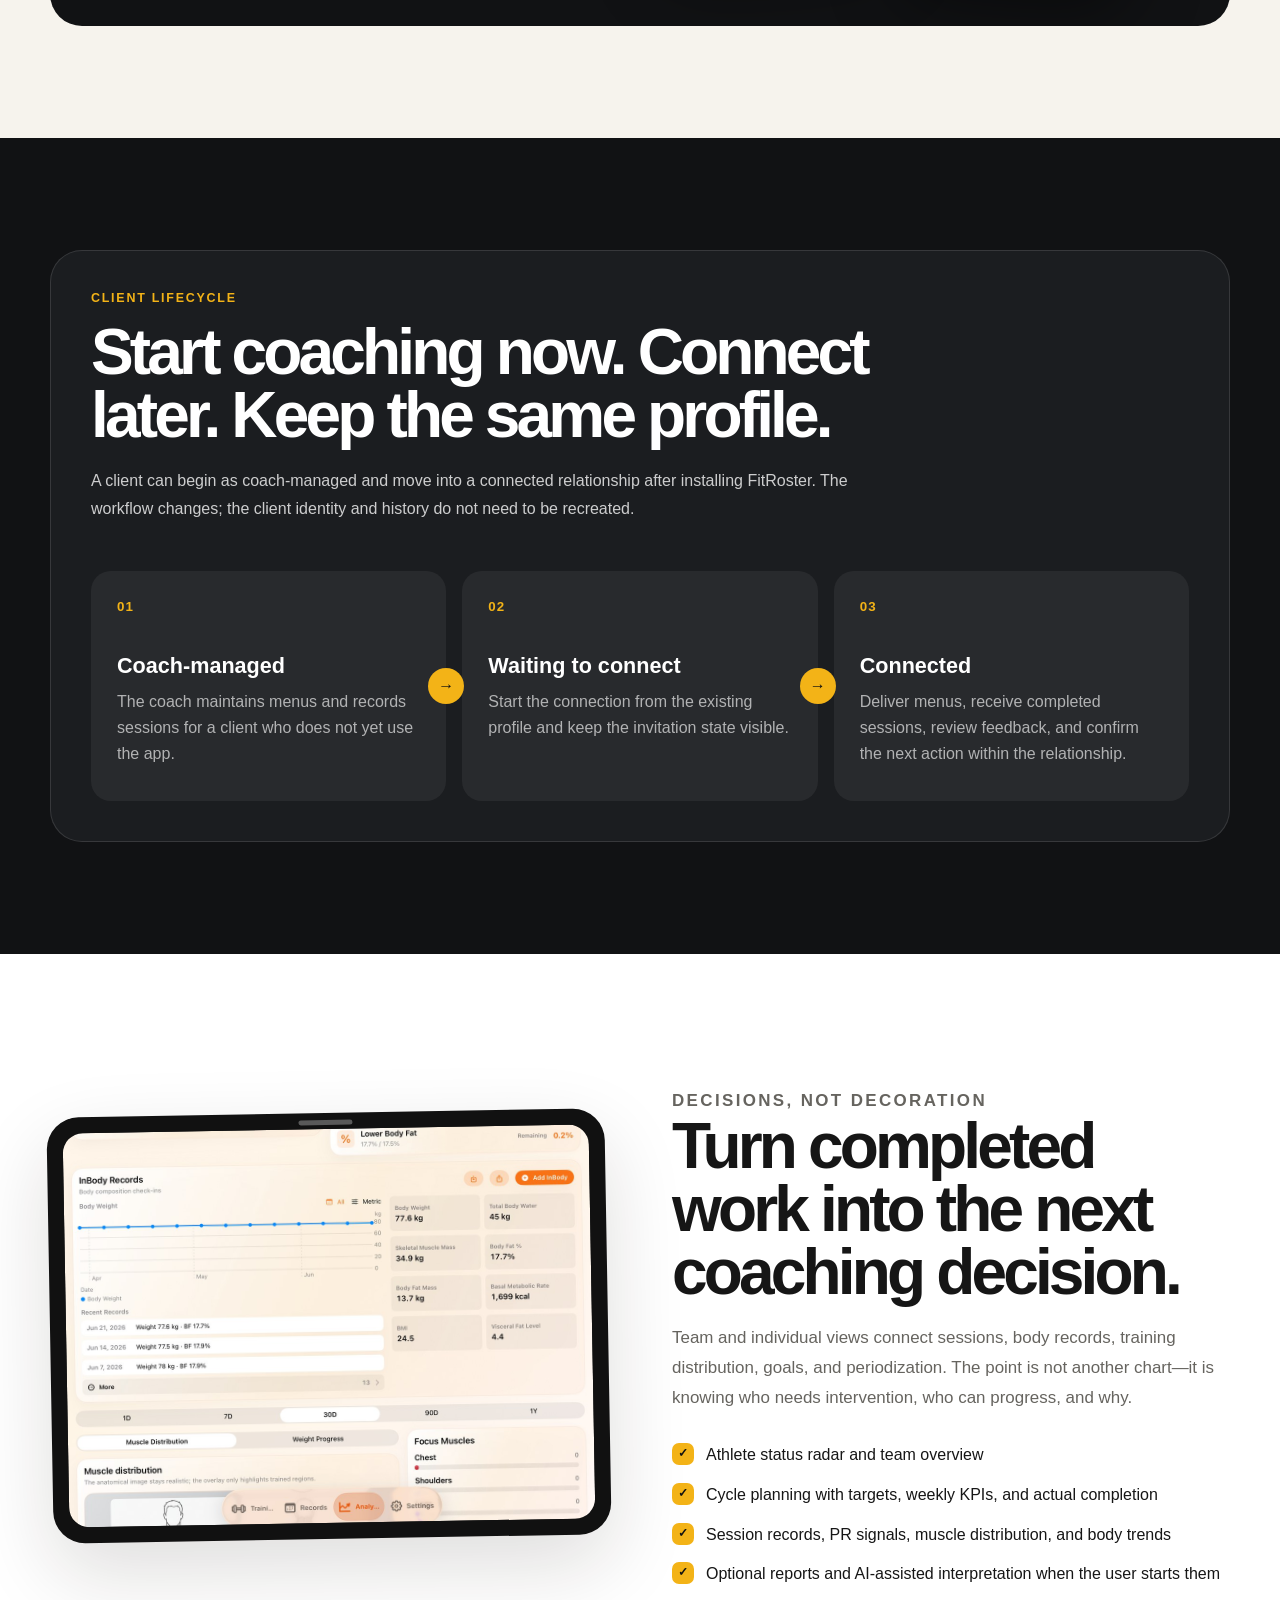
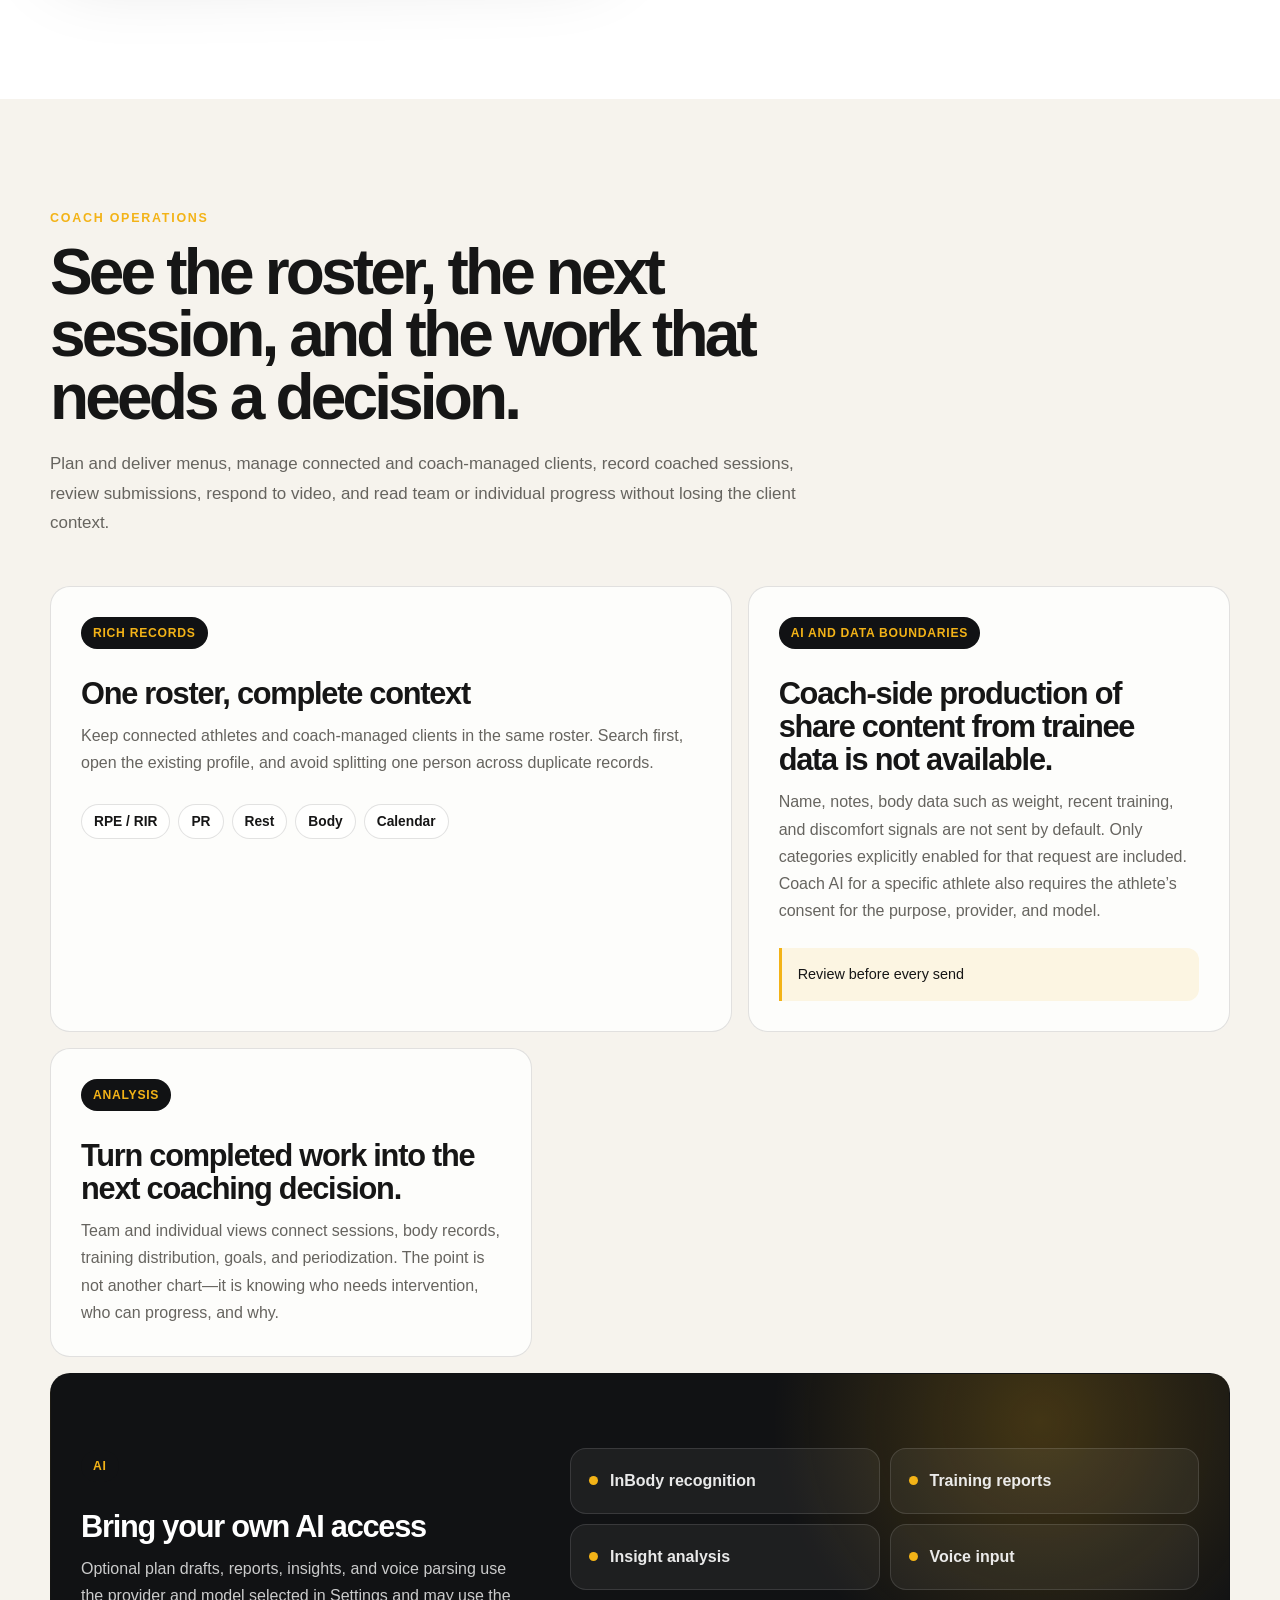
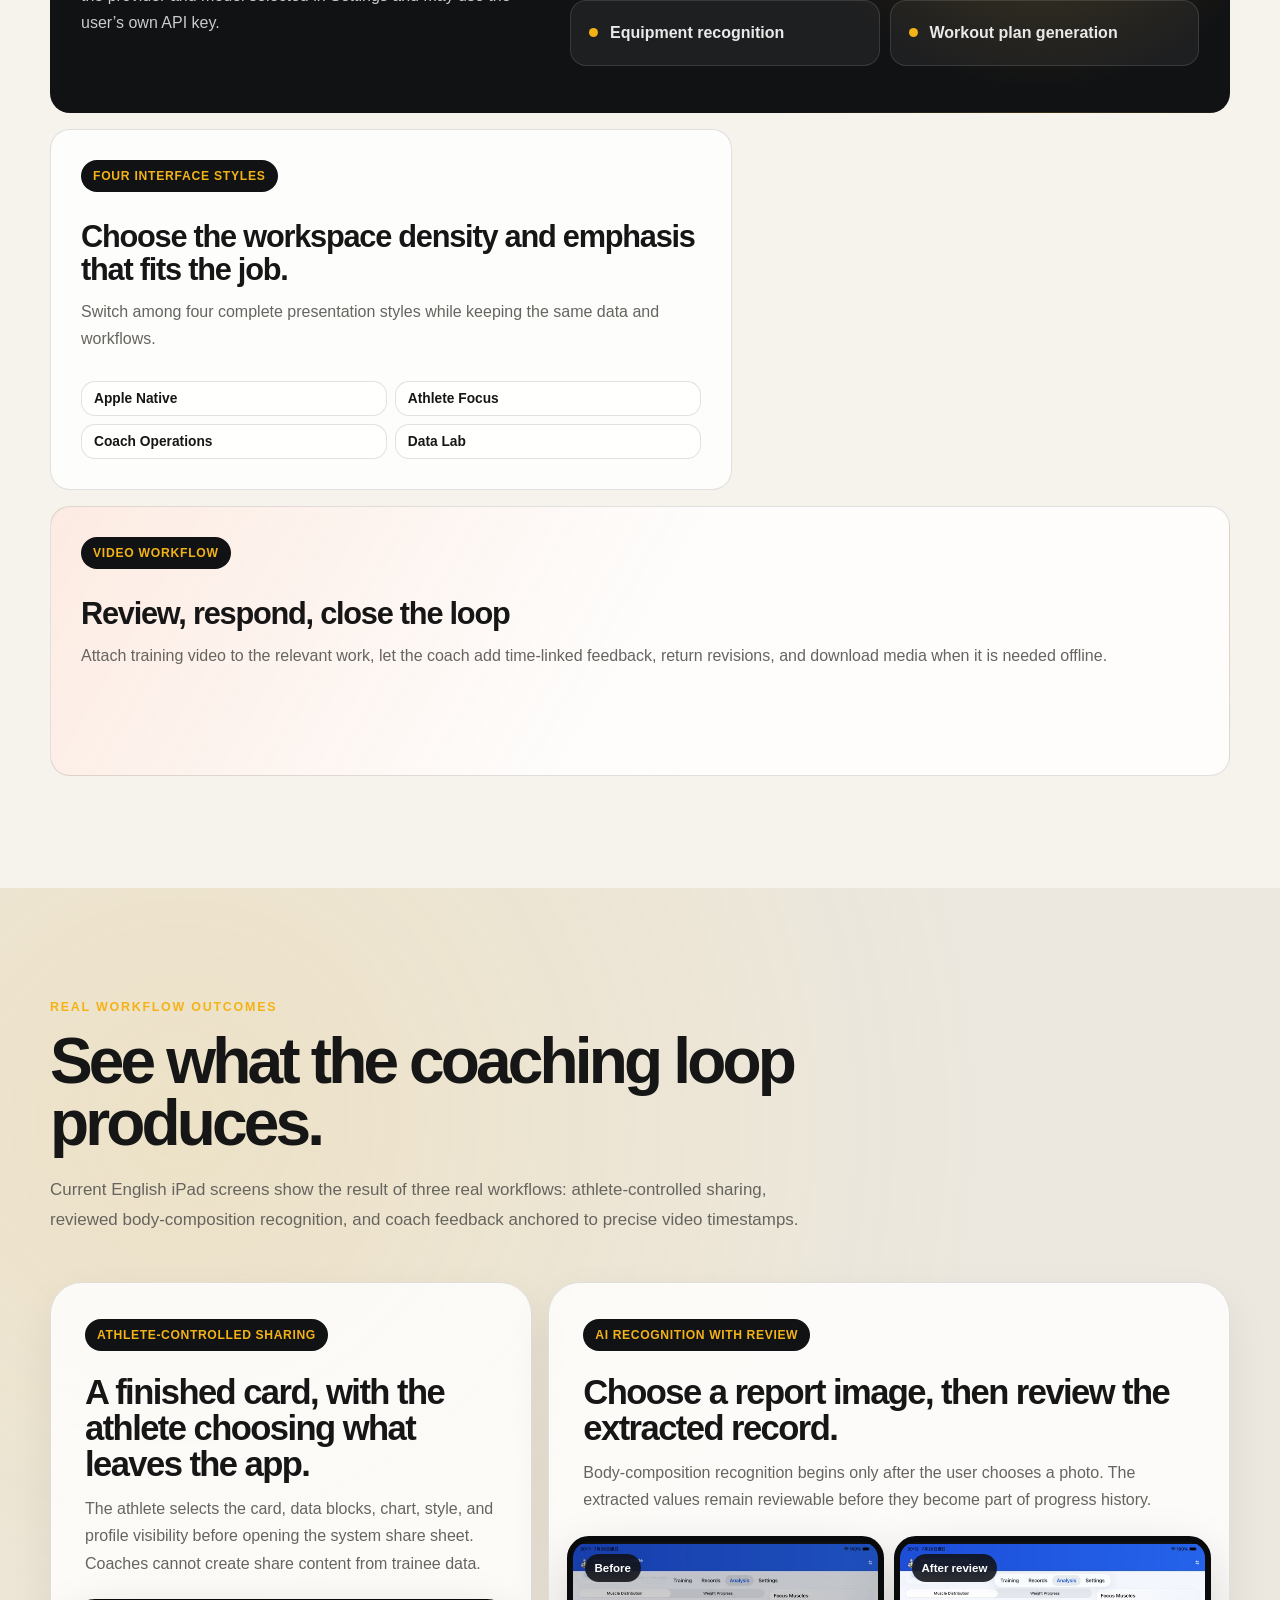
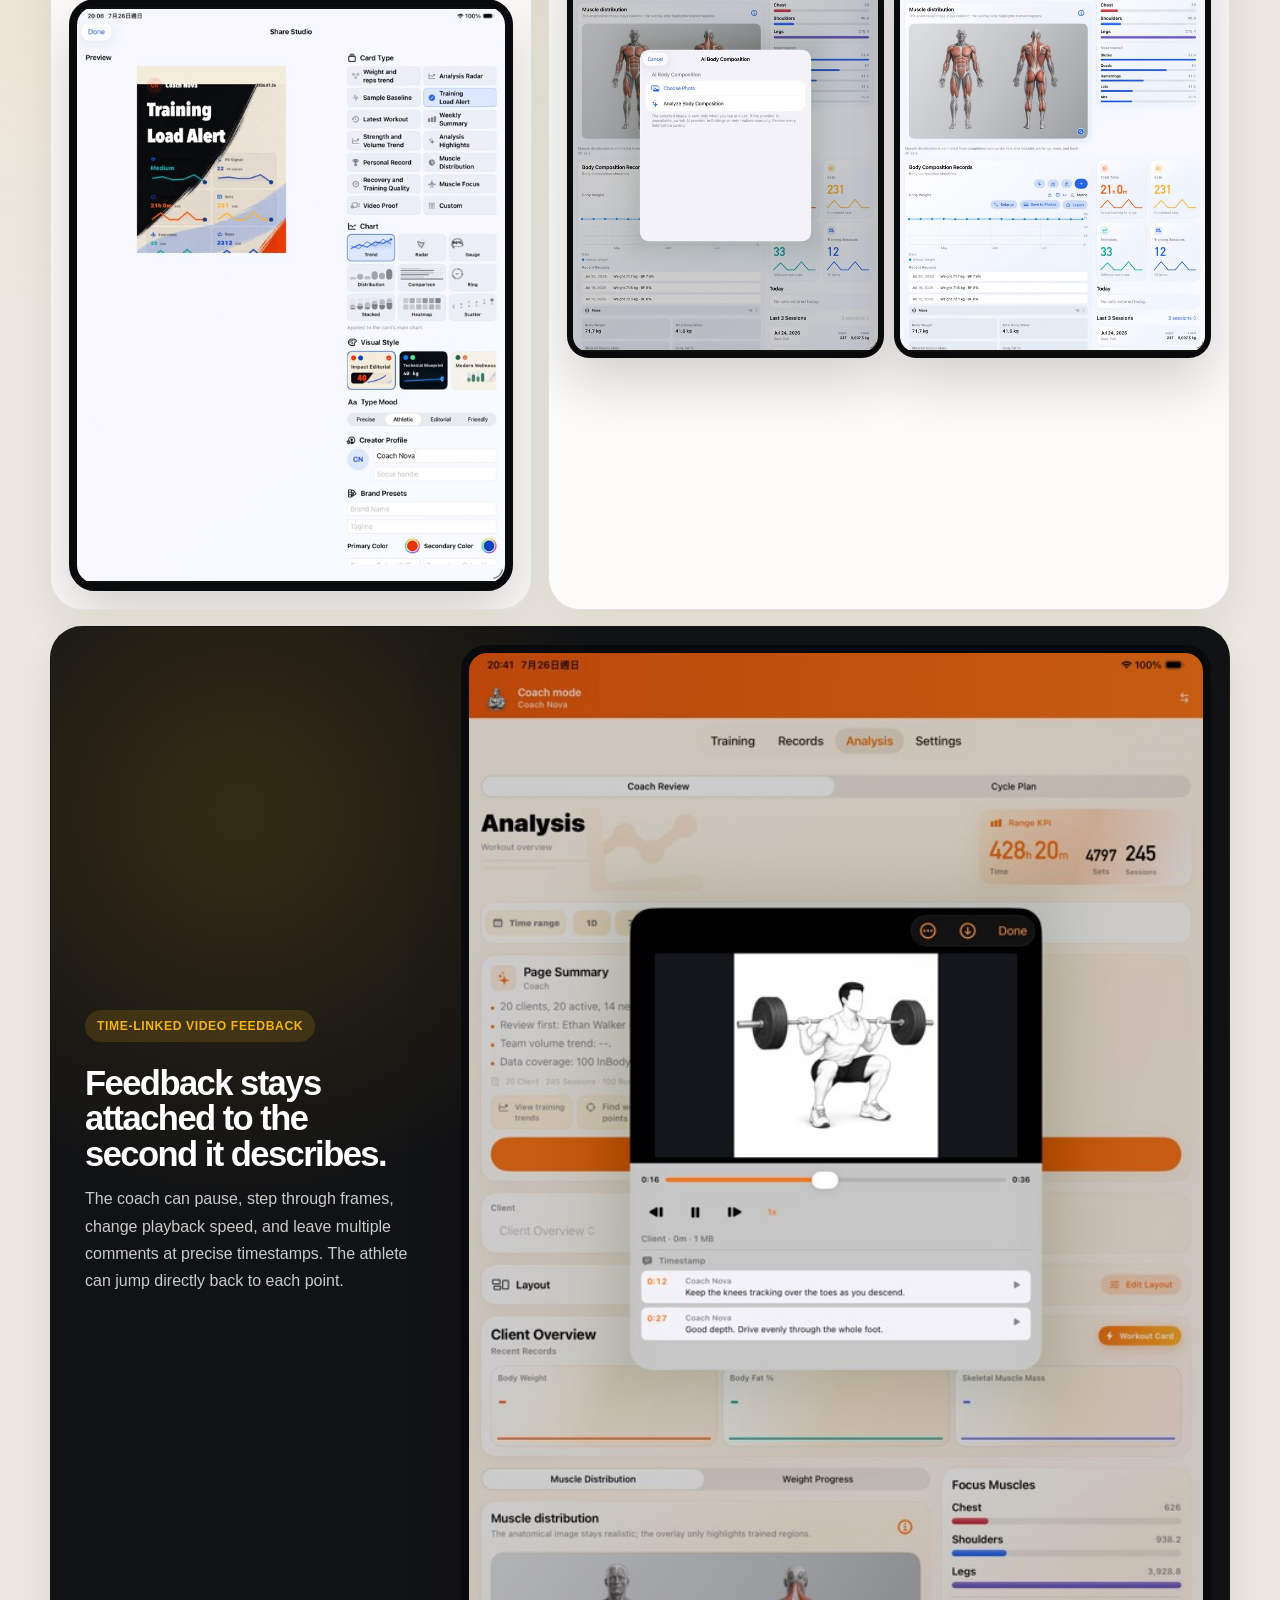
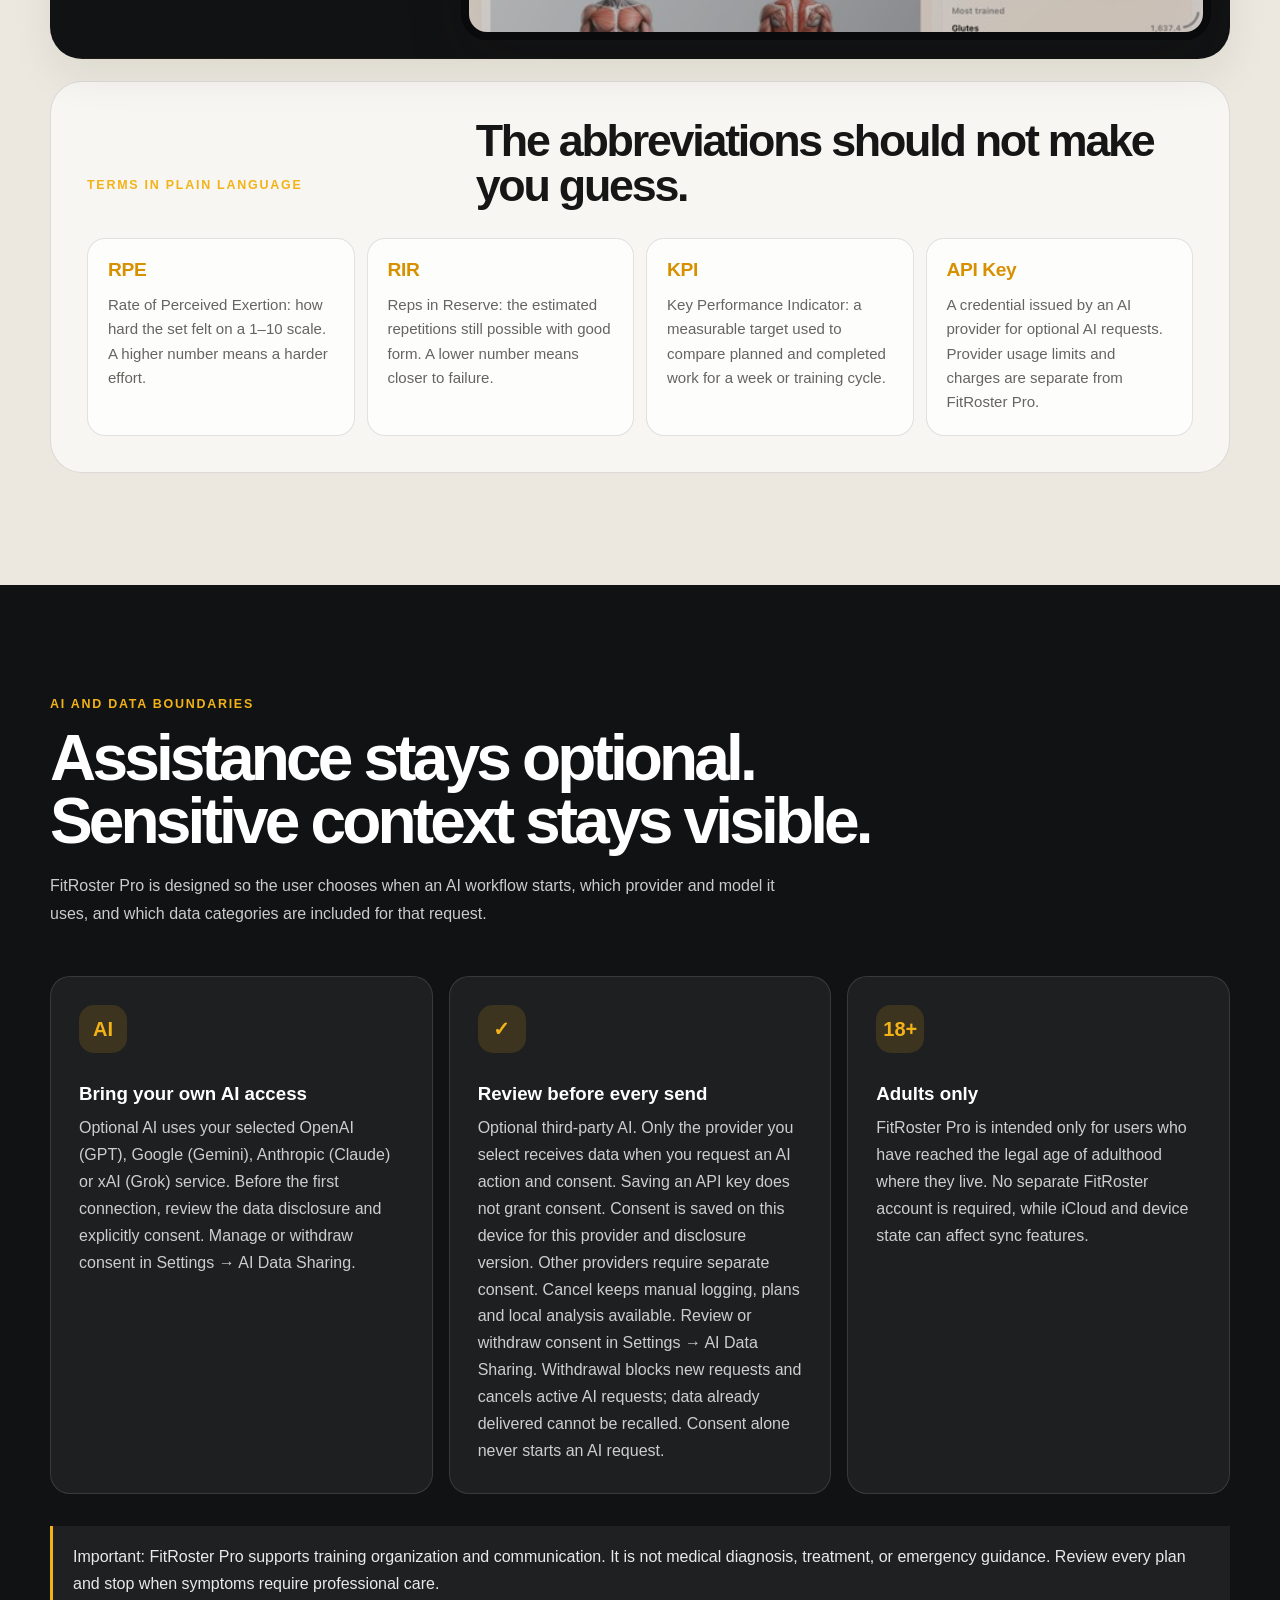
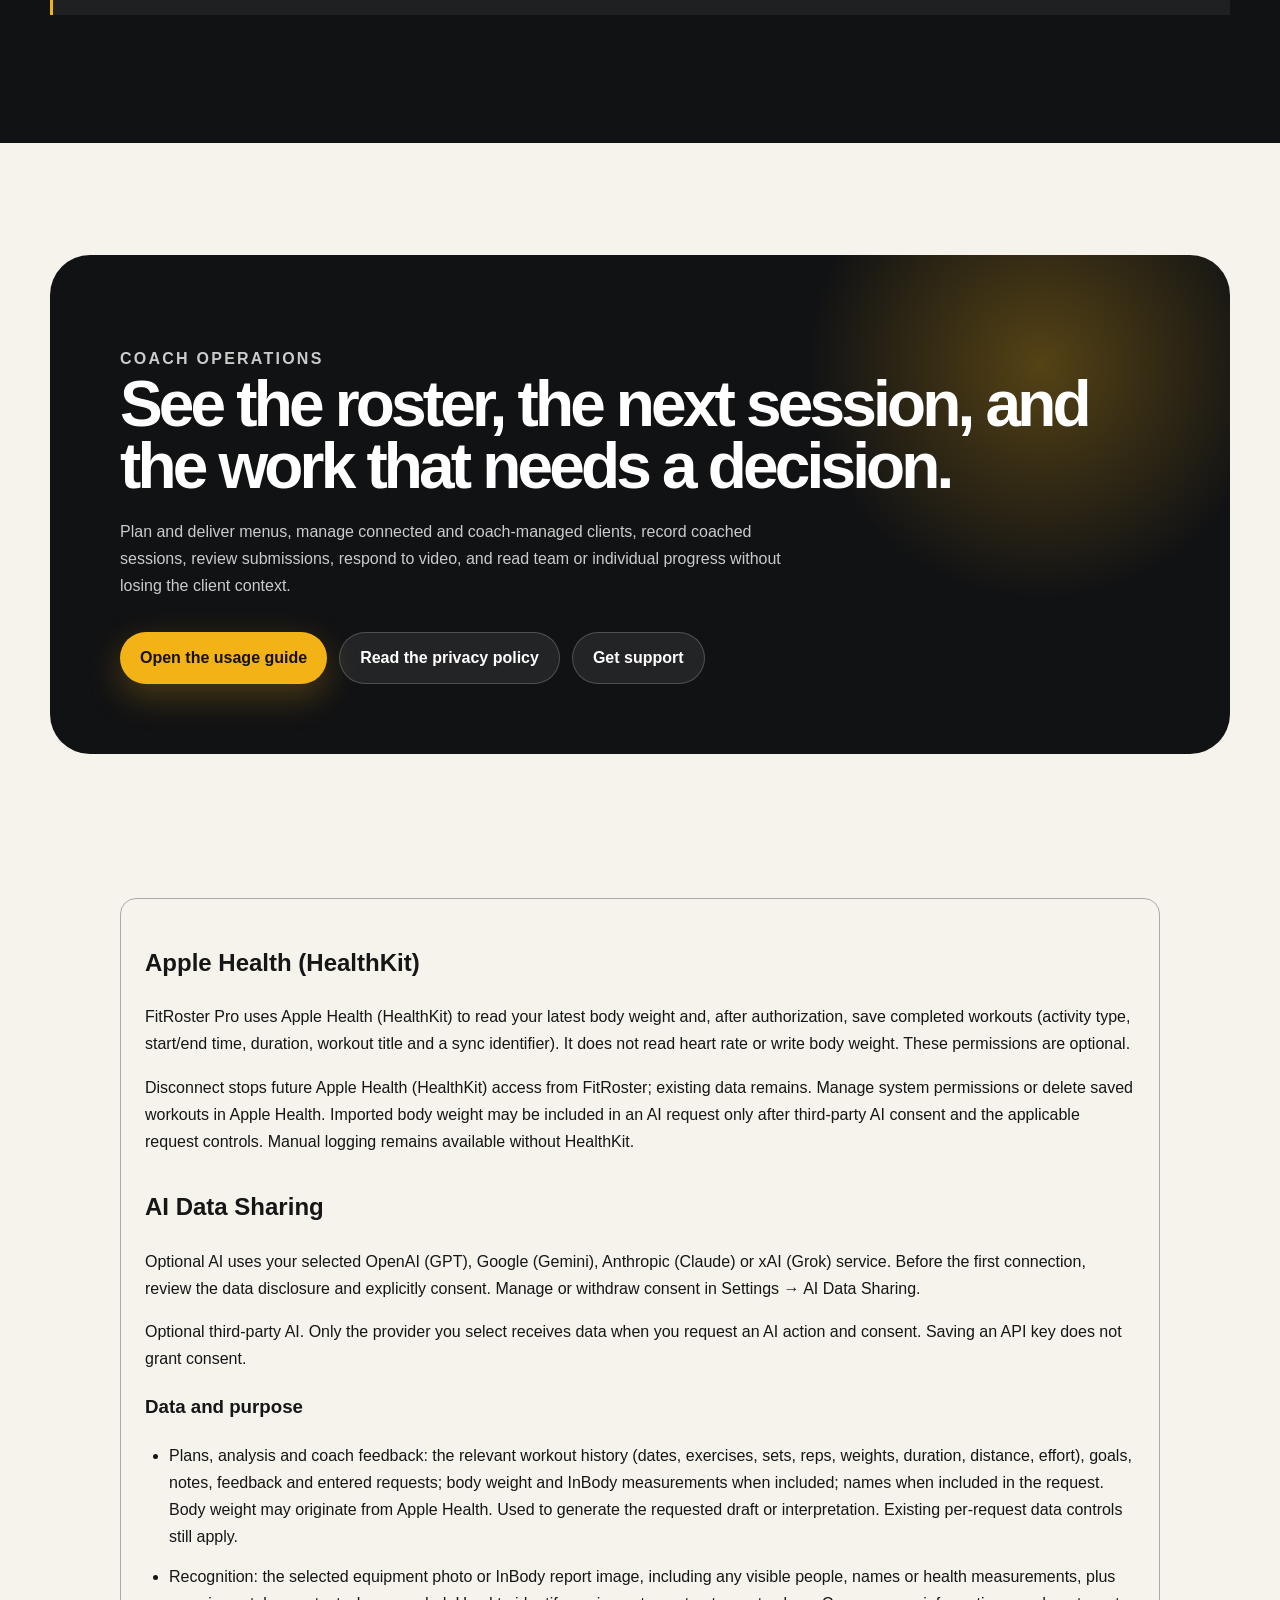
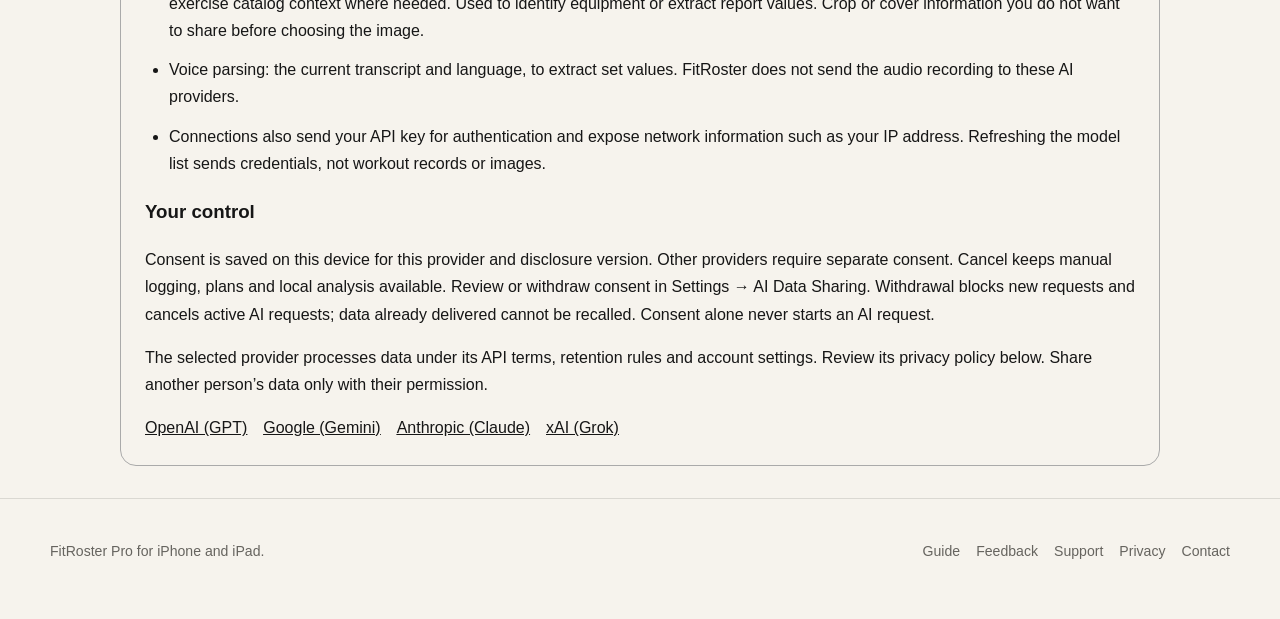
==== commit 7c082f50: "Clarify HealthKit integration and provider-specific AI consent" ====
--- a/index.html
+++ b/index.html
@@ -351,7 +351,7 @@
           <article class="trust-card">
             <div class="icon">AI</div>
             <h3 data-i18n="trustAiTitle">Bring your own AI access</h3>
-            <p data-i18n="trustAiCopy">Optional plan drafts, reports, insights, and voice parsing use the provider and model selected in Settings and may use the user’s own API key.</p>
+            <p data-i18n="trustAiCopy">Optional AI uses your selected OpenAI (GPT), Google (Gemini), Anthropic (Claude) or xAI (Grok) service. Before the first connection, review the data disclosure and explicitly consent. Manage or withdraw consent in Settings → AI Data Sharing.</p>
           </article>
           <article class="trust-card">
             <div class="icon">✓</div>
@@ -380,7 +380,35 @@
         </div>
       </div>
     </section>
-  </main>
+
+<section id="health-ai-disclosure" class="shell" aria-label="Apple Health and AI data disclosure" style="padding:32px 20px;max-width:1080px;margin:0 auto">
+ <div style="background:var(--paper,#f6f5f1);color:var(--ink,#171717);padding:24px;border:1px solid #aaa;border-radius:16px;line-height:1.7;overflow-wrap:anywhere">
+ <h2 data-disclosure="settings.health.title">Apple Health (HealthKit)</h2>
+ <p data-disclosure="settings.health.disclosure" style="margin:16px 0">FitRoster Pro uses Apple Health (HealthKit) to read your latest body weight and, after authorization, save completed workouts (activity type, start/end time, duration, workout title and a sync identifier). It does not read heart rate or write body weight. These permissions are optional.</p>
+ <p data-disclosure="settings.health.footer" style="margin:16px 0">Disconnect stops future Apple Health (HealthKit) access from FitRoster; existing data remains. Manage system permissions or delete saved workouts in Apple Health. Imported body weight may be included in an AI request only after third-party AI consent and the applicable request controls. Manual logging remains available without HealthKit.</p>
+ <h2 data-disclosure="privacy.ai.title" style="margin-top:32px">AI Data Sharing</h2>
+ <p data-disclosure="settings.ai.footer" style="margin:16px 0">Optional AI uses your selected OpenAI (GPT), Google (Gemini), Anthropic (Claude) or xAI (Grok) service. Before the first connection, review the data disclosure and explicitly consent. Manage or withdraw consent in Settings → AI Data Sharing.</p>
+ <p data-disclosure="privacy.ai.intro" style="margin:16px 0">Optional third-party AI. Only the provider you select receives data when you request an AI action and consent. Saving an API key does not grant consent.</p>
+ <h3 data-disclosure="privacy.ai.data">Data and purpose</h3>
+ <ul style="padding-left:24px">
+  <li data-disclosure="privacy.ai.training" style="margin:12px 0">Plans, analysis and coach feedback: the relevant workout history (dates, exercises, sets, reps, weights, duration, distance, effort), goals, notes, feedback and entered requests; body weight and InBody measurements when included; names when included in the request. Body weight may originate from Apple Health. Used to generate the requested draft or interpretation. Existing per-request data controls still apply.</li>
+  <li data-disclosure="privacy.ai.photos" style="margin:12px 0">Recognition: the selected equipment photo or InBody report image, including any visible people, names or health measurements, plus exercise catalog context where needed. Used to identify equipment or extract report values. Crop or cover information you do not want to share before choosing the image.</li>
+  <li data-disclosure="privacy.ai.voice" style="margin:12px 0">Voice parsing: the current transcript and language, to extract set values. FitRoster does not send the audio recording to these AI providers.</li>
+  <li data-disclosure="privacy.ai.connection" style="margin:12px 0">Connections also send your API key for authentication and expose network information such as your IP address. Refreshing the model list sends credentials, not workout records or images.</li>
+ </ul>
+ <h3 data-disclosure="privacy.ai.choice">Your control</h3>
+ <p data-disclosure="privacy.ai.control" style="margin:16px 0">Consent is saved on this device for this provider and disclosure version. Other providers require separate consent. Cancel keeps manual logging, plans and local analysis available. Review or withdraw consent in Settings → AI Data Sharing. Withdrawal blocks new requests and cancels active AI requests; data already delivered cannot be recalled. Consent alone never starts an AI request.</p>
+ <p data-disclosure="privacy.ai.retention" style="margin:16px 0">The selected provider processes data under its API terms, retention rules and account settings. Review its privacy policy below. Share another person’s data only with their permission.</p>
+ <nav aria-label="Provider privacy policies" style="display:flex;flex-wrap:wrap;gap:16px;text-decoration:underline">
+  <a href="https://openai.com/policies/privacy-policy/">OpenAI (GPT)</a>
+  <a href="https://policies.google.com/privacy">Google (Gemini)</a>
+  <a href="https://www.anthropic.com/legal/privacy">Anthropic (Claude)</a>
+  <a href="https://x.ai/legal/privacy-policy">xAI (Grok)</a>
+ </nav>
+ </div>
+</section>
+
+</main>
 
   <footer class="site-footer">
     <div class="footer-shell">
@@ -394,5 +422,6 @@
       </div>
     </div>
   </footer>
+<script src="assets/health-ai-disclosure.js?v=20260915"></script>
 </body>
 </html>
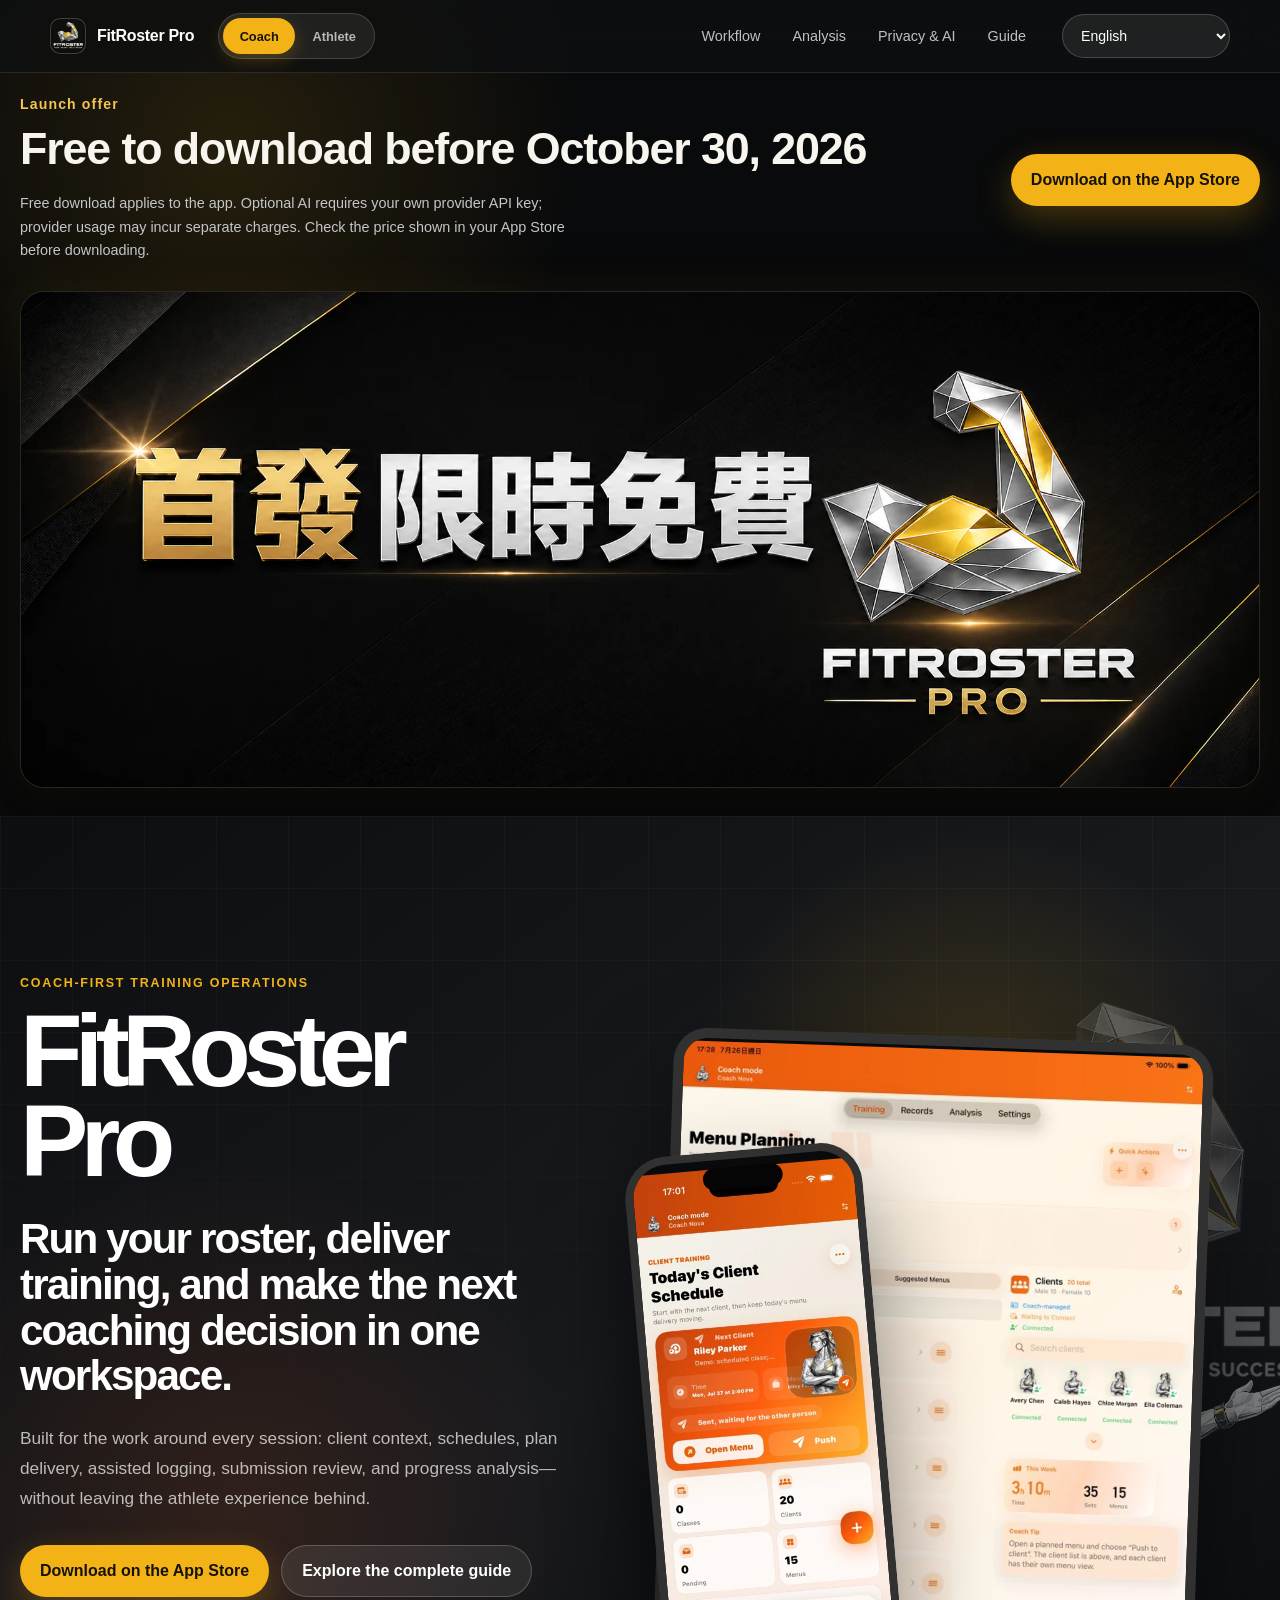
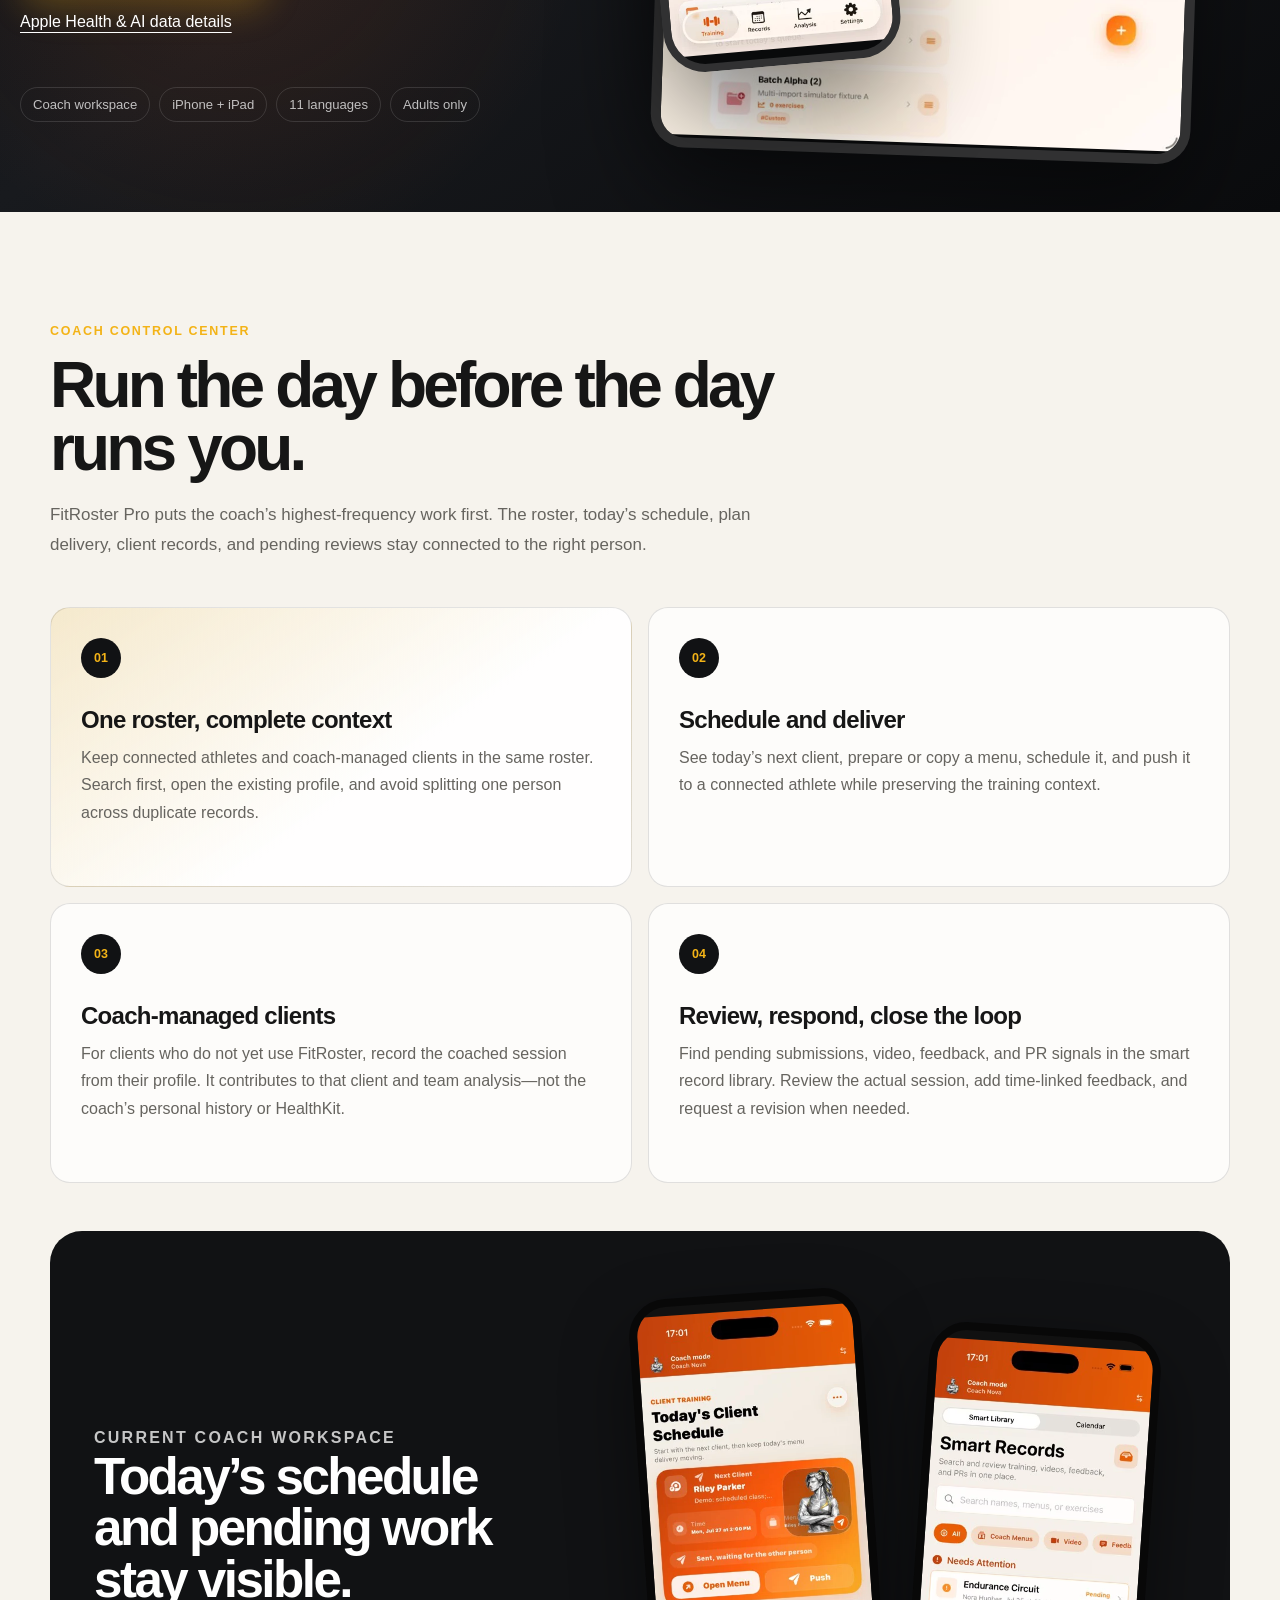
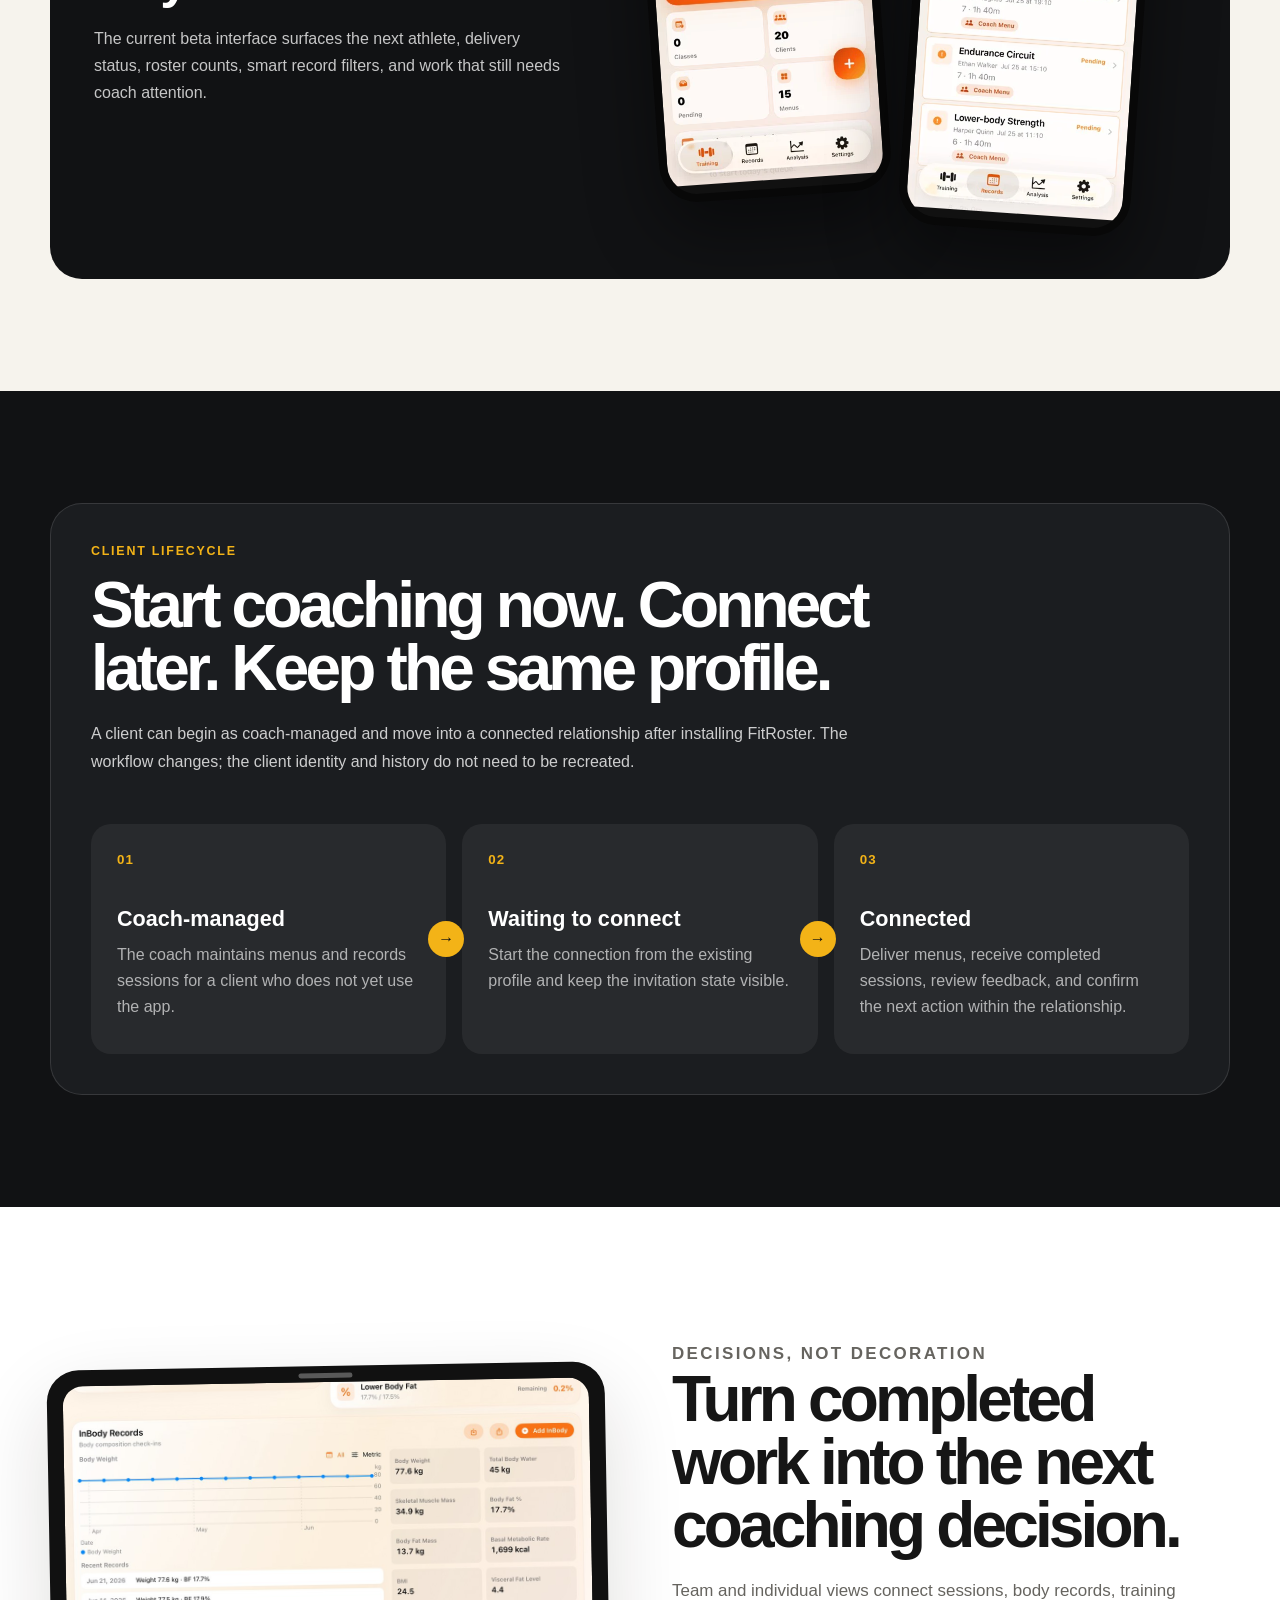
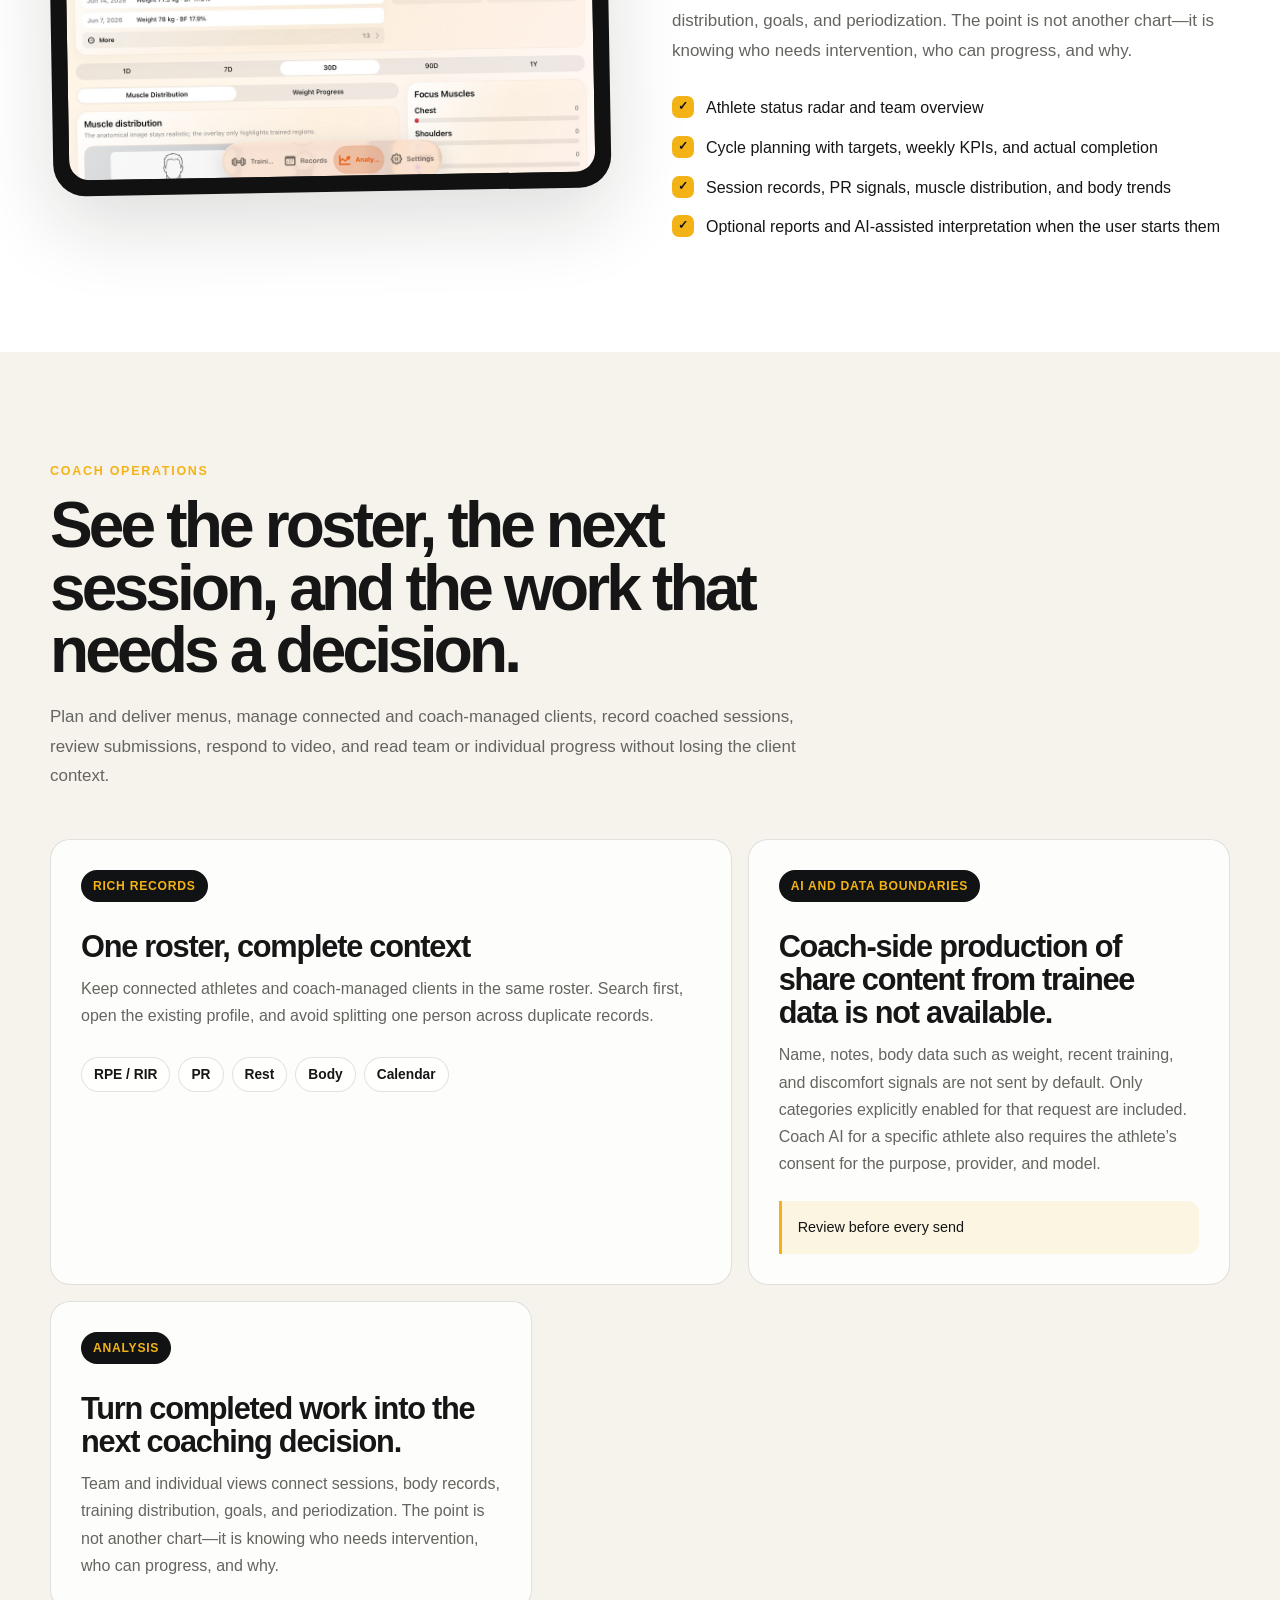
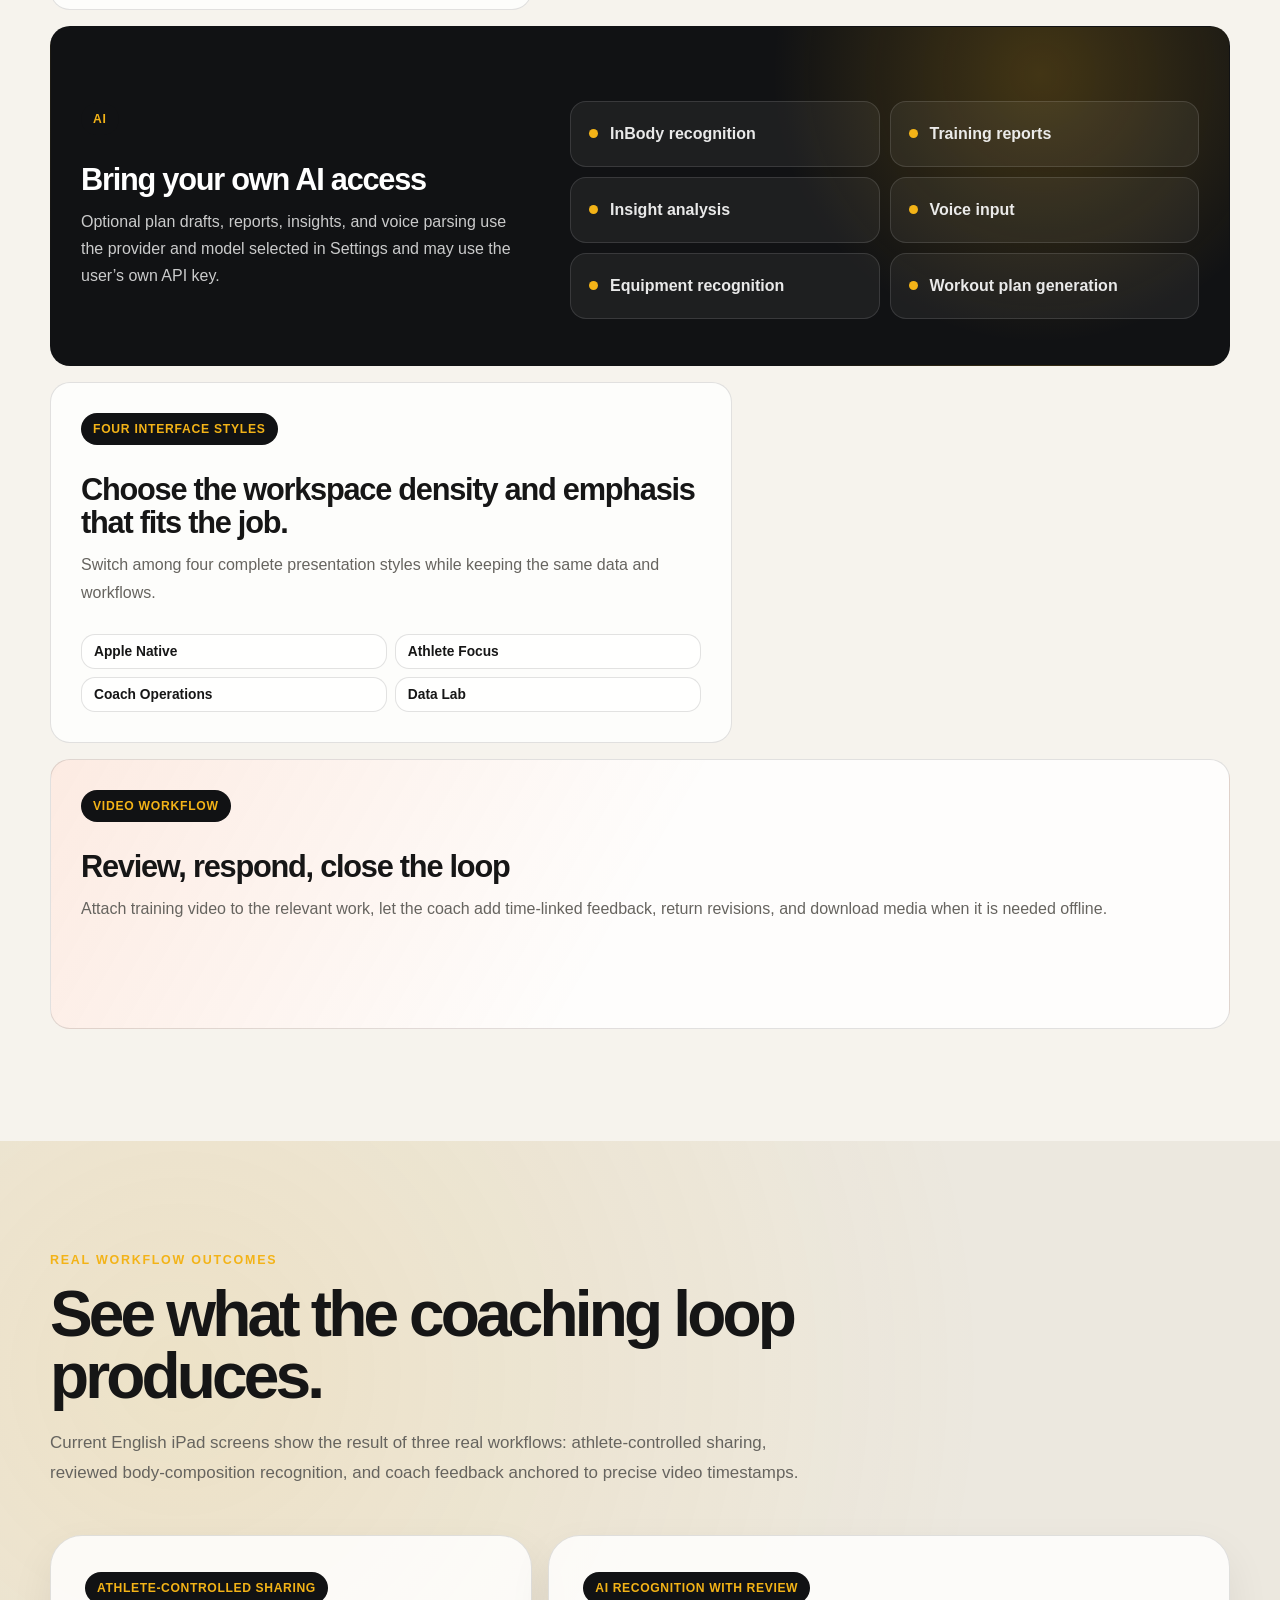
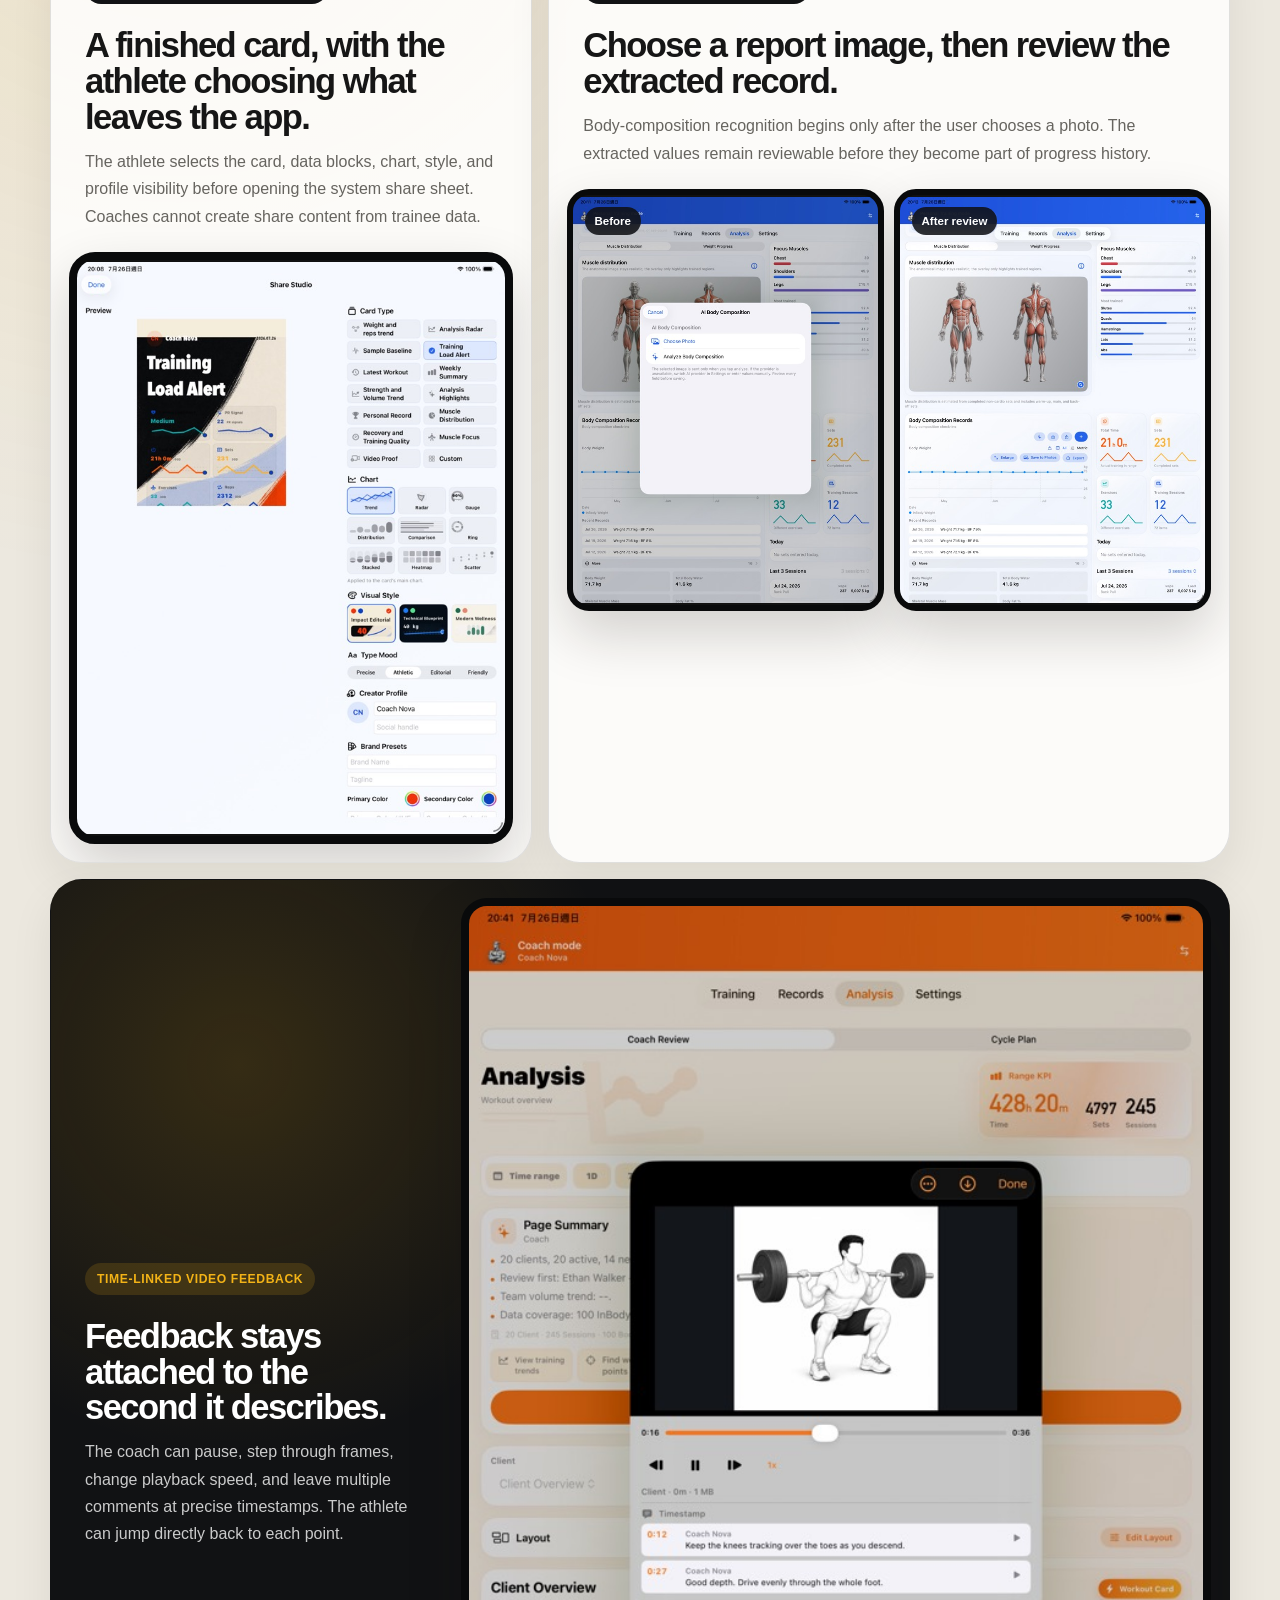
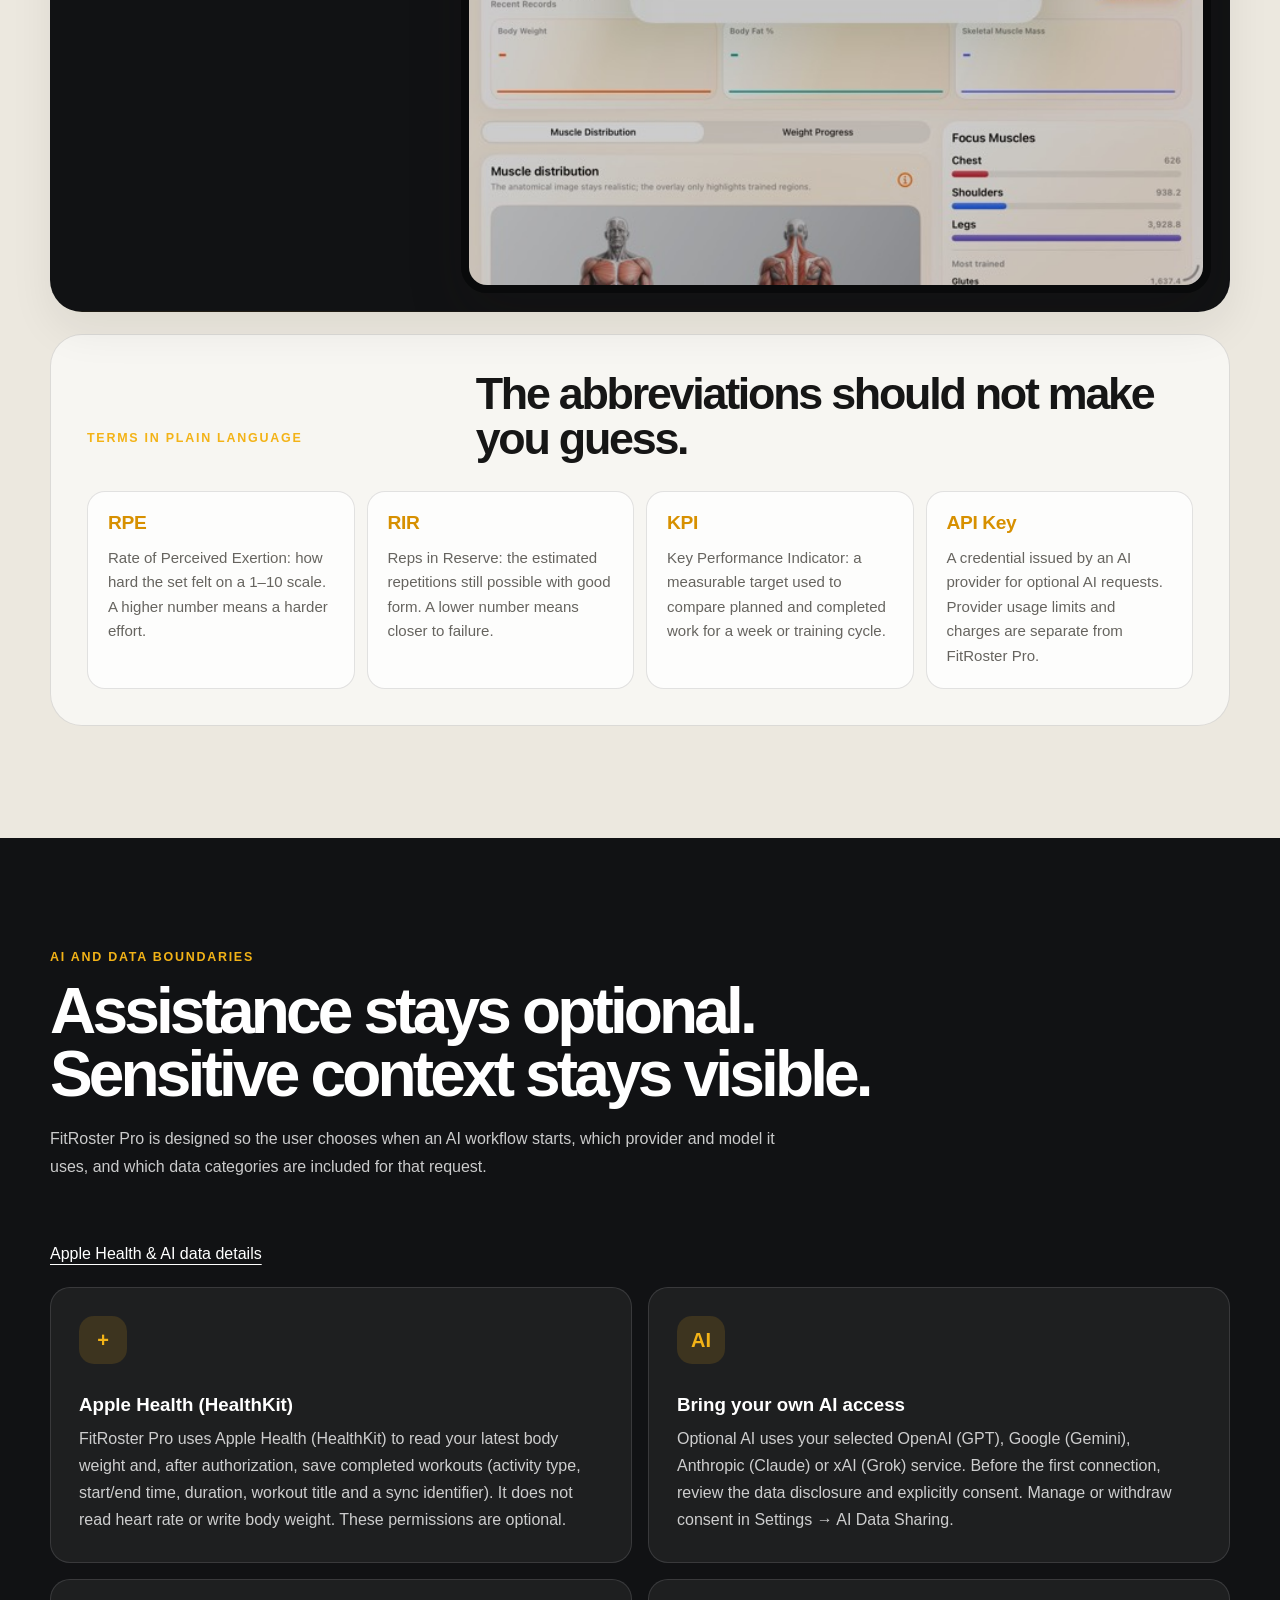
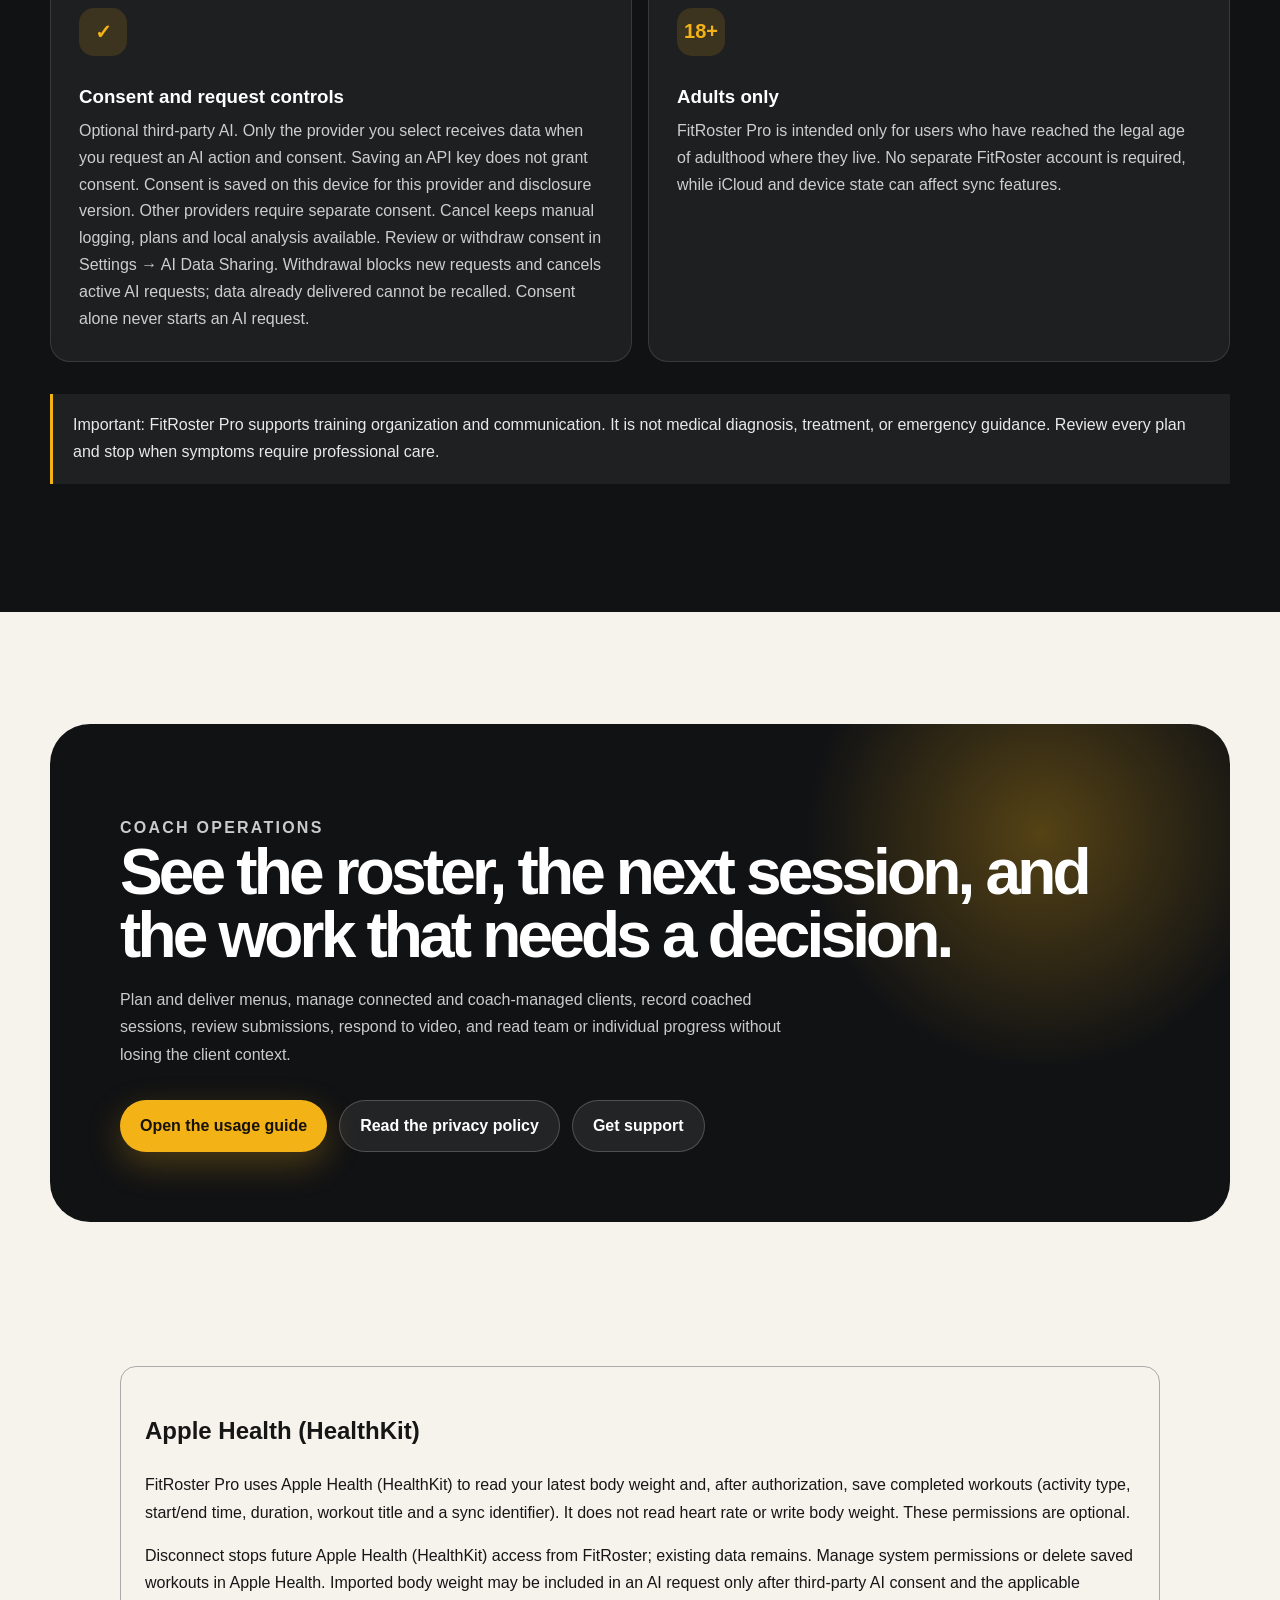
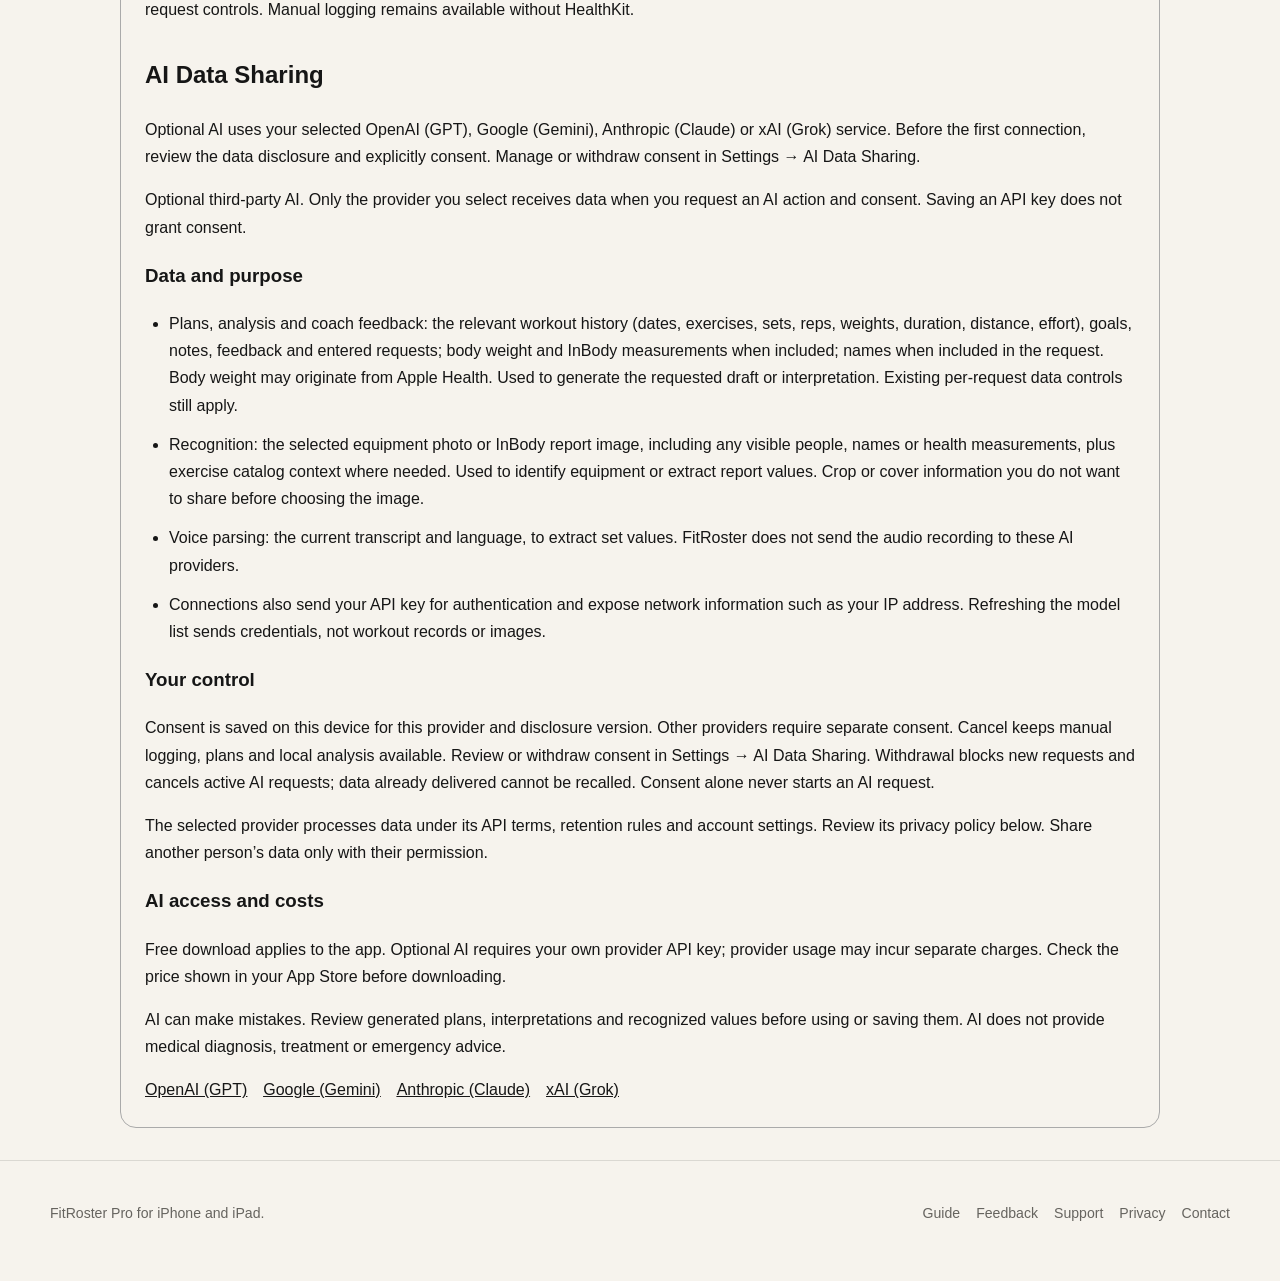
==== commit 738db116: "Publish dated free-download offer and clarify Health and AI disclosures" ====
--- a/index.html
+++ b/index.html
@@ -14,8 +14,8 @@
   <link rel="canonical" href="https://fox3nova.github.io/FitRoster-Pro/index.html">
   <link rel="preload" href="assets/marketing/promo/launch-limited-free.webp" as="image" type="image/webp">
   <link rel="preload" href="assets/brand/fitroster-silver-emblem.webp" as="image" type="image/webp">
-  <link rel="stylesheet" href="assets/marketing-site.css">
-  <script src="assets/marketing-site.js" defer></script>
+  <link rel="stylesheet" href="assets/marketing-site.css?v=20260917">
+  <script src="assets/marketing-site.js?v=20260917" defer></script>
 </head>
 <body data-marketing-role="coach">
   <a class="skip-link" href="#main" data-i18n="skipLink">Skip to content</a>
@@ -62,8 +62,16 @@
 
   <main id="main">
     <div id="top" class="launch-offer">
+      <div class="launch-announcement" aria-labelledby="launch-title">
+        <div>
+          <p class="launch-label" data-release="offerLabel">Launch offer</p>
+          <h2 id="launch-title" data-release="offerTitle">Free to download before October 30, 2026</h2>
+          <p class="launch-terms" data-release="offerTerms">Free download applies to the app. Optional AI requires your own provider API key; provider usage may incur separate charges. Check the price shown in your App Store before downloading.</p>
+        </div>
+        <a class="button primary launch-download" href="https://apps.apple.com/app/id6793795531" data-release="download">Download on the App Store</a>
+      </div>
       <div class="launch-offer-shell">
-        <img src="assets/marketing/promo/launch-limited-free.webp" alt="FitRoster Pro launch offer: free for a limited time" width="1983" height="793" fetchpriority="high" decoding="async" data-i18n-attr="alt:launchBannerAlt">
+        <img src="assets/marketing/promo/launch-limited-free.webp" alt="" width="1983" height="793" fetchpriority="high" decoding="async">
       </div>
     </div>
 
@@ -75,8 +83,10 @@
           <p class="hero-statement" data-i18n="heroStatement">Run your roster, deliver training, and make the next coaching decision in one workspace.</p>
           <p class="hero-copy" data-i18n="heroCopy">Built for the work around every session: client context, schedules, plan delivery, assisted logging, submission review, and progress analysis—without leaving the athlete experience behind.</p>
           <div class="button-row">
-            <a class="button primary" href="guide.html?role=coach#manual" data-role-guide-link data-i18n="heroPrimary">Explore the complete guide</a>
-          </div>
+            <a class="button primary" href="https://apps.apple.com/app/id6793795531" data-release="download">Download on the App Store</a>
+            <a class="button secondary" href="guide.html?role=coach#manual" data-role-guide-link data-i18n="heroPrimary">Explore the complete guide</a>
+          </div>
+          <a class="disclosure-link" href="privacy.html#health-ai-disclosure" data-disclosure-link data-release="dataDetails">Apple Health &amp; AI data details</a>
           <ul class="hero-chips" aria-label="Product highlights" data-i18n-attr="aria-label:highlightsAria">
             <li data-i18n="chipRoles">Coach + athlete roles</li>
             <li data-i18n="chipDevices">iPhone + iPad</li>
@@ -347,7 +357,13 @@
           <h2 id="trust-title" data-i18n="trustTitle">Assistance stays optional. Sensitive context stays visible.</h2>
           <p class="section-copy" data-i18n="trustCopy">FitRoster Pro is designed so the user chooses when an AI workflow starts, which provider and model it uses, and which data categories are included for that request.</p>
         </div>
+        <a class="disclosure-link" href="privacy.html#health-ai-disclosure" data-disclosure-link data-release="dataDetails">Apple Health &amp; AI data details</a>
         <div class="trust-grid">
+          <article class="trust-card">
+            <div class="icon">+</div>
+            <h3 data-disclosure="settings.health.title">Apple Health (HealthKit)</h3>
+            <p data-disclosure="settings.health.disclosure">FitRoster Pro uses Apple Health (HealthKit) to read your latest body weight and, after authorization, save completed workouts. It does not read heart rate or write body weight. These permissions are optional.</p>
+          </article>
           <article class="trust-card">
             <div class="icon">AI</div>
             <h3 data-i18n="trustAiTitle">Bring your own AI access</h3>
@@ -355,7 +371,7 @@
           </article>
           <article class="trust-card">
             <div class="icon">✓</div>
-            <h3 data-i18n="trustConsentTitle">Review before every send</h3>
+            <h3 data-i18n="trustConsentTitle">Consent and request controls</h3>
             <p data-i18n="trustConsentCopy">Name, notes, body data such as weight, recent training, and discomfort signals are not sent by default. Only categories explicitly enabled for that request are included. Coach AI for a specific athlete also requires the athlete’s consent for the purpose, provider, and model.</p>
           </article>
           <article class="trust-card">
@@ -399,6 +415,9 @@
  <h3 data-disclosure="privacy.ai.choice">Your control</h3>
  <p data-disclosure="privacy.ai.control" style="margin:16px 0">Consent is saved on this device for this provider and disclosure version. Other providers require separate consent. Cancel keeps manual logging, plans and local analysis available. Review or withdraw consent in Settings → AI Data Sharing. Withdrawal blocks new requests and cancels active AI requests; data already delivered cannot be recalled. Consent alone never starts an AI request.</p>
  <p data-disclosure="privacy.ai.retention" style="margin:16px 0">The selected provider processes data under its API terms, retention rules and account settings. Review its privacy policy below. Share another person’s data only with their permission.</p>
+ <h3 data-release="costTitle">AI access and costs</h3>
+ <p data-release="offerTerms" style="margin:16px 0">Free download applies to the app. Optional AI requires your own provider API key; provider usage may incur separate charges. Check the price shown in your App Store before downloading.</p>
+ <p data-release="aiAccuracy" style="margin:16px 0">AI can make mistakes. Review generated plans, interpretations and recognized values before using or saving them. AI does not provide medical diagnosis, treatment or emergency advice.</p>
  <nav aria-label="Provider privacy policies" style="display:flex;flex-wrap:wrap;gap:16px;text-decoration:underline">
   <a href="https://openai.com/policies/privacy-policy/">OpenAI (GPT)</a>
   <a href="https://policies.google.com/privacy">Google (Gemini)</a>
@@ -422,6 +441,7 @@
       </div>
     </div>
   </footer>
-<script src="assets/health-ai-disclosure.js?v=20260915"></script>
+<script src="assets/health-ai-disclosure.js?v=20260917"></script>
+<script src="assets/release-notice.js?v=20260917"></script>
 </body>
 </html>
--- a/assets/marketing-site.css
+++ b/assets/marketing-site.css
@@ -1672,3 +1672,19 @@
     transition-duration: 0.01ms !important;
   }
 }
+
+/* Dated launch copy stays readable independently of the decorative banner. */
+.launch-announcement { width: min(100%, 1260px); margin: 0 auto 28px; display: flex; align-items: center; gap: 36px; color: #f7f5ed; }
+.launch-announcement > div { flex: 1; min-width: 0; }
+.launch-label { margin: 0 0 10px; color: #f3c451; font-size: .88rem; font-weight: 700; letter-spacing: .08em; }
+.launch-announcement h2 { margin: 0; font-size: clamp(1.8rem, 3.5vw, 3.25rem); line-height: 1.2; text-wrap: balance; letter-spacing: -.025em; }
+.launch-terms { max-width: 72ch; margin: 16px 0 0; color: #c4c5c8; font-size: .9rem; line-height: 1.65; }
+.launch-download { flex-shrink: 0; text-align: center; }
+.disclosure-link { display: inline-block; margin: 16px 0 24px; text-decoration: underline; text-underline-offset: 5px; }
+#health-ai-disclosure { scroll-margin-top: 100px; }
+@media (min-width: 761px) { .trust-grid { grid-template-columns: repeat(2, minmax(0, 1fr)); } }
+@media (max-width: 760px) {
+  .launch-announcement { flex-direction: column; align-items: stretch; gap: 22px; }
+  .launch-announcement h2 { font-size: 2rem; }
+  .launch-download { align-self: flex-start; }
+}
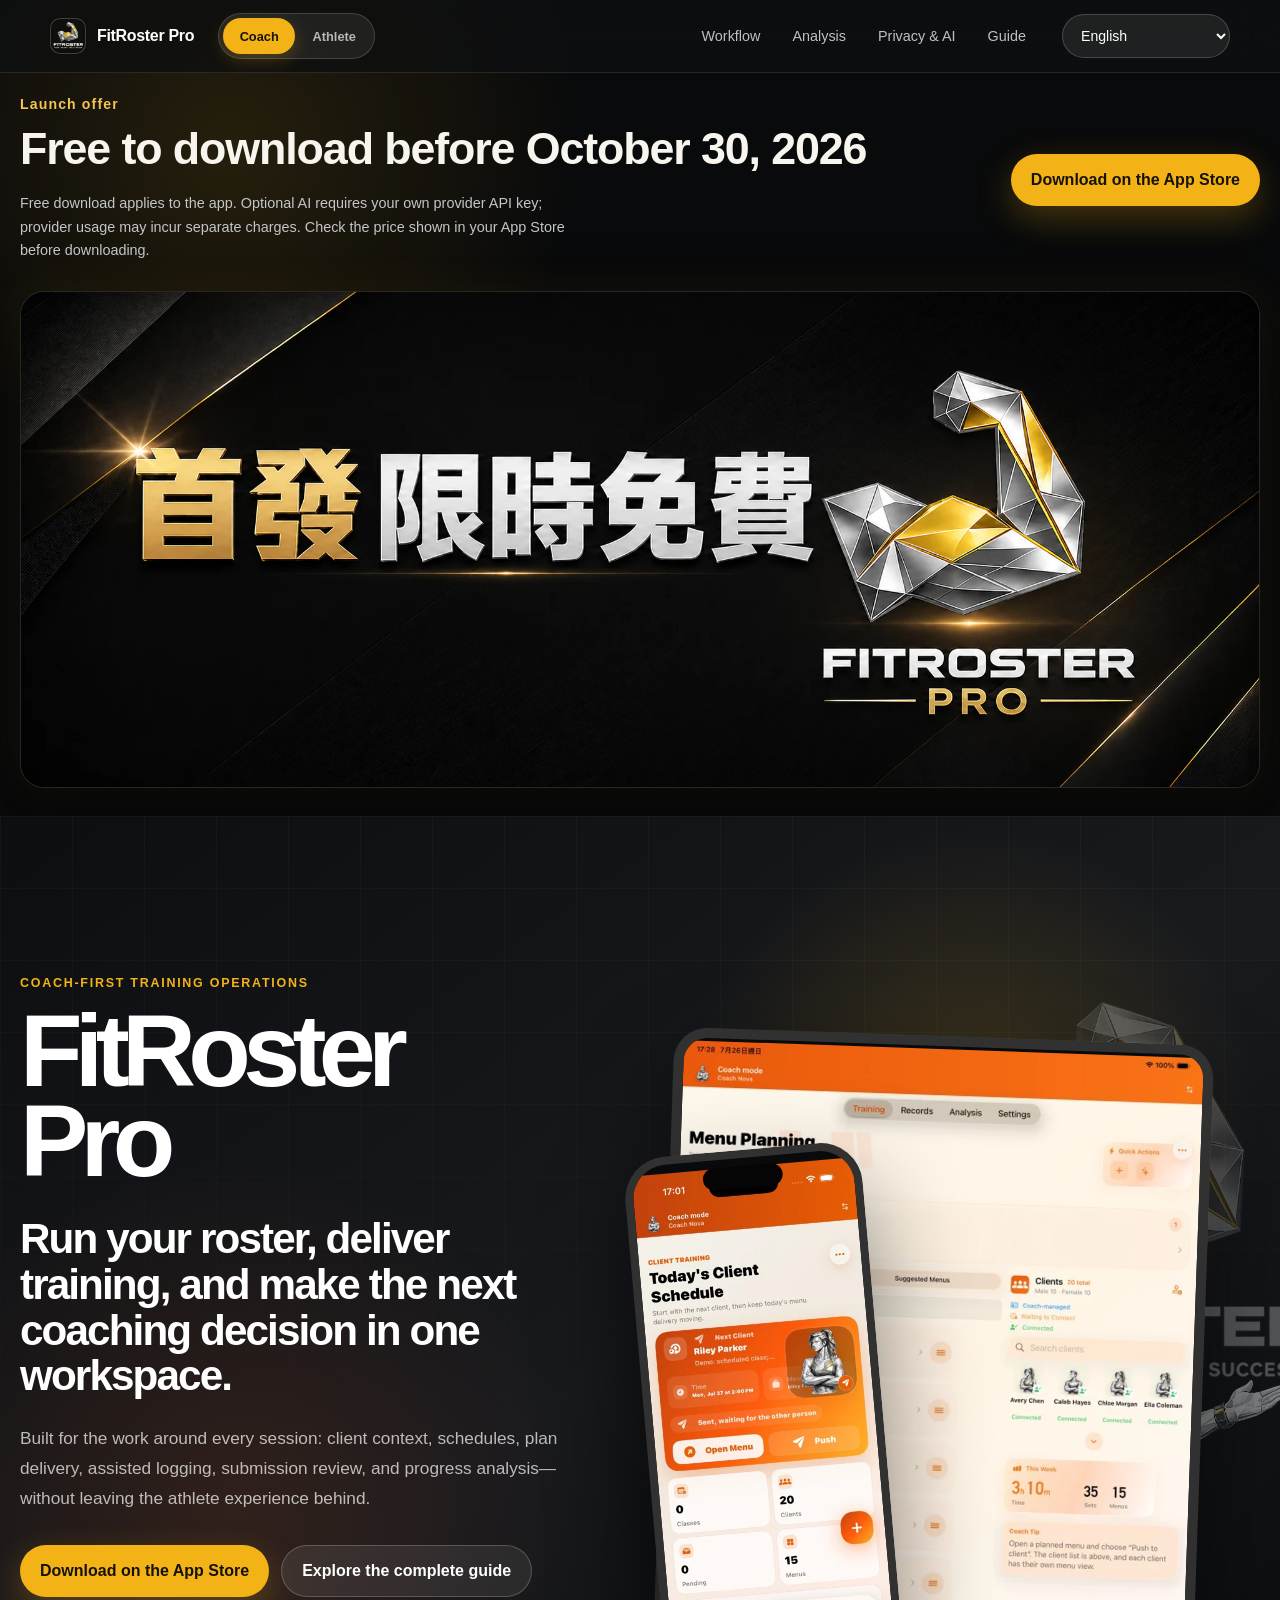
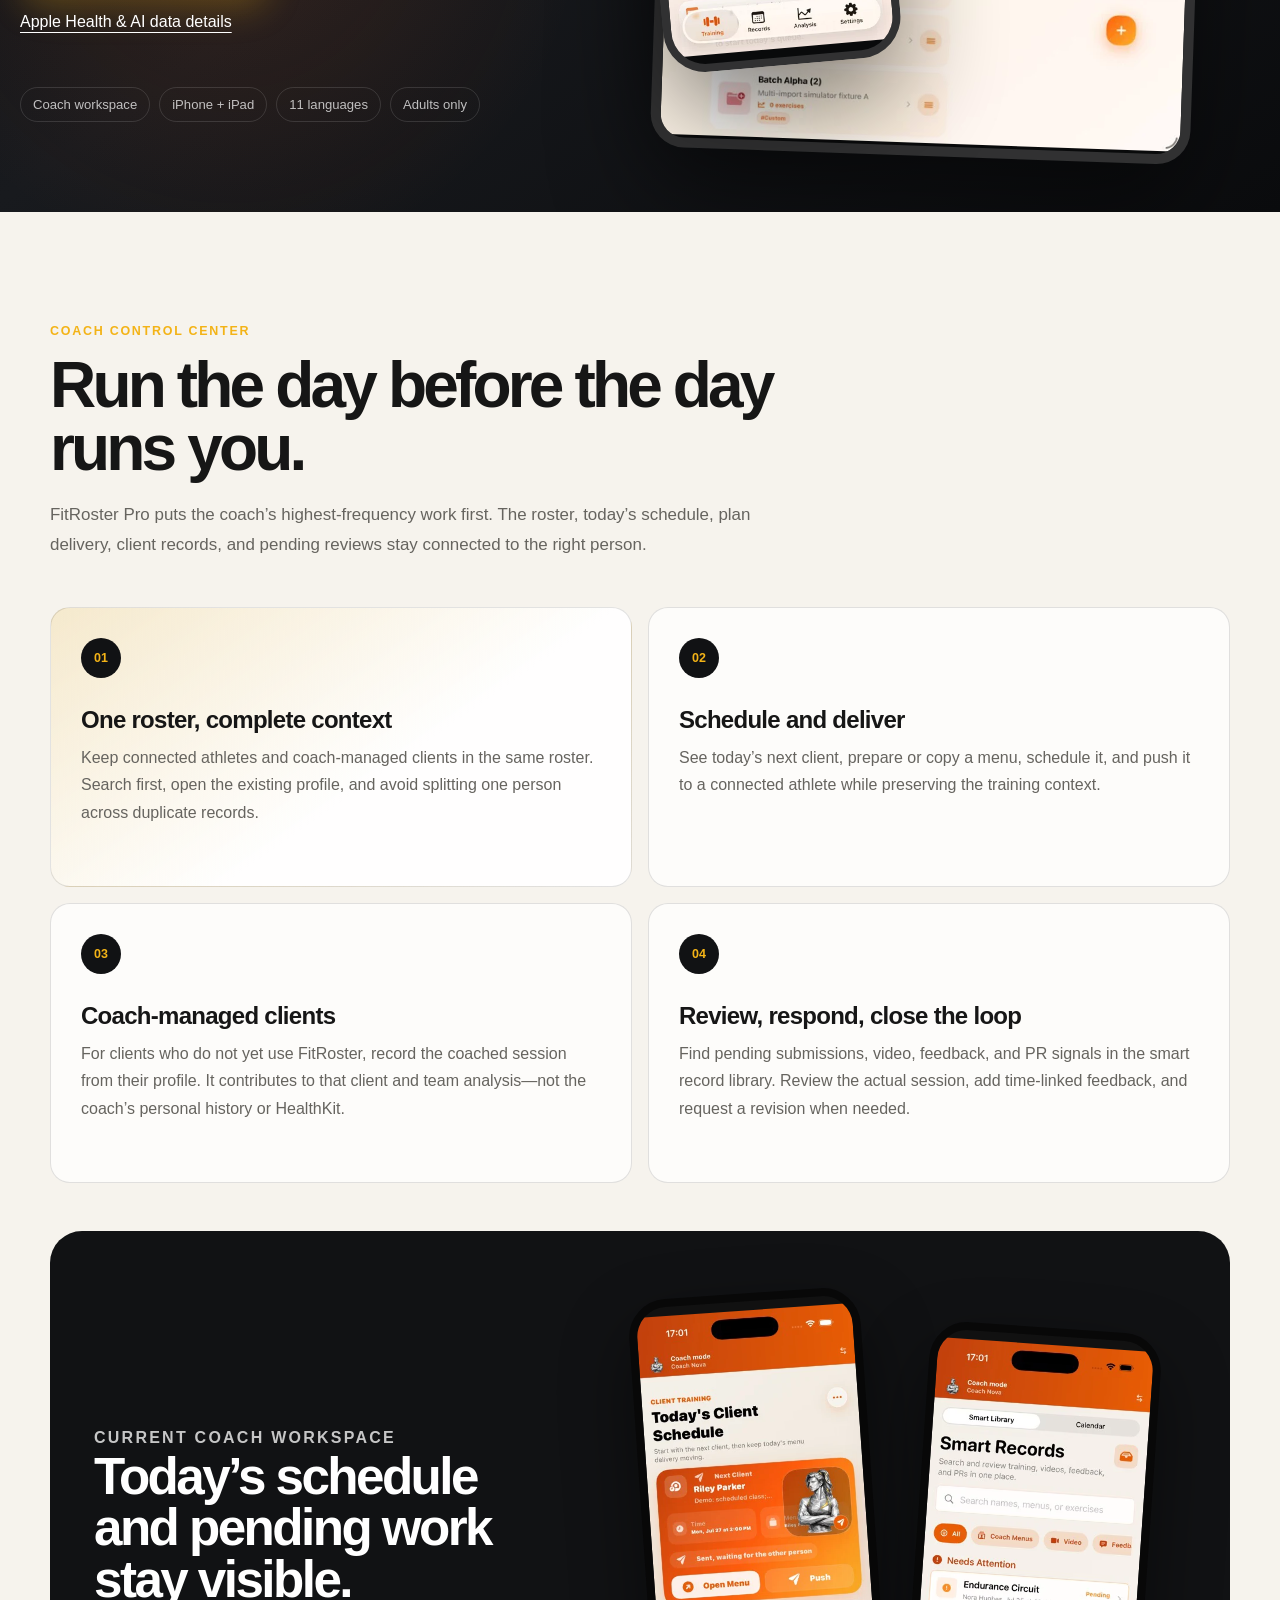
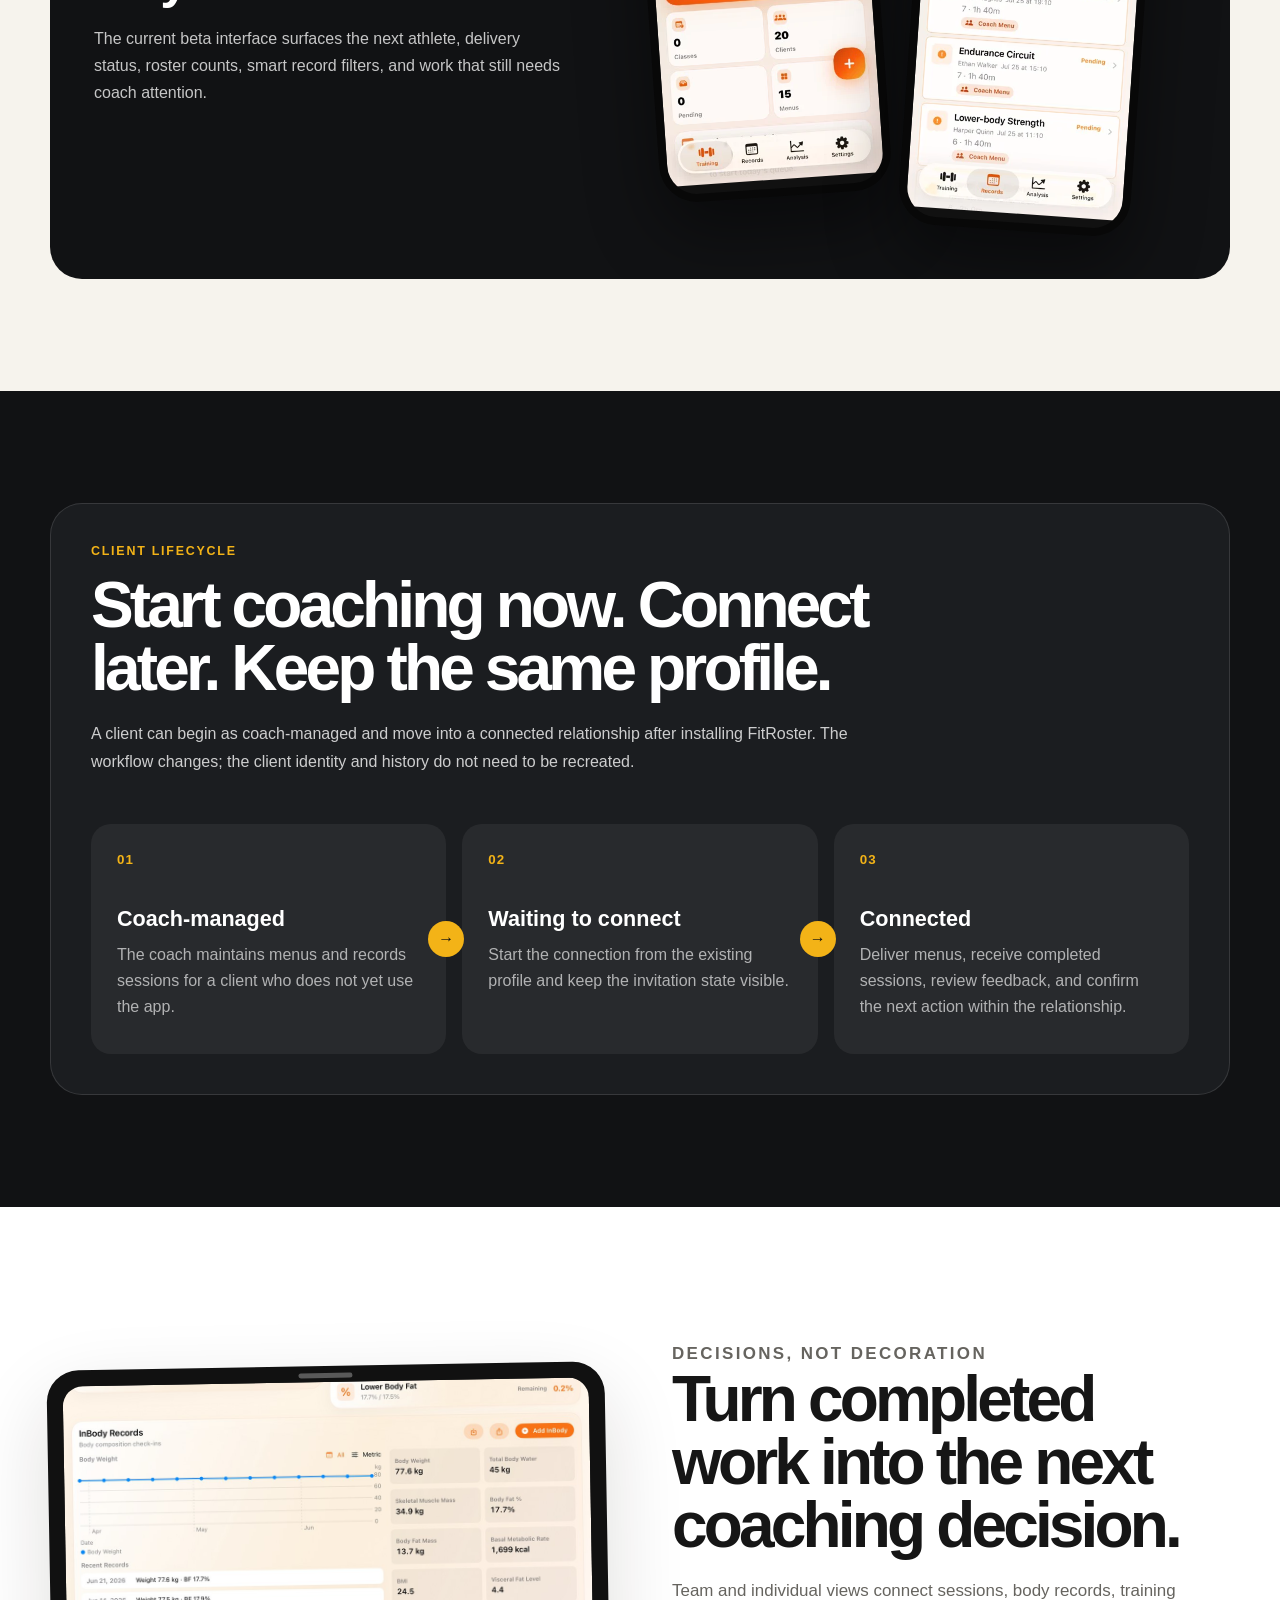
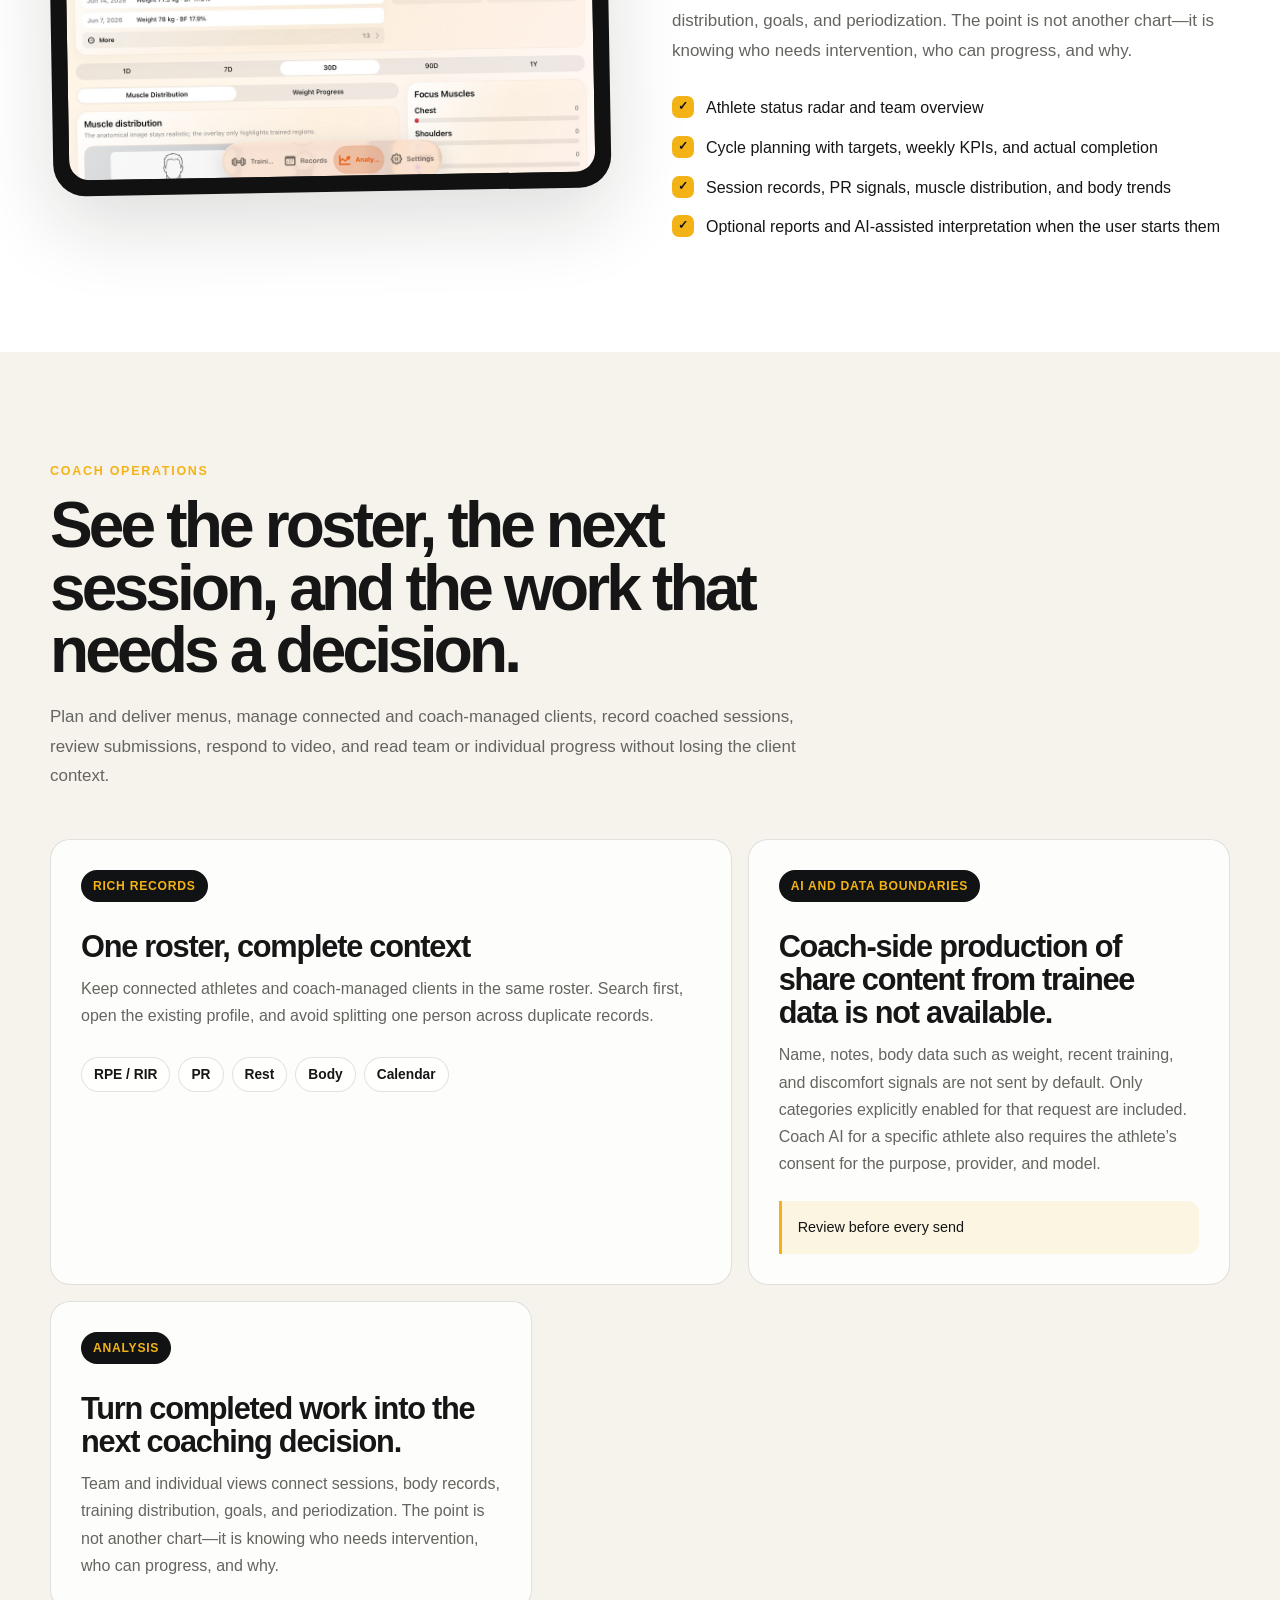
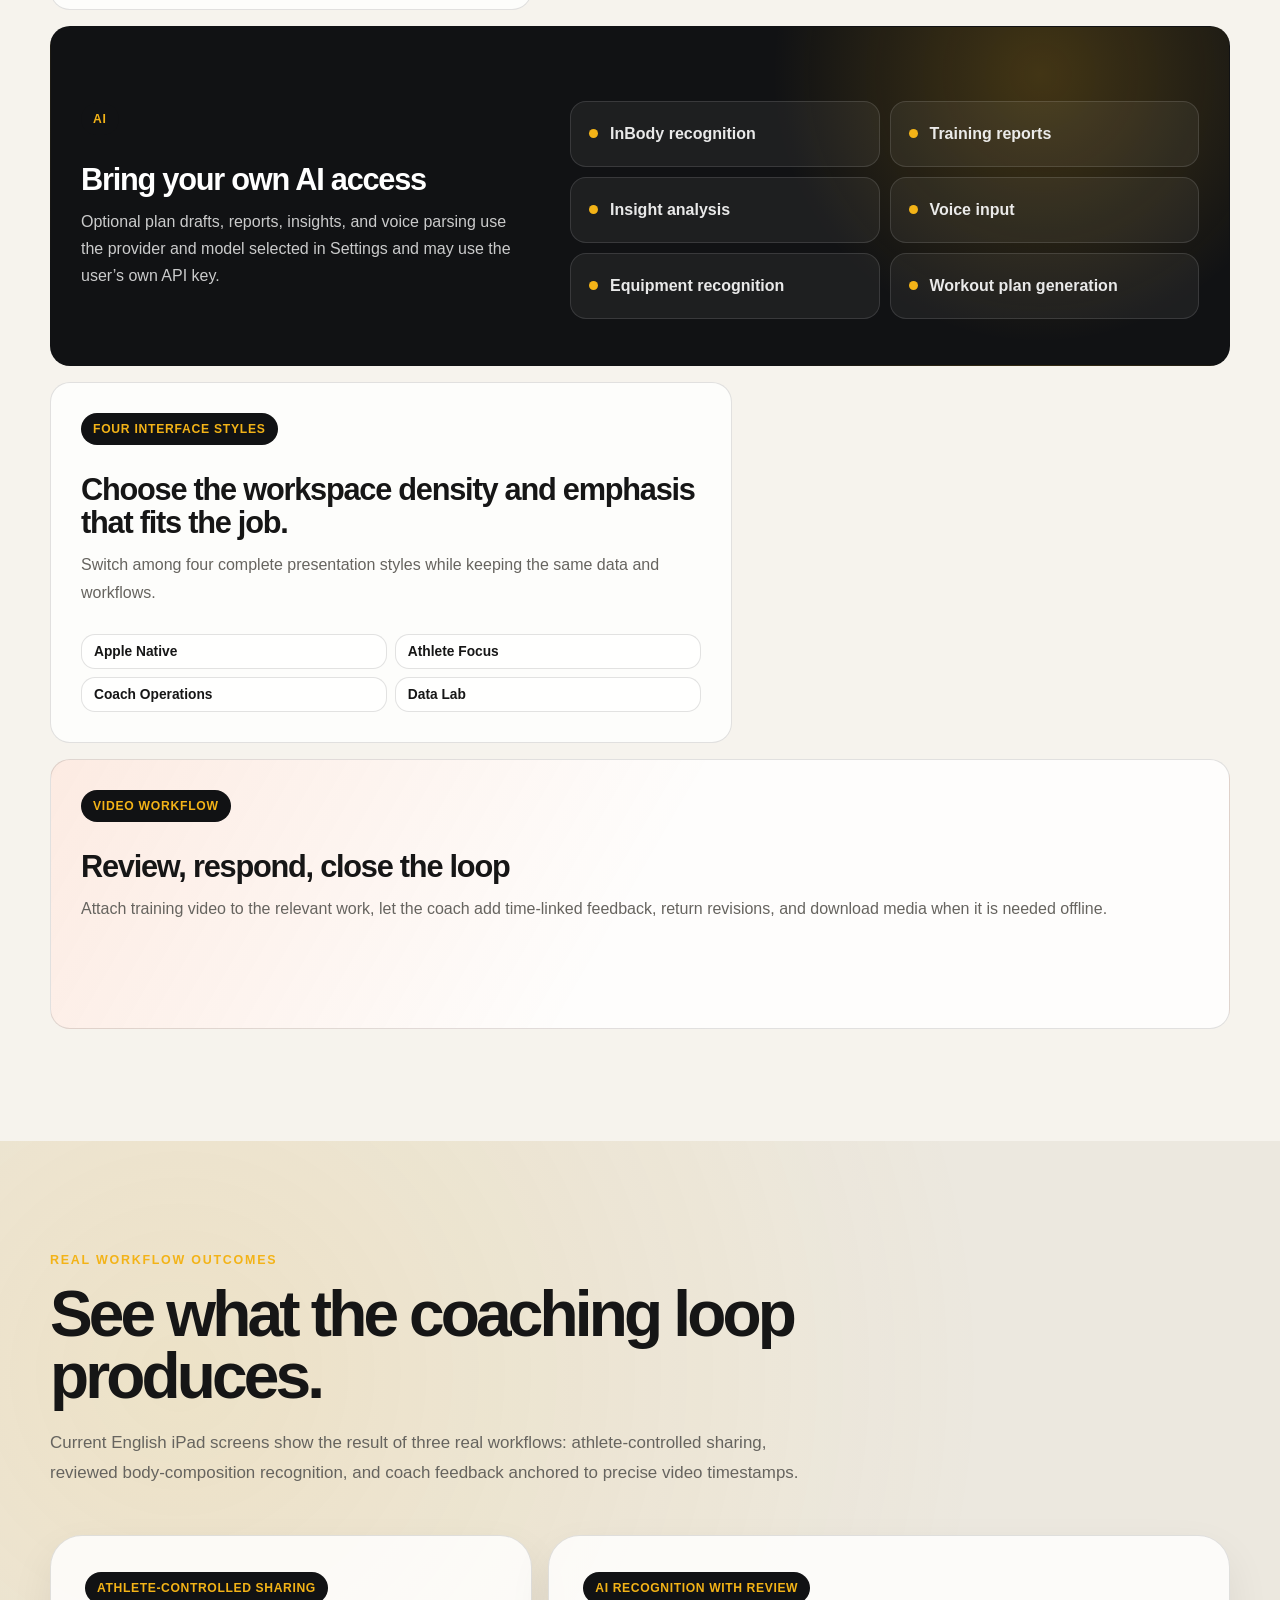
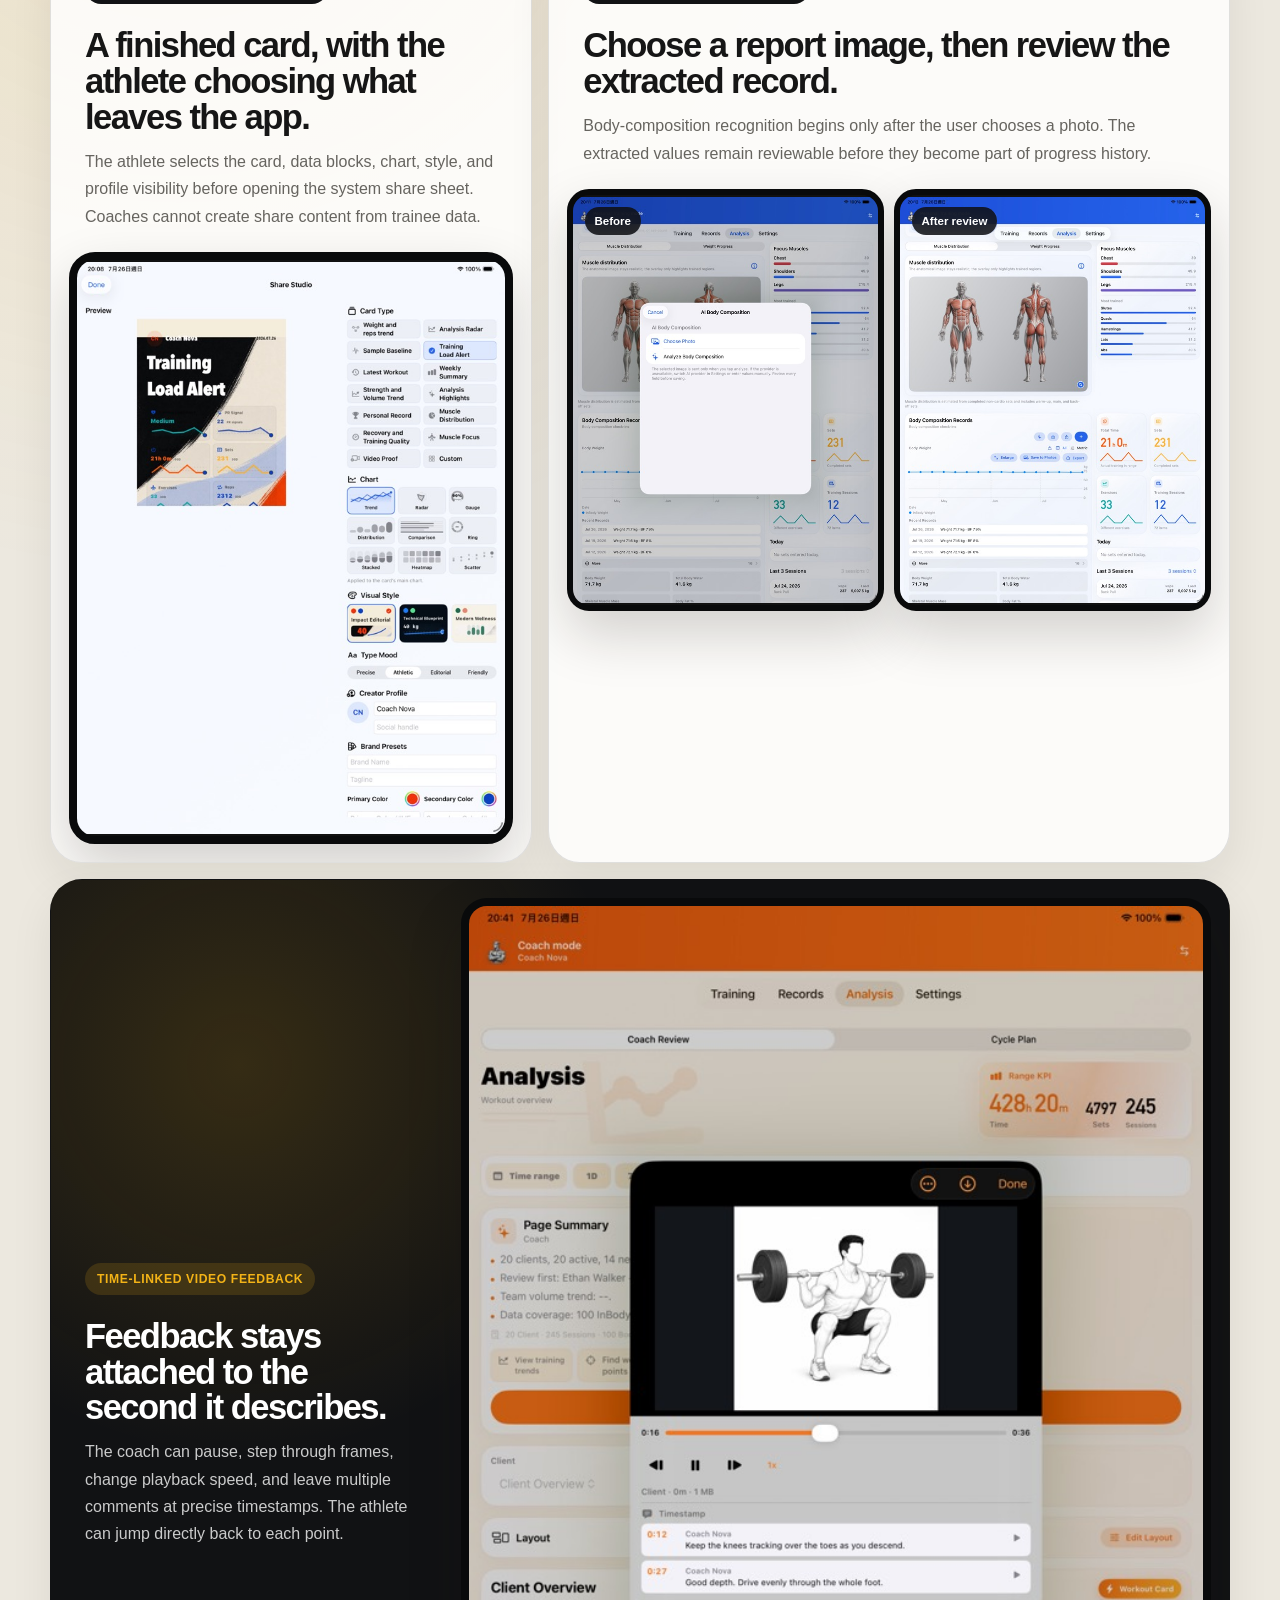
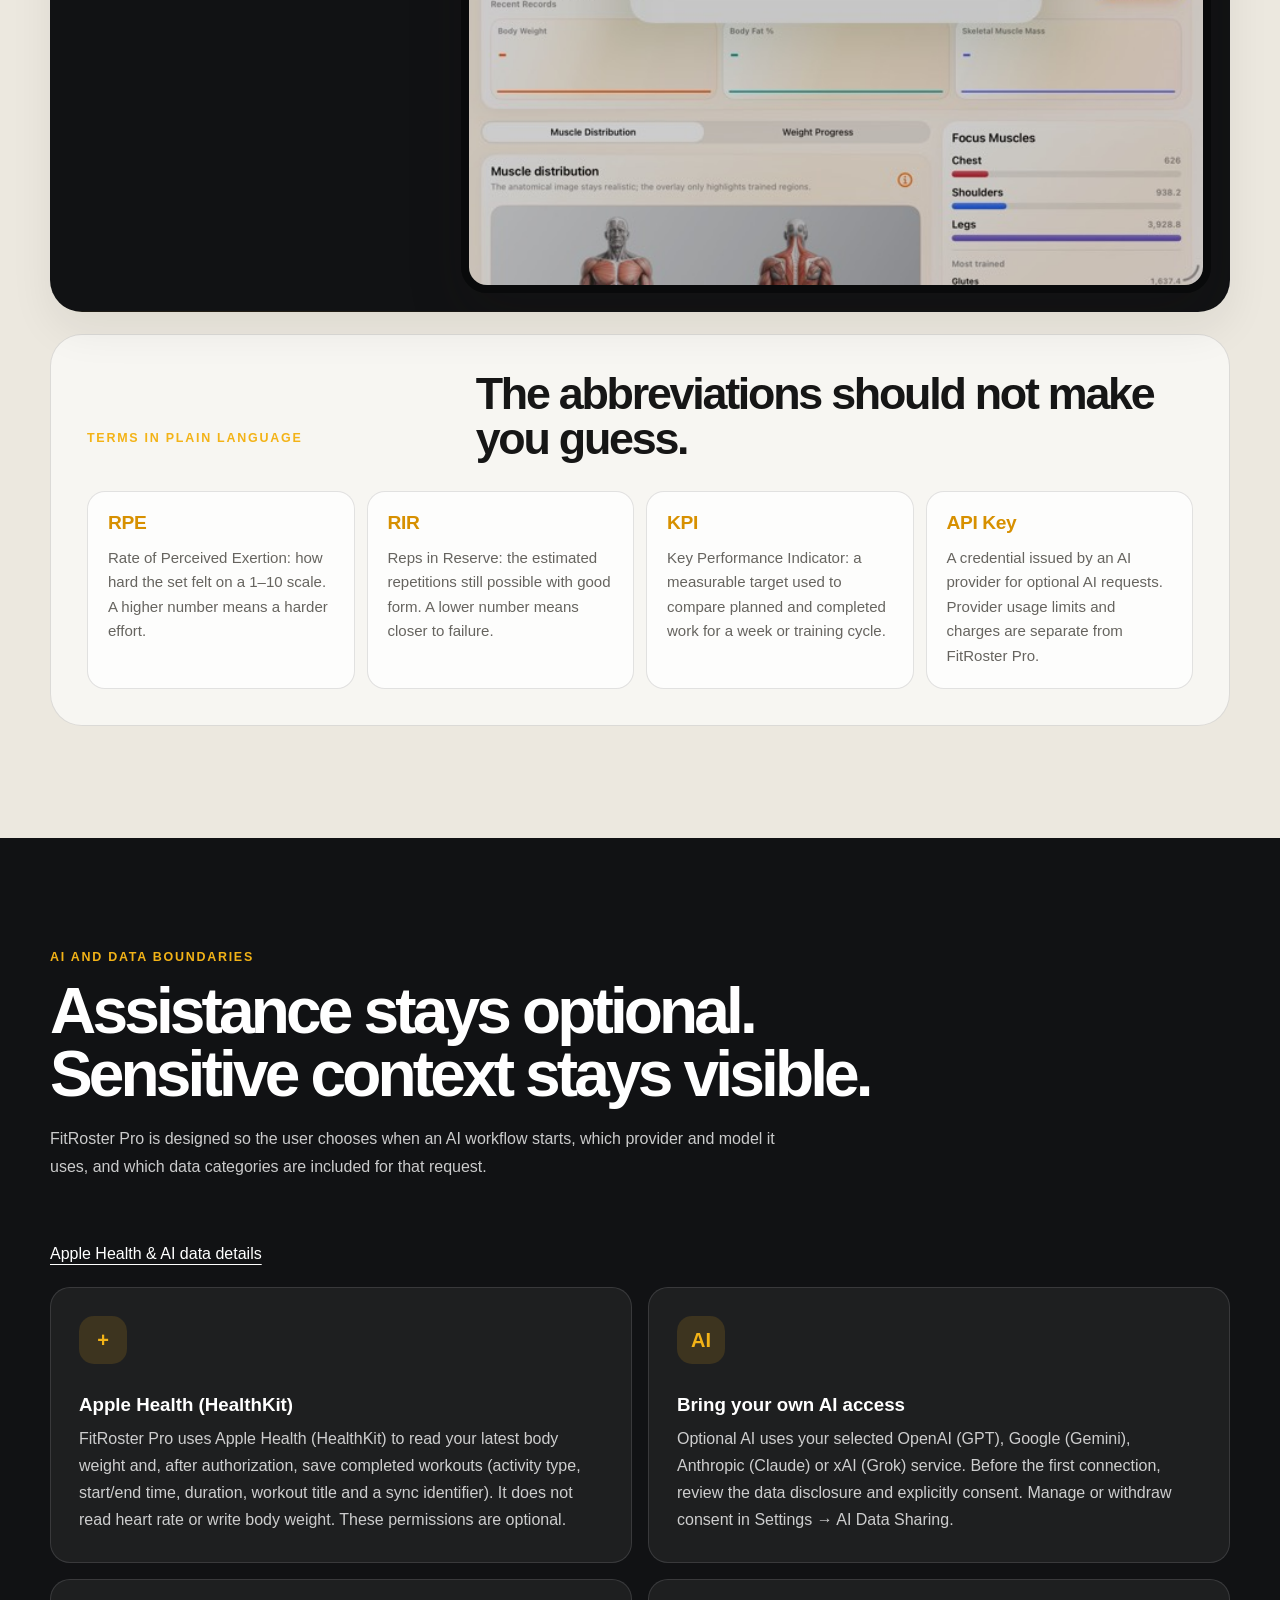
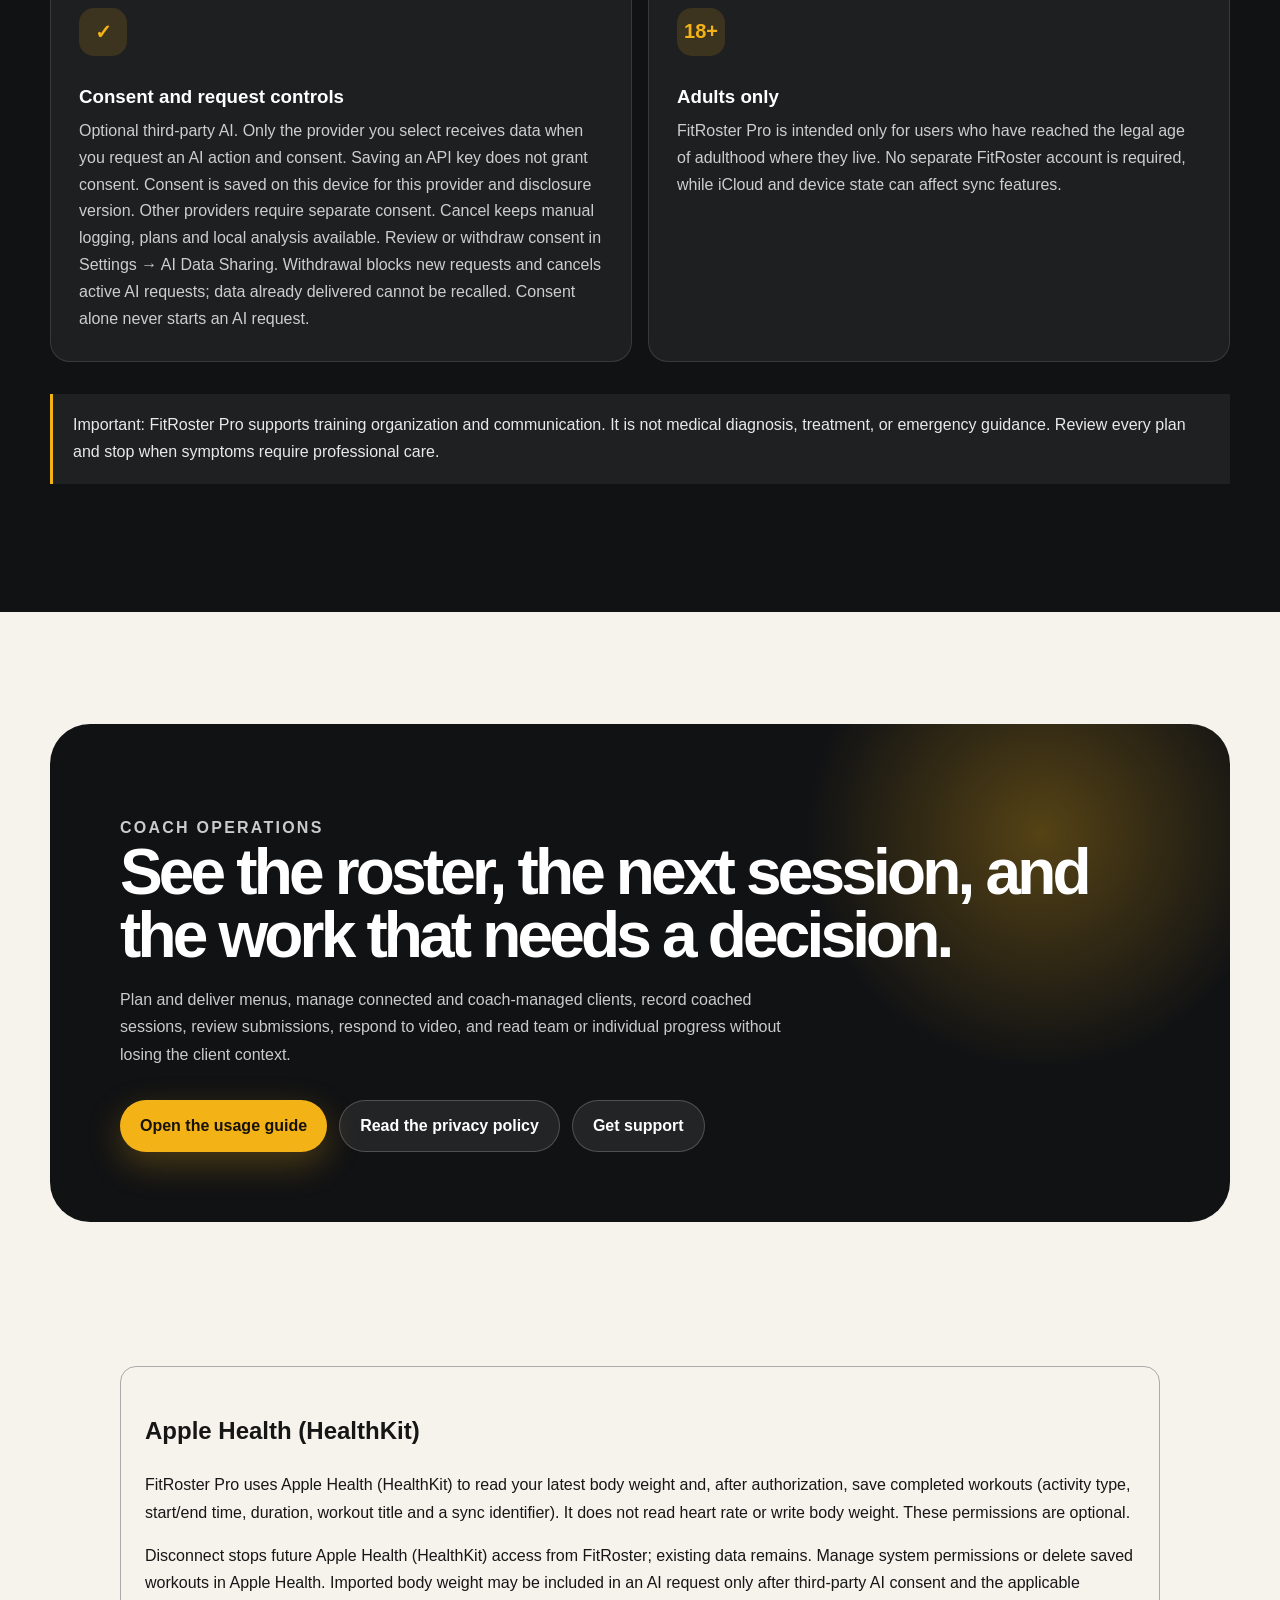
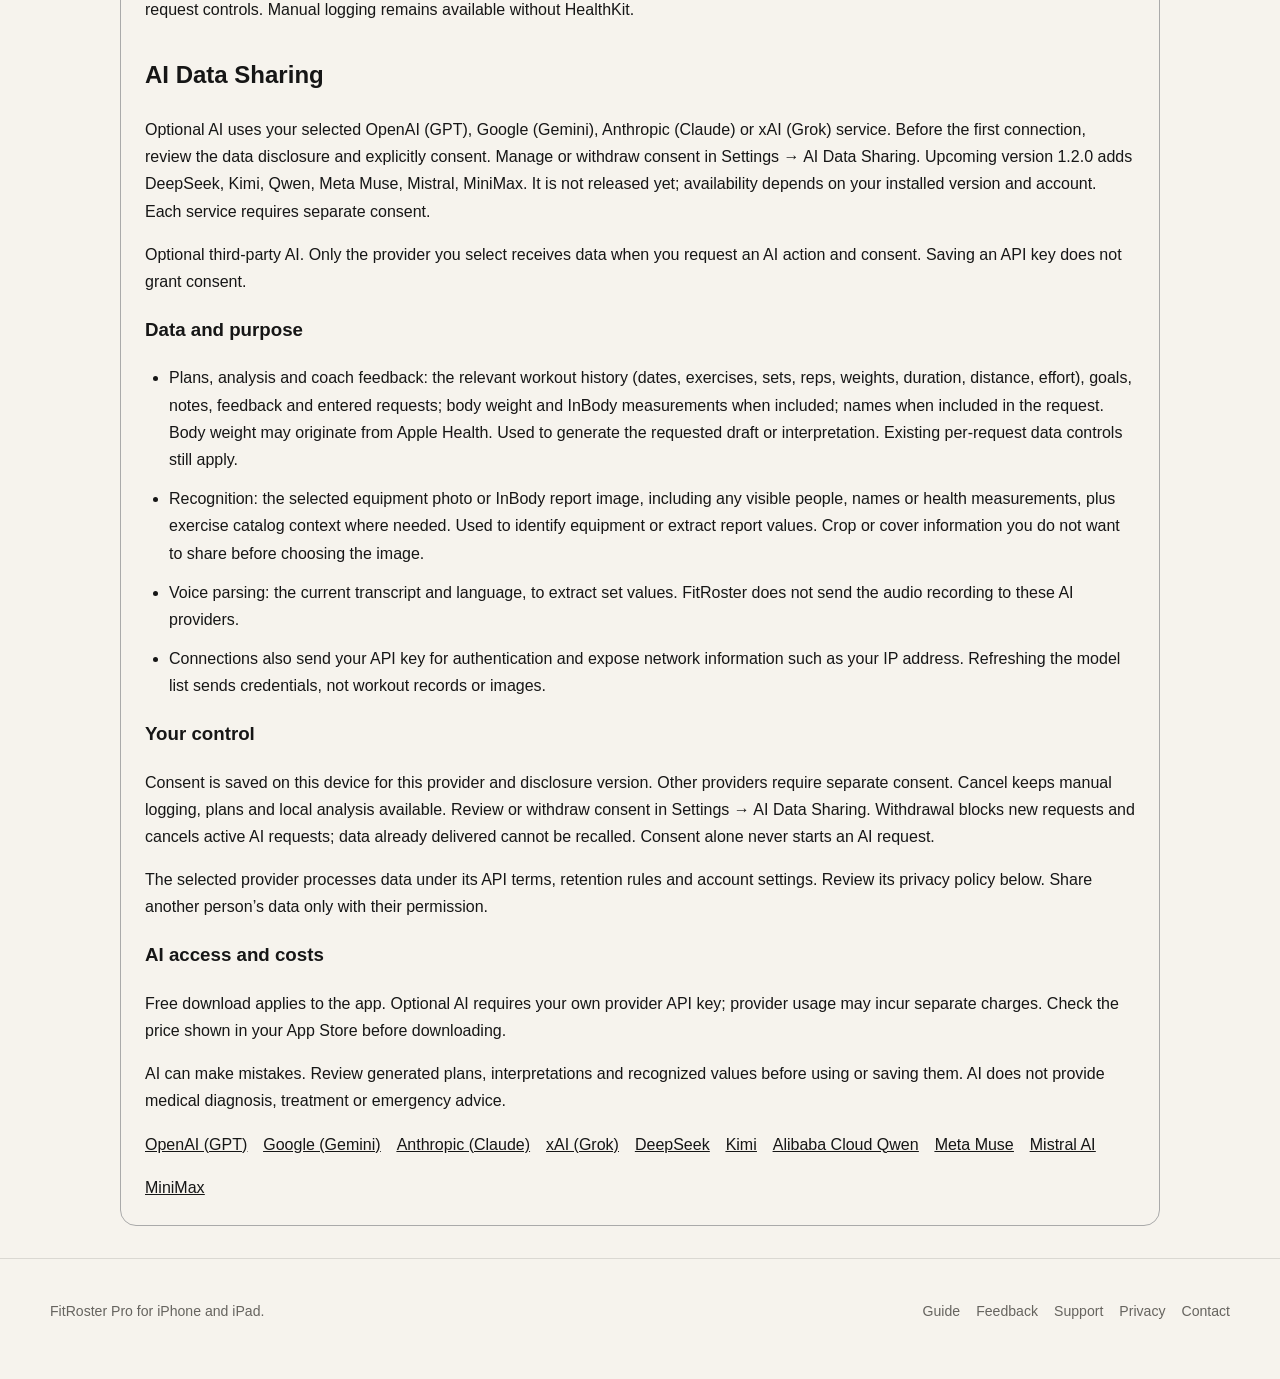
==== commit 99a209ae: "Document ten-provider integration for upcoming app release" ====
--- a/index.html
+++ b/index.html
@@ -423,6 +423,12 @@
   <a href="https://policies.google.com/privacy">Google (Gemini)</a>
   <a href="https://www.anthropic.com/legal/privacy">Anthropic (Claude)</a>
   <a href="https://x.ai/legal/privacy-policy">xAI (Grok)</a>
+  <a href="https://cdn.deepseek.com/policies/en-US/deepseek-privacy-policy.html">DeepSeek</a>
+  <a href="https://platform.kimi.ai/docs/agreement/userprivacy">Kimi</a>
+  <a href="https://www.alibabacloud.com/help/en/legal/latest/alibaba-cloud-international-website-privacy-policy">Alibaba Cloud Qwen</a>
+  <a href="https://www.facebook.com/privacy/policy/">Meta Muse</a>
+  <a href="https://legal.mistral.ai/terms/privacy-policy">Mistral AI</a>
+  <a href="https://platform.minimax.io/docs/guides/privacy-policy">MiniMax</a>
  </nav>
  </div>
 </section>
@@ -441,7 +447,7 @@
       </div>
     </div>
   </footer>
-<script src="assets/health-ai-disclosure.js?v=20260917"></script>
+<script src="assets/health-ai-disclosure.js?v=20260927-ten-providers"></script>
 <script src="assets/release-notice.js?v=20260917"></script>
 </body>
 </html>
